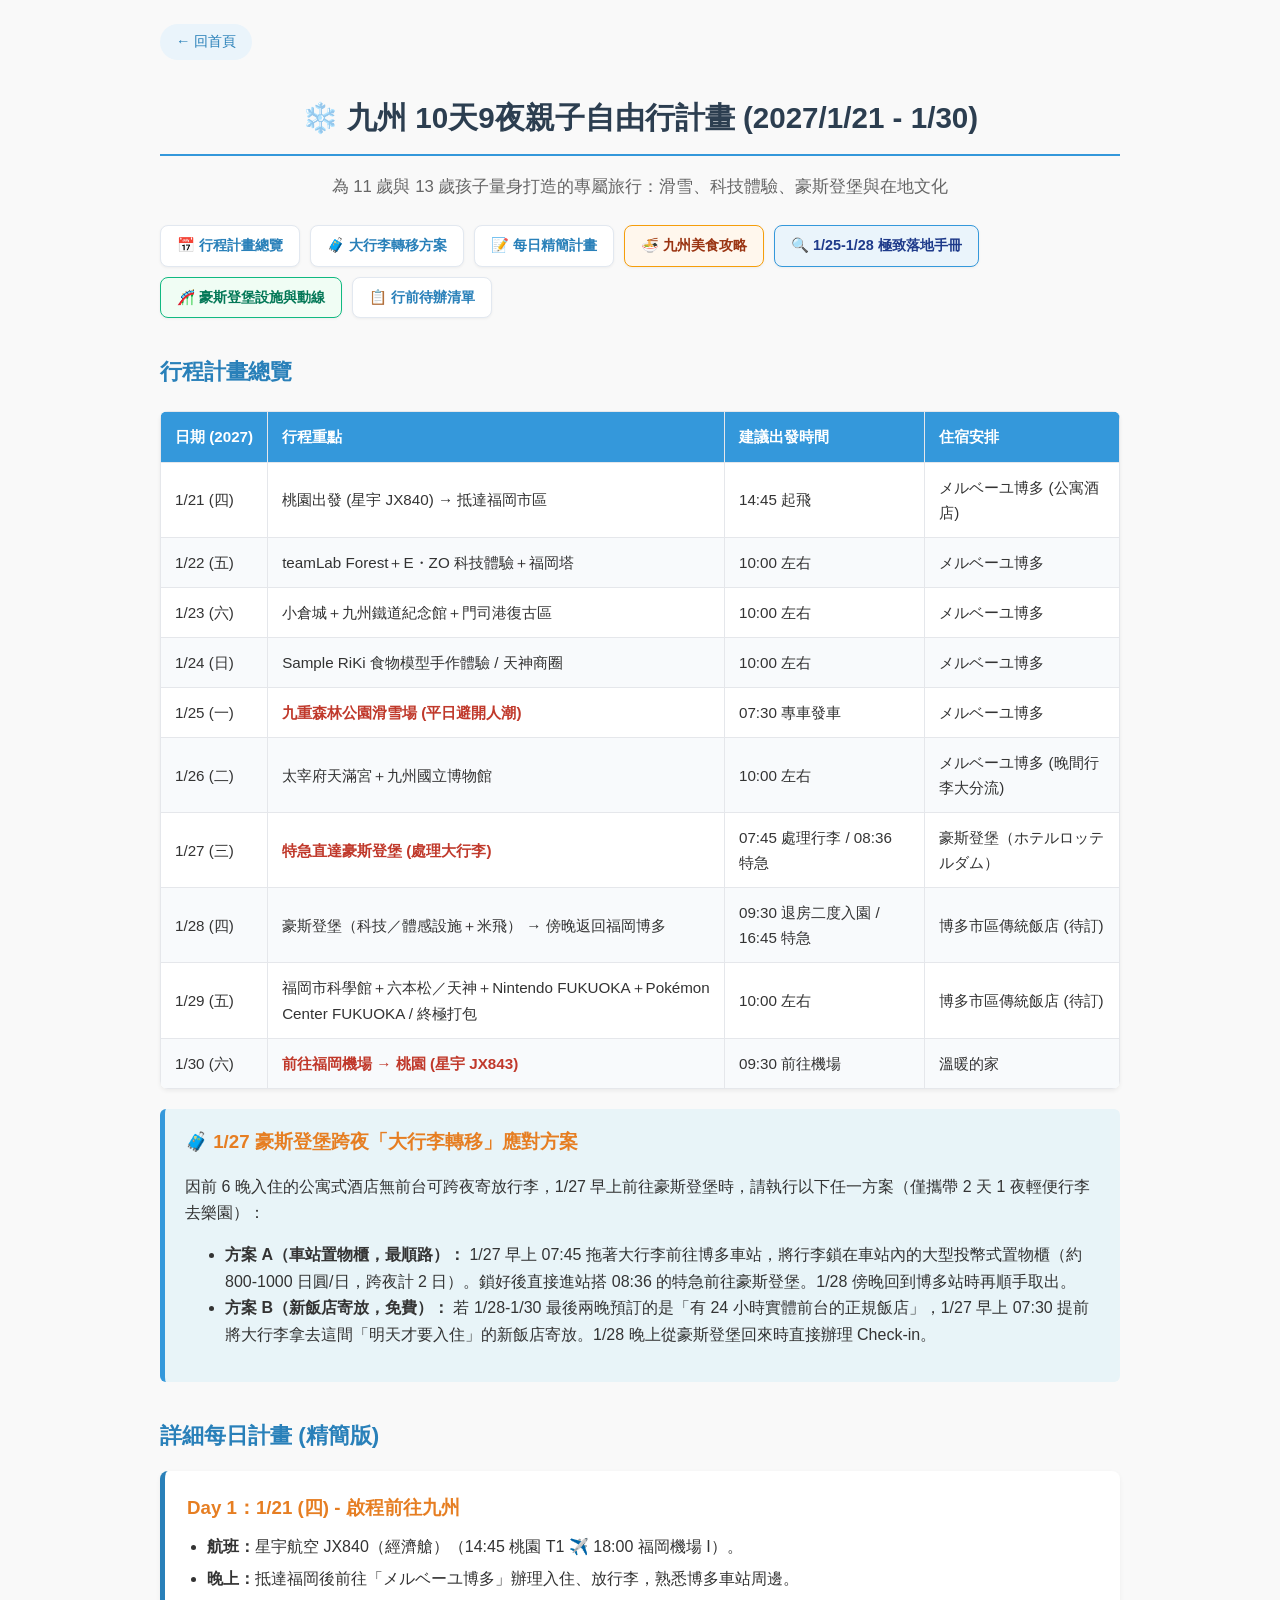
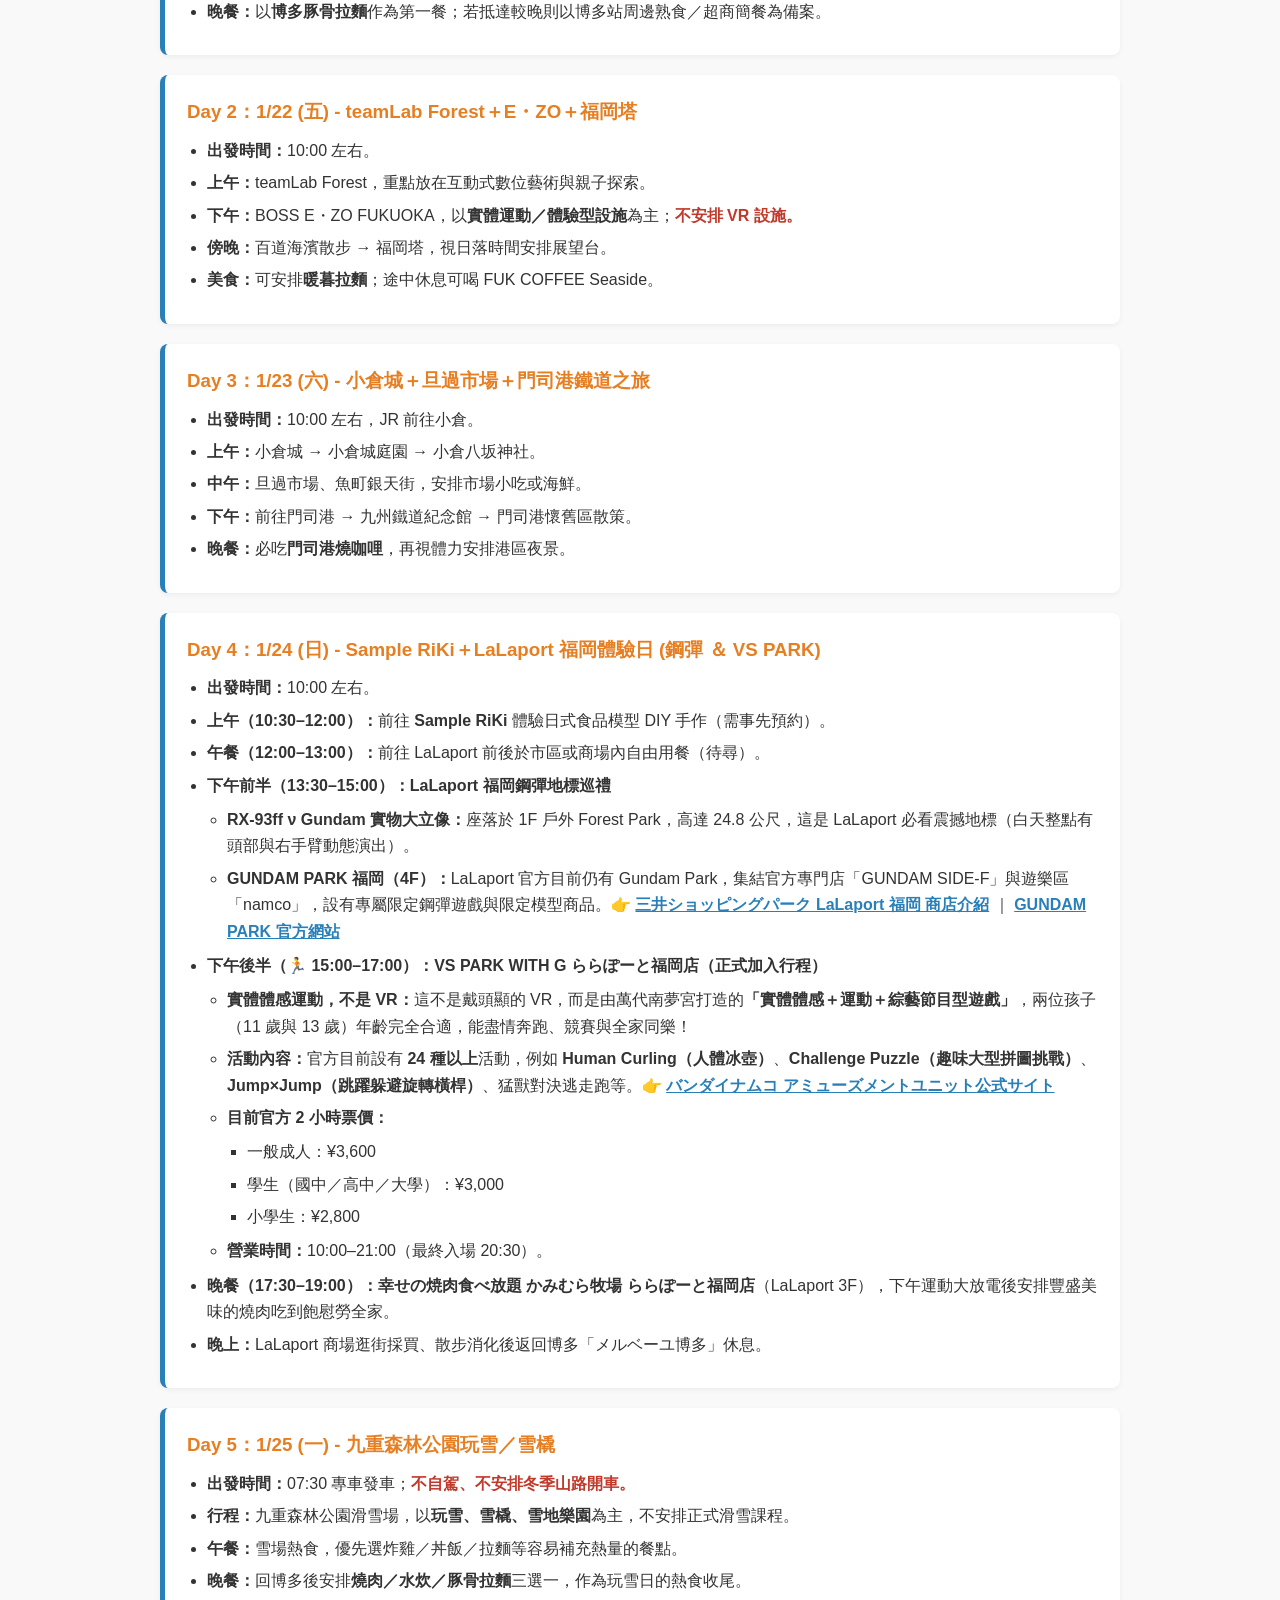
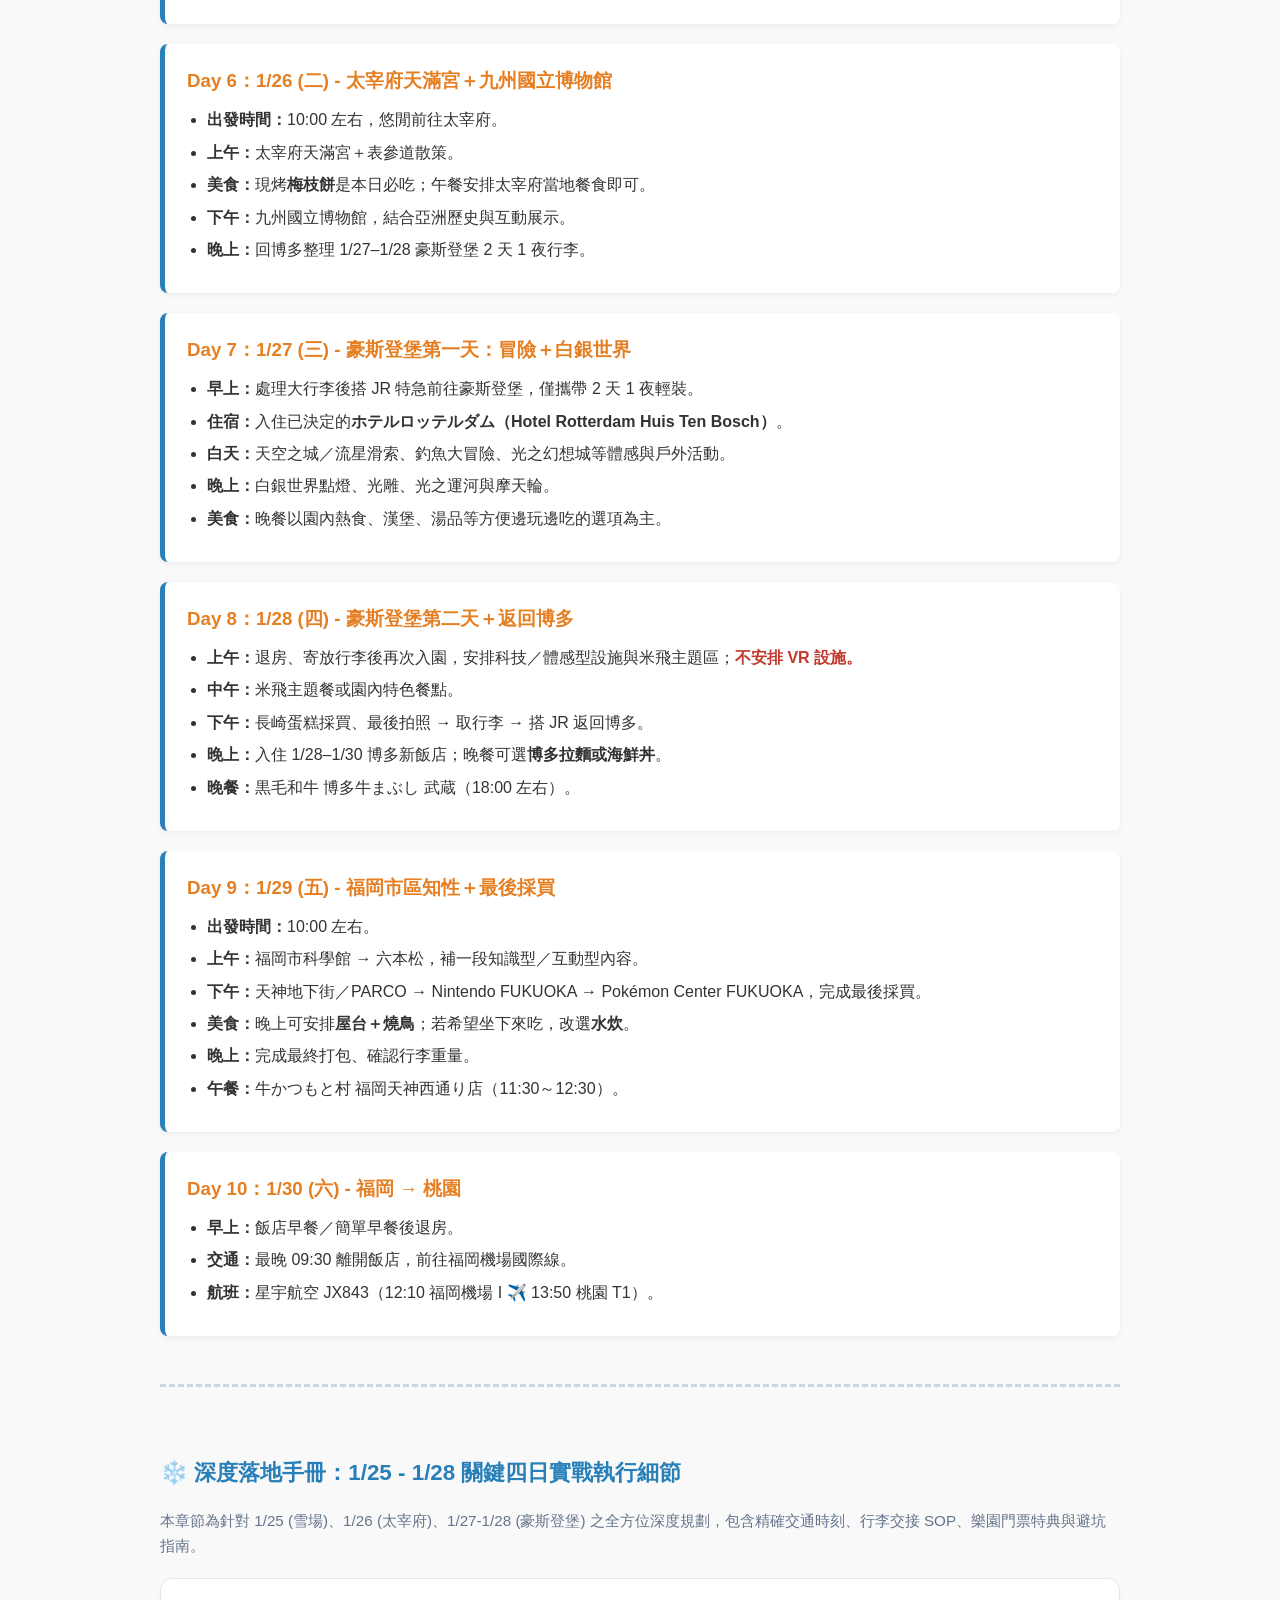
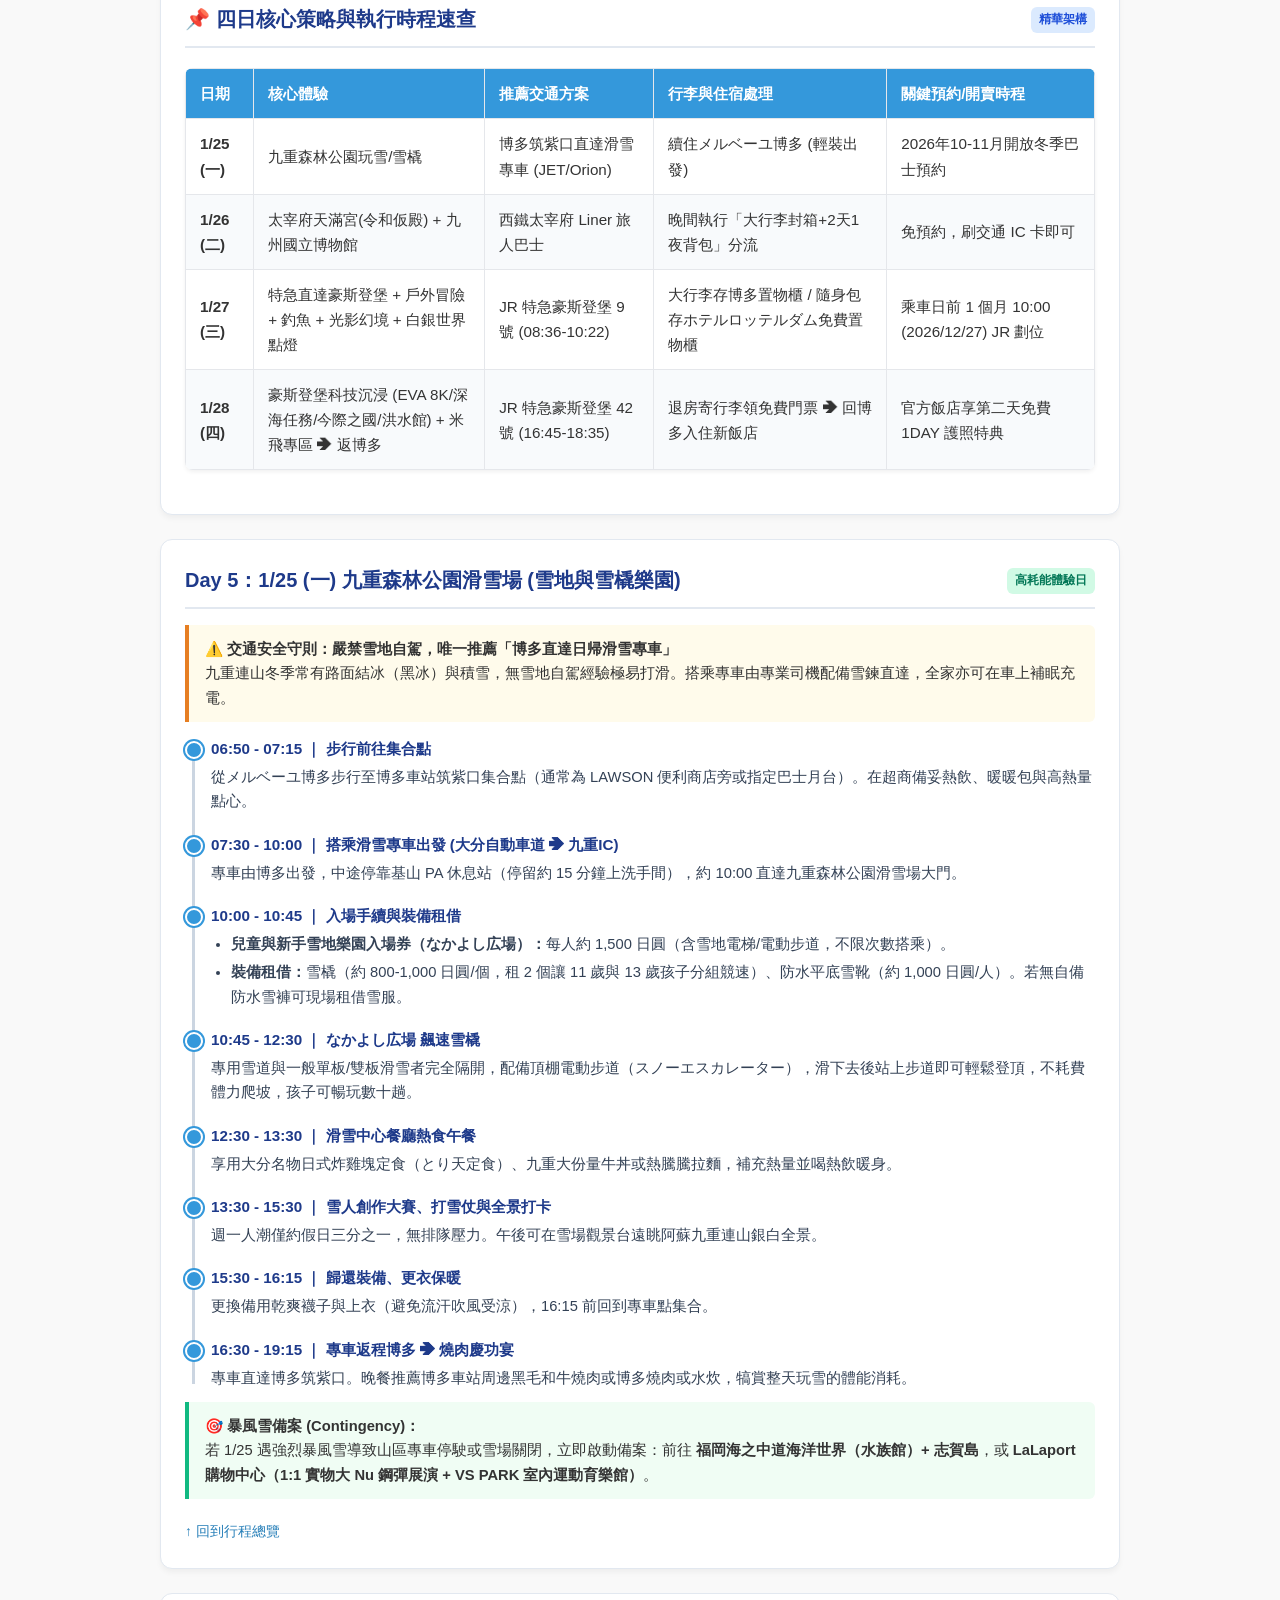
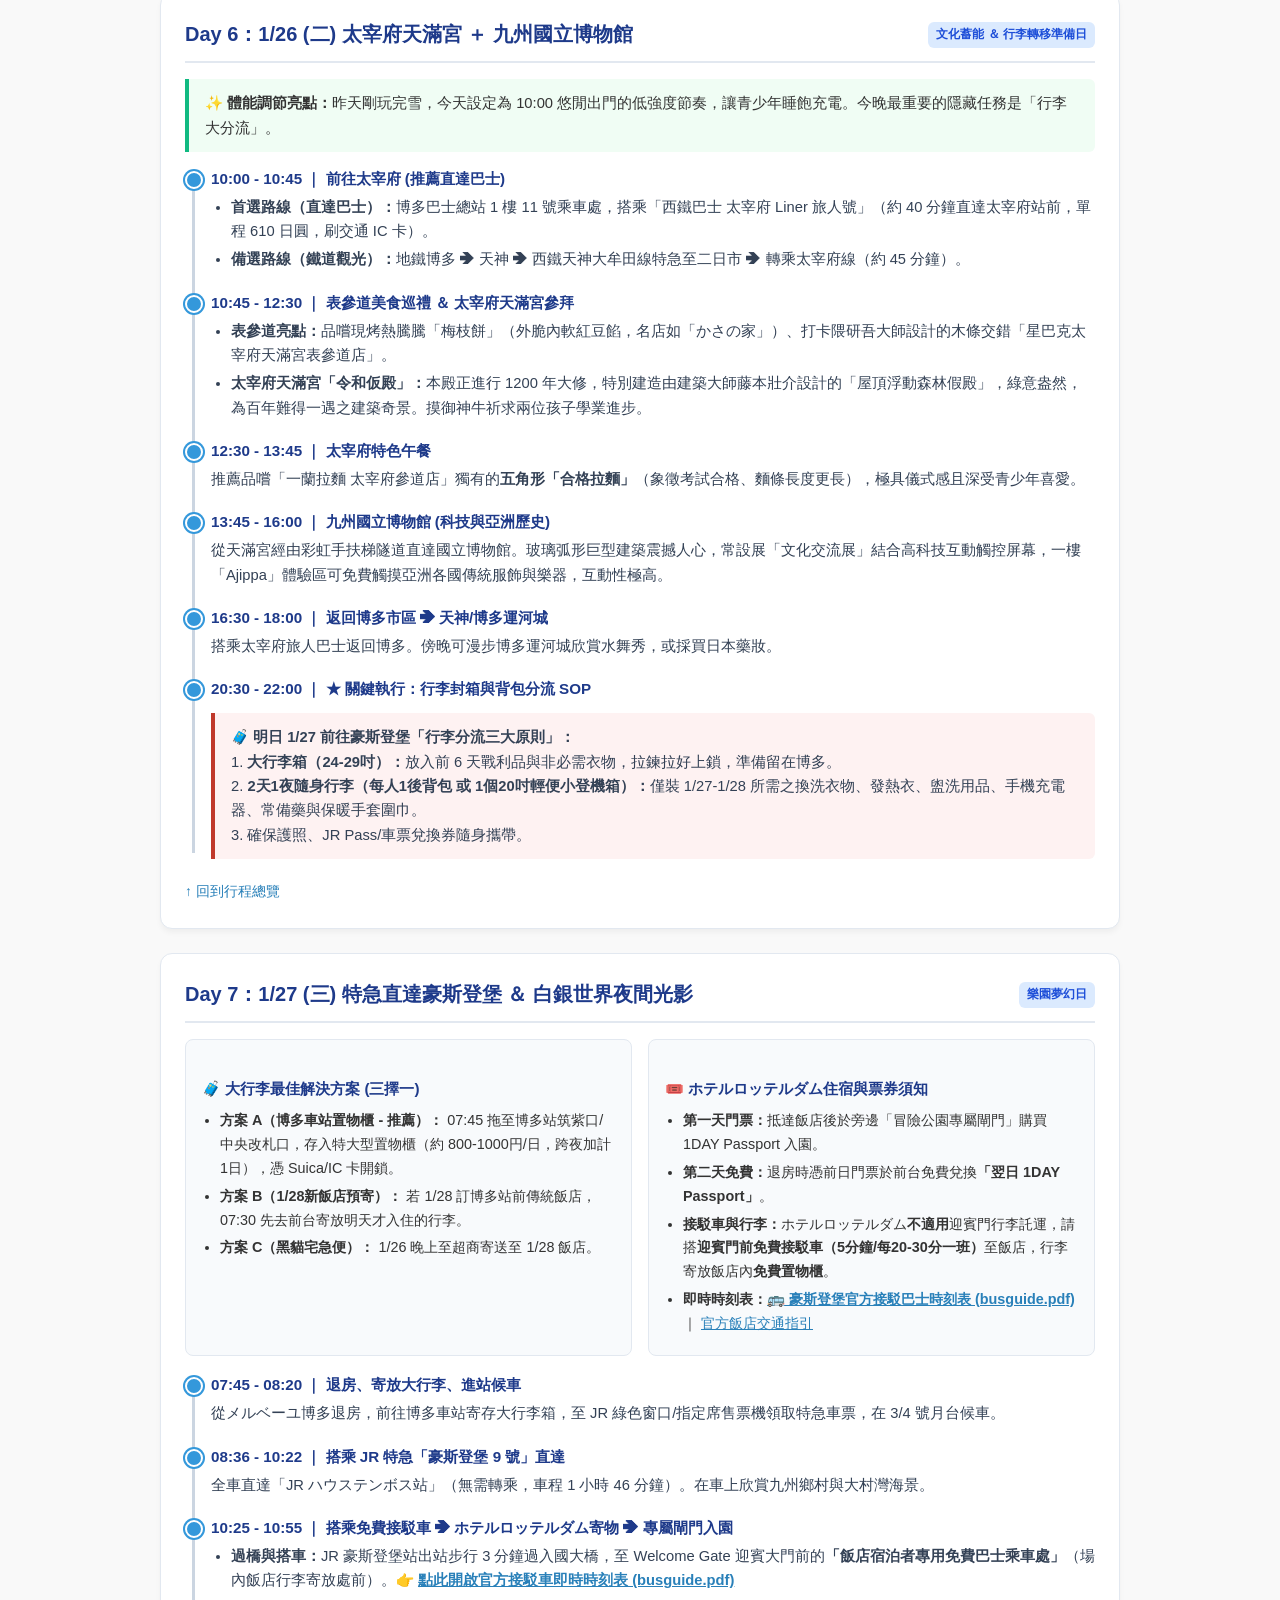
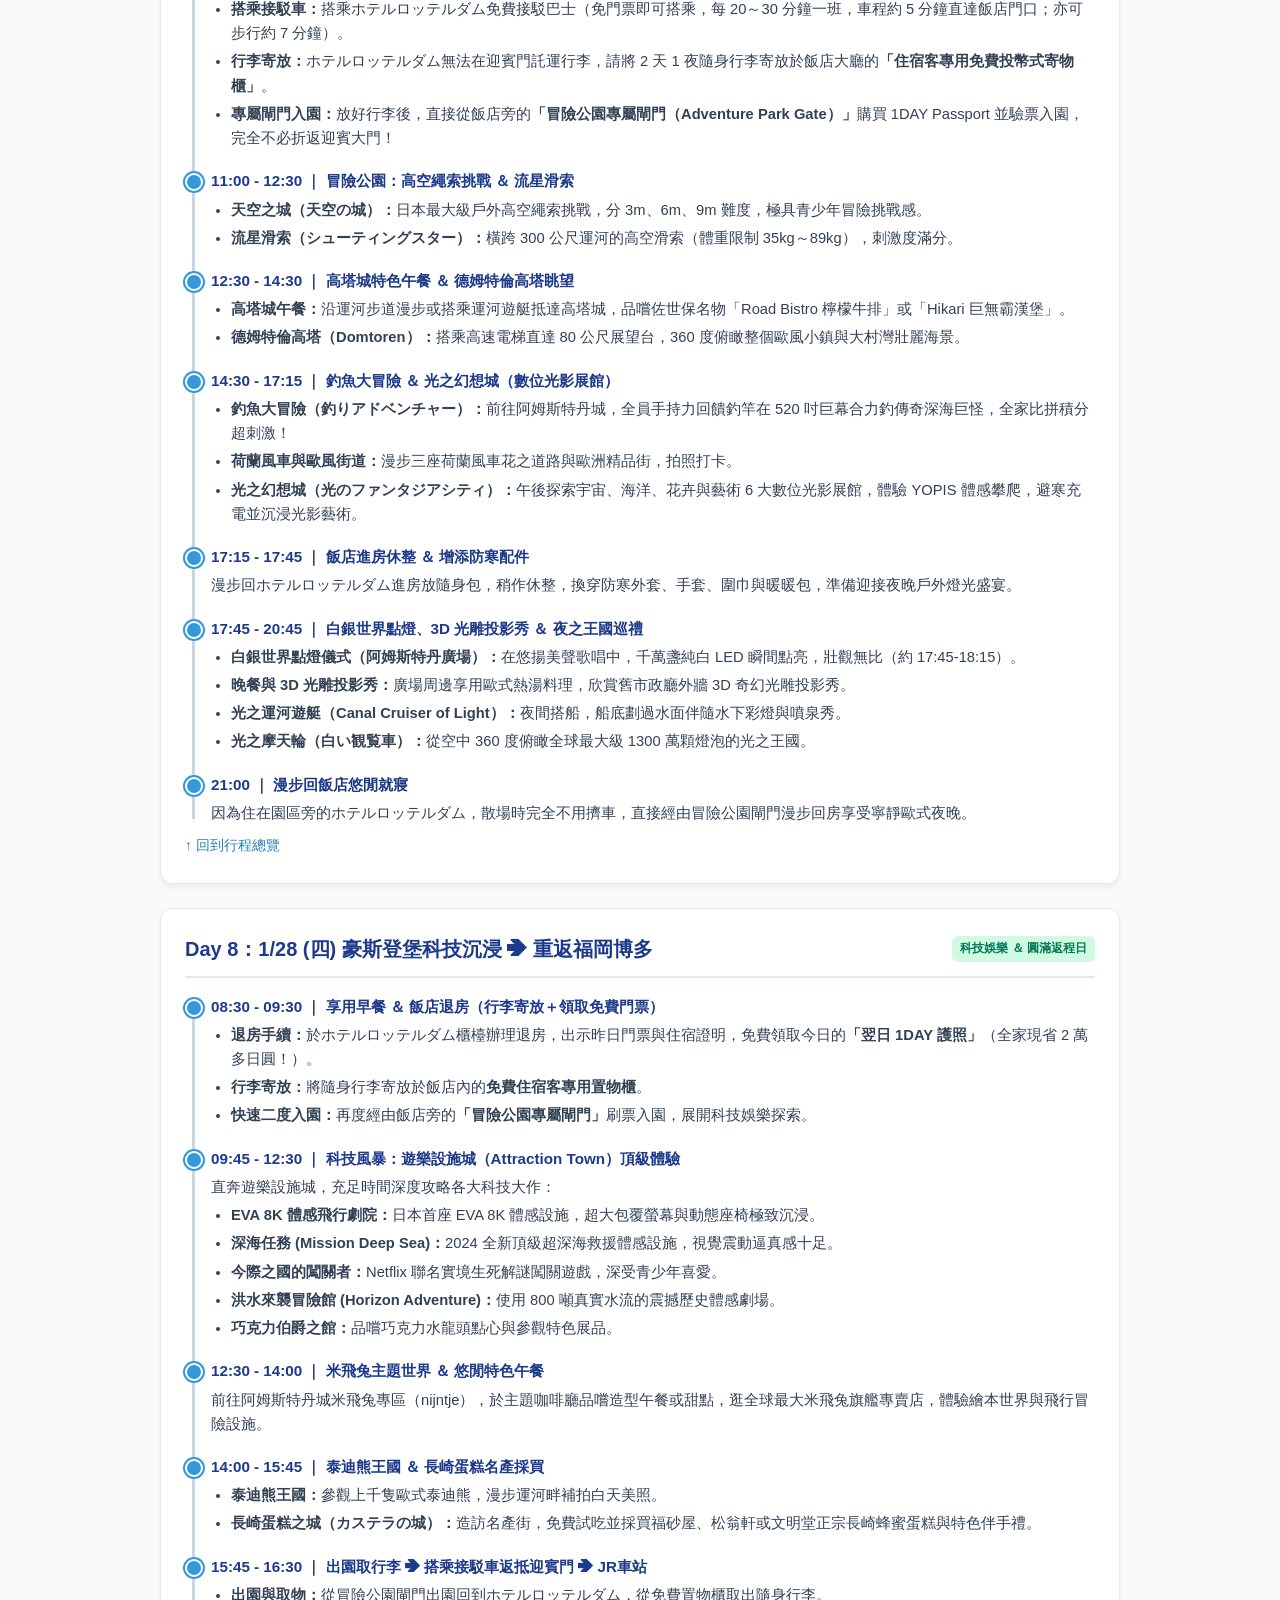
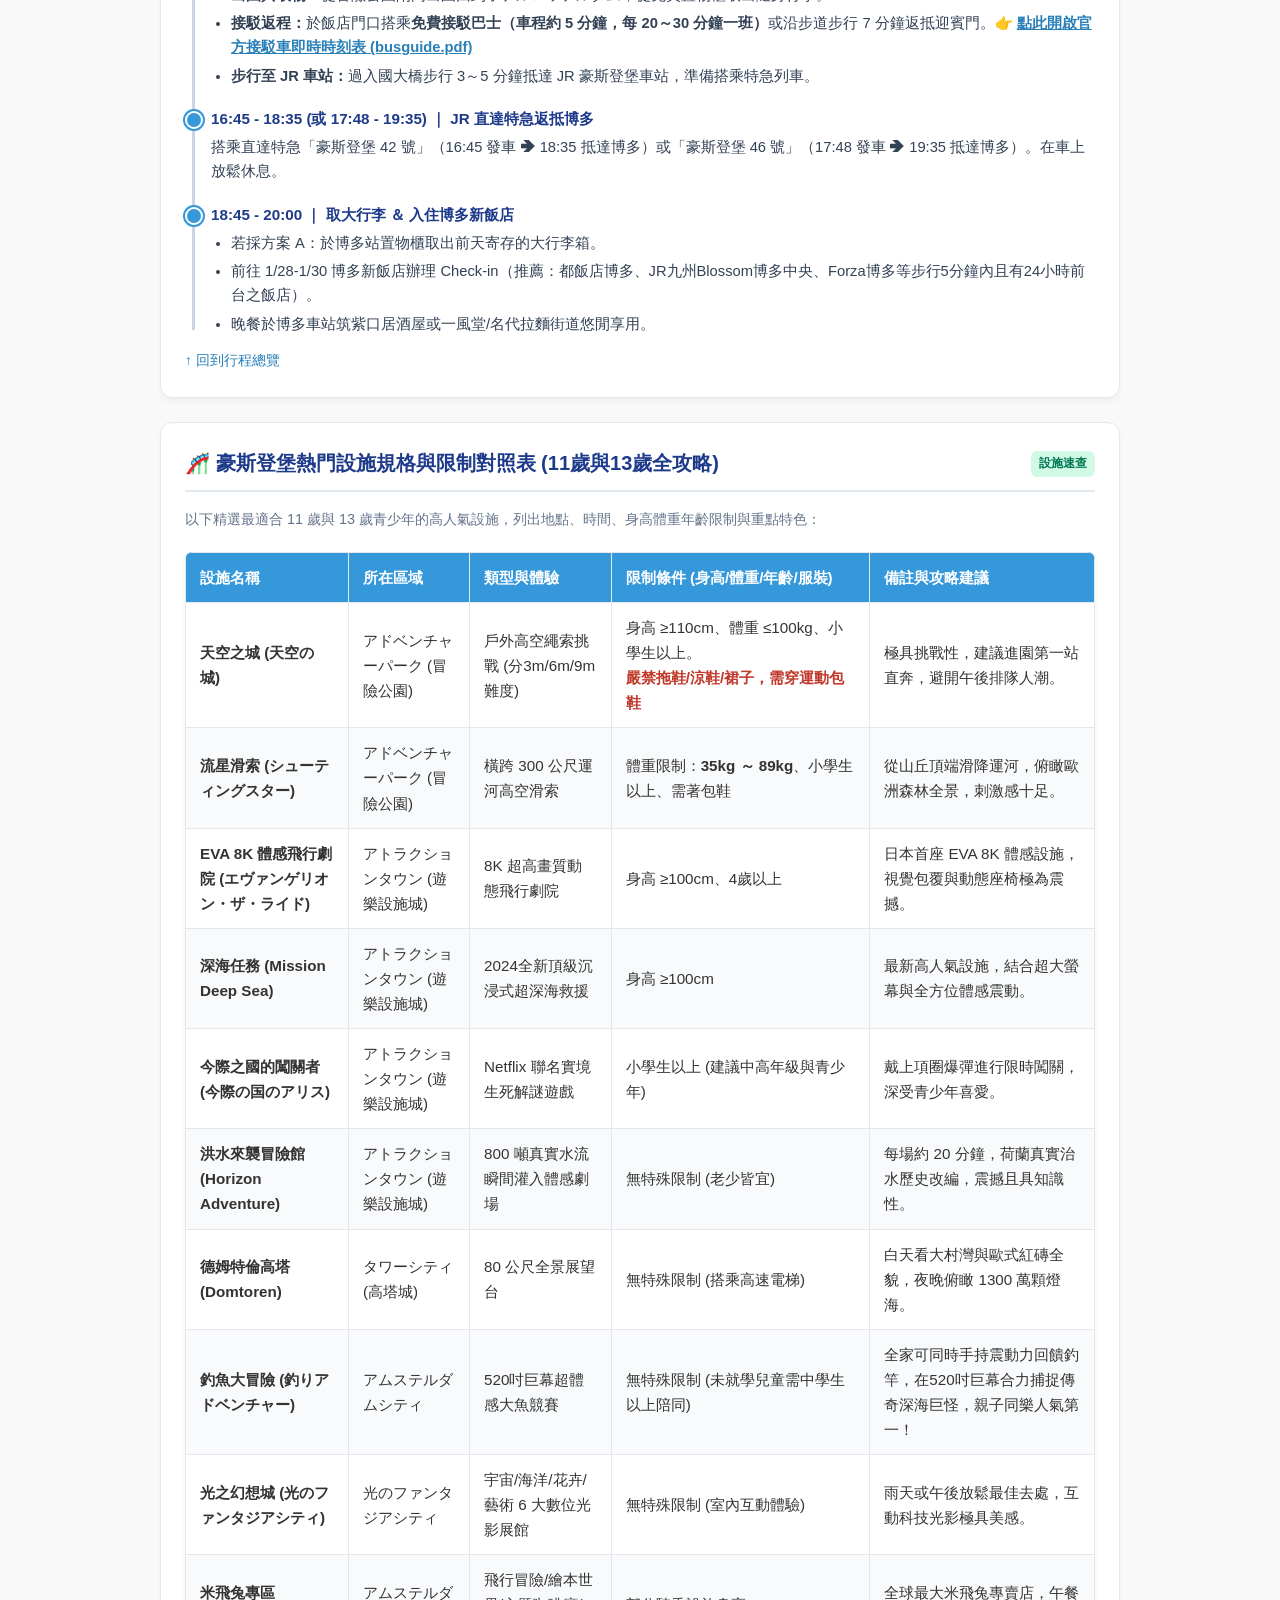
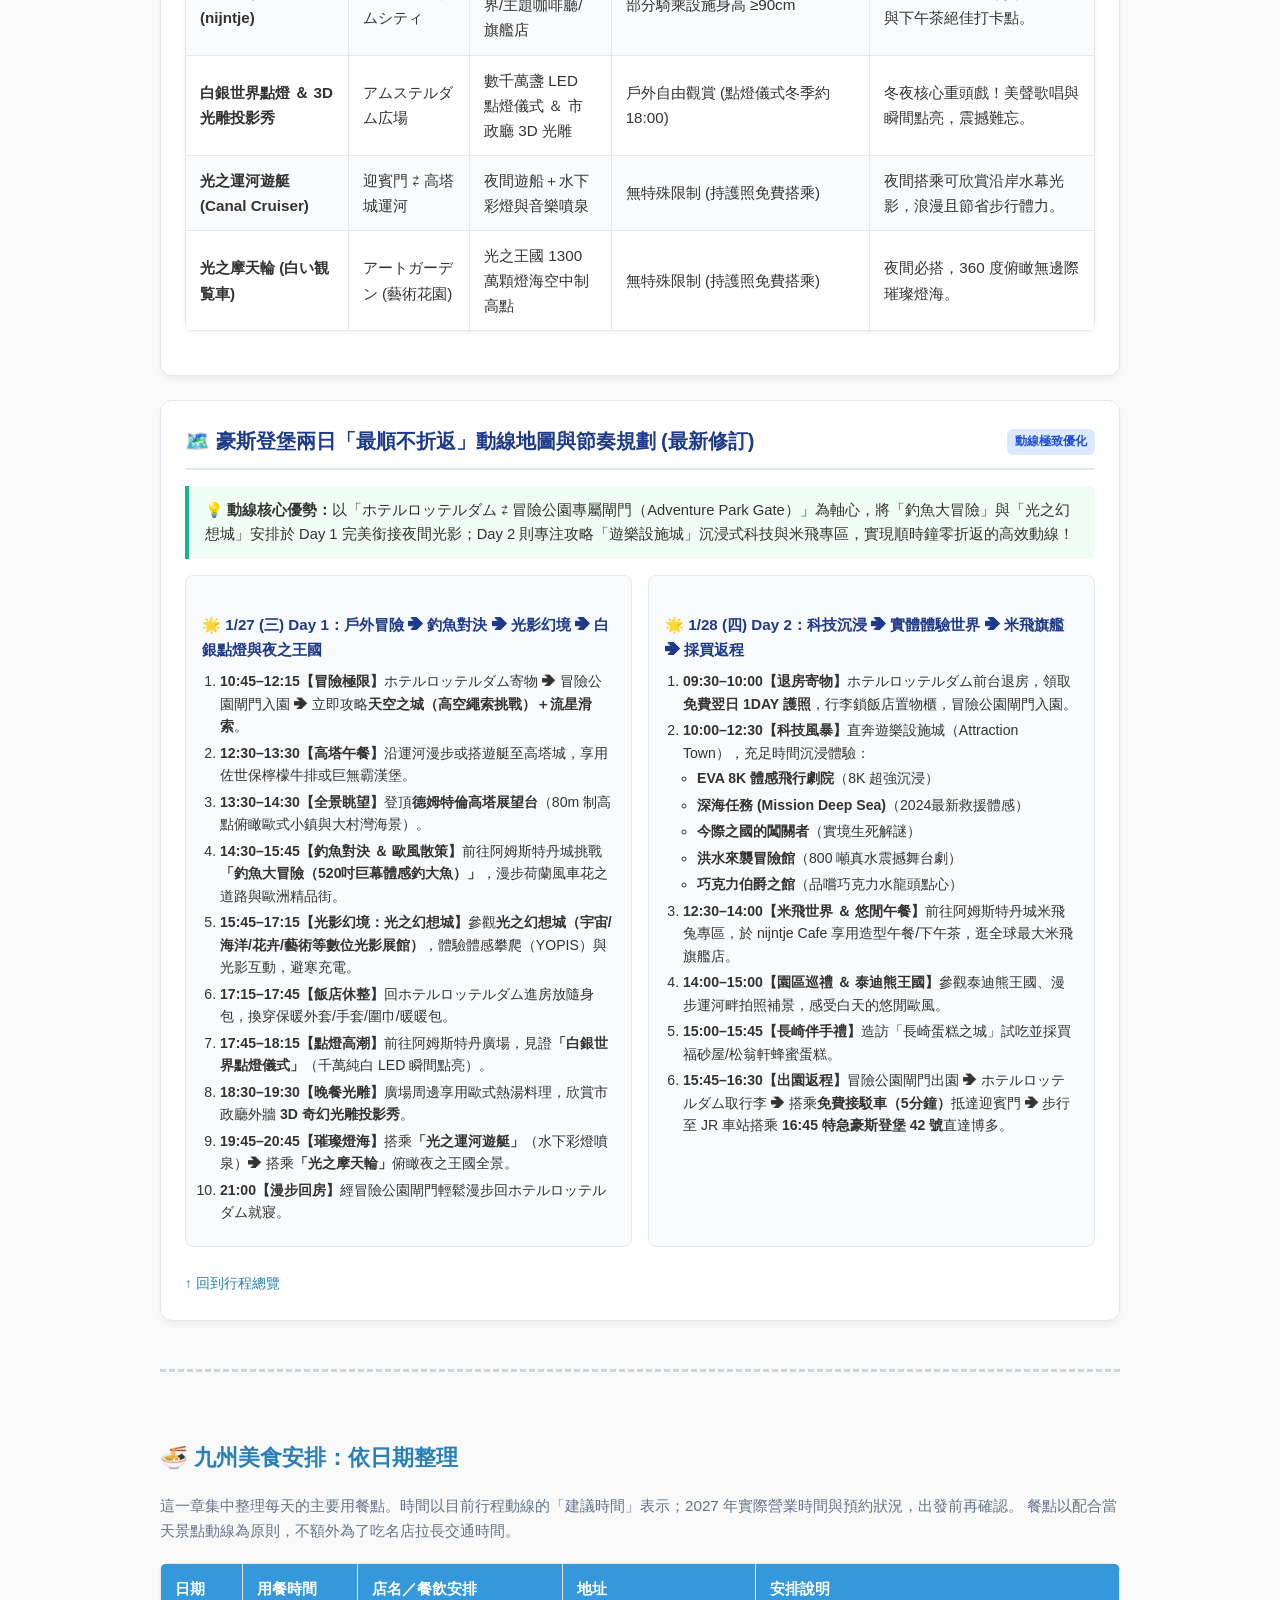
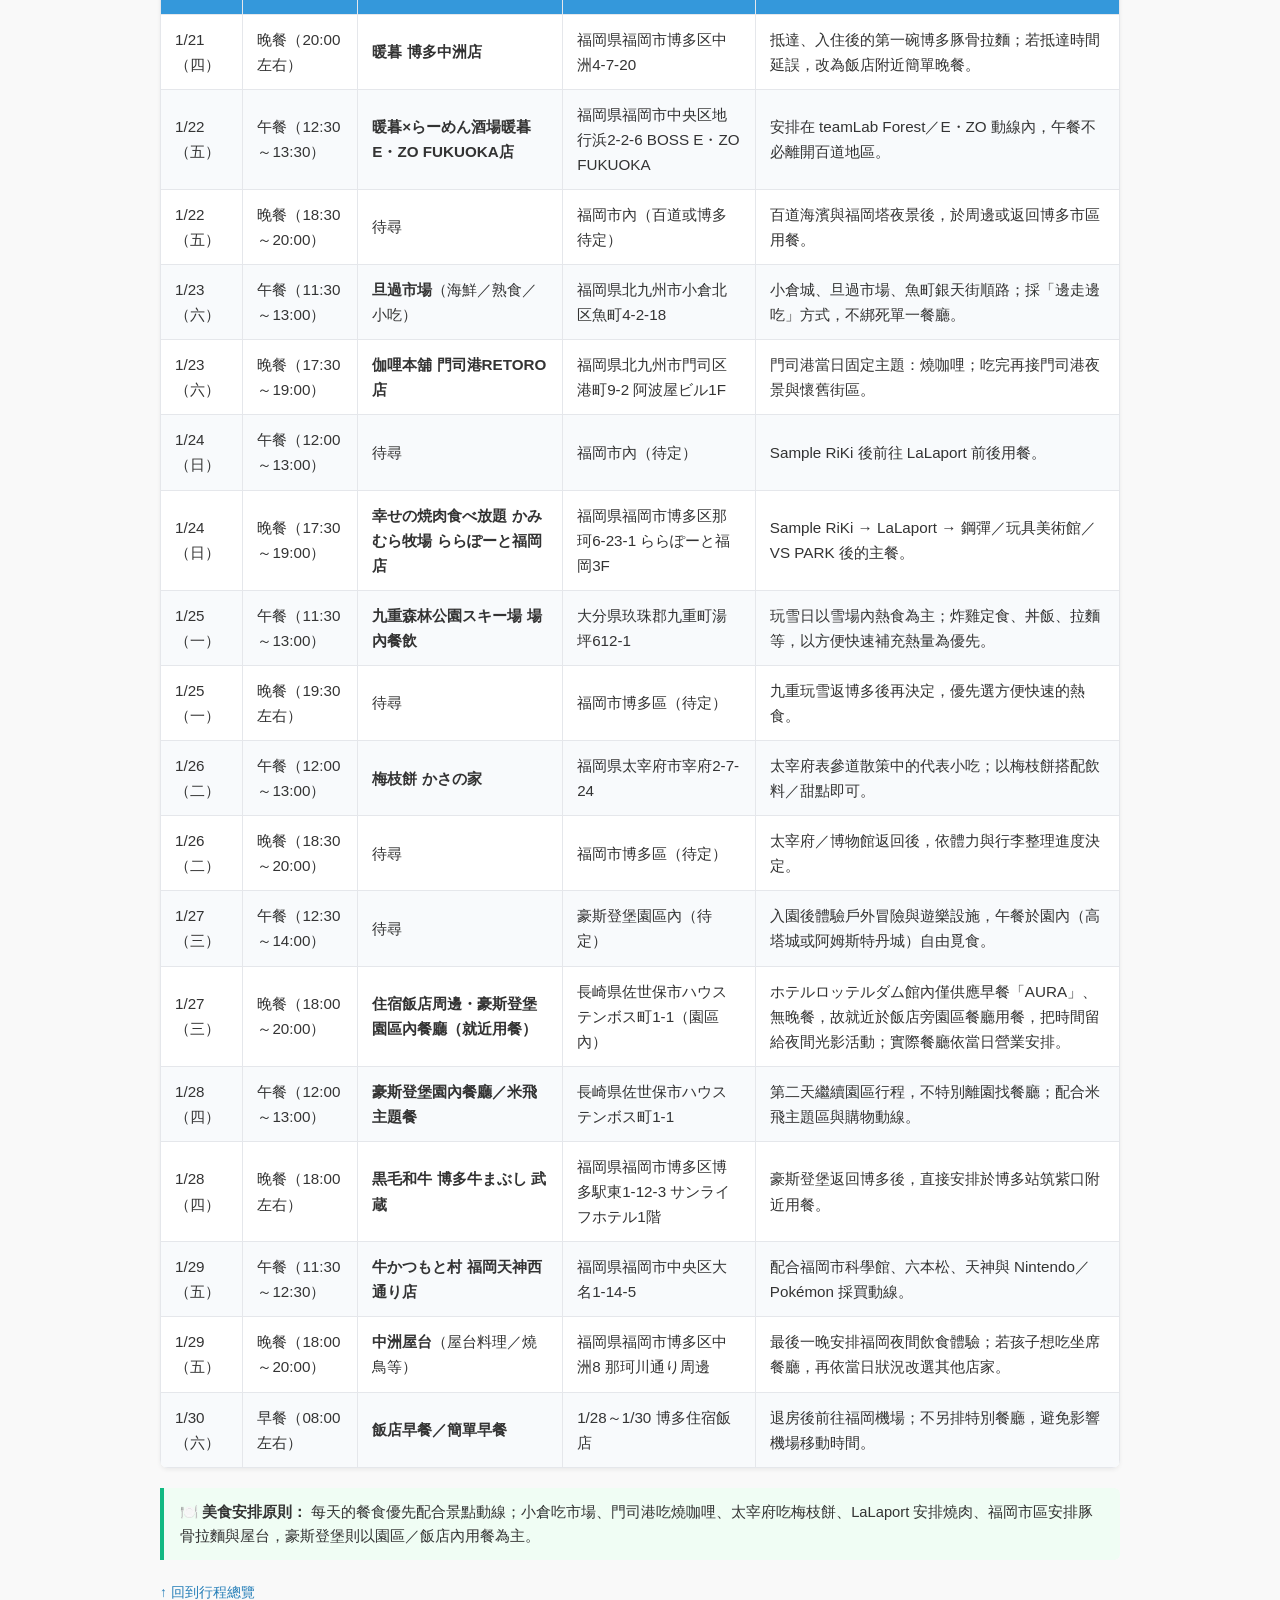
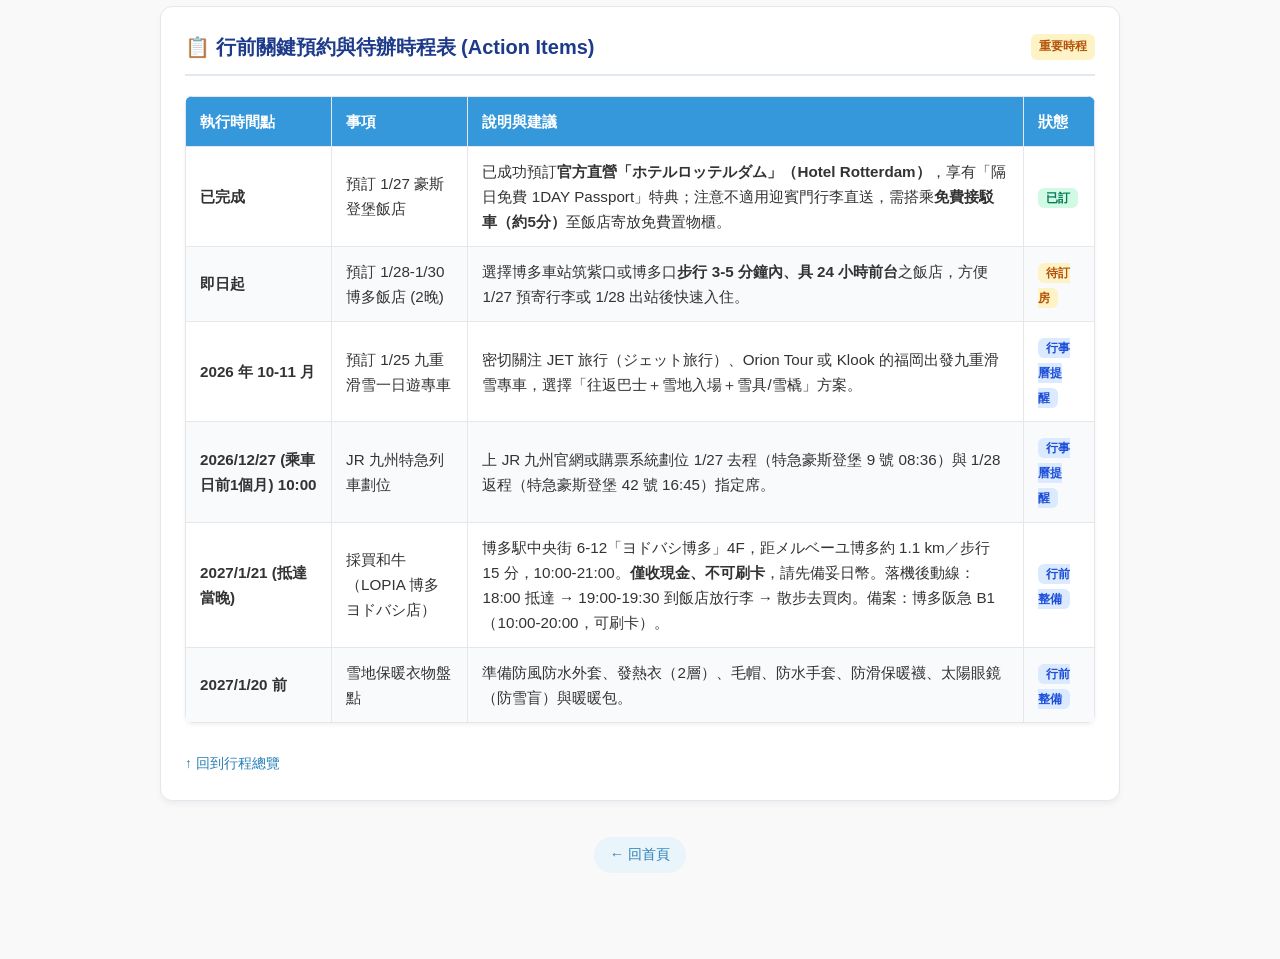
==== 2027/index.html @ 87094719 "2027 九州計畫：1/27 晚餐改為住宿飯店周邊園區餐廳（ホテルロッテルダム館內無晚餐）" ====
<!DOCTYPE html>

<html lang="zh-TW">
<head>
<meta charset="utf-8"/>
<meta content="width=device-width, initial-scale=1.0" name="viewport"/>
<title>九州 10天9夜親子自由行計畫 (2027/1/21 - 1/30)</title>
<style>
        :root {
            --primary: #2980b9;
            --primary-dark: #1e3a8a;
            --primary-light: #3498db;
            --accent: #e67e22;
            --highlight: #c0392b;
            --bg: #f9f9f9;
            --card-bg: #ffffff;
            --text-main: #333333;
            --text-muted: #64748b;
            --border: #e2e8f0;
            --success: #10b981;
        }
        body {
            font-family: 'Helvetica Neue', Arial, 'LiHei Pro', '微軟正黑體', -apple-system, sans-serif;
            line-height: 1.65;
            color: var(--text-main);
            max-width: 960px;
            margin: 0 auto;
            padding: 24px 20px 60px;
            background-color: var(--bg);
        }
        h1 {
            text-align: center;
            color: #2c3e50;
            border-bottom: 2px solid var(--primary-light);
            padding-bottom: 12px;
            margin-bottom: 8px;
            font-size: 1.85rem;
        }
        h2 {
            color: var(--primary);
            margin-top: 36px;
            margin-bottom: 16px;
            display: flex;
            align-items: center;
            gap: 8px;
            font-size: 1.4rem;
        }
        h3 {
            color: var(--accent);
            margin-top: 0;
            margin-bottom: 10px;
        }
        p { margin-bottom: 12px; }
        .subtitle {
            text-align: center;
            color: #666;
            margin-bottom: 24px;
            font-size: 1.05rem;
        }
        .home-link {
            display: inline-block;
            margin-bottom: 14px;
            font-size: .9rem;
            color: var(--primary);
            text-decoration: none;
            background: #eaf4fb;
            padding: 6px 16px;
            border-radius: 999px;
            font-weight: 500;
            transition: all 0.2s ease;
        }
        .home-link:hover {
            background: #d6eaf8;
            transform: translateY(-1px);
        }
        .nav-tabs {
            display: flex;
            gap: 10px;
            margin: 16px 0 24px;
            flex-wrap: wrap;
        }
        .nav-btn {
            background: #ffffff;
            border: 1px solid var(--border);
            padding: 8px 16px;
            border-radius: 8px;
            color: var(--primary);
            text-decoration: none;
            font-size: 0.9rem;
            font-weight: 600;
            box-shadow: 0 1px 3px rgba(0,0,0,0.05);
            transition: all 0.2s ease;
        }
        .nav-btn:hover {
            background: var(--primary);
            color: #ffffff;
        }

        /* 表格樣式 */
        table {
            width: 100%;
            border-collapse: collapse;
            margin: 20px 0;
            background-color: var(--card-bg);
            box-shadow: 0 2px 4px rgba(0,0,0,0.06);
            border-radius: 8px;
            overflow: hidden;
            font-size: 0.95rem;
        }
        th, td {
            padding: 12px 14px;
            border: 1px solid #e5e7eb;
            text-align: left;
        }
        th {
            background-color: var(--primary-light);
            color: white;
            white-space: nowrap;
            font-weight: 600;
        }
        tr:nth-child(even) {
            background-color: #f8fafc;
        }
        .highlight {
            color: var(--highlight);
            font-weight: bold;
        }

        /* 方塊與卡片 */
        .note-box {
            background-color: #fff3cd;
            border-left: 5px solid #ffc107;
            padding: 15px 18px;
            margin: 20px 0;
            border-radius: 4px;
        }
        .luggage-box {
            background-color: #e8f4f8;
            border-left: 5px solid var(--primary-light);
            padding: 18px 20px;
            margin: 20px 0;
            border-radius: 6px;
        }
        .day-card {
            background-color: var(--card-bg);
            padding: 22px;
            margin-bottom: 20px;
            border-radius: 8px;
            box-shadow: 0 2px 5px rgba(0,0,0,0.05);
            border-left: 5px solid var(--primary);
        }
        .day-card ul {
            padding-left: 20px;
            margin: 8px 0;
        }
        .day-card li {
            margin-bottom: 6px;
        }

        /* 深度落地章節專用樣式 */
        .section-deep-dive {
            margin-top: 48px;
            border-top: 3px dashed #cbd5e1;
            padding-top: 32px;
        }
        .deep-card {
            background: #ffffff;
            border-radius: 12px;
            padding: 24px;
            margin-bottom: 24px;
            border: 1px solid #e2e8f0;
            box-shadow: 0 4px 6px -1px rgba(0,0,0,0.05);
        }
        .deep-card-title {
            font-size: 1.25rem;
            font-weight: 700;
            color: var(--primary-dark);
            display: flex;
            align-items: center;
            justify-content: space-between;
            margin-bottom: 16px;
            border-bottom: 2px solid #e2e8f0;
            padding-bottom: 10px;
        }
        .tag {
            font-size: 0.75rem;
            font-weight: 700;
            padding: 3px 8px;
            border-radius: 6px;
            text-transform: uppercase;
        }
        .tag-blue { background: #dbeafe; color: #1d4ed8; }
        .tag-green { background: #d1fae5; color: #047857; }
        .tag-amber { background: #fef3c7; color: #b45309; }
        .tag-red { background: #fee2e2; color: #b91c1c; }

        .timeline {
            position: relative;
            padding-left: 26px;
            margin-top: 14px;
        }
        .timeline::before {
            content: '';
            position: absolute;
            left: 7px;
            top: 6px;
            bottom: 6px;
            width: 3px;
            background: #cbd5e1;
        }
        .timeline-item {
            position: relative;
            margin-bottom: 18px;
        }
        .timeline-item:last-child { margin-bottom: 0; }
        .timeline-dot {
            position: absolute;
            left: -26px;
            top: 5px;
            width: 14px;
            height: 14px;
            border-radius: 50%;
            background: var(--primary-light);
            border: 2px solid white;
            box-shadow: 0 0 0 2px var(--primary-light);
        }
        .timeline-time {
            font-weight: 700;
            color: var(--primary-dark);
            font-size: 0.95rem;
        }
        .timeline-content {
            font-size: 0.92rem;
            margin-top: 4px;
            color: #334155;
        }
        .timeline-content ul {
            padding-left: 20px;
            margin: 4px 0;
        }
        .timeline-content li {
            margin-bottom: 4px;
        }

        .highlight-box {
            background: #f0fdf4;
            border-left: 4px solid var(--success);
            padding: 12px 16px;
            border-radius: 0 6px 6px 0;
            margin: 12px 0;
            font-size: 0.92rem;
        }
        .warn-box {
            background: #fffbeb;
            border-left: 4px solid var(--accent);
            padding: 12px 16px;
            border-radius: 0 6px 6px 0;
            margin: 12px 0;
            font-size: 0.92rem;
        }
        .danger-box {
            background: #fef2f2;
            border-left: 4px solid var(--highlight);
            padding: 12px 16px;
            border-radius: 0 6px 6px 0;
            margin: 12px 0;
            font-size: 0.92rem;
        }
        .grid-2 {
            display: grid;
            grid-template-columns: repeat(auto-fit, minmax(280px, 1fr));
            gap: 16px;
            margin: 16px 0;
        }
        .mini-card {
            background: #f8fafc;
            border: 1px solid #e2e8f0;
            padding: 16px;
            border-radius: 8px;
            font-size: 0.9rem;
        }
        .mini-card h4 {
            color: var(--primary-dark);
            margin-bottom: 8px;
            font-size: 0.95rem;
        }
        .mini-card ul {
            padding-left: 18px;
            margin: 4px 0;
        }
        .mini-card li {
            margin-bottom: 4px;
        }
        .back-to-top {
            display: inline-block;
            margin-top: 10px;
            font-size: 0.85rem;
            color: var(--primary);
            text-decoration: none;
        }
        .back-to-top:hover {
            text-decoration: underline;
        }
    </style>
</head>
<body>
<a class="home-link" href="../">← 回首頁</a>
<h1>❄️ 九州 10天9夜親子自由行計畫 (2027/1/21 - 1/30)</h1>
<p class="subtitle">為 11 歲與 13 歲孩子量身打造的專屬旅行：滑雪、科技體驗、豪斯登堡與在地文化</p>
<!-- 快速導覽列 -->
<div class="nav-tabs">
<a class="nav-btn" href="#overview">📅 行程計畫總覽</a>
<a class="nav-btn" href="#luggage">🧳 大行李轉移方案</a>
<a class="nav-btn" href="#daily">📝 每日精簡計畫</a>
<a class="nav-btn" href="#food-guide" style="background:#fff7ed; border-color:#f59e0b; color:#9a3412;">🍜 九州美食攻略</a>
<a class="nav-btn" href="#deep-dive" style="background:#eaf4fb; border-color:#3498db; color:#1e3a8a;">🔍 1/25-1/28 極致落地手冊</a>
<a class="nav-btn" href="#htb-attractions-guide" style="background:#f0fdf4; border-color:#10b981; color:#047857;">🎢 豪斯登堡設施與動線</a>
<a class="nav-btn" href="#action-items">📋 行前待辦清單</a>
</div>
<h2 id="overview">行程計畫總覽</h2>
<table>
<thead>
<tr>
<th>日期 (2027)</th>
<th>行程重點</th>
<th>建議出發時間</th>
<th>住宿安排</th>
</tr>
</thead>
<tbody>
<tr>
<td>1/21 (四)</td>
<td>桃園出發 (星宇 JX840) → 抵達福岡市區</td>
<td>14:45 起飛</td>
<td>メルベーユ博多 (公寓酒店)</td>
</tr>
<tr>
<td>1/22 (五)</td>
<td>teamLab Forest＋E・ZO 科技體驗＋福岡塔</td>
<td>10:00 左右</td>
<td>メルベーユ博多</td>
</tr>
<tr>
<td>1/23 (六)</td>
<td>小倉城＋九州鐵道紀念館＋門司港復古區</td>
<td>10:00 左右</td>
<td>メルベーユ博多</td>
</tr>
<tr>
<td>1/24 (日)</td>
<td>Sample RiKi 食物模型手作體驗 / 天神商圈</td>
<td>10:00 左右</td>
<td>メルベーユ博多</td>
</tr>
<tr>
<td>1/25 (一)</td>
<td><span class="highlight">九重森林公園滑雪場 (平日避開人潮)</span></td>
<td>07:30 專車發車</td>
<td>メルベーユ博多</td>
</tr>
<tr>
<td>1/26 (二)</td>
<td>太宰府天滿宮＋九州國立博物館</td>
<td>10:00 左右</td>
<td>メルベーユ博多 (晚間行李大分流)</td>
</tr>
<tr>
<td>1/27 (三)</td>
<td><span class="highlight">特急直達豪斯登堡 (處理大行李)</span></td>
<td>07:45 處理行李 / 08:36 特急</td>
<td>豪斯登堡（ホテルロッテルダム）</td>
</tr>
<tr>
<td>1/28 (四)</td>
<td>豪斯登堡（科技／體感設施＋米飛） → 傍晚返回福岡博多</td>
<td>09:30 退房二度入園 / 16:45 特急</td>
<td>博多市區傳統飯店 (待訂)</td>
</tr>
<tr>
<td>1/29 (五)</td>
<td>福岡市科學館＋六本松／天神＋Nintendo FUKUOKA＋Pokémon Center FUKUOKA / 終極打包</td>
<td>10:00 左右</td>
<td>博多市區傳統飯店 (待訂)</td>
</tr>
<tr>
<td>1/30 (六)</td>
<td><span class="highlight">前往福岡機場 → 桃園 (星宇 JX843)</span></td>
<td>09:30 前往機場</td>
<td>溫暖的家</td>
</tr>
</tbody>
</table>
<div class="luggage-box" id="luggage">
<h3>🧳 1/27 豪斯登堡跨夜「大行李轉移」應對方案</h3>
<p>因前 6 晚入住的公寓式酒店無前台可跨夜寄放行李，1/27 早上前往豪斯登堡時，請執行以下任一方案（僅攜帶 2 天 1 夜輕便行李去樂園）：</p>
<ul>
<li><strong>方案 A（車站置物櫃，最順路）：</strong> 1/27 早上 07:45 拖著大行李前往博多車站，將行李鎖在車站內的大型投幣式置物櫃（約 800-1000 日圓/日，跨夜計 2 日）。鎖好後直接進站搭 08:36 的特急前往豪斯登堡。1/28 傍晚回到博多站時再順手取出。</li>
<li><strong>方案 B（新飯店寄放，免費）：</strong> 若 1/28-1/30 最後兩晚預訂的是「有 24 小時實體前台的正規飯店」，1/27 早上 07:30 提前將大行李拿去這間「明天才要入住」的新飯店寄放。1/28 晚上從豪斯登堡回來時直接辦理 Check-in。</li>
</ul>
</div>
<h2 id="daily">詳細每日計畫 (精簡版)</h2>
<div class="day-card">
<h3>Day 1：1/21 (四) - 啟程前往九州</h3>
<ul>
<li><strong>航班：</strong>星宇航空 JX840（經濟艙）（14:45 桃園 T1 ✈️ 18:00 福岡機場 I）。</li>
<li><strong>晚上：</strong>抵達福岡後前往「メルベーユ博多」辦理入住、放行李，熟悉博多車站周邊。</li>
<li><strong>晚餐：</strong>以<strong>博多豚骨拉麵</strong>作為第一餐；若抵達較晚則以博多站周邊熟食／超商簡餐為備案。</li>
</ul>
</div>
<div class="day-card">
<h3>Day 2：1/22 (五) - teamLab Forest＋E・ZO＋福岡塔</h3>
<ul>
<li><strong>出發時間：</strong>10:00 左右。</li>
<li><strong>上午：</strong>teamLab Forest，重點放在互動式數位藝術與親子探索。</li>
<li><strong>下午：</strong>BOSS E・ZO FUKUOKA，以<strong>實體運動／體驗型設施</strong>為主；<span class="highlight">不安排 VR 設施。</span></li>
<li><strong>傍晚：</strong>百道海濱散步 → 福岡塔，視日落時間安排展望台。</li>
<li><strong>美食：</strong>可安排<strong>暖暮拉麵</strong>；途中休息可喝 FUK COFFEE Seaside。</li>
</ul>
</div>
<div class="day-card">
<h3>Day 3：1/23 (六) - 小倉城＋旦過市場＋門司港鐵道之旅</h3>
<ul>
<li><strong>出發時間：</strong>10:00 左右，JR 前往小倉。</li>
<li><strong>上午：</strong>小倉城 → 小倉城庭園 → 小倉八坂神社。</li>
<li><strong>中午：</strong>旦過市場、魚町銀天街，安排市場小吃或海鮮。</li>
<li><strong>下午：</strong>前往門司港 → 九州鐵道紀念館 → 門司港懷舊區散策。</li>
<li><strong>晚餐：</strong>必吃<strong>門司港燒咖哩</strong>，再視體力安排港區夜景。</li>
</ul>
</div>
<div class="day-card">
<h3>Day 4：1/24 (日) - Sample RiKi＋LaLaport 福岡體驗日 (鋼彈 ＆ VS PARK)</h3>
<ul>
<li><strong>出發時間：</strong>10:00 左右。</li>
<li><strong>上午（10:30–12:00）：</strong>前往 <strong>Sample RiKi</strong> 體驗日式食品模型 DIY 手作（需事先預約）。</li>
<li><strong>午餐（12:00–13:00）：</strong>前往 LaLaport 前後於市區或商場內自由用餐（待尋）。</li>
<li><strong>下午前半（13:30–15:00）：LaLaport 福岡鋼彈地標巡禮</strong>
<ul>
<li><strong>RX-93ff ν Gundam 實物大立像：</strong>座落於 1F 戶外 Forest Park，高達 24.8 公尺，這是 LaLaport 必看震撼地標（白天整點有頭部與右手臂動態演出）。</li>
<li><strong>GUNDAM PARK 福岡（4F）：</strong>LaLaport 官方目前仍有 Gundam Park，集結官方專門店「GUNDAM SIDE-F」與遊樂區「namco」，設有專屬限定鋼彈遊戲與限定模型商品。👉 <a href="https://mitsui-shopping-park.com/lalaport/fukuoka/shopguide/2098782.html" target="_blank" rel="noopener noreferrer" style="color:#2980b9; font-weight:bold;">三井ショッピングパーク LaLaport 福岡 商店介紹</a> ｜ <a href="https://www.gundampark.net/" target="_blank" rel="noopener noreferrer" style="color:#2980b9; font-weight:bold;">GUNDAM PARK 官方網站</a></li>
</ul>
</li>
<li><strong>下午後半（🏃 15:00–17:00）：VS PARK WITH G ららぽーと福岡店（正式加入行程）</strong>
<ul>
<li><strong>實體體感運動，不是 VR：</strong>這不是戴頭顯的 VR，而是由萬代南夢宮打造的<strong>「實體體感＋運動＋綜藝節目型遊戲」</strong>，兩位孩子（11 歲與 13 歲）年齡完全合適，能盡情奔跑、競賽與全家同樂！</li>
<li><strong>活動內容：</strong>官方目前設有 <strong>24 種以上</strong>活動，例如 <strong>Human Curling（人體冰壺）</strong>、<strong>Challenge Puzzle（趣味大型拼圖挑戰）</strong>、<strong>Jump×Jump（跳躍躲避旋轉橫桿）</strong>、猛獸對決逃走跑等。👉 <a href="https://bandainamco-am.co.jp/game_center/loc/vspark-fukuoka/" target="_blank" rel="noopener noreferrer" style="color:#2980b9; font-weight:bold; text-decoration:underline;">バンダイナムコ アミューズメントユニット公式サイト</a></li>
<li><strong>目前官方 2 小時票價：</strong>
<ul>
<li>一般成人：¥3,600</li>
<li>學生（國中／高中／大學）：¥3,000</li>
<li>小學生：¥2,800</li>
</ul>
</li>
<li><strong>營業時間：</strong>10:00–21:00（最終入場 20:30）。</li>
</ul>
</li>
<li><strong>晚餐（17:30–19:00）：</strong><strong>幸せの焼肉食べ放題 かみむら牧場 ららぽーと福岡店</strong>（LaLaport 3F），下午運動大放電後安排豐盛美味的燒肉吃到飽慰勞全家。</li>
<li><strong>晚上：</strong>LaLaport 商場逛街採買、散步消化後返回博多「メルベーユ博多」休息。</li>
</ul>
</div>
<div class="day-card">
<h3>Day 5：1/25 (一) - 九重森林公園玩雪／雪橇</h3>
<ul>
<li><strong>出發時間：</strong>07:30 專車發車；<span class="highlight">不自駕、不安排冬季山路開車。</span></li>
<li><strong>行程：</strong>九重森林公園滑雪場，以<strong>玩雪、雪橇、雪地樂園</strong>為主，不安排正式滑雪課程。</li>
<li><strong>午餐：</strong>雪場熱食，優先選炸雞／丼飯／拉麵等容易補充熱量的餐點。</li>
<li><strong>晚餐：</strong>回博多後安排<strong>燒肉／水炊／豚骨拉麵</strong>三選一，作為玩雪日的熱食收尾。</li>
</ul>
</div>
<div class="day-card">
<h3>Day 6：1/26 (二) - 太宰府天滿宮＋九州國立博物館</h3>
<ul>
<li><strong>出發時間：</strong>10:00 左右，悠閒前往太宰府。</li>
<li><strong>上午：</strong>太宰府天滿宮＋表參道散策。</li>
<li><strong>美食：</strong>現烤<strong>梅枝餅</strong>是本日必吃；午餐安排太宰府當地餐食即可。</li>
<li><strong>下午：</strong>九州國立博物館，結合亞洲歷史與互動展示。</li>
<li><strong>晚上：</strong>回博多整理 1/27–1/28 豪斯登堡 2 天 1 夜行李。</li>
</ul>
</div>
<div class="day-card">
<h3>Day 7：1/27 (三) - 豪斯登堡第一天：冒險＋白銀世界</h3>
<ul>
<li><strong>早上：</strong>處理大行李後搭 JR 特急前往豪斯登堡，僅攜帶 2 天 1 夜輕裝。</li>
<li><strong>住宿：</strong>入住已決定的<strong>ホテルロッテルダム（Hotel Rotterdam Huis Ten Bosch）</strong>。</li>
<li><strong>白天：</strong>天空之城／流星滑索、釣魚大冒險、光之幻想城等體感與戶外活動。</li>
<li><strong>晚上：</strong>白銀世界點燈、光雕、光之運河與摩天輪。</li>
<li><strong>美食：</strong>晚餐以園內熱食、漢堡、湯品等方便邊玩邊吃的選項為主。</li>
</ul>
</div>
<div class="day-card">
<h3>Day 8：1/28 (四) - 豪斯登堡第二天＋返回博多</h3>
<ul>
<li><strong>上午：</strong>退房、寄放行李後再次入園，安排科技／體感型設施與米飛主題區；<span class="highlight">不安排 VR 設施。</span></li>
<li><strong>中午：</strong>米飛主題餐或園內特色餐點。</li>
<li><strong>下午：</strong>長崎蛋糕採買、最後拍照 → 取行李 → 搭 JR 返回博多。</li>
<li><strong>晚上：</strong>入住 1/28–1/30 博多新飯店；晚餐可選<strong>博多拉麵或海鮮丼</strong>。</li>
<li><strong>晚餐：</strong>黒毛和牛 博多牛まぶし 武蔵（18:00 左右）。</li></ul>
</div>
<div class="day-card">
<h3>Day 9：1/29 (五) - 福岡市區知性＋最後採買</h3>
<ul>
<li><strong>出發時間：</strong>10:00 左右。</li>
<li><strong>上午：</strong>福岡市科學館 → 六本松，補一段知識型／互動型內容。</li>
<li><strong>下午：</strong>天神地下街／PARCO → Nintendo FUKUOKA → Pokémon Center FUKUOKA，完成最後採買。</li>
<li><strong>美食：</strong>晚上可安排<strong>屋台＋燒鳥</strong>；若希望坐下來吃，改選<strong>水炊</strong>。</li>
<li><strong>晚上：</strong>完成最終打包、確認行李重量。</li>
<li><strong>午餐：</strong>牛かつもと村 福岡天神西通り店（11:30～12:30）。</li></ul>
</div>
<div class="day-card">
<h3>Day 10：1/30 (六) - 福岡 → 桃園</h3>
<ul>
<li><strong>早上：</strong>飯店早餐／簡單早餐後退房。</li>
<li><strong>交通：</strong>最晚 09:30 離開飯店，前往福岡機場國際線。</li>
<li><strong>航班：</strong>星宇航空 JX843（12:10 福岡機場 I ✈️ 13:50 桃園 T1）。</li>
</ul>
</div>
<!-- ================================================================= -->
<!-- 🍜 九州美食獨立攻略章節 -->
<!-- ================================================================= -->
<!-- ================================================================= -->
<!-- 🌟 特別章節：1/25 - 1/28 四日極致落地執行手冊 (詳細攻略) 🌟 -->
<!-- ================================================================= -->
<div class="section-deep-dive" id="deep-dive">
<h2>
<span>❄️ 深度落地手冊：1/25 - 1/28 關鍵四日實戰執行細節</span>
</h2>
<p style="color:#64748b; font-size:0.95rem; margin-bottom:20px;">本章節為針對 1/25 (雪場)、1/26 (太宰府)、1/27-1/28 (豪斯登堡) 之全方位深度規劃，包含精確交通時刻、行李交接 SOP、樂園門票特典與避坑指南。</p>
<!-- 總覽策略表格 -->
<div class="deep-card">
<div class="deep-card-title">
<span>📌 四日核心策略與執行時程速查</span>
<span class="tag tag-blue">精華架構</span>
</div>
<table>
<thead>
<tr>
<th>日期</th>
<th>核心體驗</th>
<th>推薦交通方案</th>
<th>行李與住宿處理</th>
<th>關鍵預約/開賣時程</th>
</tr>
</thead>
<tbody>
<tr>
<td><strong>1/25 (一)</strong></td>
<td>九重森林公園玩雪/雪橇</td>
<td>博多筑紫口直達滑雪專車 (JET/Orion)</td>
<td>續住メルベーユ博多 (輕裝出發)</td>
<td>2026年10-11月開放冬季巴士預約</td>
</tr>
<tr>
<td><strong>1/26 (二)</strong></td>
<td>太宰府天滿宮(令和仮殿) + 九州國立博物館</td>
<td>西鐵太宰府 Liner 旅人巴士</td>
<td>晚間執行「大行李封箱+2天1夜背包」分流</td>
<td>免預約，刷交通 IC 卡即可</td>
</tr>
<tr>
<td><strong>1/27 (三)</strong></td>
<td>特急直達豪斯登堡 + 戶外冒險 + 釣魚 + 光影幻境 + 白銀世界點燈</td>
<td>JR 特急豪斯登堡 9 號 (08:36-10:22)</td>
<td>大行李存博多置物櫃 / 隨身包存ホテルロッテルダム免費置物櫃</td>
<td>乘車日前 1 個月 10:00 (2026/12/27) JR 劃位</td>
</tr>
<tr>
<td><strong>1/28 (四)</strong></td>
<td>豪斯登堡科技沉浸 (EVA 8K/深海任務/今際之國/洪水館) + 米飛專區 ➔ 返博多</td>
<td>JR 特急豪斯登堡 42 號 (16:45-18:35)</td>
<td>退房寄行李領免費門票 ➔ 回博多入住新飯店</td>
<td>官方飯店享第二天免費 1DAY 護照特典</td>
</tr>
</tbody>
</table>
</div>
<!-- Day 5 詳細 -->
<div class="deep-card" id="deep-day5">
<div class="deep-card-title">
<span>Day 5：1/25 (一) 九重森林公園滑雪場 (雪地與雪橇樂園)</span>
<span class="tag tag-green">高耗能體驗日</span>
</div>
<div class="warn-box">
<strong>⚠️ 交通安全守則：嚴禁雪地自駕，唯一推薦「博多直達日帰滑雪專車」</strong><br/>
                九重連山冬季常有路面結冰（黑冰）與積雪，無雪地自駕經驗極易打滑。搭乘專車由專業司機配備雪鍊直達，全家亦可在車上補眠充電。
            </div>
<div class="timeline">
<div class="timeline-item">
<div class="timeline-dot"></div>
<div class="timeline-time">06:50 - 07:15 ｜ 步行前往集合點</div>
<div class="timeline-content">
                        從メルベーユ博多步行至博多車站筑紫口集合點（通常為 LAWSON 便利商店旁或指定巴士月台）。在超商備妥熱飲、暖暖包與高熱量點心。
                    </div>
</div>
<div class="timeline-item">
<div class="timeline-dot"></div>
<div class="timeline-time">07:30 - 10:00 ｜ 搭乘滑雪專車出發 (大分自動車道 ➔ 九重IC)</div>
<div class="timeline-content">
                        專車由博多出發，中途停靠基山 PA 休息站（停留約 15 分鐘上洗手間），約 10:00 直達九重森林公園滑雪場大門。
                    </div>
</div>
<div class="timeline-item">
<div class="timeline-dot"></div>
<div class="timeline-time">10:00 - 10:45 ｜ 入場手續與裝備租借</div>
<div class="timeline-content">
<ul>
<li><strong>兒童與新手雪地樂園入場券（なかよし広場）：</strong>每人約 1,500 日圓（含雪地電梯/電動步道，不限次數搭乘）。</li>
<li><strong>裝備租借：</strong>雪橇（約 800-1,000 日圓/個，租 2 個讓 11 歲與 13 歲孩子分組競速）、防水平底雪靴（約 1,000 日圓/人）。若無自備防水雪褲可現場租借雪服。</li>
</ul>
</div>
</div>
<div class="timeline-item">
<div class="timeline-dot"></div>
<div class="timeline-time">10:45 - 12:30 ｜ なかよし広場 飆速雪橇</div>
<div class="timeline-content">
                        專用雪道與一般單板/雙板滑雪者完全隔開，配備頂棚電動步道（スノーエスカレーター），滑下去後站上步道即可輕鬆登頂，不耗費體力爬坡，孩子可暢玩數十趟。
                    </div>
</div>
<div class="timeline-item">
<div class="timeline-dot"></div>
<div class="timeline-time">12:30 - 13:30 ｜ 滑雪中心餐廳熱食午餐</div>
<div class="timeline-content">
                        享用大分名物日式炸雞塊定食（とり天定食）、九重大份量牛丼或熱騰騰拉麵，補充熱量並喝熱飲暖身。
                    </div>
</div>
<div class="timeline-item">
<div class="timeline-dot"></div>
<div class="timeline-time">13:30 - 15:30 ｜ 雪人創作大賽、打雪仗與全景打卡</div>
<div class="timeline-content">
                        週一人潮僅約假日三分之一，無排隊壓力。午後可在雪場觀景台遠眺阿蘇九重連山銀白全景。
                    </div>
</div>
<div class="timeline-item">
<div class="timeline-dot"></div>
<div class="timeline-time">15:30 - 16:15 ｜ 歸還裝備、更衣保暖</div>
<div class="timeline-content">
                        更換備用乾爽襪子與上衣（避免流汗吹風受涼），16:15 前回到專車點集合。
                    </div>
</div>
<div class="timeline-item">
<div class="timeline-dot"></div>
<div class="timeline-time">16:30 - 19:15 ｜ 專車返程博多 ➔ 燒肉慶功宴</div>
<div class="timeline-content">
                        專車直達博多筑紫口。晚餐推薦博多車站周邊黑毛和牛燒肉或博多燒肉或水炊，犒賞整天玩雪的體能消耗。
                    </div>
</div>
</div>
<div class="highlight-box">
<strong>🎯 暴風雪備案 (Contingency)：</strong><br/>
                若 1/25 遇強烈暴風雪導致山區專車停駛或雪場關閉，立即啟動備案：前往 <strong>福岡海之中道海洋世界（水族館）+ 志賀島</strong>，或 <strong>LaLaport 購物中心（1:1 實物大 Nu 鋼彈展演 + VS PARK 室內運動育樂館）</strong>。
            </div>
<a class="back-to-top" href="#overview">↑ 回到行程總覽</a>
</div>
<!-- Day 6 詳細 -->
<div class="deep-card" id="deep-day6">
<div class="deep-card-title">
<span>Day 6：1/26 (二) 太宰府天滿宮 ＋ 九州國立博物館</span>
<span class="tag tag-blue">文化蓄能 ＆ 行李轉移準備日</span>
</div>
<div class="highlight-box">
<strong>✨ 體能調節亮點：</strong>昨天剛玩完雪，今天設定為 10:00 悠閒出門的低強度節奏，讓青少年睡飽充電。今晚最重要的隱藏任務是「行李大分流」。
            </div>
<div class="timeline">
<div class="timeline-item">
<div class="timeline-dot"></div>
<div class="timeline-time">10:00 - 10:45 ｜ 前往太宰府 (推薦直達巴士)</div>
<div class="timeline-content">
<ul>
<li><strong>首選路線（直達巴士）：</strong>博多巴士總站 1 樓 11 號乘車處，搭乘「西鐵巴士 太宰府 Liner 旅人號」（約 40 分鐘直達太宰府站前，單程 610 日圓，刷交通 IC 卡）。</li>
<li><strong>備選路線（鐵道觀光）：</strong>地鐵博多 ➔ 天神 ➔ 西鐵天神大牟田線特急至二日市 ➔ 轉乘太宰府線（約 45 分鐘）。</li>
</ul>
</div>
</div>
<div class="timeline-item">
<div class="timeline-dot"></div>
<div class="timeline-time">10:45 - 12:30 ｜ 表參道美食巡禮 ＆ 太宰府天滿宮參拜</div>
<div class="timeline-content">
<ul>
<li><strong>表參道亮點：</strong>品嚐現烤熱騰騰「梅枝餅」（外脆內軟紅豆餡，名店如「かさの家」）、打卡隈研吾大師設計的木條交錯「星巴克太宰府天滿宮表參道店」。</li>
<li><strong>太宰府天滿宮「令和仮殿」：</strong>本殿正進行 1200 年大修，特別建造由建築大師藤本壯介設計的「屋頂浮動森林假殿」，綠意盎然，為百年難得一遇之建築奇景。摸御神牛祈求兩位孩子學業進步。</li>
</ul>
</div>
</div>
<div class="timeline-item">
<div class="timeline-dot"></div>
<div class="timeline-time">12:30 - 13:45 ｜ 太宰府特色午餐</div>
<div class="timeline-content">
                        推薦品嚐「一蘭拉麵 太宰府參道店」獨有的<strong>五角形「合格拉麵」</strong>（象徵考試合格、麵條長度更長），極具儀式感且深受青少年喜愛。
                    </div>
</div>
<div class="timeline-item">
<div class="timeline-dot"></div>
<div class="timeline-time">13:45 - 16:00 ｜ 九州國立博物館 (科技與亞洲歷史)</div>
<div class="timeline-content">
                        從天滿宮經由彩虹手扶梯隧道直達國立博物館。玻璃弧形巨型建築震撼人心，常設展「文化交流展」結合高科技互動觸控屏幕，一樓「Ajippa」體驗區可免費觸摸亞洲各國傳統服飾與樂器，互動性極高。
                    </div>
</div>
<div class="timeline-item">
<div class="timeline-dot"></div>
<div class="timeline-time">16:30 - 18:00 ｜ 返回博多市區 ➔ 天神/博多運河城</div>
<div class="timeline-content">
                        搭乘太宰府旅人巴士返回博多。傍晚可漫步博多運河城欣賞水舞秀，或採買日本藥妝。
                    </div>
</div>
<div class="timeline-item">
<div class="timeline-dot"></div>
<div class="timeline-time">20:30 - 22:00 ｜ ★ 關鍵執行：行李封箱與背包分流 SOP</div>
<div class="timeline-content">
<div class="danger-box">
<strong>🧳 明日 1/27 前往豪斯登堡「行李分流三大原則」：</strong><br/>
                            1. <strong>大行李箱（24-29吋）：</strong>放入前 6 天戰利品與非必需衣物，拉鍊拉好上鎖，準備留在博多。<br/>
                            2. <strong>2天1夜隨身行李（每人1後背包 或 1個20吋輕便小登機箱）：</strong>僅裝 1/27-1/28 所需之換洗衣物、發熱衣、盥洗用品、手機充電器、常備藥與保暖手套圍巾。<br/>
                            3. 確保護照、JR Pass/車票兌換券隨身攜帶。
                        </div>
</div>
</div>
</div>
<a class="back-to-top" href="#overview">↑ 回到行程總覽</a>
</div>
<!-- Day 7 詳細 -->
<div class="deep-card" id="deep-day7">
<div class="deep-card-title">
<span>Day 7：1/27 (三) 特急直達豪斯登堡 ＆ 白銀世界夜間光影</span>
<span class="tag tag-blue">樂園夢幻日</span>
</div>
<div class="grid-2">
<div class="mini-card">
<h4>🧳 大行李最佳解決方案 (三擇一)</h4>
<ul>
<li><strong>方案 A（博多車站置物櫃 - 推薦）：</strong> 07:45 拖至博多站筑紫口/中央改札口，存入特大型置物櫃（約 800-1000円/日，跨夜加計1日），憑 Suica/IC 卡開鎖。</li>
<li><strong>方案 B（1/28新飯店預寄）：</strong> 若 1/28 訂博多站前傳統飯店，07:30 先去前台寄放明天才入住的行李。</li>
<li><strong>方案 C（黑貓宅急便）：</strong> 1/26 晚上至超商寄送至 1/28 飯店。</li>
</ul>
</div>
<div class="mini-card">
<h4>🎟️ ホテルロッテルダム住宿與票券須知</h4>
<ul>
<li><strong>第一天門票：</strong>抵達飯店後於旁邊「冒險公園專屬閘門」購買 1DAY Passport 入園。</li>
<li><strong>第二天免費：</strong>退房時憑前日門票於前台免費兌換<strong>「翌日 1DAY Passport」</strong>。</li>
<li><strong>接駁車與行李：</strong>ホテルロッテルダム<strong>不適用</strong>迎賓門行李託運，請搭<strong>迎賓門前免費接駁車（5分鐘/每20-30分一班）</strong>至飯店，行李寄放飯店內<strong>免費置物櫃</strong>。</li>
<li><strong>即時時刻表：</strong><a href="https://www.huistenbosch.co.jp/access/pdf/busguide.pdf" rel="noopener noreferrer" style="color:#2980b9; font-weight:bold; text-decoration:underline;" target="_blank">🚌 豪斯登堡官方接駁巴士時刻表 (busguide.pdf)</a> ｜ <a href="https://www.huistenbosch.co.jp/access/hotel.html" rel="noopener noreferrer" style="color:#2980b9; text-decoration:underline;" target="_blank">官方飯店交通指引</a></li>
</ul>
</div>
</div>
<div class="timeline">
<div class="timeline-item">
<div class="timeline-dot"></div>
<div class="timeline-time">07:45 - 08:20 ｜ 退房、寄放大行李、進站候車</div>
<div class="timeline-content">
                        從メルベーユ博多退房，前往博多車站寄存大行李箱，至 JR 綠色窗口/指定席售票機領取特急車票，在 3/4 號月台候車。
                    </div>
</div>
<div class="timeline-item">
<div class="timeline-dot"></div>
<div class="timeline-time">08:36 - 10:22 ｜ 搭乘 JR 特急「豪斯登堡 9 號」直達</div>
<div class="timeline-content">
                        全車直達「JR ハウステンボス站」（無需轉乘，車程 1 小時 46 分鐘）。在車上欣賞九州鄉村與大村灣海景。
                    </div>
</div>
<div class="timeline-item">
<div class="timeline-dot"></div>
<div class="timeline-time">10:25 - 10:55 ｜ 搭乘免費接駁車 ➔ ホテルロッテルダム寄物 ➔ 專屬閘門入園</div>
<div class="timeline-content">
<ul>
<li><strong>過橋與搭車：</strong>JR 豪斯登堡站出站步行 3 分鐘過入國大橋，至 Welcome Gate 迎賓大門前的<strong>「飯店宿泊者專用免費巴士乘車處」</strong>（場內飯店行李寄放處前）。👉 <a href="https://www.huistenbosch.co.jp/access/pdf/busguide.pdf" rel="noopener noreferrer" style="color:#2980b9; font-weight:bold;" target="_blank">點此開啟官方接駁車即時時刻表 (busguide.pdf)</a></li>
<li><strong>搭乘接駁車：</strong>搭乘ホテルロッテルダム免費接駁巴士（免門票即可搭乘，每 20～30 分鐘一班，車程約 5 分鐘直達飯店門口；亦可步行約 7 分鐘）。</li>
<li><strong>行李寄放：</strong>ホテルロッテルダム無法在迎賓門託運行李，請將 2 天 1 夜隨身行李寄放於飯店大廳的<strong>「住宿客專用免費投幣式寄物櫃」</strong>。</li>
<li><strong>專屬閘門入園：</strong>放好行李後，直接從飯店旁的<strong>「冒險公園專屬閘門（Adventure Park Gate）」</strong>購買 1DAY Passport 並驗票入園，完全不必折返迎賓大門！</li>
</ul>
</div>
</div>
<div class="timeline-item">
<div class="timeline-dot"></div>
<div class="timeline-time">11:00 - 12:30 ｜ 冒險公園：高空繩索挑戰 ＆ 流星滑索</div>
<div class="timeline-content">
<ul>
<li><strong>天空之城（天空の城）：</strong>日本最大級戶外高空繩索挑戰，分 3m、6m、9m 難度，極具青少年冒險挑戰感。</li>
<li><strong>流星滑索（シューティングスター）：</strong>橫跨 300 公尺運河的高空滑索（體重限制 35kg～89kg），刺激度滿分。</li>
</ul>
</div>
</div>
<div class="timeline-item">
<div class="timeline-dot"></div>
<div class="timeline-time">12:30 - 14:30 ｜ 高塔城特色午餐 ＆ 德姆特倫高塔眺望</div>
<div class="timeline-content">
<ul>
<li><strong>高塔城午餐：</strong>沿運河步道漫步或搭乘運河遊艇抵達高塔城，品嚐佐世保名物「Road Bistro 檸檬牛排」或「Hikari 巨無霸漢堡」。</li>
<li><strong>德姆特倫高塔（Domtoren）：</strong>搭乘高速電梯直達 80 公尺展望台，360 度俯瞰整個歐風小鎮與大村灣壯麗海景。</li>
</ul>
</div>
</div>
<div class="timeline-item">
<div class="timeline-dot"></div>
<div class="timeline-time">14:30 - 17:15 ｜ 釣魚大冒險 ＆ 光之幻想城（數位光影展館）</div>
<div class="timeline-content">
<ul>
<li><strong>釣魚大冒險（釣りアドベンチャー）：</strong>前往阿姆斯特丹城，全員手持力回饋釣竿在 520 吋巨幕合力釣傳奇深海巨怪，全家比拼積分超刺激！</li>
<li><strong>荷蘭風車與歐風街道：</strong>漫步三座荷蘭風車花之道路與歐洲精品街，拍照打卡。</li>
<li><strong>光之幻想城（光のファンタジアシティ）：</strong>午後探索宇宙、海洋、花卉與藝術 6 大數位光影展館，體驗 YOPIS 體感攀爬，避寒充電並沉浸光影藝術。</li>
</ul>
</div>
</div>
<div class="timeline-item">
<div class="timeline-dot"></div>
<div class="timeline-time">17:15 - 17:45 ｜ 飯店進房休整 ＆ 增添防寒配件</div>
<div class="timeline-content">
                        漫步回ホテルロッテルダム進房放隨身包，稍作休整，換穿防寒外套、手套、圍巾與暖暖包，準備迎接夜晚戶外燈光盛宴。
                    </div>
</div>
<div class="timeline-item">
<div class="timeline-dot"></div>
<div class="timeline-time">17:45 - 20:45 ｜ 白銀世界點燈、3D 光雕投影秀 ＆ 夜之王國巡禮</div>
<div class="timeline-content">
<ul>
<li><strong>白銀世界點燈儀式（阿姆斯特丹廣場）：</strong>在悠揚美聲歌唱中，千萬盞純白 LED 瞬間點亮，壯觀無比（約 17:45-18:15）。</li>
<li><strong>晚餐與 3D 光雕投影秀：</strong>廣場周邊享用歐式熱湯料理，欣賞舊市政廳外牆 3D 奇幻光雕投影秀。</li>
<li><strong>光之運河遊艇（Canal Cruiser of Light）：</strong>夜間搭船，船底劃過水面伴隨水下彩燈與噴泉秀。</li>
<li><strong>光之摩天輪（白い観覧車）：</strong>從空中 360 度俯瞰全球最大級 1300 萬顆燈泡的光之王國。</li>
</ul>
</div>
</div>
<div class="timeline-item">
<div class="timeline-dot"></div>
<div class="timeline-time">21:00 ｜ 漫步回飯店悠閒就寢</div>
<div class="timeline-content">
                        因為住在園區旁的ホテルロッテルダム，散場時完全不用擠車，直接經由冒險公園閘門漫步回房享受寧靜歐式夜晚。
                    </div>
</div>
</div>
<a class="back-to-top" href="#overview">↑ 回到行程總覽</a>
</div>
<!-- Day 8 詳細 -->
<div class="deep-card" id="deep-day8">
<div class="deep-card-title">
<span>Day 8：1/28 (四) 豪斯登堡科技沉浸 ➔ 重返福岡博多</span>
<span class="tag tag-green">科技娛樂 ＆ 圓滿返程日</span>
</div>
<div class="timeline">
<div class="timeline-item">
<div class="timeline-dot"></div>
<div class="timeline-time">08:30 - 09:30 ｜ 享用早餐 ＆ 飯店退房（行李寄放＋領取免費門票）</div>
<div class="timeline-content">
<ul>
<li><strong>退房手續：</strong>於ホテルロッテルダム櫃檯辦理退房，出示昨日門票與住宿證明，免費領取今日的<strong>「翌日 1DAY 護照」</strong>（全家現省 2 萬多日圓！）。</li>
<li><strong>行李寄放：</strong>將隨身行李寄放於飯店內的<strong>免費住宿客專用置物櫃</strong>。</li>
<li><strong>快速二度入園：</strong>再度經由飯店旁的<strong>「冒險公園專屬閘門」</strong>刷票入園，展開科技娛樂探索。</li>
</ul>
</div>
</div>
<div class="timeline-item">
<div class="timeline-dot"></div>
<div class="timeline-time">09:45 - 12:30 ｜ 科技風暴：遊樂設施城（Attraction Town）頂級體驗</div>
<div class="timeline-content">
                        直奔遊樂設施城，充足時間深度攻略各大科技大作：
                        <ul>
<li><strong>EVA 8K 體感飛行劇院：</strong>日本首座 EVA 8K 體感設施，超大包覆螢幕與動態座椅極致沉浸。</li>
<li><strong>深海任務 (Mission Deep Sea)：</strong>2024 全新頂級超深海救援體感設施，視覺震動逼真感十足。</li>
<li><strong>今際之國的闖關者：</strong>Netflix 聯名實境生死解謎闖關遊戲，深受青少年喜愛。</li>
<li><strong>洪水來襲冒險館 (Horizon Adventure)：</strong>使用 800 噸真實水流的震撼歷史體感劇場。</li>
<li><strong>巧克力伯爵之館：</strong>品嚐巧克力水龍頭點心與參觀特色展品。</li>
</ul>
</div>
</div>
<div class="timeline-item">
<div class="timeline-dot"></div>
<div class="timeline-time">12:30 - 14:00 ｜ 米飛兔主題世界 ＆ 悠閒特色午餐</div>
<div class="timeline-content">
                        前往阿姆斯特丹城米飛兔專區（nijntje），於主題咖啡廳品嚐造型午餐或甜點，逛全球最大米飛兔旗艦專賣店，體驗繪本世界與飛行冒險設施。
                    </div>
</div>
<div class="timeline-item">
<div class="timeline-dot"></div>
<div class="timeline-time">14:00 - 15:45 ｜ 泰迪熊王國 ＆ 長崎蛋糕名產採買</div>
<div class="timeline-content">
<ul>
<li><strong>泰迪熊王國：</strong>參觀上千隻歐式泰迪熊，漫步運河畔補拍白天美照。</li>
<li><strong>長崎蛋糕之城（カステラの城）：</strong>造訪名產街，免費試吃並採買福砂屋、松翁軒或文明堂正宗長崎蜂蜜蛋糕與特色伴手禮。</li>
</ul>
</div>
</div>
<div class="timeline-item">
<div class="timeline-dot"></div>
<div class="timeline-time">15:45 - 16:30 ｜ 出園取行李 ➔ 搭乘接駁車返抵迎賓門 ➔ JR車站</div>
<div class="timeline-content">
<ul>
<li><strong>出園與取物：</strong>從冒險公園閘門出園回到ホテルロッテルダム，從免費置物櫃取出隨身行李。</li>
<li><strong>接駁返程：</strong>於飯店門口搭乘<strong>免費接駁巴士（車程約 5 分鐘，每 20～30 分鐘一班）</strong>或沿步道步行 7 分鐘返抵迎賓門。👉 <a href="https://www.huistenbosch.co.jp/access/pdf/busguide.pdf" rel="noopener noreferrer" style="color:#2980b9; font-weight:bold;" target="_blank">點此開啟官方接駁車即時時刻表 (busguide.pdf)</a></li>
<li><strong>步行至 JR 車站：</strong>過入國大橋步行 3～5 分鐘抵達 JR 豪斯登堡車站，準備搭乘特急列車。</li>
</ul>
</div>
</div>
<div class="timeline-item">
<div class="timeline-dot"></div>
<div class="timeline-time">16:45 - 18:35 (或 17:48 - 19:35) ｜ JR 直達特急返抵博多</div>
<div class="timeline-content">
                        搭乘直達特急「豪斯登堡 42 號」（16:45 發車 ➔ 18:35 抵達博多）或「豪斯登堡 46 號」（17:48 發車 ➔ 19:35 抵達博多）。在車上放鬆休息。
                    </div>
</div>
<div class="timeline-item">
<div class="timeline-dot"></div>
<div class="timeline-time">18:45 - 20:00 ｜ 取大行李 ＆ 入住博多新飯店</div>
<div class="timeline-content">
<ul>
<li>若採方案 A：於博多站置物櫃取出前天寄存的大行李箱。</li>
<li>前往 1/28-1/30 博多新飯店辦理 Check-in（推薦：都飯店博多、JR九州Blossom博多中央、Forza博多等步行5分鐘內且有24小時前台之飯店）。</li>
<li>晚餐於博多車站筑紫口居酒屋或一風堂/名代拉麵街道悠閒享用。</li>
</ul>
</div>
</div>
</div>
<a class="back-to-top" href="#overview">↑ 回到行程總覽</a>
</div>
<!-- 豪斯登堡設施詳細規格與最順動線規劃 (接在 Day 8 之後) -->
<div class="deep-card" id="htb-attractions-guide">
<div class="deep-card-title">
<span>🎢 豪斯登堡熱門設施規格與限制對照表 (11歲與13歲全攻略)</span>
<span class="tag tag-green">設施速查</span>
</div>
<p style="font-size:0.9rem; color:#64748b; margin-bottom:12px;">以下精選最適合 11 歲與 13 歲青少年的高人氣設施，列出地點、時間、身高體重年齡限制與重點特色：</p>
<table>
<thead>
<tr>
<th>設施名稱</th>
<th>所在區域</th>
<th>類型與體驗</th>
<th>限制條件 (身高/體重/年齡/服裝)</th>
<th>備註與攻略建議</th>
</tr>
</thead>
<tbody>
<tr>
<td><strong>天空之城 (天空の城)</strong></td>
<td>アドベンチャーパーク (冒險公園)</td>
<td>戶外高空繩索挑戰 (分3m/6m/9m難度)</td>
<td>身高 ≥110cm、體重 ≤100kg、小學生以上。<br/><span class="highlight">嚴禁拖鞋/涼鞋/裙子，需穿運動包鞋</span></td>
<td>極具挑戰性，建議進園第一站直奔，避開午後排隊人潮。</td>
</tr>
<tr>
<td><strong>流星滑索 (シューティングスター)</strong></td>
<td>アドベンチャーパーク (冒險公園)</td>
<td>橫跨 300 公尺運河高空滑索</td>
<td>體重限制：<strong>35kg ～ 89kg</strong>、小學生以上、需著包鞋</td>
<td>從山丘頂端滑降運河，俯瞰歐洲森林全景，刺激感十足。</td>
</tr>
<tr>
<td><strong>EVA 8K 體感飛行劇院 (エヴァンゲリオン・ザ・ライド)</strong></td>
<td>アトラクションタウン (遊樂設施城)</td>
<td>8K 超高畫質動態飛行劇院</td>
<td>身高 ≥100cm、4歲以上</td>
<td>日本首座 EVA 8K 體感設施，視覺包覆與動態座椅極為震撼。</td>
</tr>
<tr>
<td><strong>深海任務 (Mission Deep Sea)</strong></td>
<td>アトラクションタウン (遊樂設施城)</td>
<td>2024全新頂級沉浸式超深海救援</td>
<td>身高 ≥100cm</td>
<td>最新高人氣設施，結合超大螢幕與全方位體感震動。</td>
</tr>
<tr>
<td><strong>今際之國的闖關者 (今際の国のアリス)</strong></td>
<td>アトラクションタウン (遊樂設施城)</td>
<td>Netflix 聯名實境生死解謎遊戲</td>
<td>小學生以上 (建議中高年級與青少年)</td>
<td>戴上項圈爆彈進行限時闖關，深受青少年喜愛。</td>
</tr>
<tr>
<td><strong>洪水來襲冒險館 (Horizon Adventure)</strong></td>
<td>アトラクションタウン (遊樂設施城)</td>
<td>800 噸真實水流瞬間灌入體感劇場</td>
<td>無特殊限制 (老少皆宜)</td>
<td>每場約 20 分鐘，荷蘭真實治水歷史改編，震撼且具知識性。</td>
</tr>
<tr>
<td><strong>德姆特倫高塔 (Domtoren)</strong></td>
<td>タワーシティ (高塔城)</td>
<td>80 公尺全景展望台</td>
<td>無特殊限制 (搭乘高速電梯)</td>
<td>白天看大村灣與歐式紅磚全貌，夜晚俯瞰 1300 萬顆燈海。</td>
</tr>
<tr>
<td><strong>釣魚大冒險 (釣りアドベンチャー)</strong></td>
<td>アムステルダムシティ</td>
<td>520吋巨幕超體感大魚競賽</td>
<td>無特殊限制 (未就學兒童需中學生以上陪同)</td>
<td>全家可同時手持震動力回饋釣竿，在520吋巨幕合力捕捉傳奇深海巨怪，親子同樂人氣第一！</td>
</tr>
<tr>
<td><strong>光之幻想城 (光のファンタジアシティ)</strong></td>
<td>光のファンタジアシティ</td>
<td>宇宙/海洋/花卉/藝術 6 大數位光影展館</td>
<td>無特殊限制 (室內互動體驗)</td>
<td>雨天或午後放鬆最佳去處，互動科技光影極具美感。</td>
</tr>
<tr>
<td><strong>米飛兔專區 (nijntje)</strong></td>
<td>アムステルダムシティ</td>
<td>飛行冒險/繪本世界/主題咖啡廳/旗艦店</td>
<td>部分騎乘設施身高 ≥90cm</td>
<td>全球最大米飛兔專賣店，午餐與下午茶絕佳打卡點。</td>
</tr>
<tr>
<td><strong>白銀世界點燈 ＆ 3D 光雕投影秀</strong></td>
<td>アムステルダム広場</td>
<td>數千萬盞 LED 點燈儀式 ＆ 市政廳 3D 光雕</td>
<td>戶外自由觀賞 (點燈儀式冬季約 18:00)</td>
<td>冬夜核心重頭戲！美聲歌唱與瞬間點亮，震撼難忘。</td>
</tr>
<tr>
<td><strong>光之運河遊艇 (Canal Cruiser)</strong></td>
<td>迎賓門 ⇄ 高塔城運河</td>
<td>夜間遊船＋水下彩燈與音樂噴泉</td>
<td>無特殊限制 (持護照免費搭乘)</td>
<td>夜間搭乘可欣賞沿岸水幕光影，浪漫且節省步行體力。</td>
</tr>
<tr>
<td><strong>光之摩天輪 (白い観覧車)</strong></td>
<td>アートガーデン (藝術花園)</td>
<td>光之王國 1300 萬顆燈海空中制高點</td>
<td>無特殊限制 (持護照免費搭乘)</td>
<td>夜間必搭，360 度俯瞰無邊際璀璨燈海。</td>
</tr>
</tbody>
</table>
</div>
<div class="deep-card" id="htb-route-strategy">
<div class="deep-card-title">
<span>🗺️ 豪斯登堡兩日「最順不折返」動線地圖與節奏規劃 (最新修訂)</span>
<span class="tag tag-blue">動線極致優化</span>
</div>
<div class="highlight-box">
<strong>💡 動線核心優勢：</strong>以「ホテルロッテルダム ⇄ 冒險公園專屬閘門（Adventure Park Gate）」為軸心，將「釣魚大冒險」與「光之幻想城」安排於 Day 1 完美銜接夜間光影；Day 2 則專注攻略「遊樂設施城」沉浸式科技與米飛專區，實現順時鐘零折返的高效動線！
            </div>
<div class="grid-2">
<div class="mini-card">
<h4>🌟 1/27 (三) Day 1：戶外冒險 ➔ 釣魚對決 ➔ 光影幻境 ➔ 白銀點燈與夜之王國</h4>
<ol style="padding-left:18px; margin:6px 0; font-size:0.88rem; line-height:1.6;">
<li><strong>10:45–12:15【冒險極限】</strong>ホテルロッテルダム寄物 ➔ 冒險公園閘門入園 ➔ 立即攻略<strong>天空之城（高空繩索挑戰）＋流星滑索</strong>。</li>
<li><strong>12:30–13:30【高塔午餐】</strong>沿運河漫步或搭遊艇至高塔城，享用佐世保檸檬牛排或巨無霸漢堡。</li>
<li><strong>13:30–14:30【全景眺望】</strong>登頂<strong>德姆特倫高塔展望台</strong>（80m 制高點俯瞰歐式小鎮與大村灣海景）。</li>
<li><strong>14:30–15:45【釣魚對決 ＆ 歐風散策】</strong>前往阿姆斯特丹城挑戰<strong>「釣魚大冒險（520吋巨幕體感釣大魚）」</strong>，漫步荷蘭風車花之道路與歐洲精品街。</li>
<li><strong>15:45–17:15【光影幻境：光之幻想城】</strong>參觀<strong>光之幻想城（宇宙/海洋/花卉/藝術等數位光影展館）</strong>，體驗體感攀爬（YOPIS）與光影互動，避寒充電。</li>
<li><strong>17:15–17:45【飯店休整】</strong>回ホテルロッテルダム進房放隨身包，換穿保暖外套/手套/圍巾/暖暖包。</li>
<li><strong>17:45–18:15【點燈高潮】</strong>前往阿姆斯特丹廣場，見證<strong>「白銀世界點燈儀式」</strong>（千萬純白 LED 瞬間點亮）。</li>
<li><strong>18:30–19:30【晚餐光雕】</strong>廣場周邊享用歐式熱湯料理，欣賞市政廳外牆 <strong>3D 奇幻光雕投影秀</strong>。</li>
<li><strong>19:45–20:45【璀璨燈海】</strong>搭乘<strong>「光之運河遊艇」</strong>（水下彩燈噴泉）➔ 搭乘<strong>「光之摩天輪」</strong>俯瞰夜之王國全景。</li>
<li><strong>21:00【漫步回房】</strong>經冒險公園閘門輕鬆漫步回ホテルロッテルダム就寢。</li>
</ol>
</div>
<div class="mini-card">
<h4>🌟 1/28 (四) Day 2：科技沉浸 ➔ 實體體驗世界 ➔ 米飛旗艦 ➔ 採買返程</h4>
<ol style="padding-left:18px; margin:6px 0; font-size:0.88rem; line-height:1.6;">
<li><strong>09:30–10:00【退房寄物】</strong>ホテルロッテルダム前台退房，領取<strong>免費翌日 1DAY 護照</strong>，行李鎖飯店置物櫃，冒險公園閘門入園。</li>
<li><strong>10:00–12:30【科技風暴】</strong>直奔遊樂設施城（Attraction Town），充足時間沉浸體驗：
                            <ul style="padding-left:14px; margin:3px 0;">
<li><strong>EVA 8K 體感飛行劇院</strong>（8K 超強沉浸）</li>
<li><strong>深海任務 (Mission Deep Sea)</strong>（2024最新救援體感）</li>
<li><strong>今際之國的闖關者</strong>（實境生死解謎）</li>
<li><strong>洪水來襲冒險館</strong>（800 噸真水震撼舞台劇）</li>
<li><strong>巧克力伯爵之館</strong>（品嚐巧克力水龍頭點心）</li>
</ul>
</li>
<li><strong>12:30–14:00【米飛世界 ＆ 悠閒午餐】</strong>前往阿姆斯特丹城米飛兔專區，於 nijntje Cafe 享用造型午餐/下午茶，逛全球最大米飛旗艦店。</li>
<li><strong>14:00–15:00【園區巡禮 ＆ 泰迪熊王國】</strong>參觀泰迪熊王國、漫步運河畔拍照補景，感受白天的悠閒歐風。</li>
<li><strong>15:00–15:45【長崎伴手禮】</strong>造訪「長崎蛋糕之城」試吃並採買福砂屋/松翁軒蜂蜜蛋糕。</li>
<li><strong>15:45–16:30【出園返程】</strong>冒險公園閘門出園 ➔ ホテルロッテルダム取行李 ➔ 搭乘<strong>免費接駁車（5分鐘）</strong>抵達迎賓門 ➔ 步行至 JR 車站搭乘 <strong>16:45 特急豪斯登堡 42 號</strong>直達博多。</li>
</ol>
</div>
</div>
<a class="back-to-top" href="#overview">↑ 回到行程總覽</a>
</div>
<div class="section-deep-dive" id="food-guide">
<h2><span>🍜 九州美食安排：依日期整理</span></h2>
<p style="color:#64748b; font-size:0.95rem; margin-bottom:20px;">
            這一章集中整理每天的主要用餐點。時間以目前行程動線的「建議時間」表示；2027 年實際營業時間與預約狀況，出發前再確認。
            餐點以配合當天景點動線為原則，不額外為了吃名店拉長交通時間。
        </p>
<div class="table-wrap">
<table>
<thead>
<tr>
<th>日期</th>
<th>用餐時間</th>
<th>店名／餐飲安排</th>
<th>地址</th>
<th>安排說明</th>
</tr>
</thead>
<tbody>
<tr>
<td>1/21（四）</td>
<td>晚餐（20:00 左右）</td>
<td><strong>暖暮 博多中洲店</strong></td>
<td>福岡県福岡市博多区中洲4-7-20</td>
<td>抵達、入住後的第一碗博多豚骨拉麵；若抵達時間延誤，改為飯店附近簡單晚餐。</td>
</tr>
<tr>
<td>1/22（五）</td>
<td>午餐（12:30～13:30）</td>
<td><strong>暖暮×らーめん酒場暖暮 E・ZO FUKUOKA店</strong></td>
<td>福岡県福岡市中央区地行浜2-2-6 BOSS E・ZO FUKUOKA</td>
<td>安排在 teamLab Forest／E・ZO 動線內，午餐不必離開百道地區。</td>
</tr>
<tr>
<td>1/22（五）</td>
<td>晚餐（18:30～20:00）</td>
<td>待尋</td>
<td>福岡市內（百道或博多待定）</td>
<td>百道海濱與福岡塔夜景後，於周邊或返回博多市區用餐。</td>
</tr>

<tr>
<td>1/23（六）</td>
<td>午餐（11:30～13:00）</td>
<td><strong>旦過市場</strong>（海鮮／熟食／小吃）</td>
<td>福岡県北九州市小倉北区魚町4-2-18</td>
<td>小倉城、旦過市場、魚町銀天街順路；採「邊走邊吃」方式，不綁死單一餐廳。</td>
</tr>
<tr>
<td>1/23（六）</td>
<td>晚餐（17:30～19:00）</td>
<td><strong>伽哩本舖 門司港RETORO店</strong></td>
<td>福岡県北九州市門司区港町9-2 阿波屋ビル1F</td>
<td>門司港當日固定主題：燒咖哩；吃完再接門司港夜景與懷舊街區。</td>
</tr>
<tr>
<td>1/24（日）</td>
<td>午餐（12:00～13:00）</td>
<td>待尋</td>
<td>福岡市內（待定）</td>
<td>Sample RiKi 後前往 LaLaport 前後用餐。</td>
</tr>
<tr>
<td>1/24（日）</td>
<td>晚餐（17:30～19:00）</td>
<td><strong>幸せの焼肉食べ放題 かみむら牧場 ららぽーと福岡店</strong></td>
<td>福岡県福岡市博多区那珂6-23-1 ららぽーと福岡3F</td>
<td>Sample RiKi → LaLaport → 鋼彈／玩具美術館／VS PARK 後的主餐。</td>
</tr>
<tr>
<td>1/25（一）</td>
<td>午餐（11:30～13:00）</td>
<td><strong>九重森林公園スキー場 場內餐飲</strong></td>
<td>大分県玖珠郡九重町湯坪612-1</td>
<td>玩雪日以雪場內熱食為主；炸雞定食、丼飯、拉麵等，以方便快速補充熱量為優先。</td>
</tr>
<tr>
<td>1/25（一）</td>
<td>晚餐（19:30 左右）</td>
<td>待尋</td>
<td>福岡市博多區（待定）</td>
<td>九重玩雪返博多後再決定，優先選方便快速的熱食。</td>
</tr>
<tr>
<td>1/26（二）</td>
<td>午餐（12:00～13:00）</td>
<td><strong>梅枝餅 かさの家</strong></td>
<td>福岡県太宰府市宰府2-7-24</td>
<td>太宰府表參道散策中的代表小吃；以梅枝餅搭配飲料／甜點即可。</td>
</tr>
<tr>
<td>1/26（二）</td>
<td>晚餐（18:30～20:00）</td>
<td>待尋</td>
<td>福岡市博多區（待定）</td>
<td>太宰府／博物館返回後，依體力與行李整理進度決定。</td>
</tr>
<tr>
<td>1/27（三）</td>
<td>午餐（12:30～14:00）</td>
<td>待尋</td>
<td>豪斯登堡園區內（待定）</td>
<td>入園後體驗戶外冒險與遊樂設施，午餐於園內（高塔城或阿姆斯特丹城）自由覓食。</td>
</tr>
<tr>
<td>1/27（三）</td>
<td>晚餐（18:00～20:00）</td>
<td><strong>住宿飯店周邊・豪斯登堡園區內餐廳（就近用餐）</strong></td>
<td>長崎県佐世保市ハウステンボス町1-1（園區內）</td>
<td>ホテルロッテルダム館內僅供應早餐「AURA」、無晚餐，故就近於飯店旁園區餐廳用餐，把時間留給夜間光影活動；實際餐廳依當日營業安排。</td>
</tr>
<tr>
<td>1/28（四）</td>
<td>午餐（12:00～13:00）</td>
<td><strong>豪斯登堡園內餐廳／米飛主題餐</strong></td>
<td>長崎県佐世保市ハウステンボス町1-1</td>
<td>第二天繼續園區行程，不特別離園找餐廳；配合米飛主題區與購物動線。</td>
</tr>
<tr>
<td>1/28（四）</td>
<td>晚餐（18:00 左右）</td>
<td><strong>黒毛和牛 博多牛まぶし 武蔵</strong></td>
<td>福岡県福岡市博多区博多駅東1-12-3 サンライフホテル1階</td>
<td>豪斯登堡返回博多後，直接安排於博多站筑紫口附近用餐。</td>
</tr>
<tr>
<td>1/29（五）</td>
<td>午餐（11:30～12:30）</td>
<td><strong>牛かつもと村 福岡天神西通り店</strong></td>
<td>福岡県福岡市中央区大名1-14-5</td>
<td>配合福岡市科學館、六本松、天神與 Nintendo／Pokémon 採買動線。</td>
</tr>
<tr>
<td>1/29（五）</td>
<td>晚餐（18:00～20:00）</td>
<td><strong>中洲屋台</strong>（屋台料理／燒鳥等）</td>
<td>福岡県福岡市博多区中洲8 那珂川通り周邊</td>
<td>最後一晚安排福岡夜間飲食體驗；若孩子想吃坐席餐廳，再依當日狀況改選其他店家。</td>
</tr>
<tr>
<td>1/30（六）</td>
<td>早餐（08:00 左右）</td>
<td><strong>飯店早餐／簡單早餐</strong></td>
<td>1/28～1/30 博多住宿飯店</td>
<td>退房後前往福岡機場；不另排特別餐廳，避免影響機場移動時間。</td>
</tr>
</tbody>
</table>
</div>
<div class="highlight-box">
<strong>🍽️ 美食安排原則：</strong>
            每天的餐食優先配合景點動線；小倉吃市場、門司港吃燒咖哩、太宰府吃梅枝餅、LaLaport 安排燒肉、福岡市區安排豚骨拉麵與屋台，豪斯登堡則以園區／飯店內用餐為主。
        </div>
<a class="back-to-top" href="#overview">↑ 回到行程總覽</a>
</div>
<!-- 關鍵時程 Action Items -->
<div class="deep-card" id="action-items">
<div class="deep-card-title">
<span>📋 行前關鍵預約與待辦時程表 (Action Items)</span>
<span class="tag tag-amber">重要時程</span>
</div>
<table>
<thead>
<tr>
<th>執行時間點</th>
<th>事項</th>
<th>說明與建議</th>
<th>狀態</th>
</tr>
</thead>
<tbody>
<tr>
<td><strong>已完成</strong></td>
<td>預訂 1/27 豪斯登堡飯店</td>
<td>已成功預訂<strong>官方直營「ホテルロッテルダム」（Hotel Rotterdam）</strong>，享有「隔日免費 1DAY Passport」特典；注意不適用迎賓門行李直送，需搭乘<strong>免費接駁車（約5分）</strong>至飯店寄放免費置物櫃。</td>
<td><span class="tag tag-green">已訂</span></td>
</tr>
<tr>
<td><strong>即日起</strong></td>
<td>預訂 1/28-1/30 博多飯店 (2晚)</td>
<td>選擇博多車站筑紫口或博多口<strong>步行 3-5 分鐘內、具 24 小時前台</strong>之飯店，方便 1/27 預寄行李或 1/28 出站後快速入住。</td>
<td><span class="tag tag-amber">待訂房</span></td>
</tr>
<tr>
<td><strong>2026 年 10-11 月</strong></td>
<td>預訂 1/25 九重滑雪一日遊專車</td>
<td>密切關注 JET 旅行（ジェット旅行）、Orion Tour 或 Klook 的福岡出發九重滑雪專車，選擇「往返巴士＋雪地入場＋雪具/雪橇」方案。</td>
<td><span class="tag tag-blue">行事曆提醒</span></td>
</tr>
<tr>
<td><strong>2026/12/27 (乘車日前1個月) 10:00</strong></td>
<td>JR 九州特急列車劃位</td>
<td>上 JR 九州官網或購票系統劃位 1/27 去程（特急豪斯登堡 9 號 08:36）與 1/28 返程（特急豪斯登堡 42 號 16:45）指定席。</td>
<td><span class="tag tag-blue">行事曆提醒</span></td>
</tr>
<tr>
<td><strong>2027/1/21 (抵達當晚)</strong></td>
<td>採買和牛（LOPIA 博多ヨドバシ店）</td>
<td>博多駅中央街 6-12「ヨドバシ博多」4F，距メルベーユ博多約 1.1 km／步行 15 分，10:00-21:00。<strong>僅收現金、不可刷卡</strong>，請先備妥日幣。落機後動線：18:00 抵達 → 19:00-19:30 到飯店放行李 → 散步去買肉。備案：博多阪急 B1（10:00-20:00，可刷卡）。</td>
<td><span class="tag tag-blue">行前整備</span></td>
</tr>
<tr>
<td><strong>2027/1/20 前</strong></td>
<td>雪地保暖衣物盤點</td>
<td>準備防風防水外套、發熱衣（2層）、毛帽、防水手套、防滑保暖襪、太陽眼鏡（防雪盲）與暖暖包。</td>
<td><span class="tag tag-blue">行前整備</span></td>
</tr>
</tbody>
</table>
<a class="back-to-top" href="#overview">↑ 回到行程總覽</a>
</div>
</div>
<p style="text-align:center; margin-top:36px;">
<a class="home-link" href="../">← 回首頁</a>
</p>
</body>
</html>
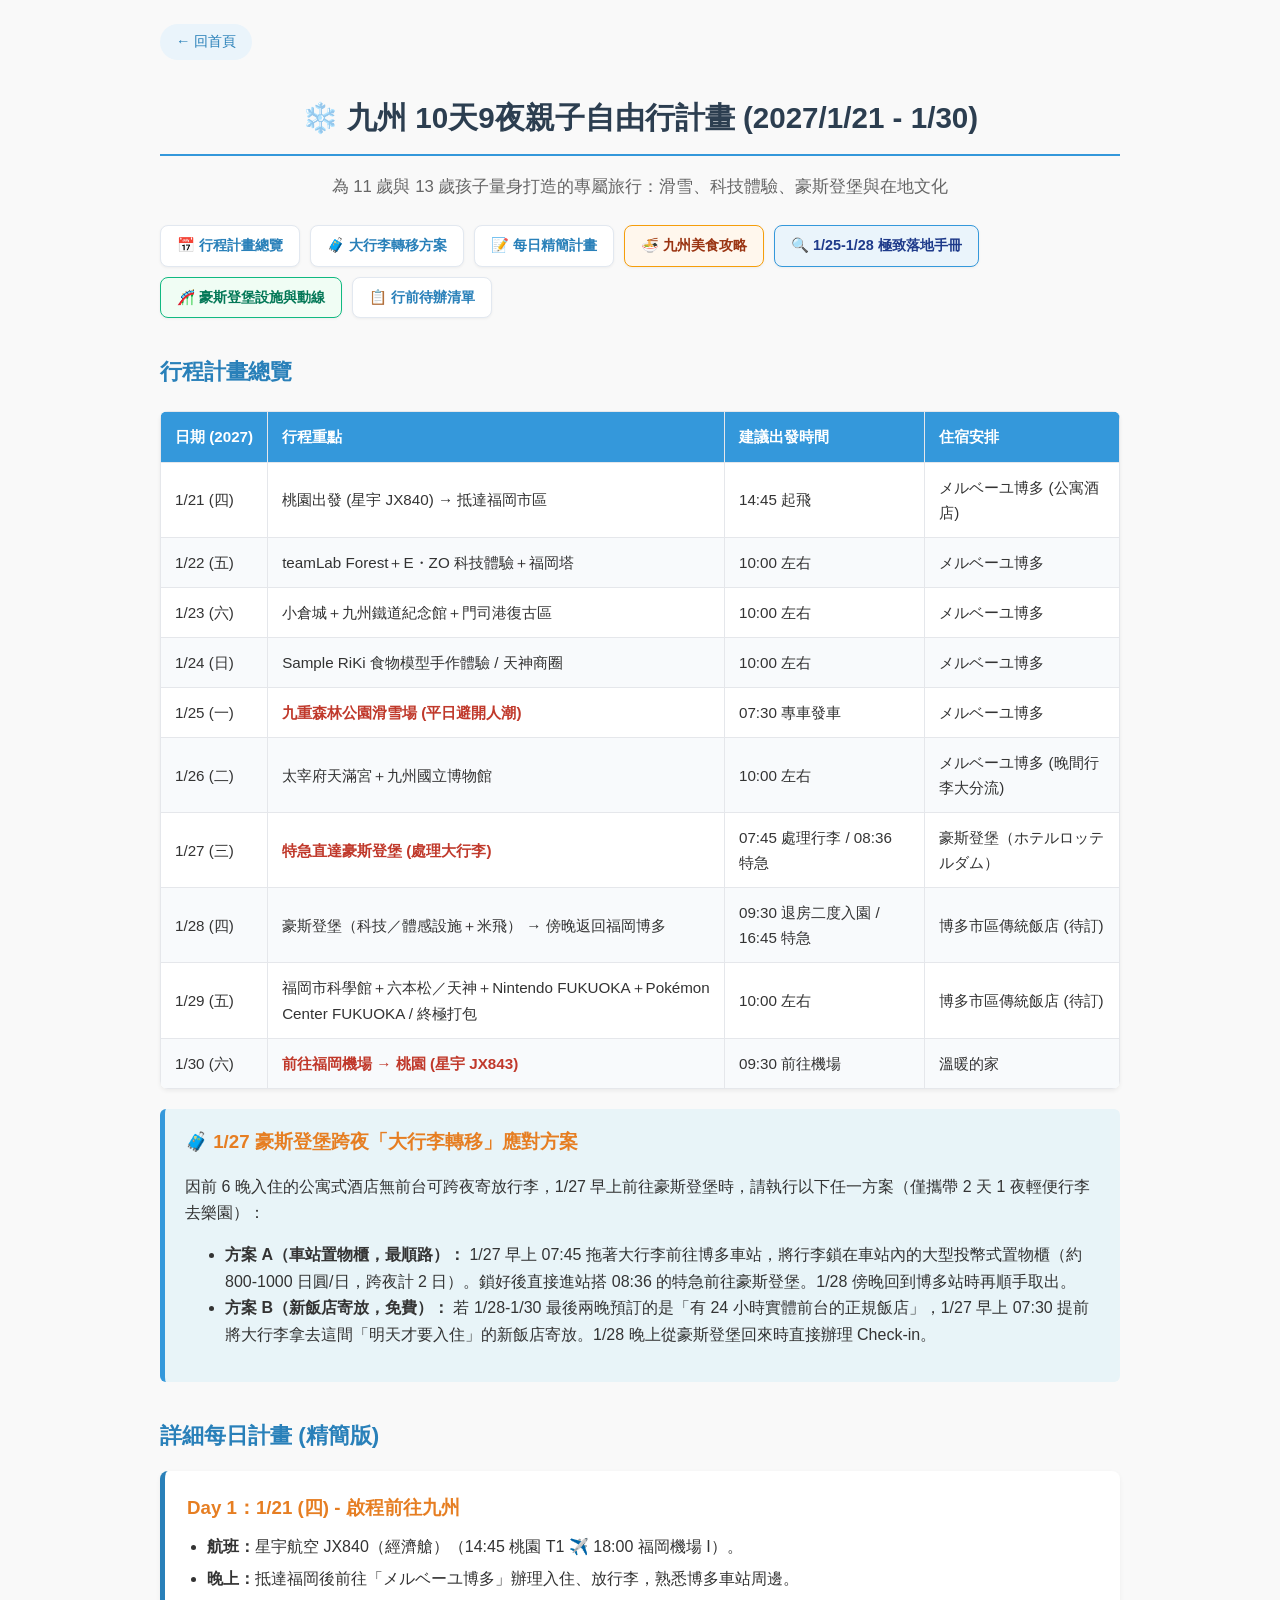
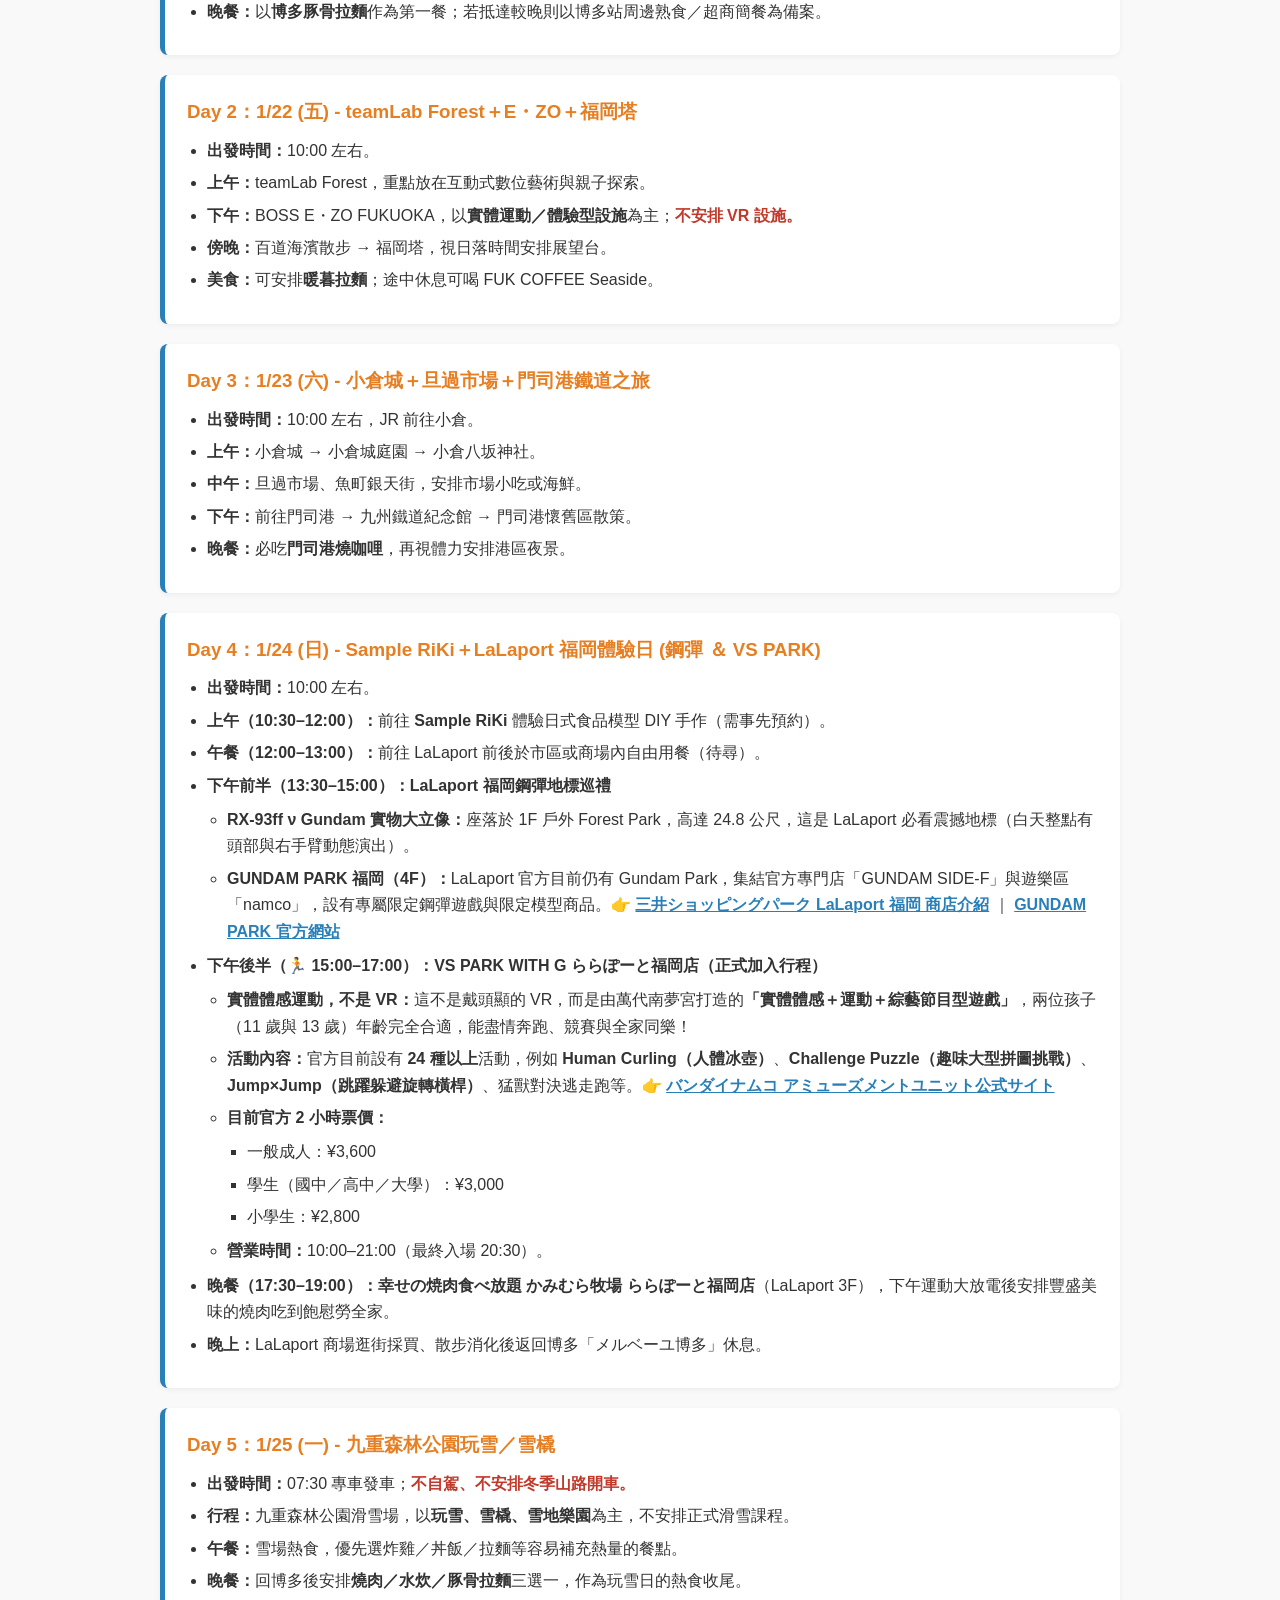
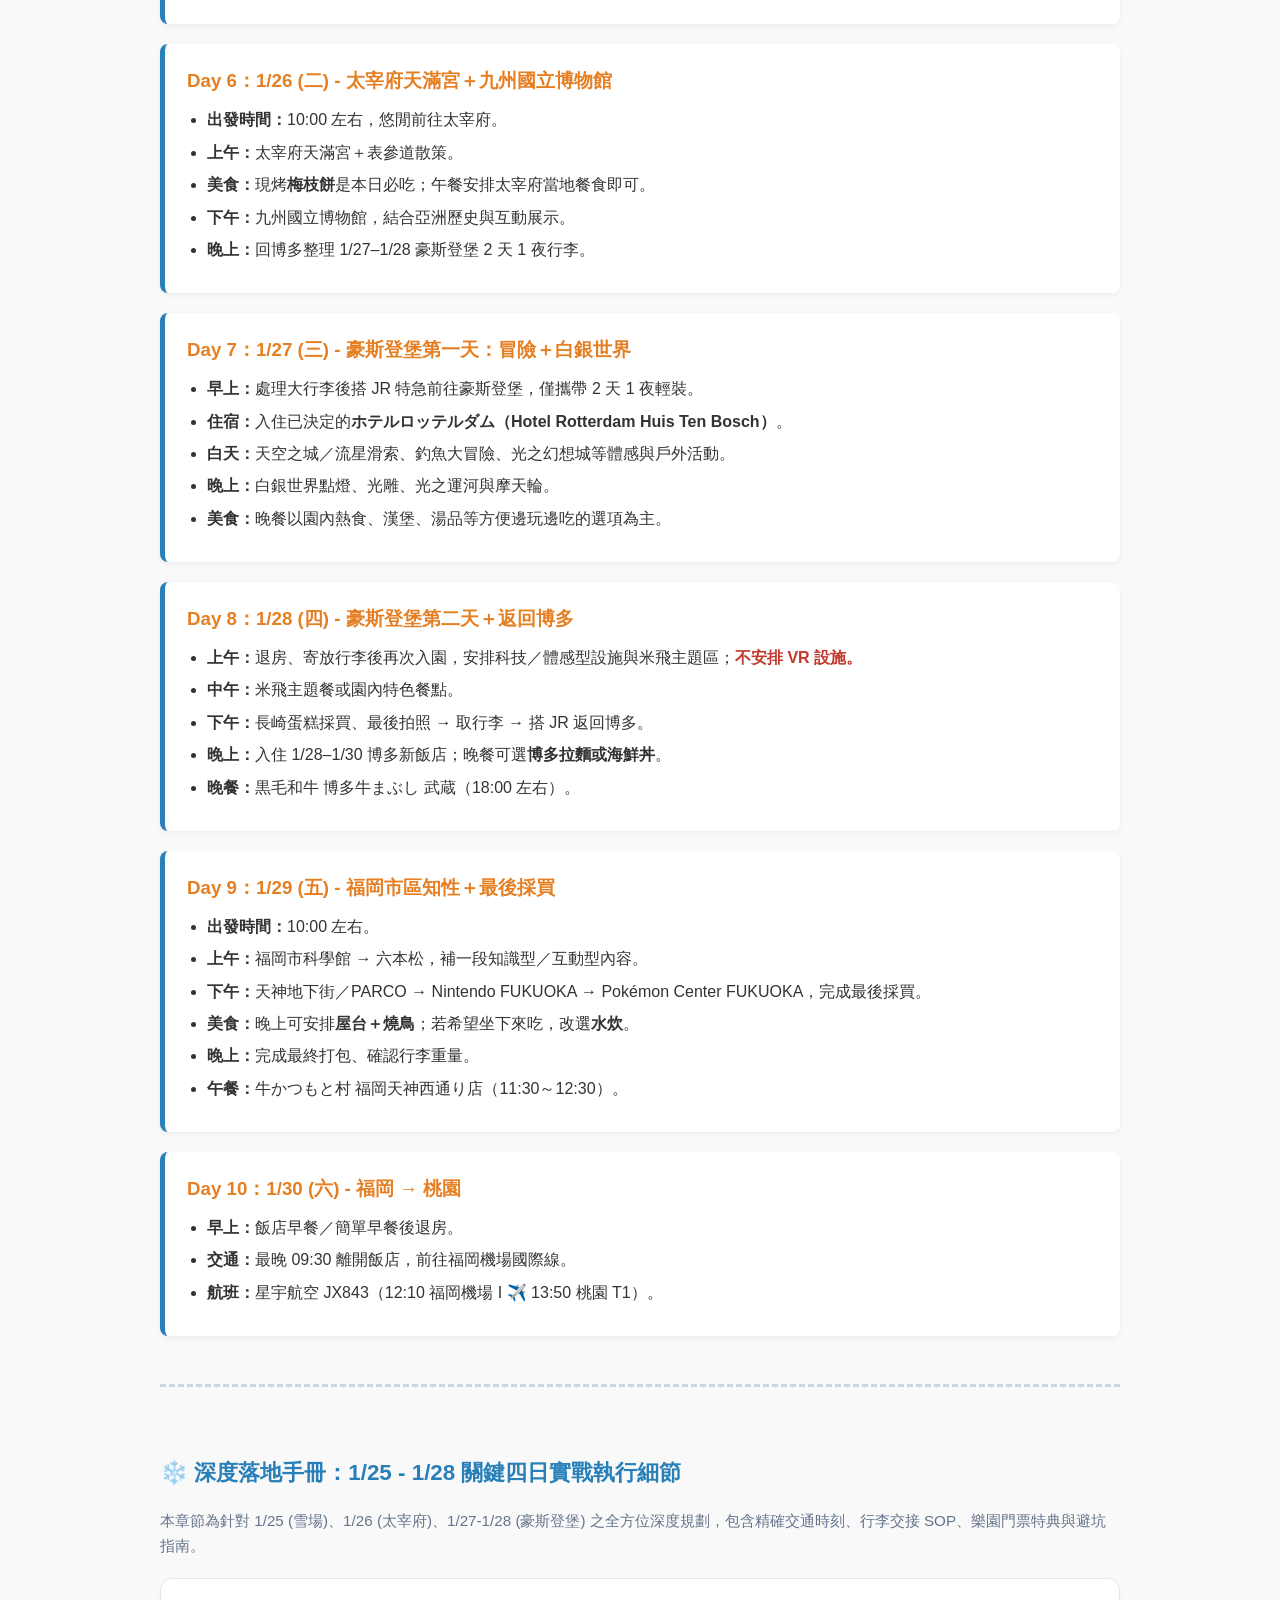
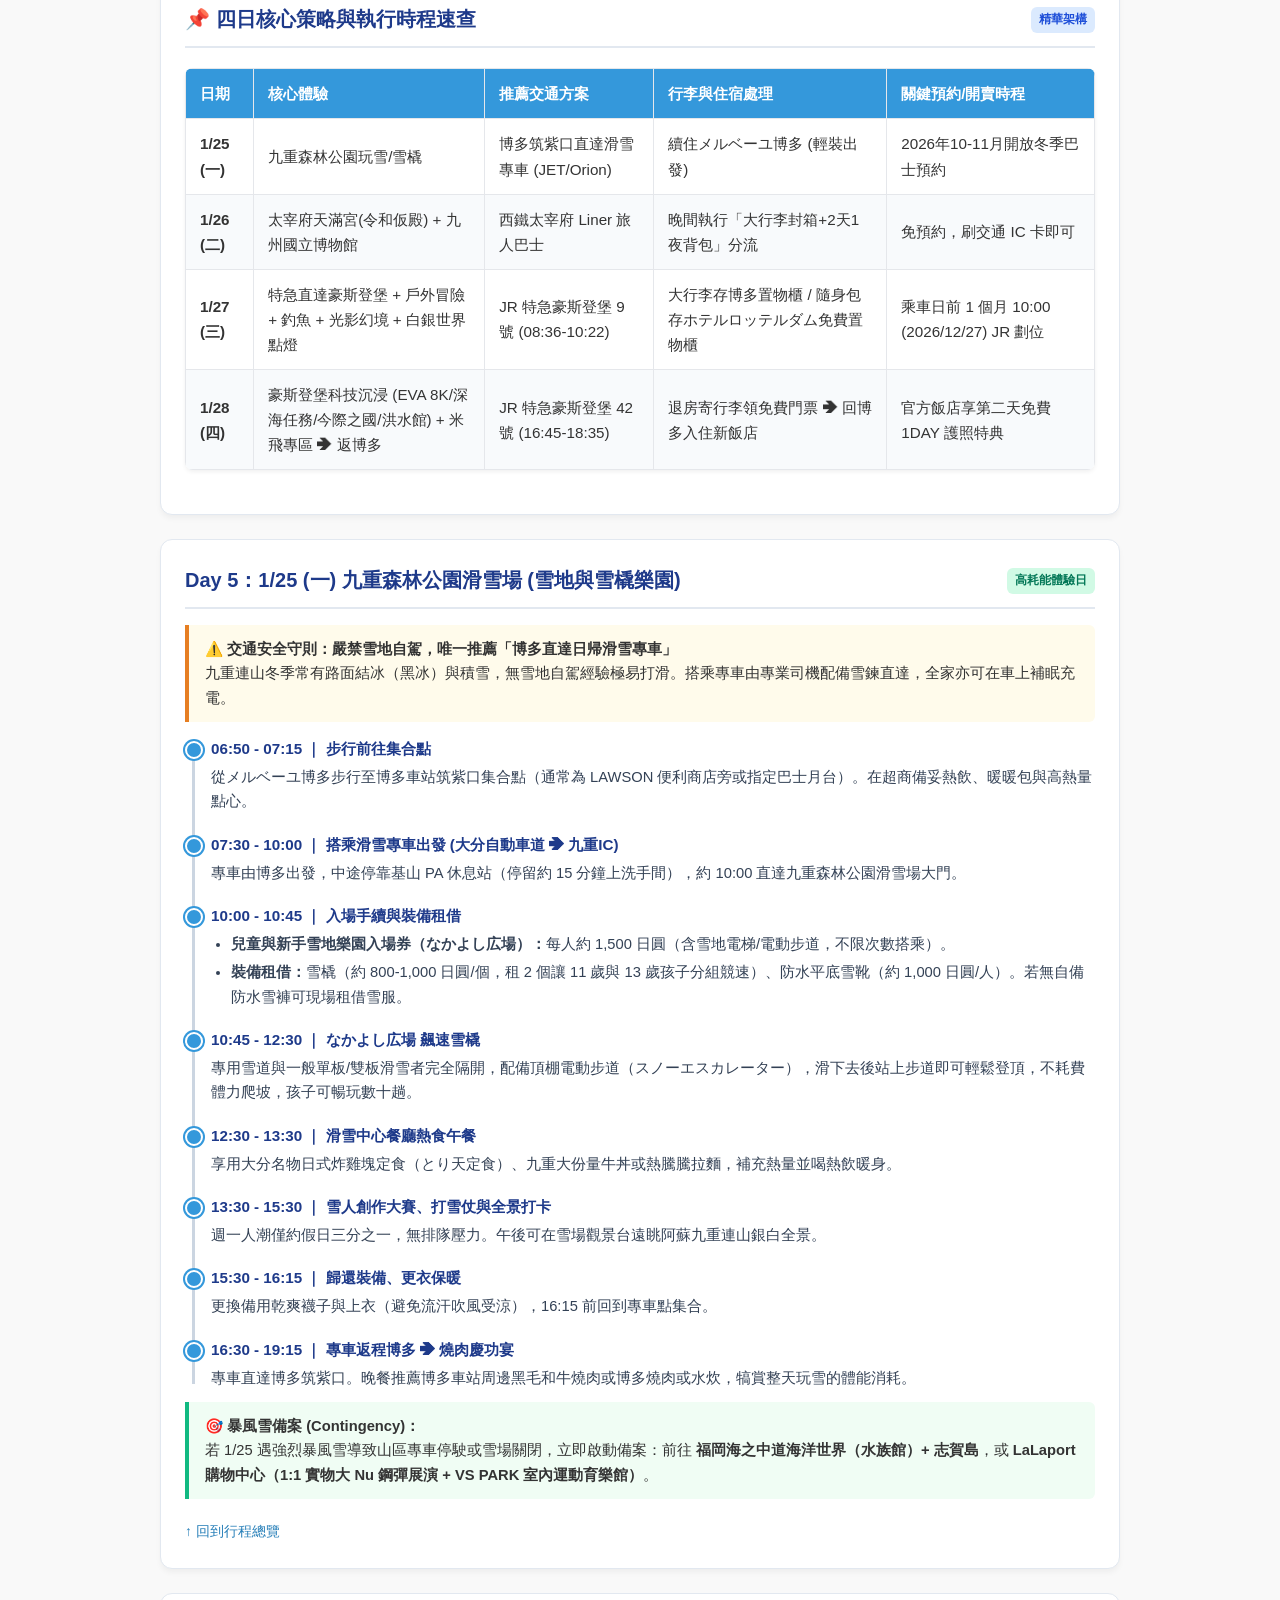
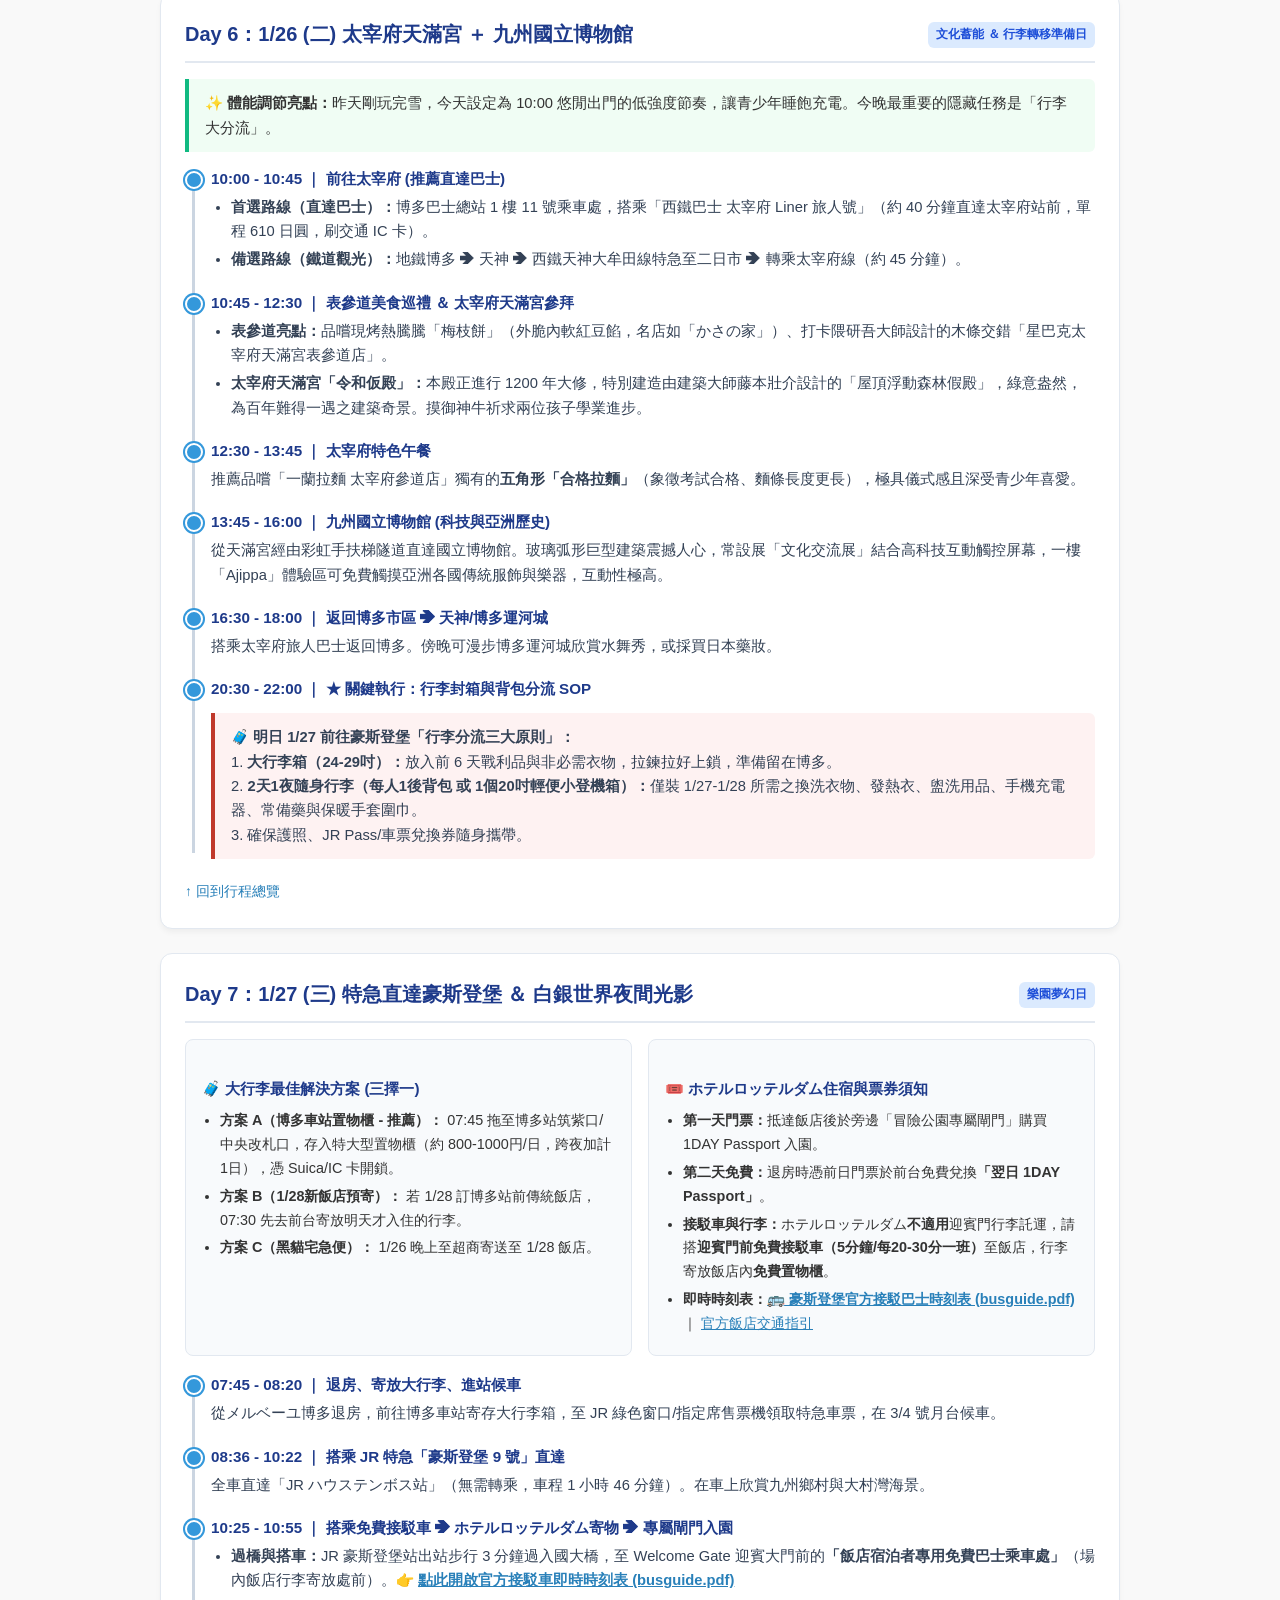
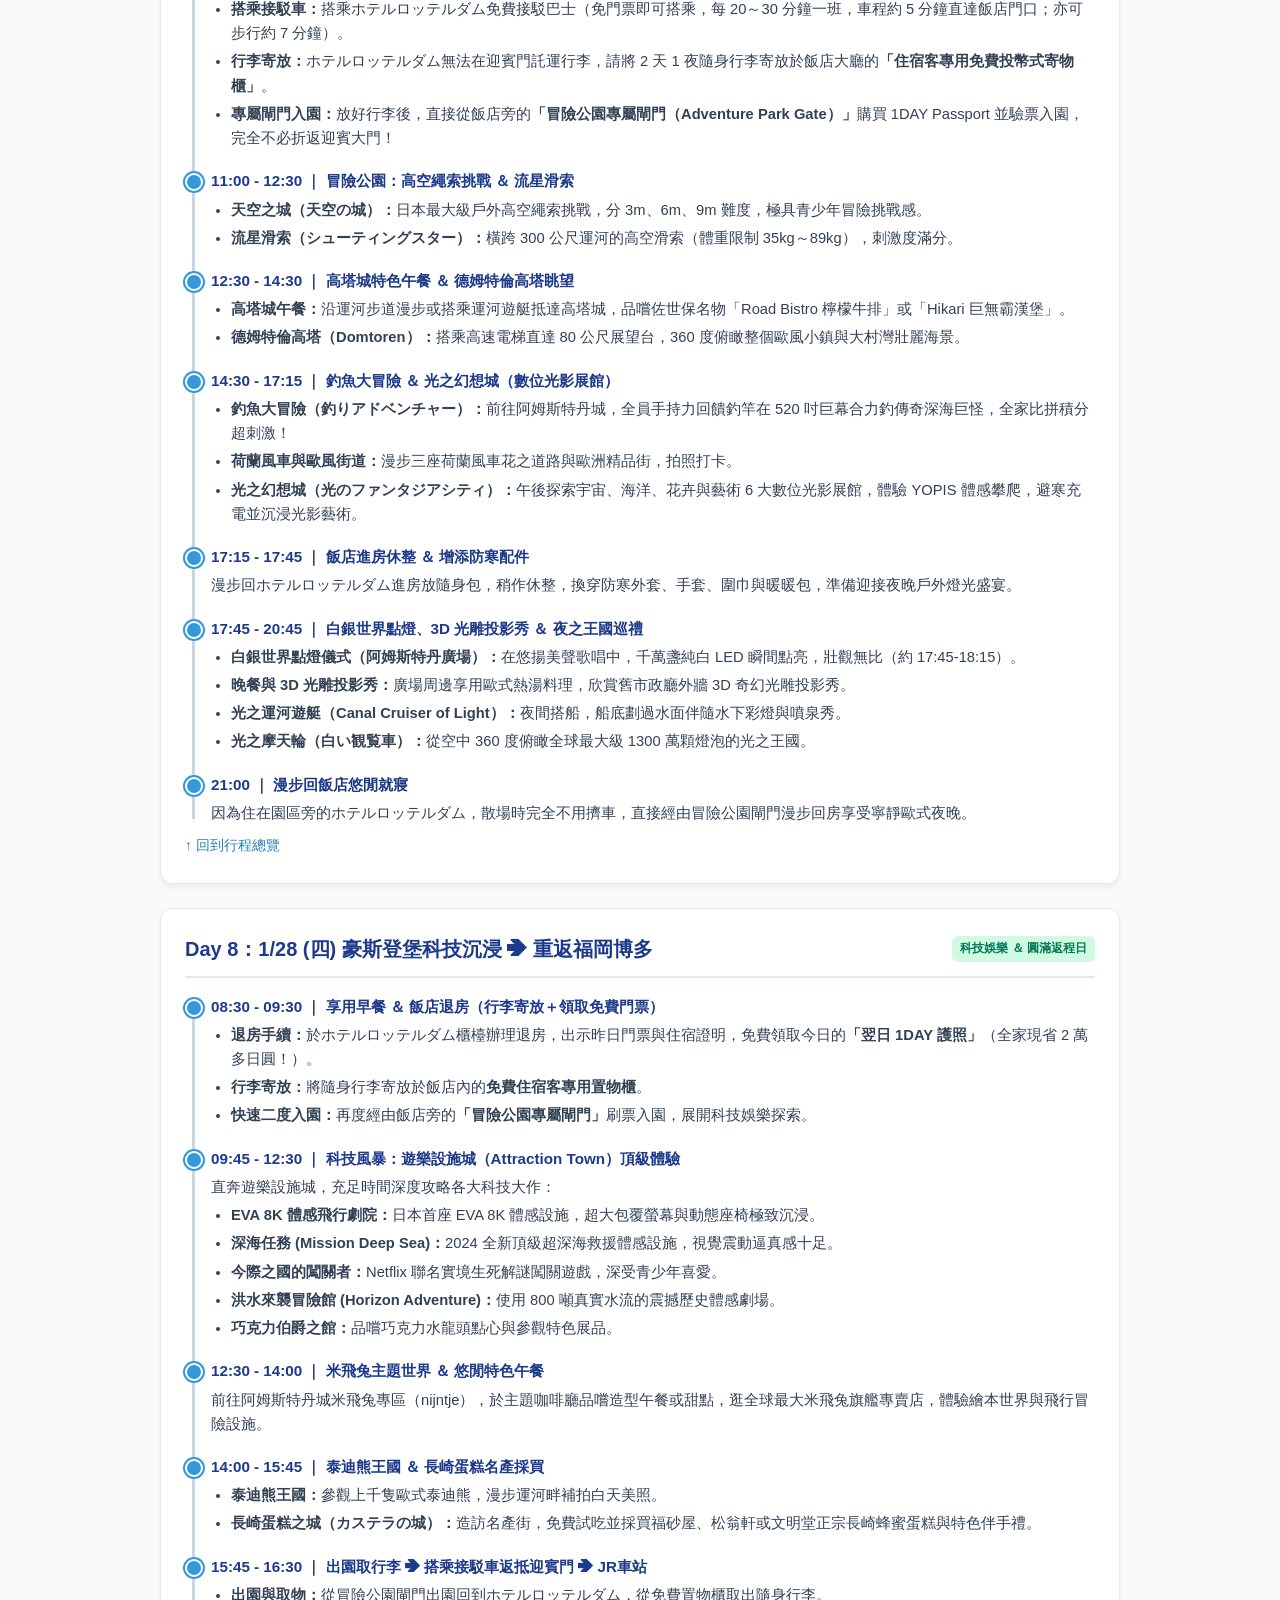
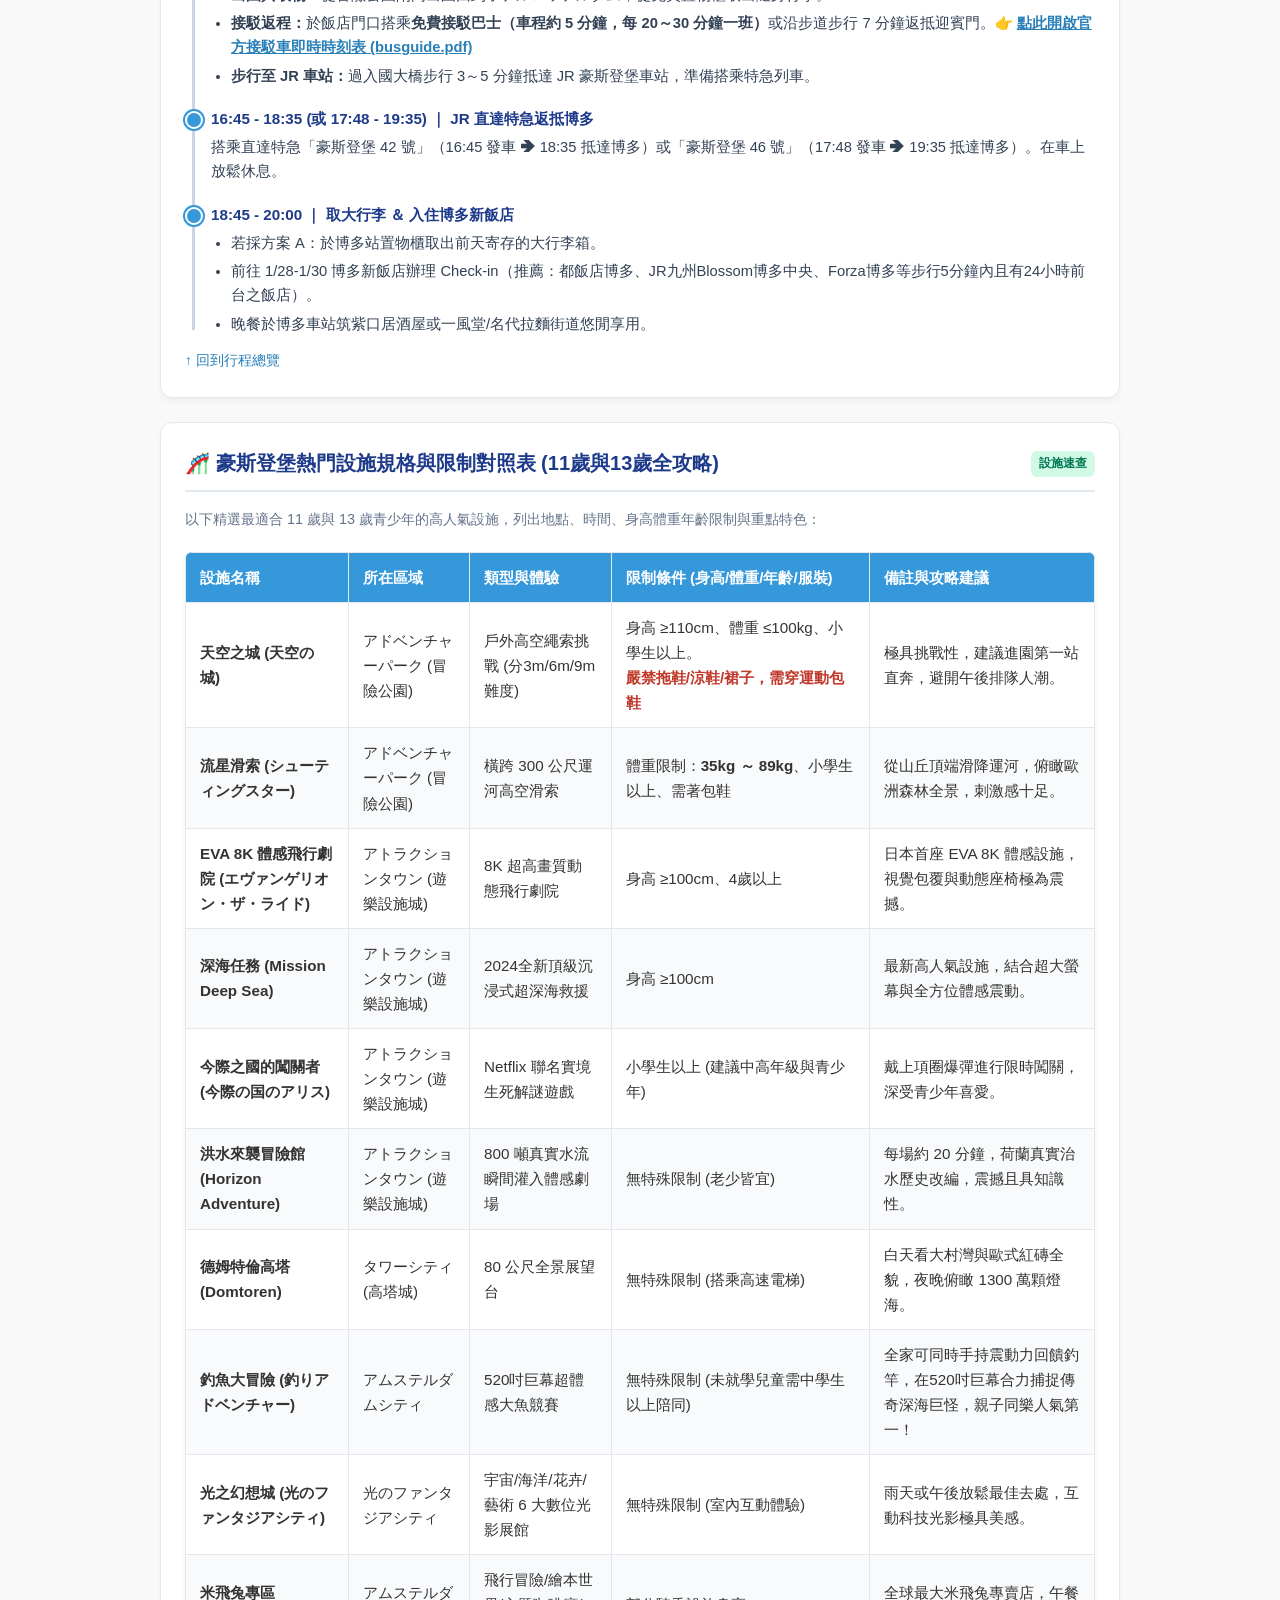
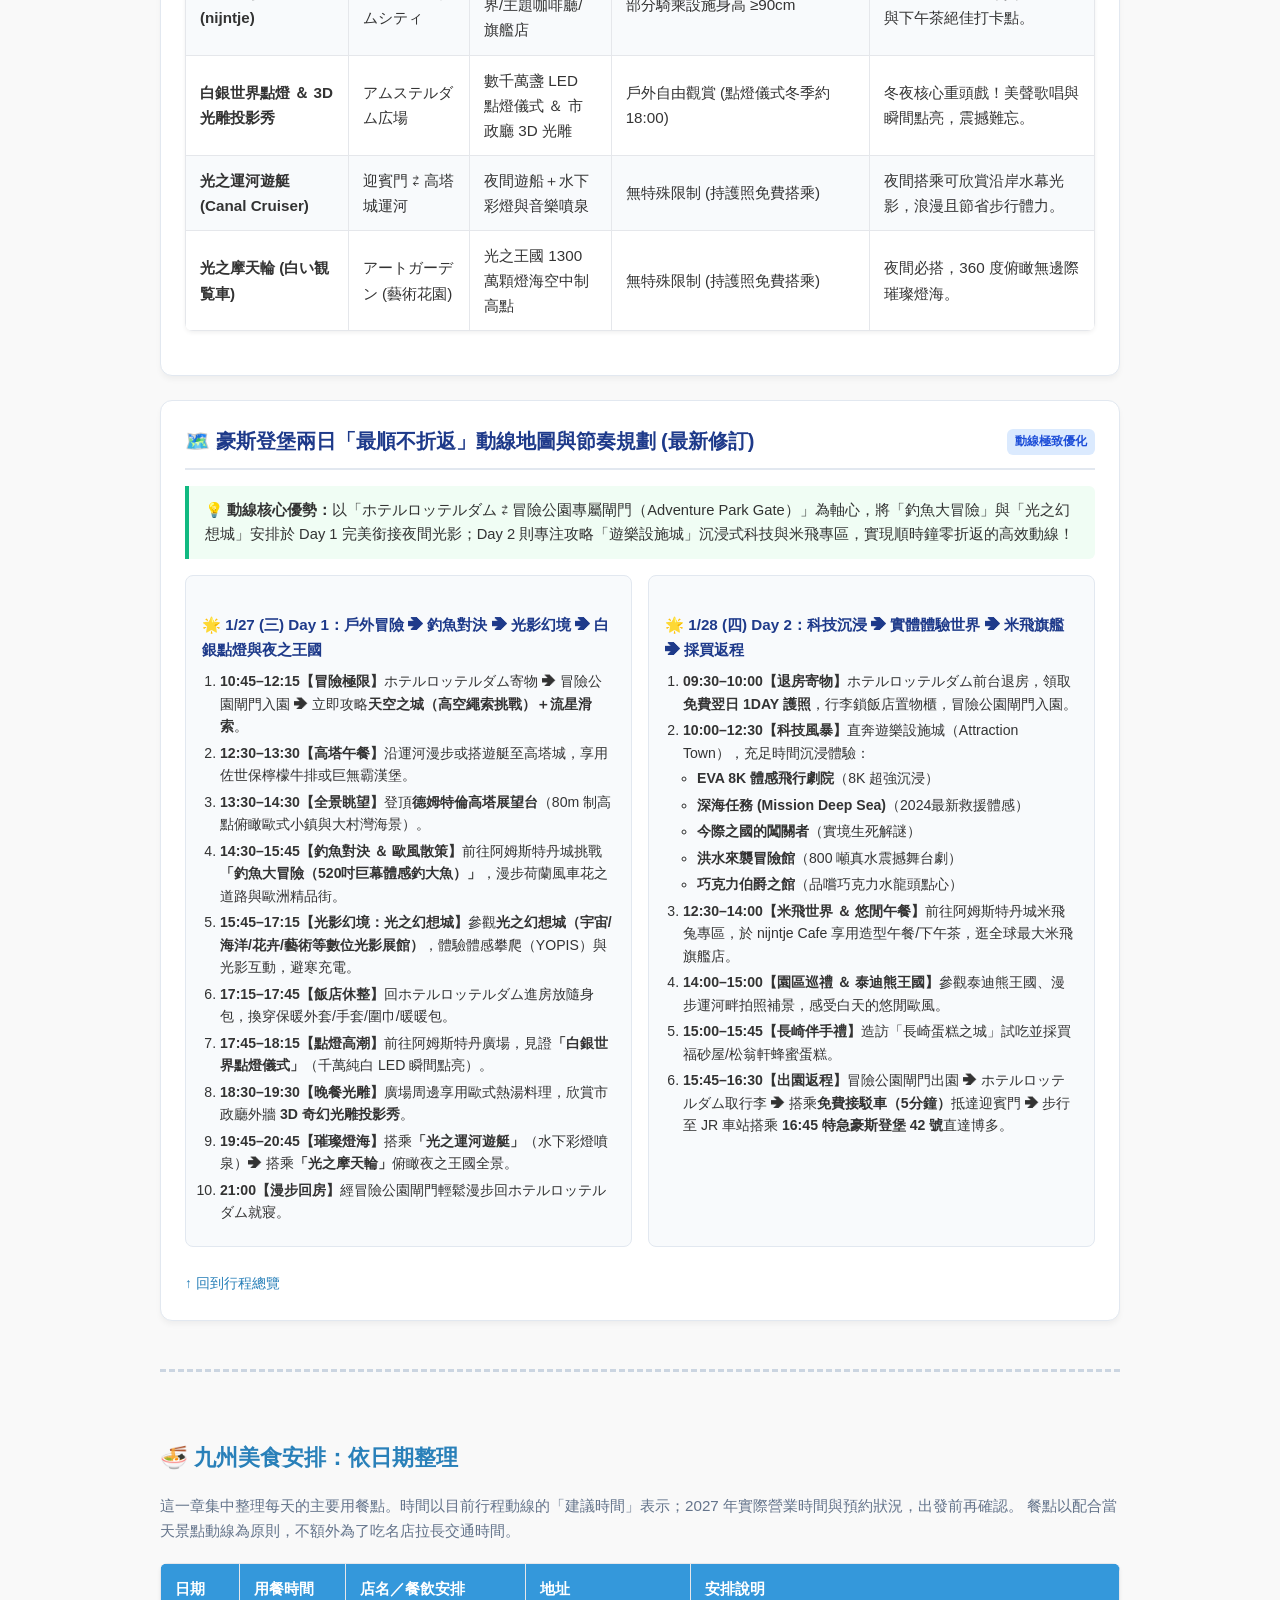
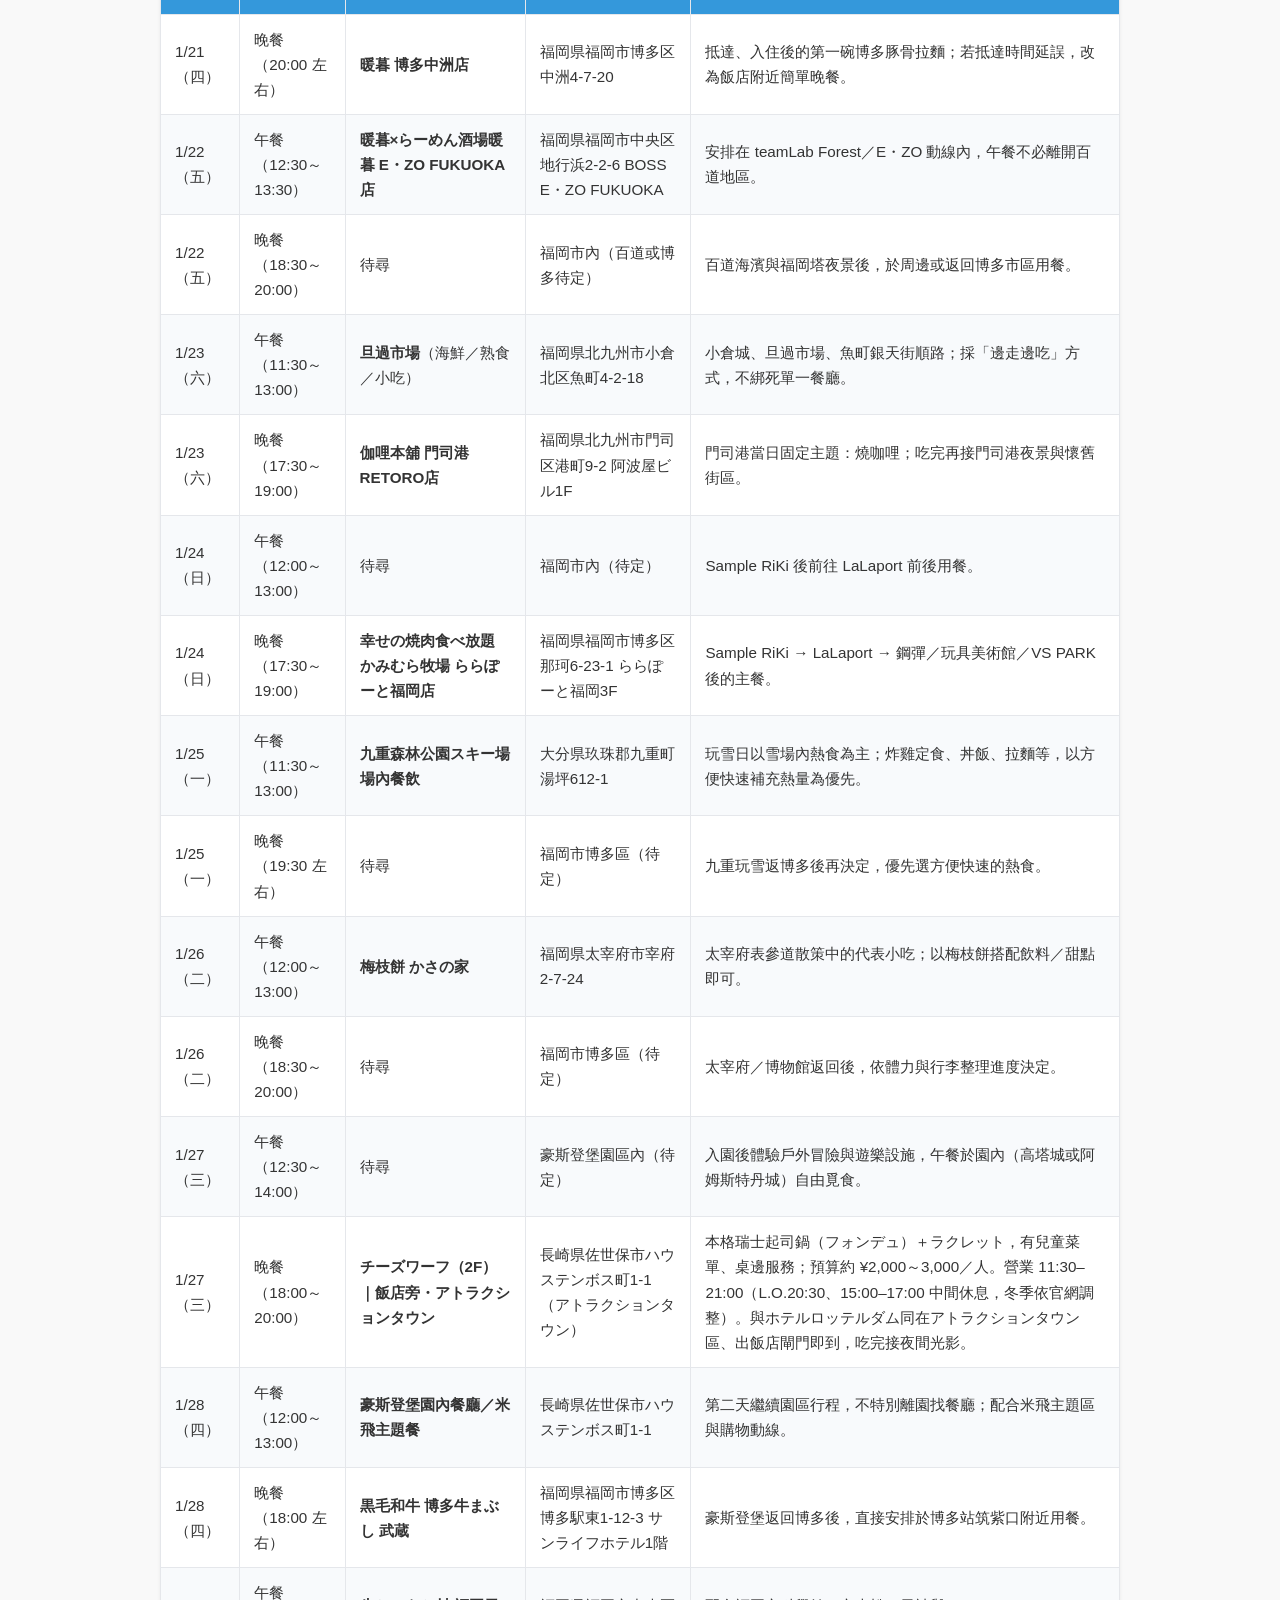
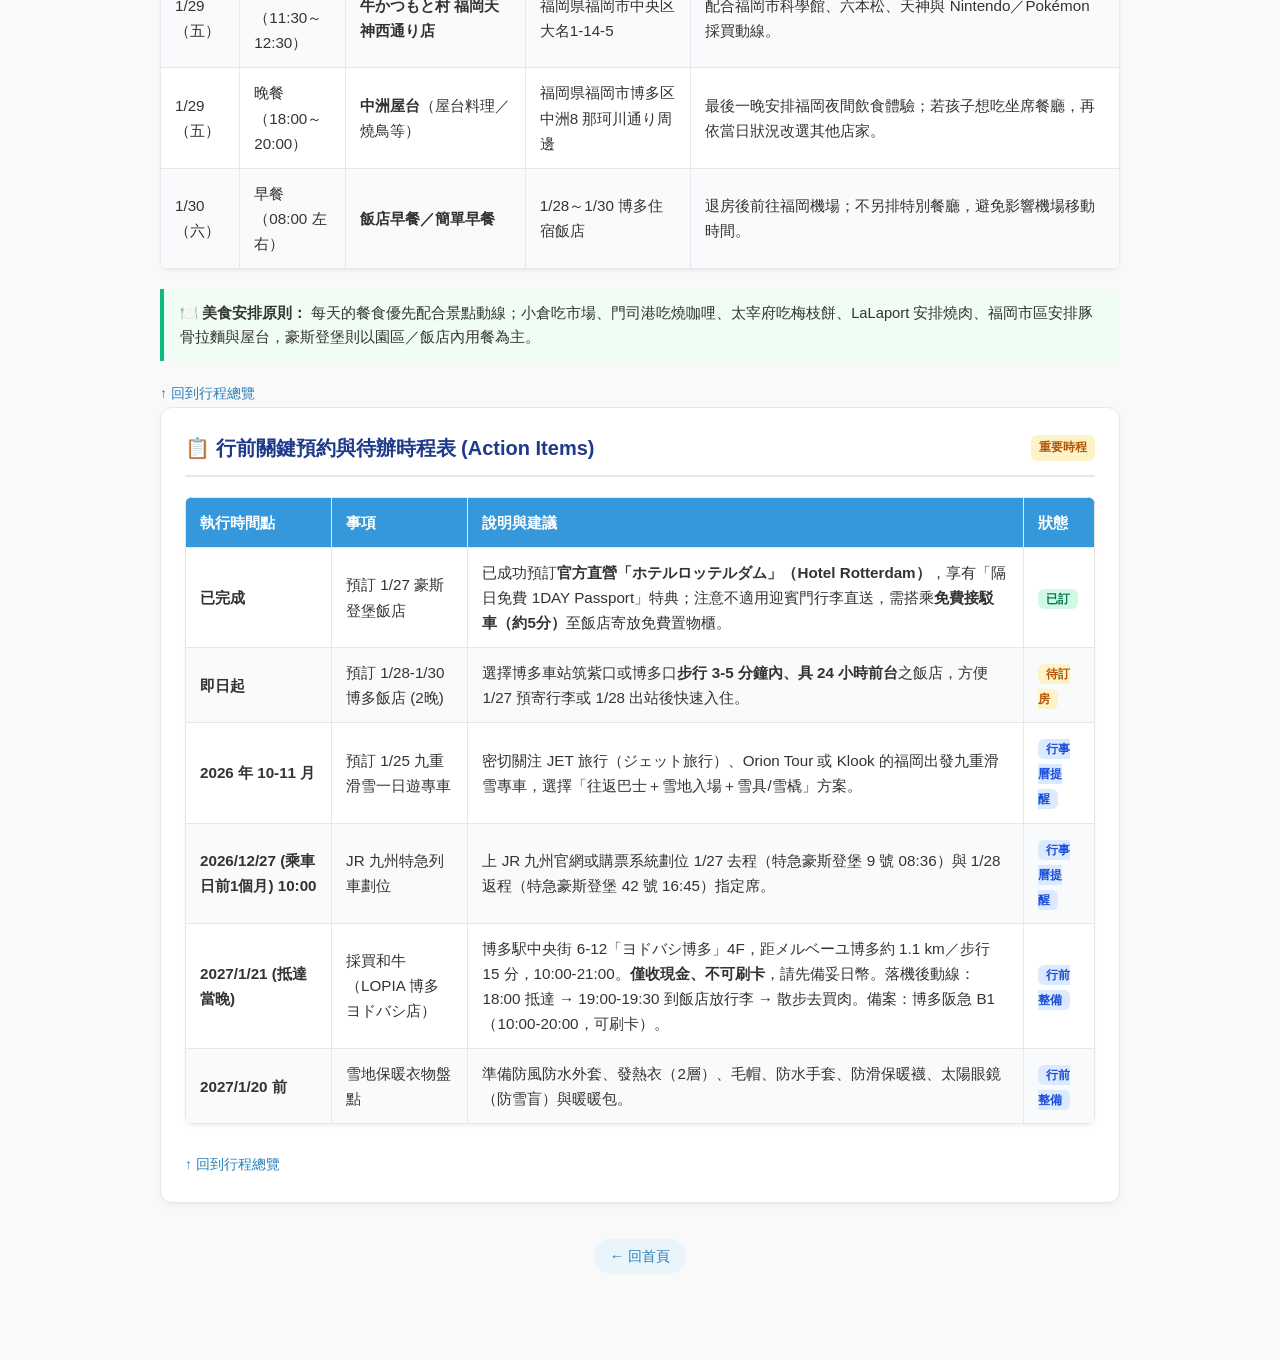
==== commit db362526: "2027 九州計畫：1/27 晚餐定案為チーズワーフ(2F)（飯店旁アトラクションタウン）" ====
--- a/2027/index.html
+++ b/2027/index.html
@@ -1172,9 +1172,9 @@
 <tr>
 <td>1/27（三）</td>
 <td>晚餐（18:00～20:00）</td>
-<td><strong>住宿飯店周邊・豪斯登堡園區內餐廳（就近用餐）</strong></td>
-<td>長崎県佐世保市ハウステンボス町1-1（園區內）</td>
-<td>ホテルロッテルダム館內僅供應早餐「AURA」、無晚餐，故就近於飯店旁園區餐廳用餐，把時間留給夜間光影活動；實際餐廳依當日營業安排。</td>
+<td><strong>チーズワーフ（2F）｜飯店旁・アトラクションタウン</strong></td>
+<td>長崎県佐世保市ハウステンボス町1-1（アトラクションタウン）</td>
+<td>本格瑞士起司鍋（フォンデュ）＋ラクレット，有兒童菜單、桌邊服務；預算約 ¥2,000～3,000／人。營業 11:30–21:00（L.O.20:30、15:00–17:00 中間休息，冬季依官網調整）。與ホテルロッテルダム同在アトラクションタウン區、出飯店閘門即到，吃完接夜間光影。</td>
 </tr>
 <tr>
 <td>1/28（四）</td>
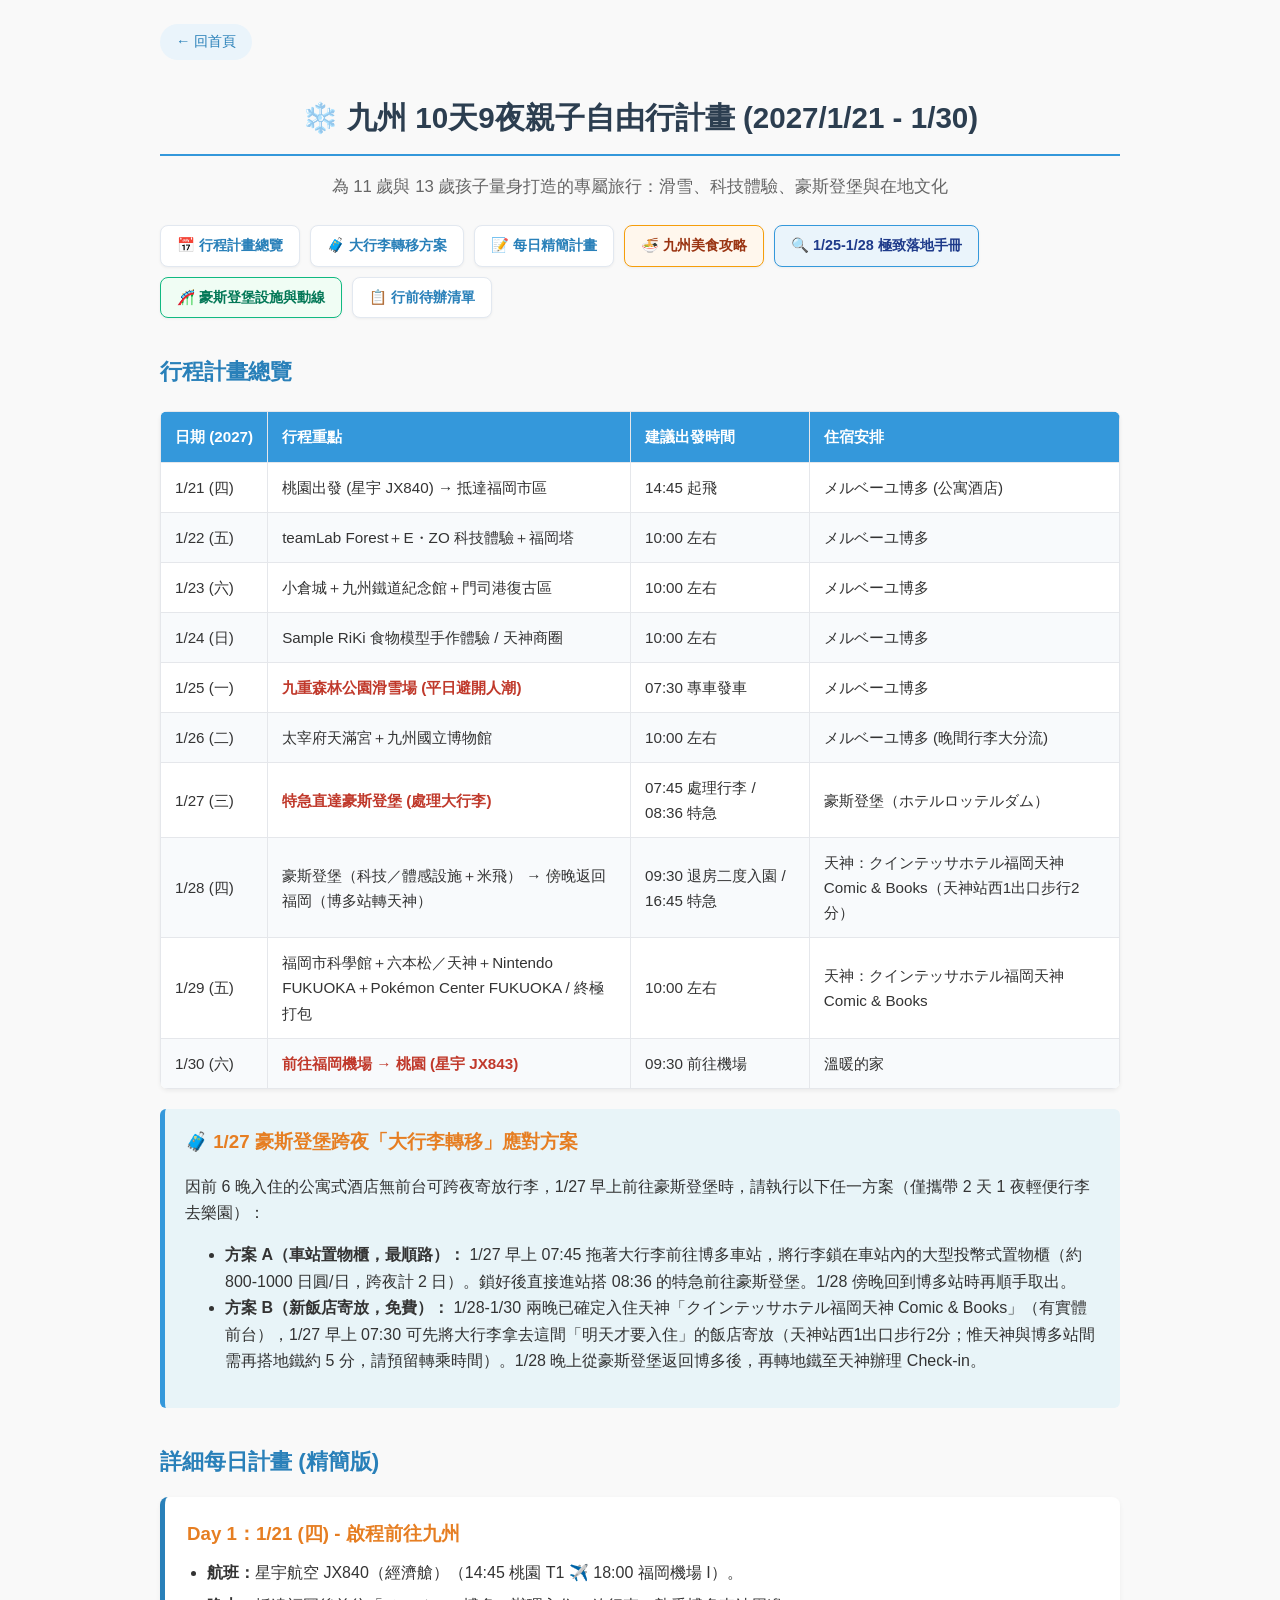
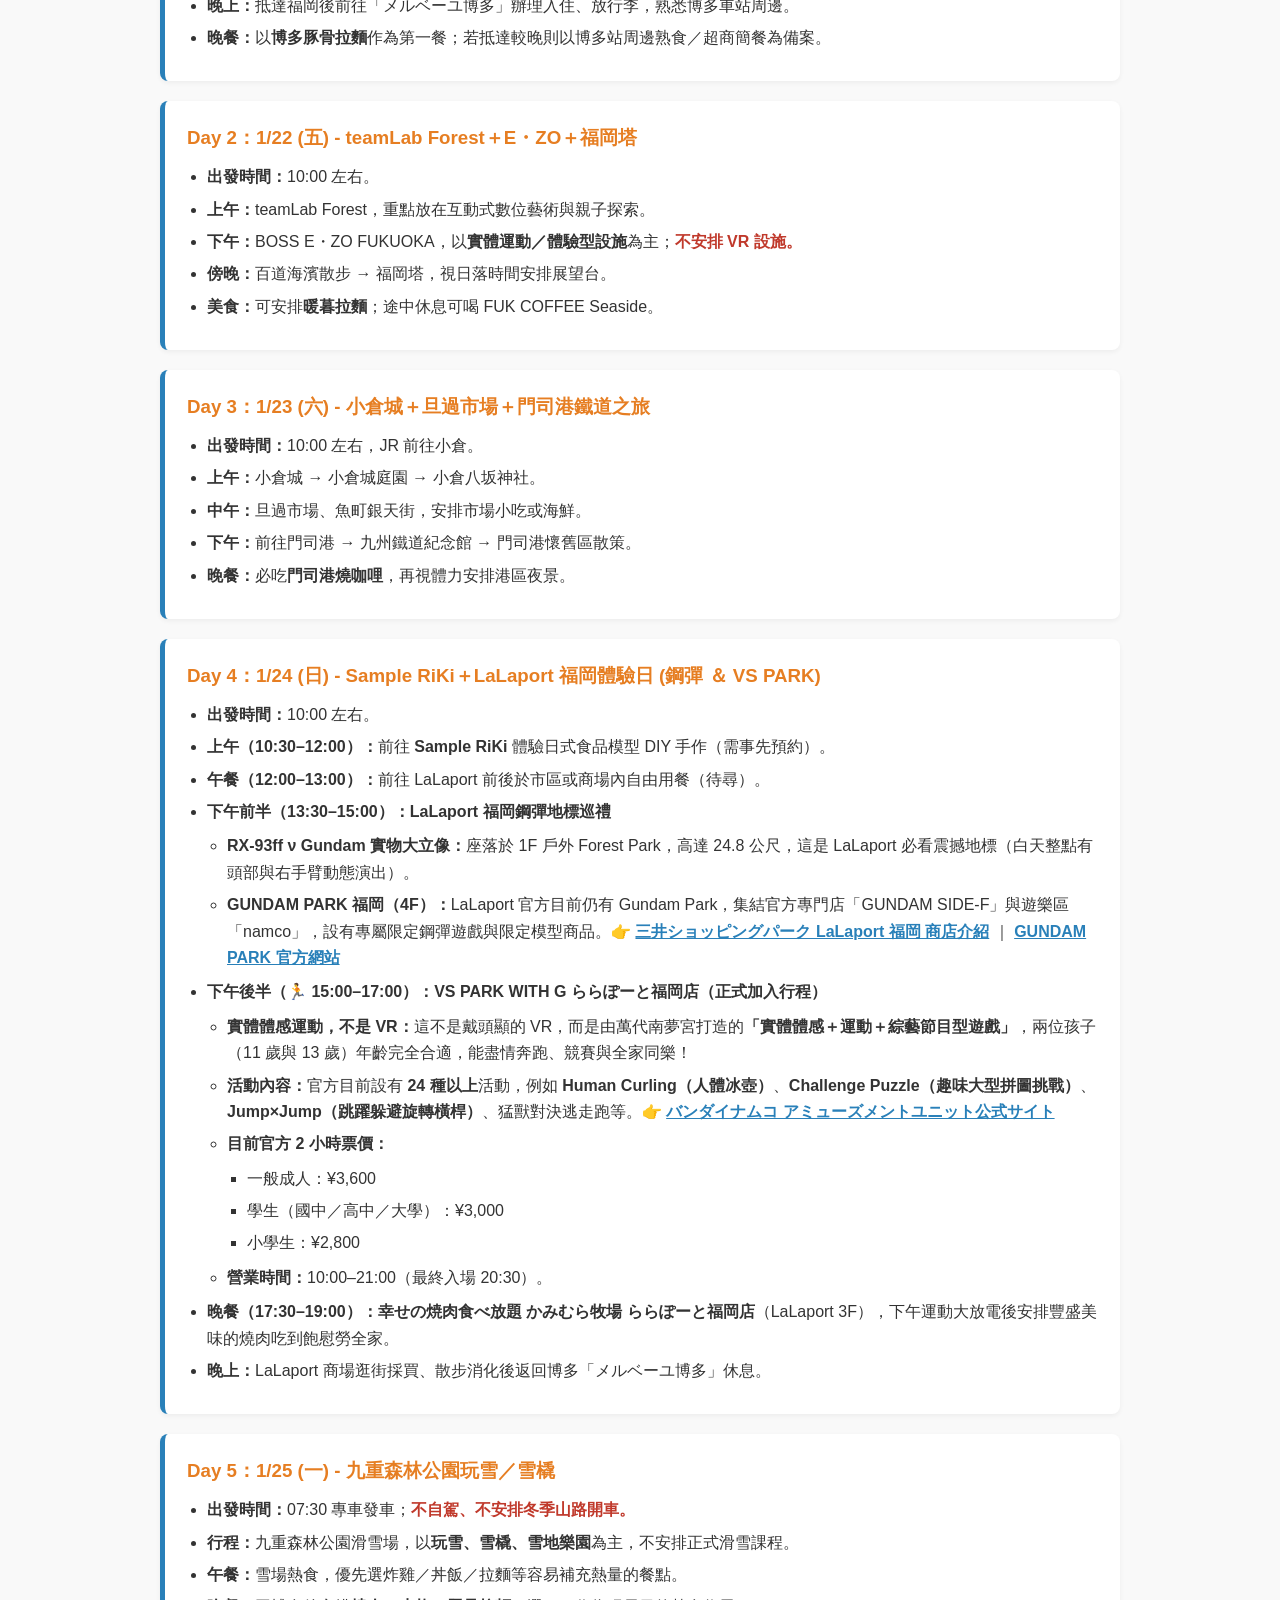
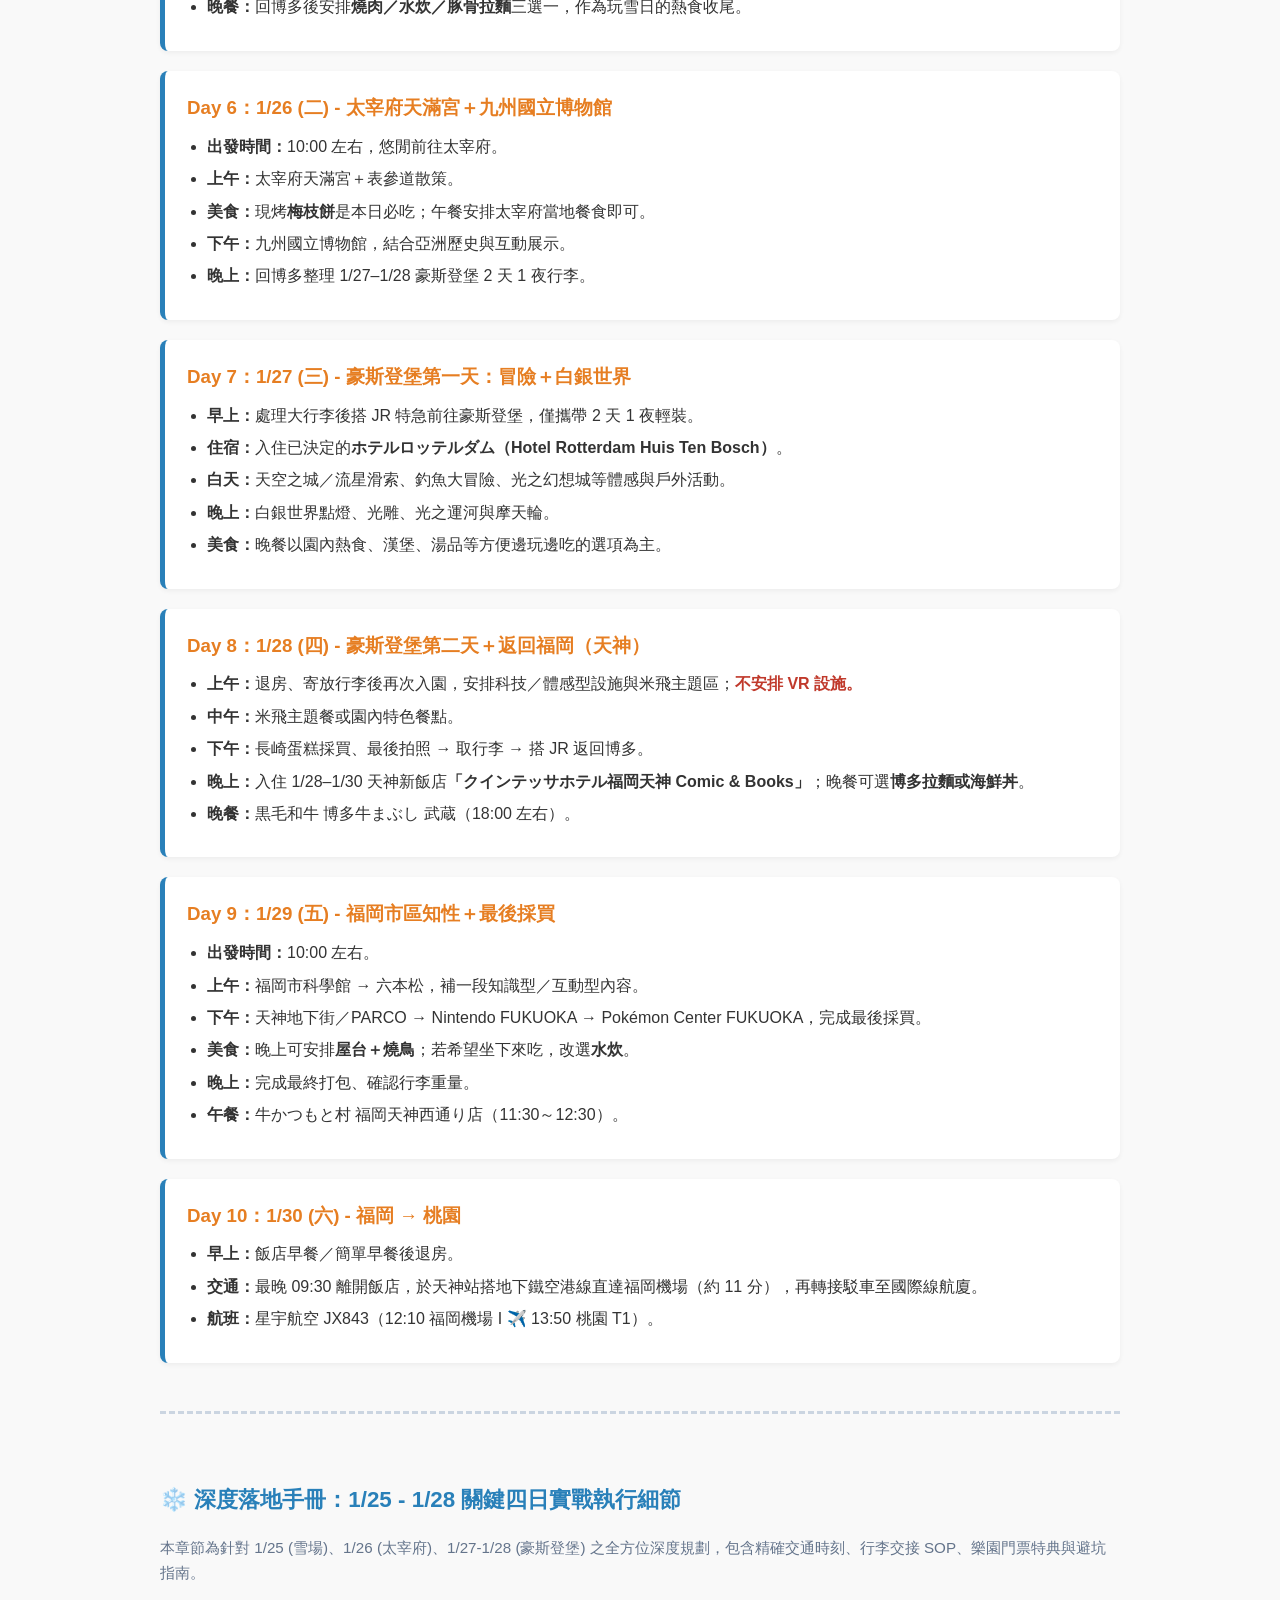
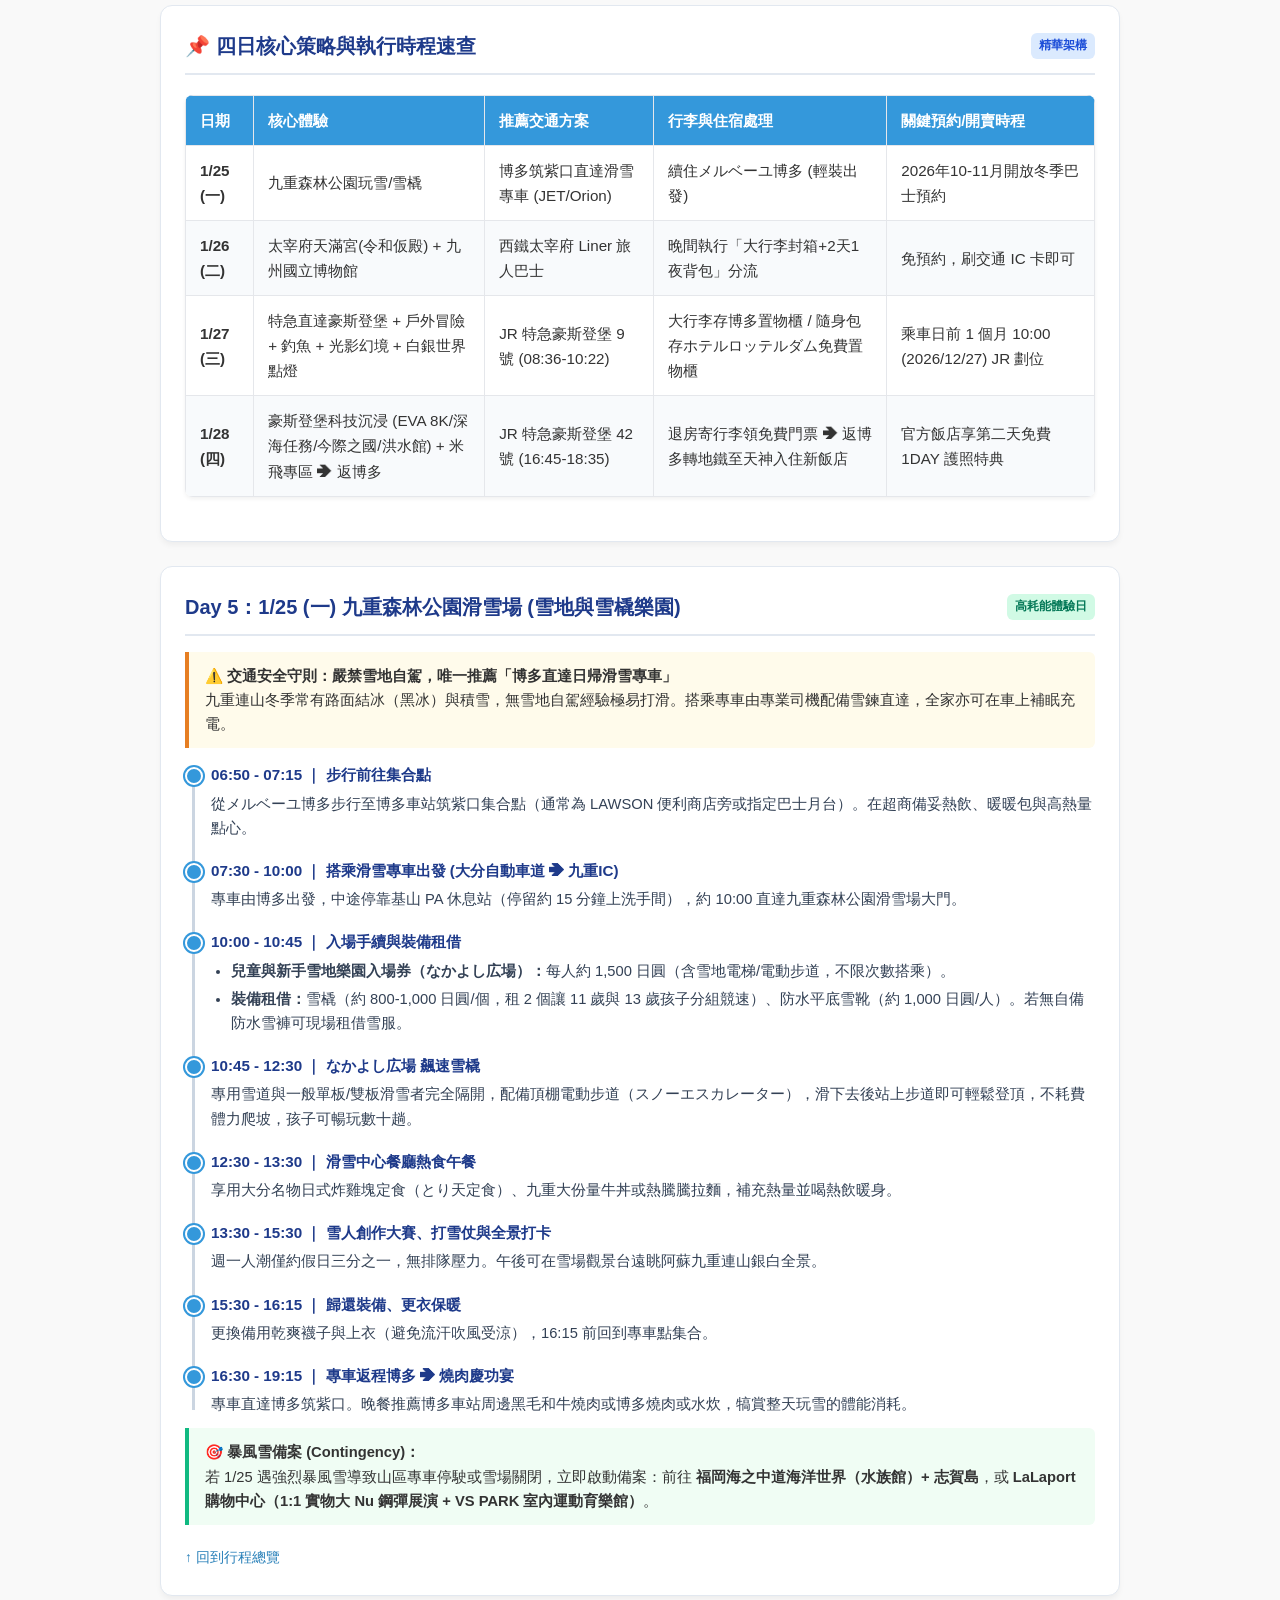
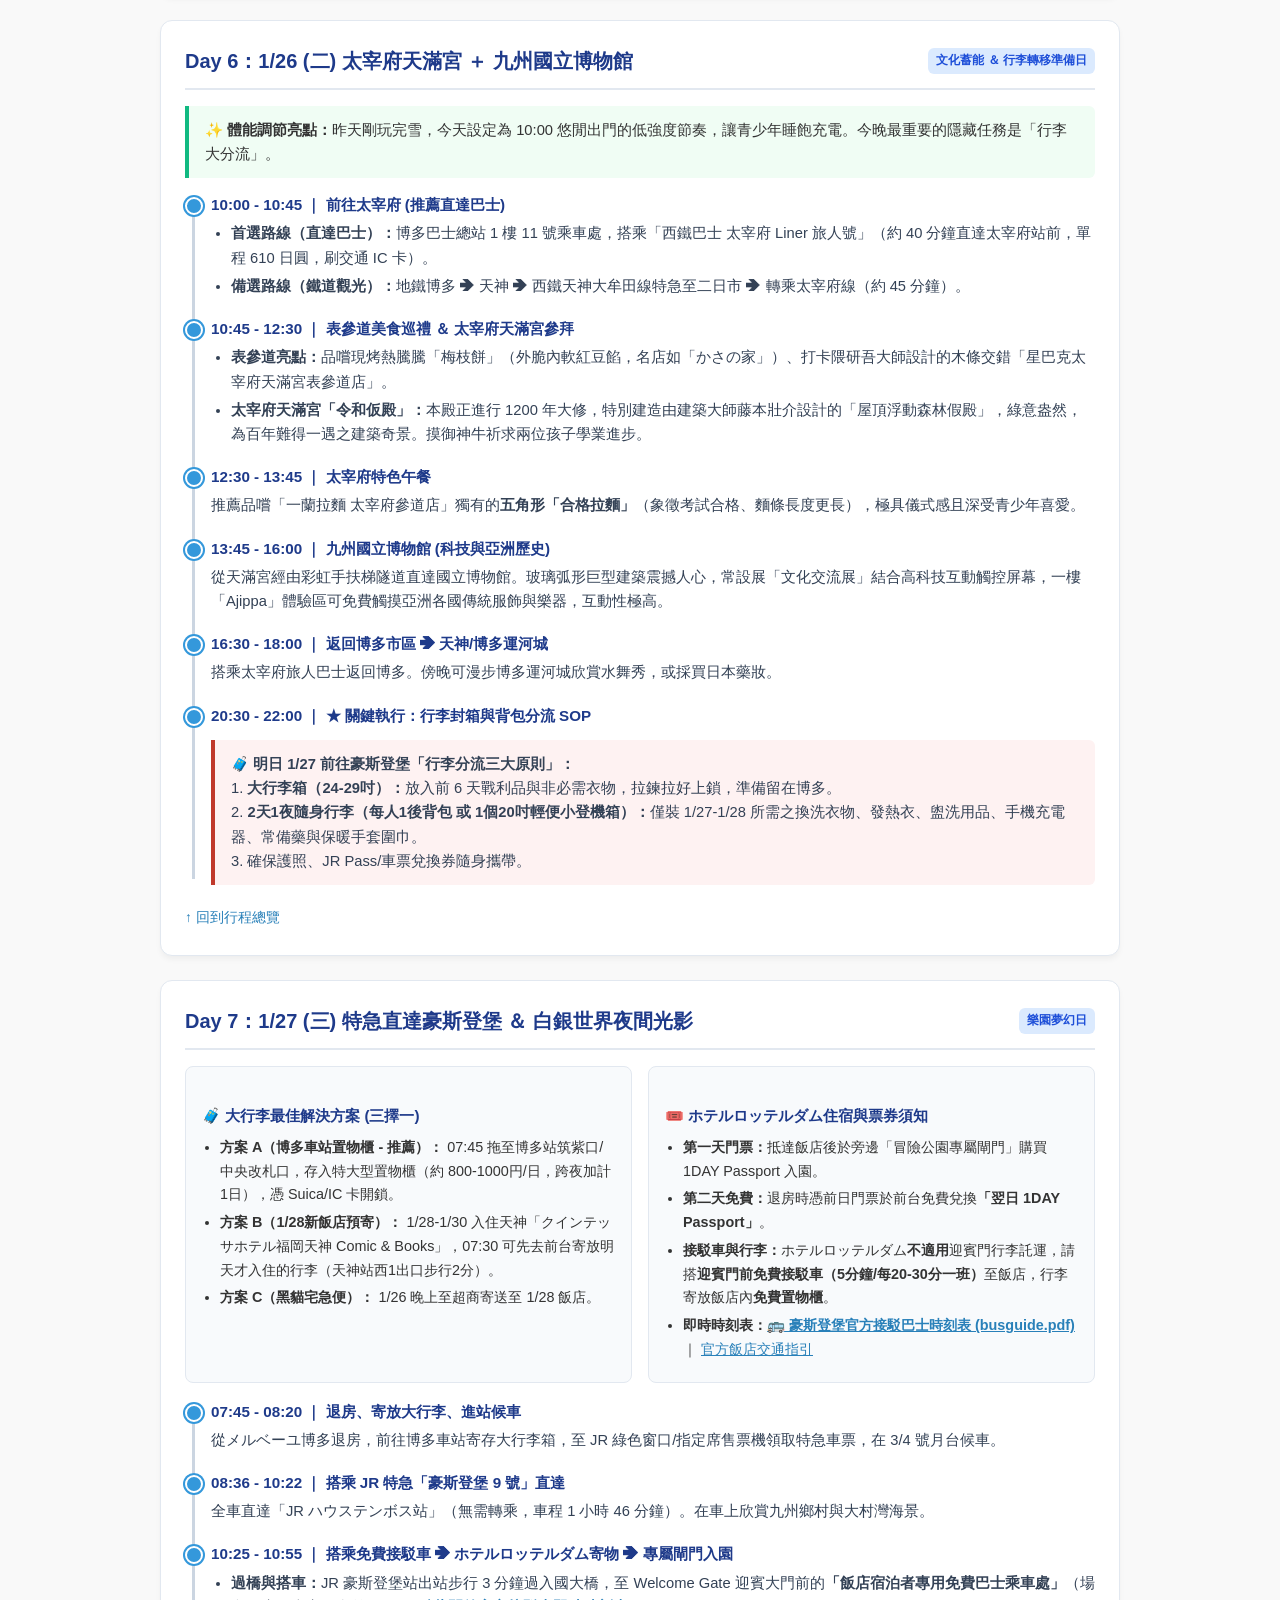
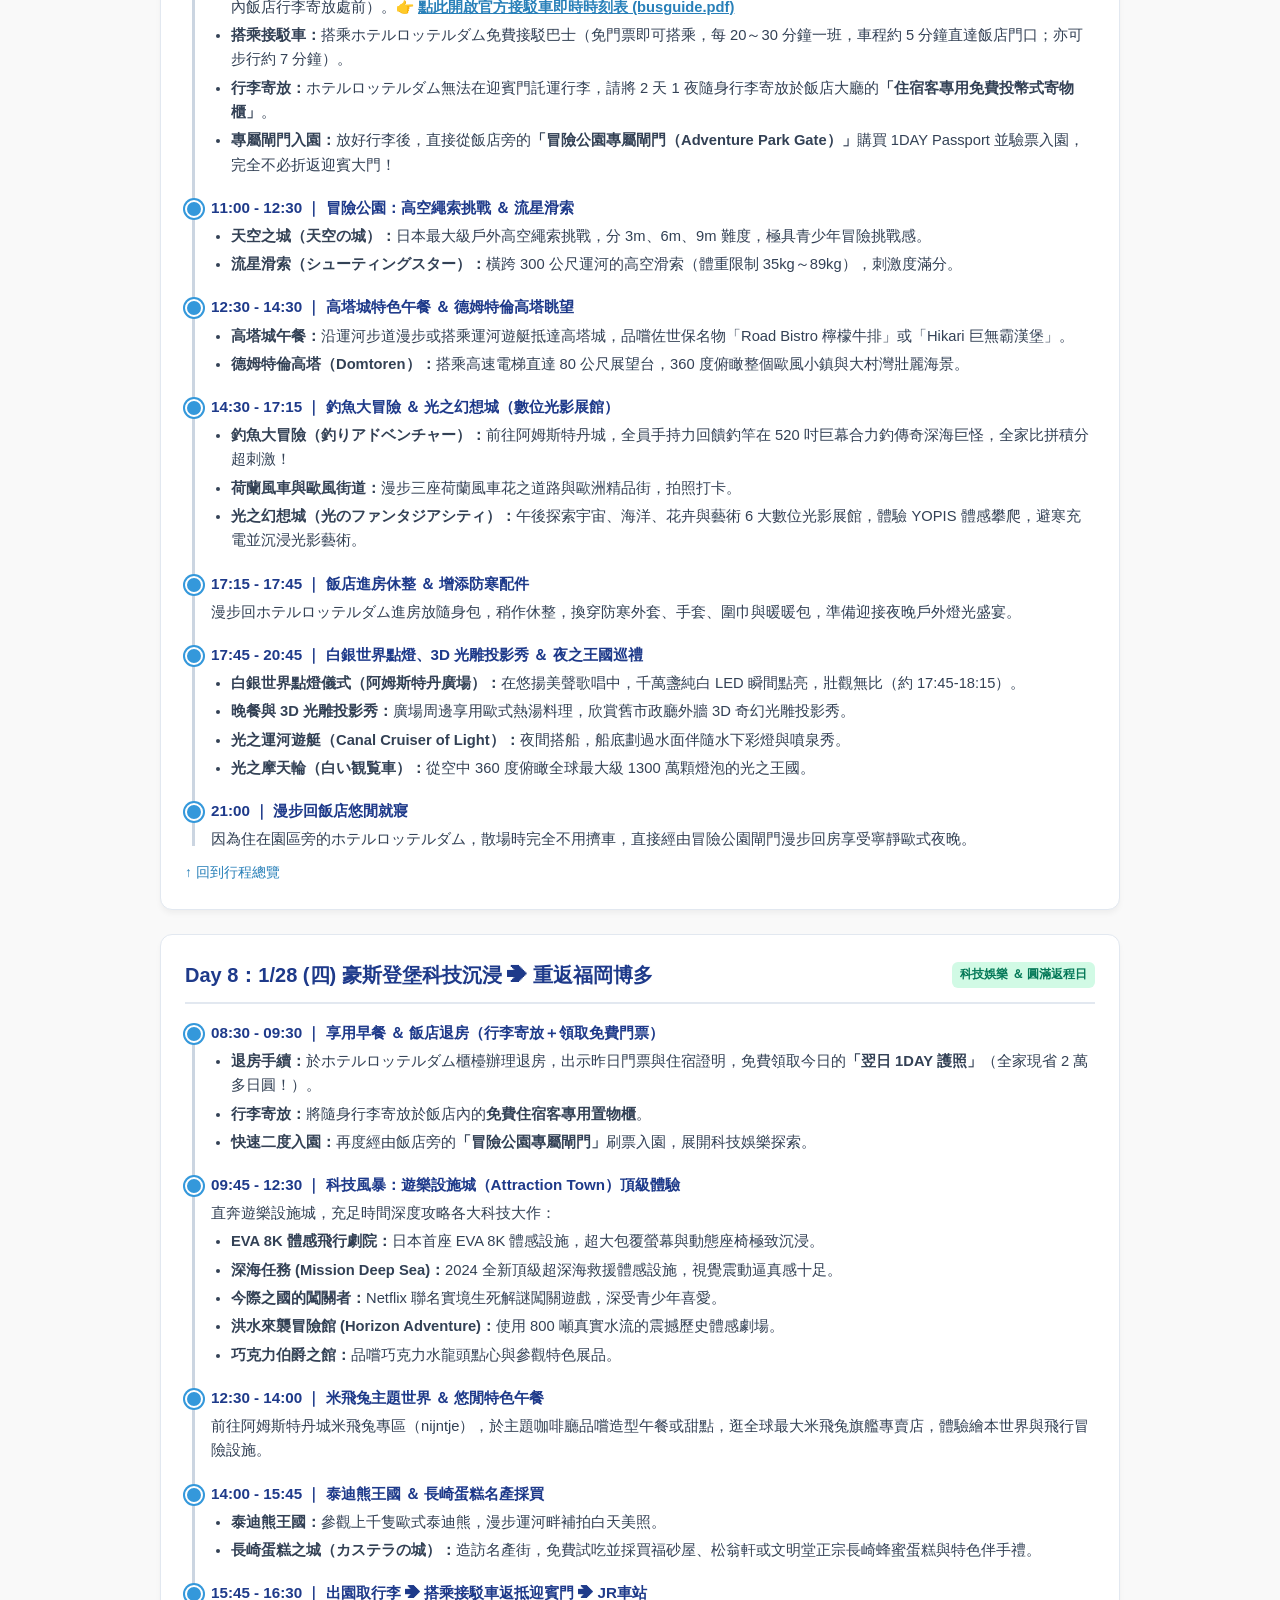
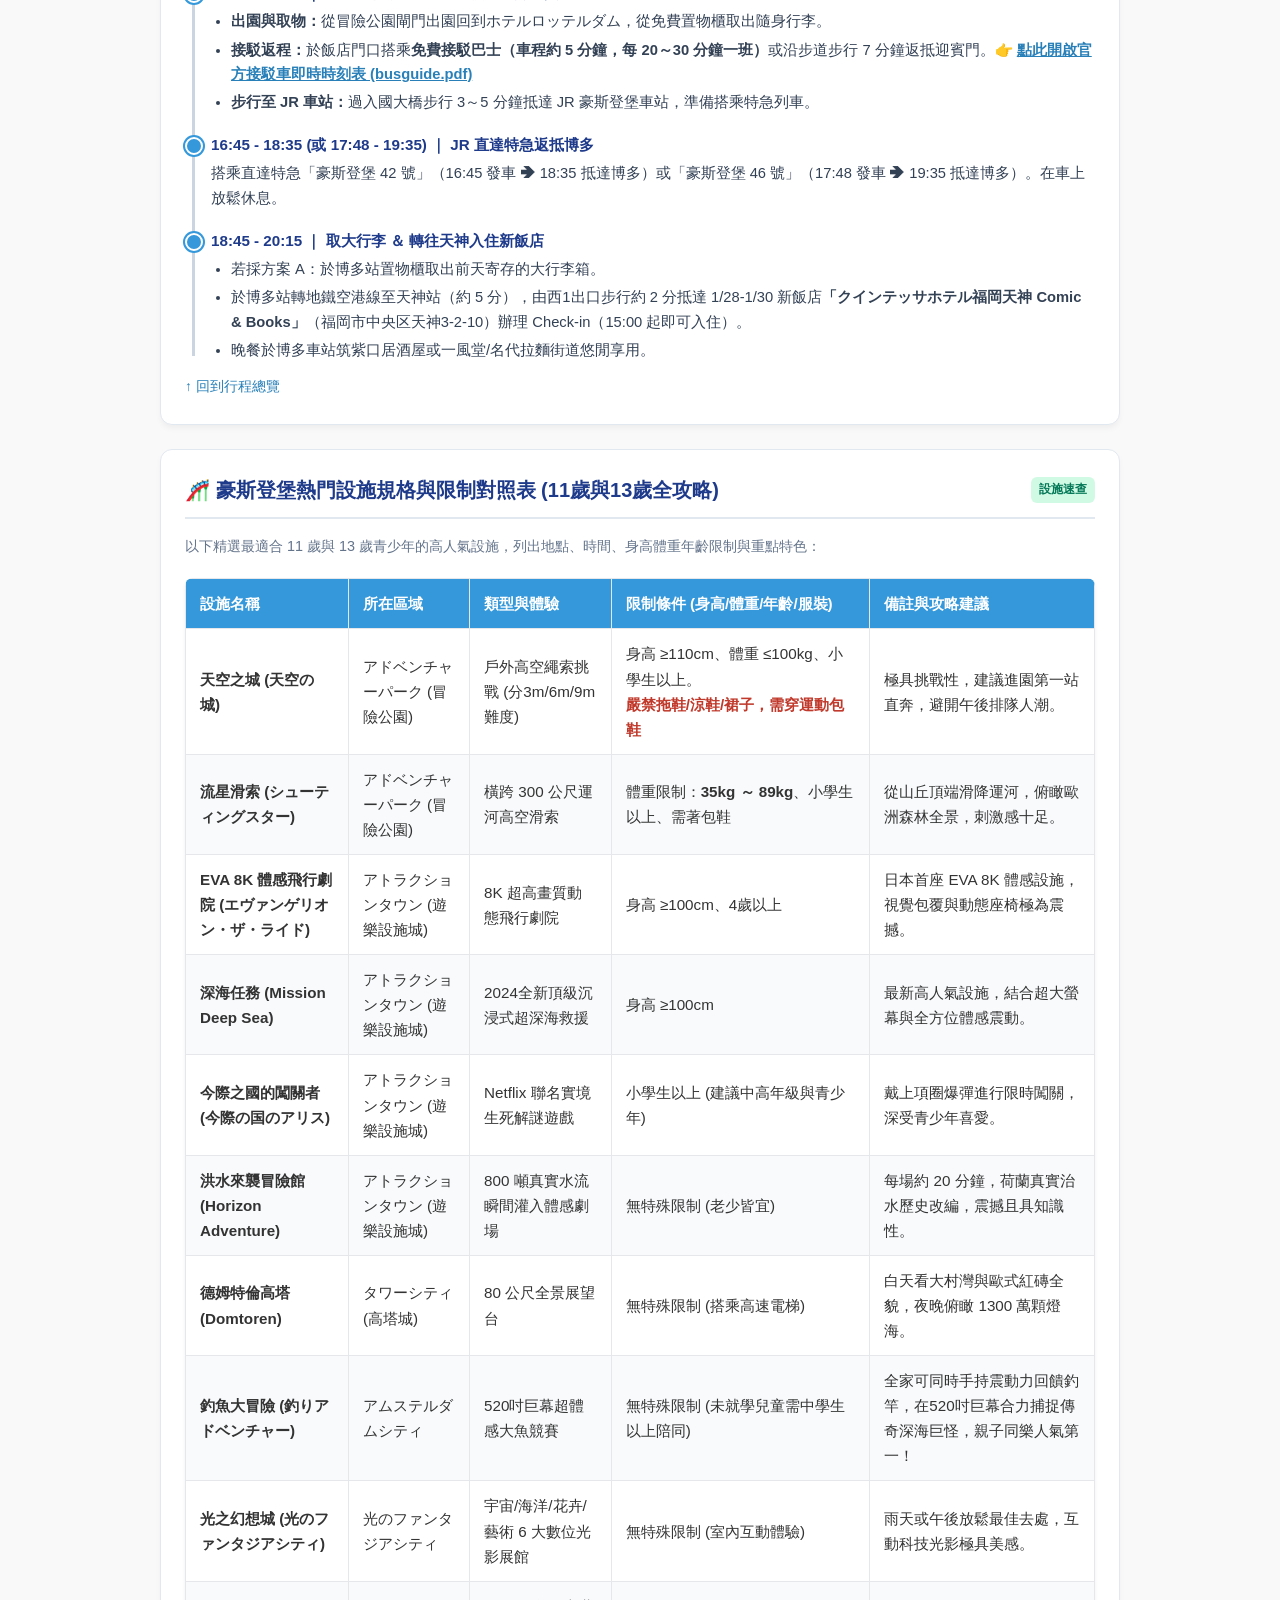
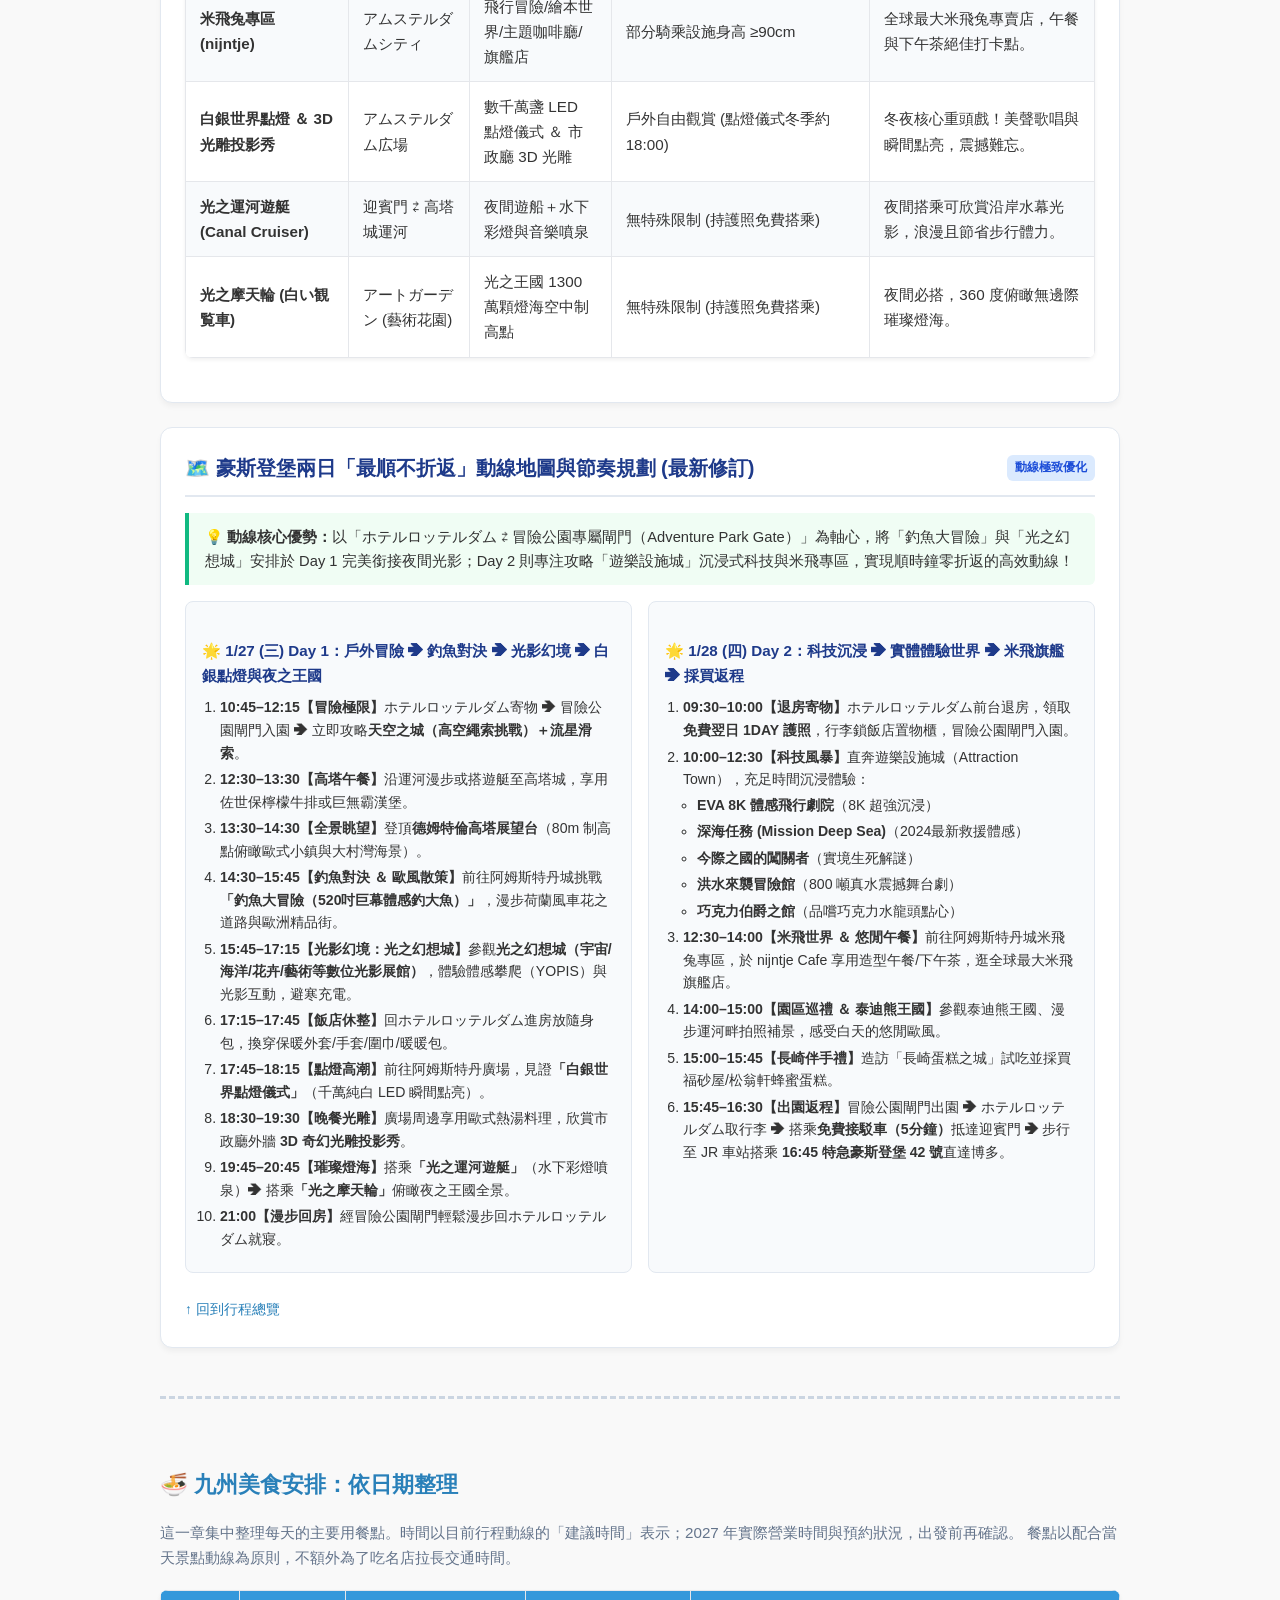
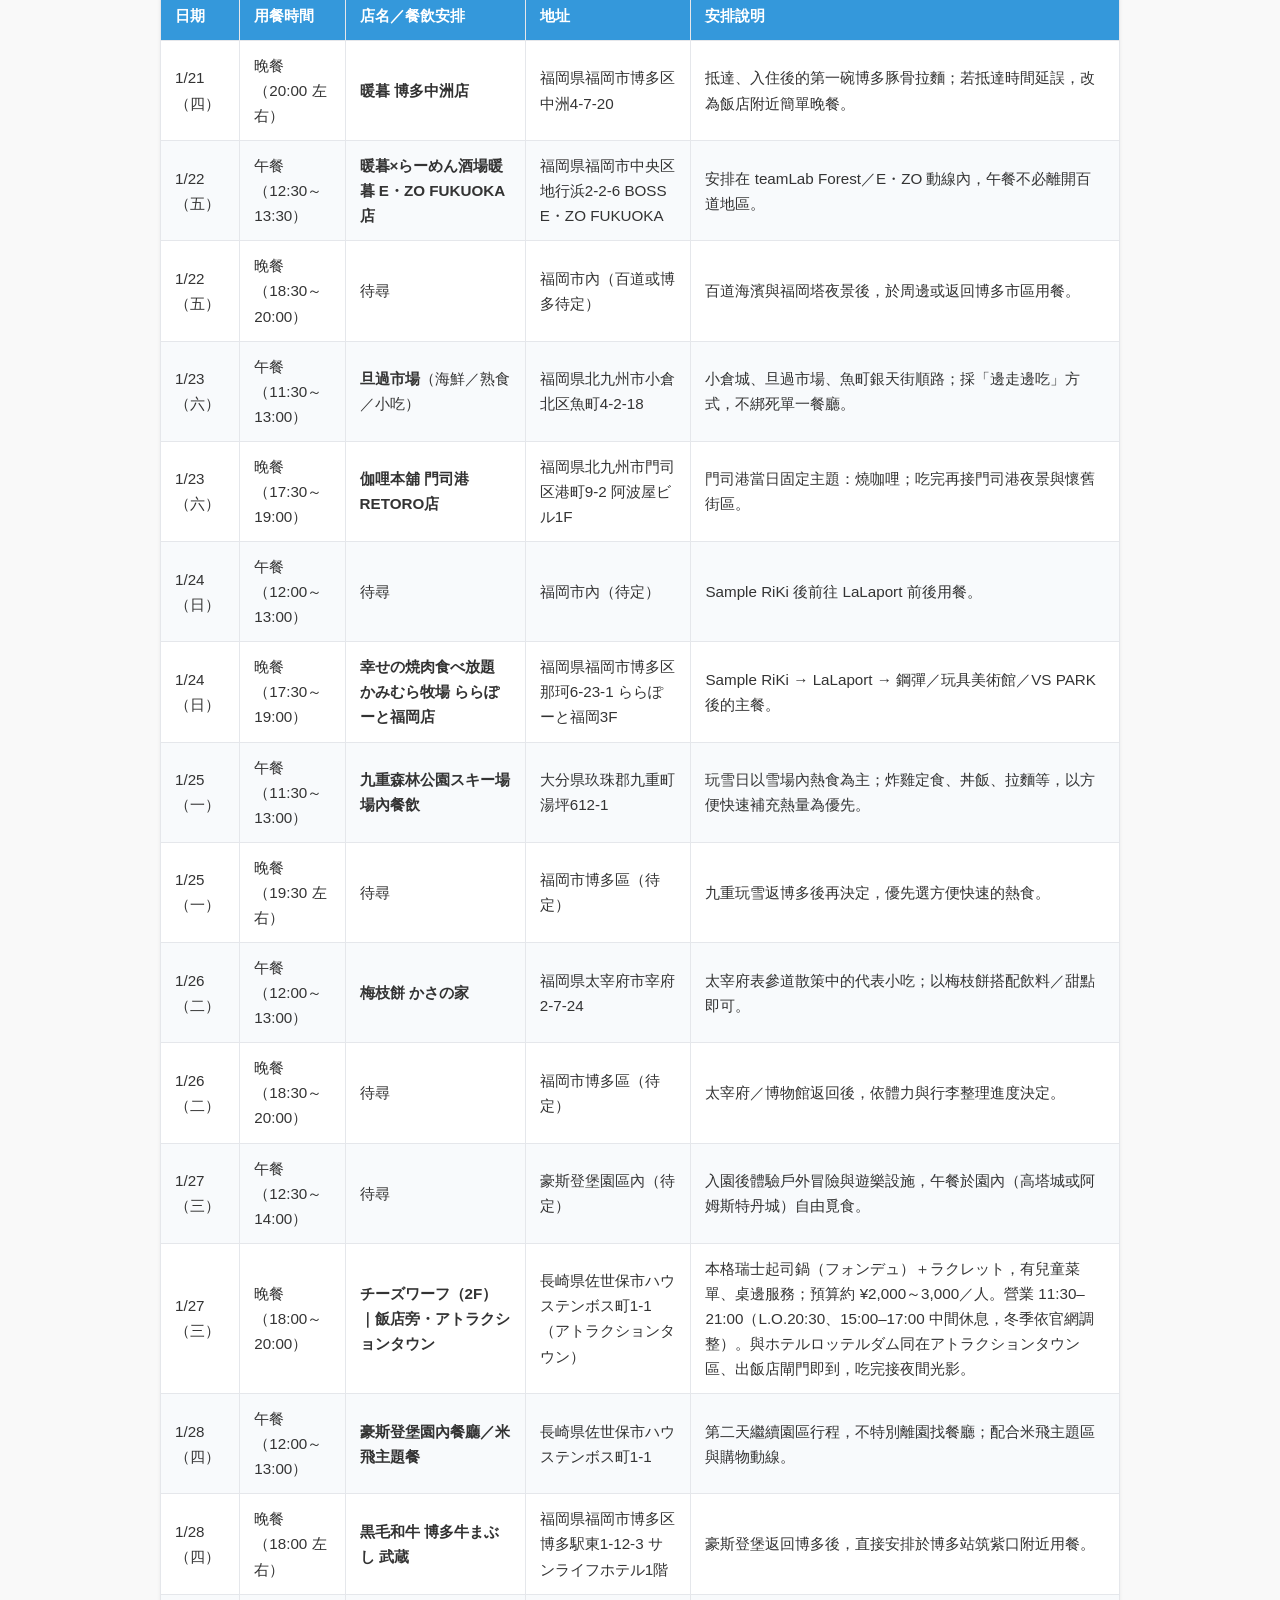
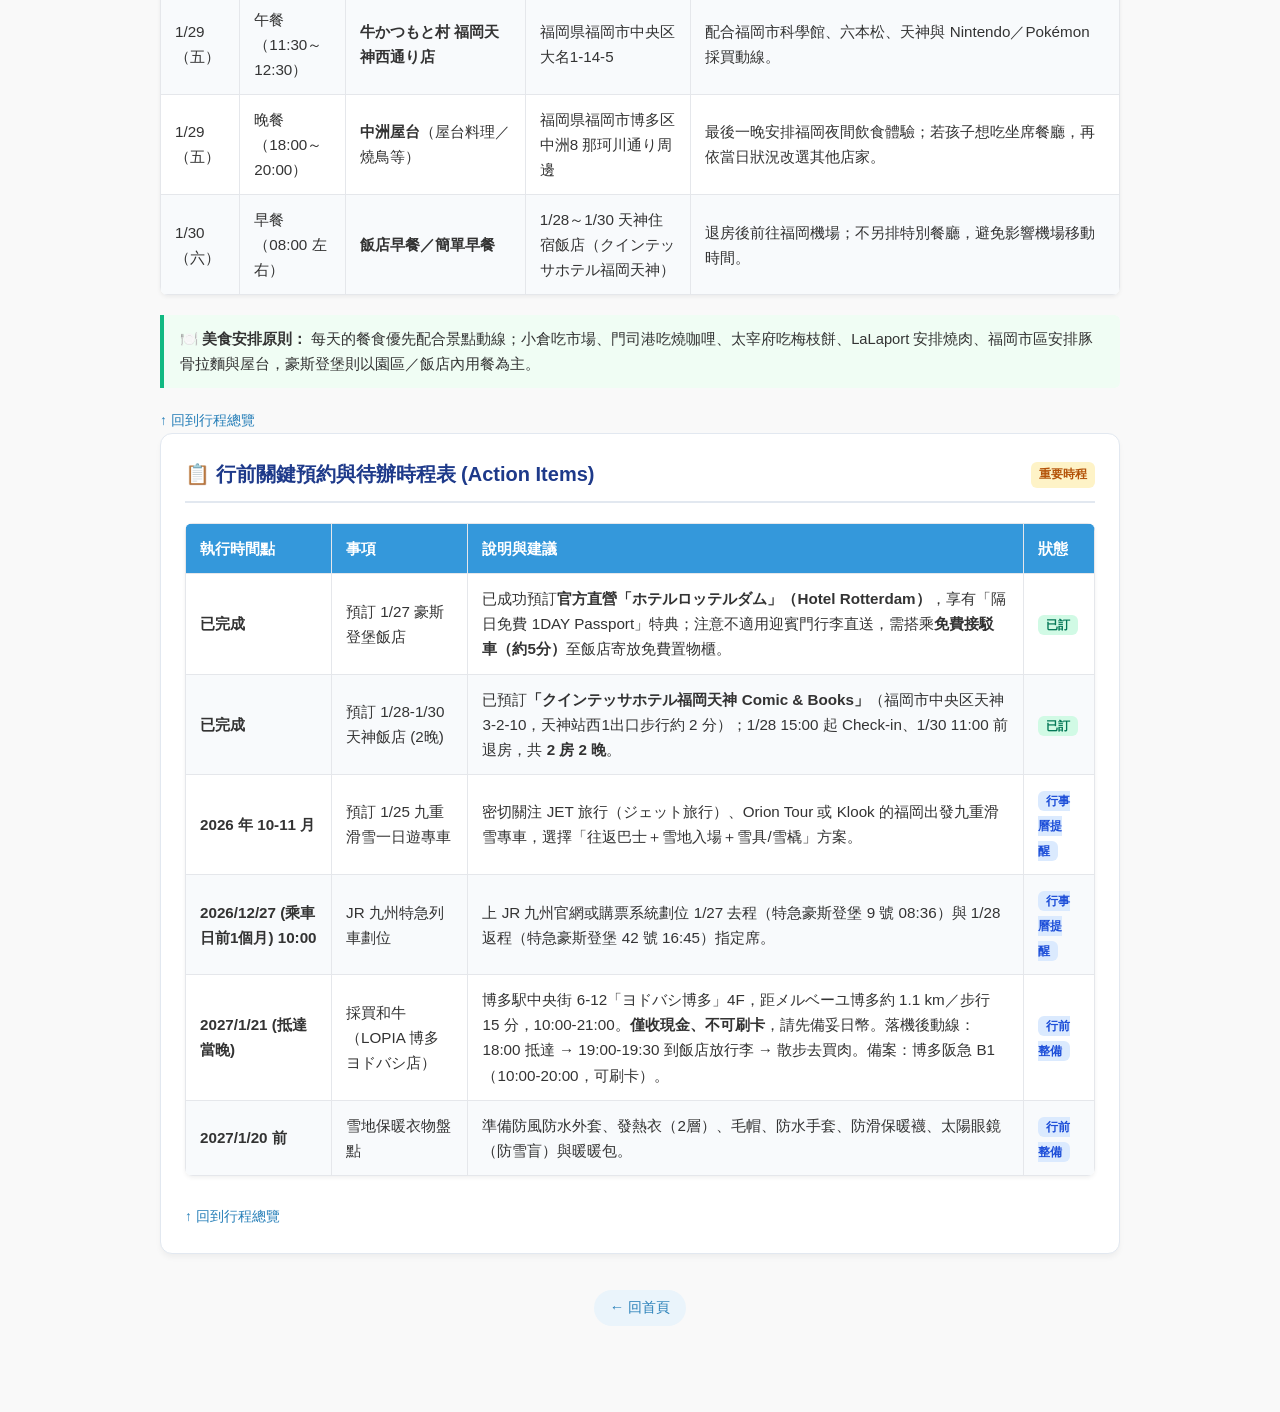
==== commit bbed2ead: "2027 九州計畫：1/28-1/30 住宿定案為クインテッサホテル福岡天神 Comic & Books（福岡市中央区天神3-2-10，天神站西1出口步行2分，2房2晚）" ====
--- a/2027/index.html
+++ b/2027/index.html
@@ -372,15 +372,15 @@
 </tr>
 <tr>
 <td>1/28 (四)</td>
-<td>豪斯登堡（科技／體感設施＋米飛） → 傍晚返回福岡博多</td>
+<td>豪斯登堡（科技／體感設施＋米飛） → 傍晚返回福岡（博多站轉天神）</td>
 <td>09:30 退房二度入園 / 16:45 特急</td>
-<td>博多市區傳統飯店 (待訂)</td>
+<td>天神：クインテッサホテル福岡天神 Comic &amp; Books（天神站西1出口步行2分）</td>
 </tr>
 <tr>
 <td>1/29 (五)</td>
 <td>福岡市科學館＋六本松／天神＋Nintendo FUKUOKA＋Pokémon Center FUKUOKA / 終極打包</td>
 <td>10:00 左右</td>
-<td>博多市區傳統飯店 (待訂)</td>
+<td>天神：クインテッサホテル福岡天神 Comic &amp; Books</td>
 </tr>
 <tr>
 <td>1/30 (六)</td>
@@ -395,7 +395,7 @@
 <p>因前 6 晚入住的公寓式酒店無前台可跨夜寄放行李，1/27 早上前往豪斯登堡時，請執行以下任一方案（僅攜帶 2 天 1 夜輕便行李去樂園）：</p>
 <ul>
 <li><strong>方案 A（車站置物櫃，最順路）：</strong> 1/27 早上 07:45 拖著大行李前往博多車站，將行李鎖在車站內的大型投幣式置物櫃（約 800-1000 日圓/日，跨夜計 2 日）。鎖好後直接進站搭 08:36 的特急前往豪斯登堡。1/28 傍晚回到博多站時再順手取出。</li>
-<li><strong>方案 B（新飯店寄放，免費）：</strong> 若 1/28-1/30 最後兩晚預訂的是「有 24 小時實體前台的正規飯店」，1/27 早上 07:30 提前將大行李拿去這間「明天才要入住」的新飯店寄放。1/28 晚上從豪斯登堡回來時直接辦理 Check-in。</li>
+<li><strong>方案 B（新飯店寄放，免費）：</strong> 1/28-1/30 兩晚已確定入住天神「クインテッサホテル福岡天神 Comic &amp; Books」（有實體前台），1/27 早上 07:30 可先將大行李拿去這間「明天才要入住」的飯店寄放（天神站西1出口步行2分；惟天神與博多站間需再搭地鐵約 5 分，請預留轉乘時間）。1/28 晚上從豪斯登堡返回博多後，再轉地鐵至天神辦理 Check-in。</li>
 </ul>
 </div>
 <h2 id="daily">詳細每日計畫 (精簡版)</h2>
@@ -487,12 +487,12 @@
 </ul>
 </div>
 <div class="day-card">
-<h3>Day 8：1/28 (四) - 豪斯登堡第二天＋返回博多</h3>
+<h3>Day 8：1/28 (四) - 豪斯登堡第二天＋返回福岡（天神）</h3>
 <ul>
 <li><strong>上午：</strong>退房、寄放行李後再次入園，安排科技／體感型設施與米飛主題區；<span class="highlight">不安排 VR 設施。</span></li>
 <li><strong>中午：</strong>米飛主題餐或園內特色餐點。</li>
 <li><strong>下午：</strong>長崎蛋糕採買、最後拍照 → 取行李 → 搭 JR 返回博多。</li>
-<li><strong>晚上：</strong>入住 1/28–1/30 博多新飯店；晚餐可選<strong>博多拉麵或海鮮丼</strong>。</li>
+<li><strong>晚上：</strong>入住 1/28–1/30 天神新飯店<strong>「クインテッサホテル福岡天神 Comic &amp; Books」</strong>；晚餐可選<strong>博多拉麵或海鮮丼</strong>。</li>
 <li><strong>晚餐：</strong>黒毛和牛 博多牛まぶし 武蔵（18:00 左右）。</li></ul>
 </div>
 <div class="day-card">
@@ -509,7 +509,7 @@
 <h3>Day 10：1/30 (六) - 福岡 → 桃園</h3>
 <ul>
 <li><strong>早上：</strong>飯店早餐／簡單早餐後退房。</li>
-<li><strong>交通：</strong>最晚 09:30 離開飯店，前往福岡機場國際線。</li>
+<li><strong>交通：</strong>最晚 09:30 離開飯店，於天神站搭地下鐵空港線直達福岡機場（約 11 分），再轉接駁車至國際線航廈。</li>
 <li><strong>航班：</strong>星宇航空 JX843（12:10 福岡機場 I ✈️ 13:50 桃園 T1）。</li>
 </ul>
 </div>
@@ -566,7 +566,7 @@
 <td><strong>1/28 (四)</strong></td>
 <td>豪斯登堡科技沉浸 (EVA 8K/深海任務/今際之國/洪水館) + 米飛專區 ➔ 返博多</td>
 <td>JR 特急豪斯登堡 42 號 (16:45-18:35)</td>
-<td>退房寄行李領免費門票 ➔ 回博多入住新飯店</td>
+<td>退房寄行李領免費門票 ➔ 返博多轉地鐵至天神入住新飯店</td>
 <td>官方飯店享第二天免費 1DAY 護照特典</td>
 </tr>
 </tbody>
@@ -726,7 +726,7 @@
 <h4>🧳 大行李最佳解決方案 (三擇一)</h4>
 <ul>
 <li><strong>方案 A（博多車站置物櫃 - 推薦）：</strong> 07:45 拖至博多站筑紫口/中央改札口，存入特大型置物櫃（約 800-1000円/日，跨夜加計1日），憑 Suica/IC 卡開鎖。</li>
-<li><strong>方案 B（1/28新飯店預寄）：</strong> 若 1/28 訂博多站前傳統飯店，07:30 先去前台寄放明天才入住的行李。</li>
+<li><strong>方案 B（1/28新飯店預寄）：</strong> 1/28-1/30 入住天神「クインテッサホテル福岡天神 Comic &amp; Books」，07:30 可先去前台寄放明天才入住的行李（天神站西1出口步行2分）。</li>
 <li><strong>方案 C（黑貓宅急便）：</strong> 1/26 晚上至超商寄送至 1/28 飯店。</li>
 </ul>
 </div>
@@ -896,11 +896,11 @@
 </div>
 <div class="timeline-item">
 <div class="timeline-dot"></div>
-<div class="timeline-time">18:45 - 20:00 ｜ 取大行李 ＆ 入住博多新飯店</div>
+<div class="timeline-time">18:45 - 20:15 ｜ 取大行李 ＆ 轉往天神入住新飯店</div>
 <div class="timeline-content">
 <ul>
 <li>若採方案 A：於博多站置物櫃取出前天寄存的大行李箱。</li>
-<li>前往 1/28-1/30 博多新飯店辦理 Check-in（推薦：都飯店博多、JR九州Blossom博多中央、Forza博多等步行5分鐘內且有24小時前台之飯店）。</li>
+<li>於博多站轉地鐵空港線至天神站（約 5 分），由西1出口步行約 2 分抵達 1/28-1/30 新飯店<strong>「クインテッサホテル福岡天神 Comic &amp; Books」</strong>（福岡市中央区天神3-2-10）辦理 Check-in（15:00 起即可入住）。</li>
 <li>晚餐於博多車站筑紫口居酒屋或一風堂/名代拉麵街道悠閒享用。</li>
 </ul>
 </div>
@@ -1208,7 +1208,7 @@
 <td>1/30（六）</td>
 <td>早餐（08:00 左右）</td>
 <td><strong>飯店早餐／簡單早餐</strong></td>
-<td>1/28～1/30 博多住宿飯店</td>
+<td>1/28～1/30 天神住宿飯店（クインテッサホテル福岡天神）</td>
 <td>退房後前往福岡機場；不另排特別餐廳，避免影響機場移動時間。</td>
 </tr>
 </tbody>
@@ -1243,10 +1243,10 @@
 <td><span class="tag tag-green">已訂</span></td>
 </tr>
 <tr>
-<td><strong>即日起</strong></td>
-<td>預訂 1/28-1/30 博多飯店 (2晚)</td>
-<td>選擇博多車站筑紫口或博多口<strong>步行 3-5 分鐘內、具 24 小時前台</strong>之飯店，方便 1/27 預寄行李或 1/28 出站後快速入住。</td>
-<td><span class="tag tag-amber">待訂房</span></td>
+<td><strong>已完成</strong></td>
+<td>預訂 1/28-1/30 天神飯店 (2晚)</td>
+<td>已預訂<strong>「クインテッサホテル福岡天神 Comic &amp; Books」</strong>（福岡市中央区天神3-2-10，天神站西1出口步行約 2 分）；1/28 15:00 起 Check-in、1/30 11:00 前退房，共 <strong>2 房 2 晚</strong>。</td>
+<td><span class="tag tag-green">已訂</span></td>
 </tr>
 <tr>
 <td><strong>2026 年 10-11 月</strong></td>
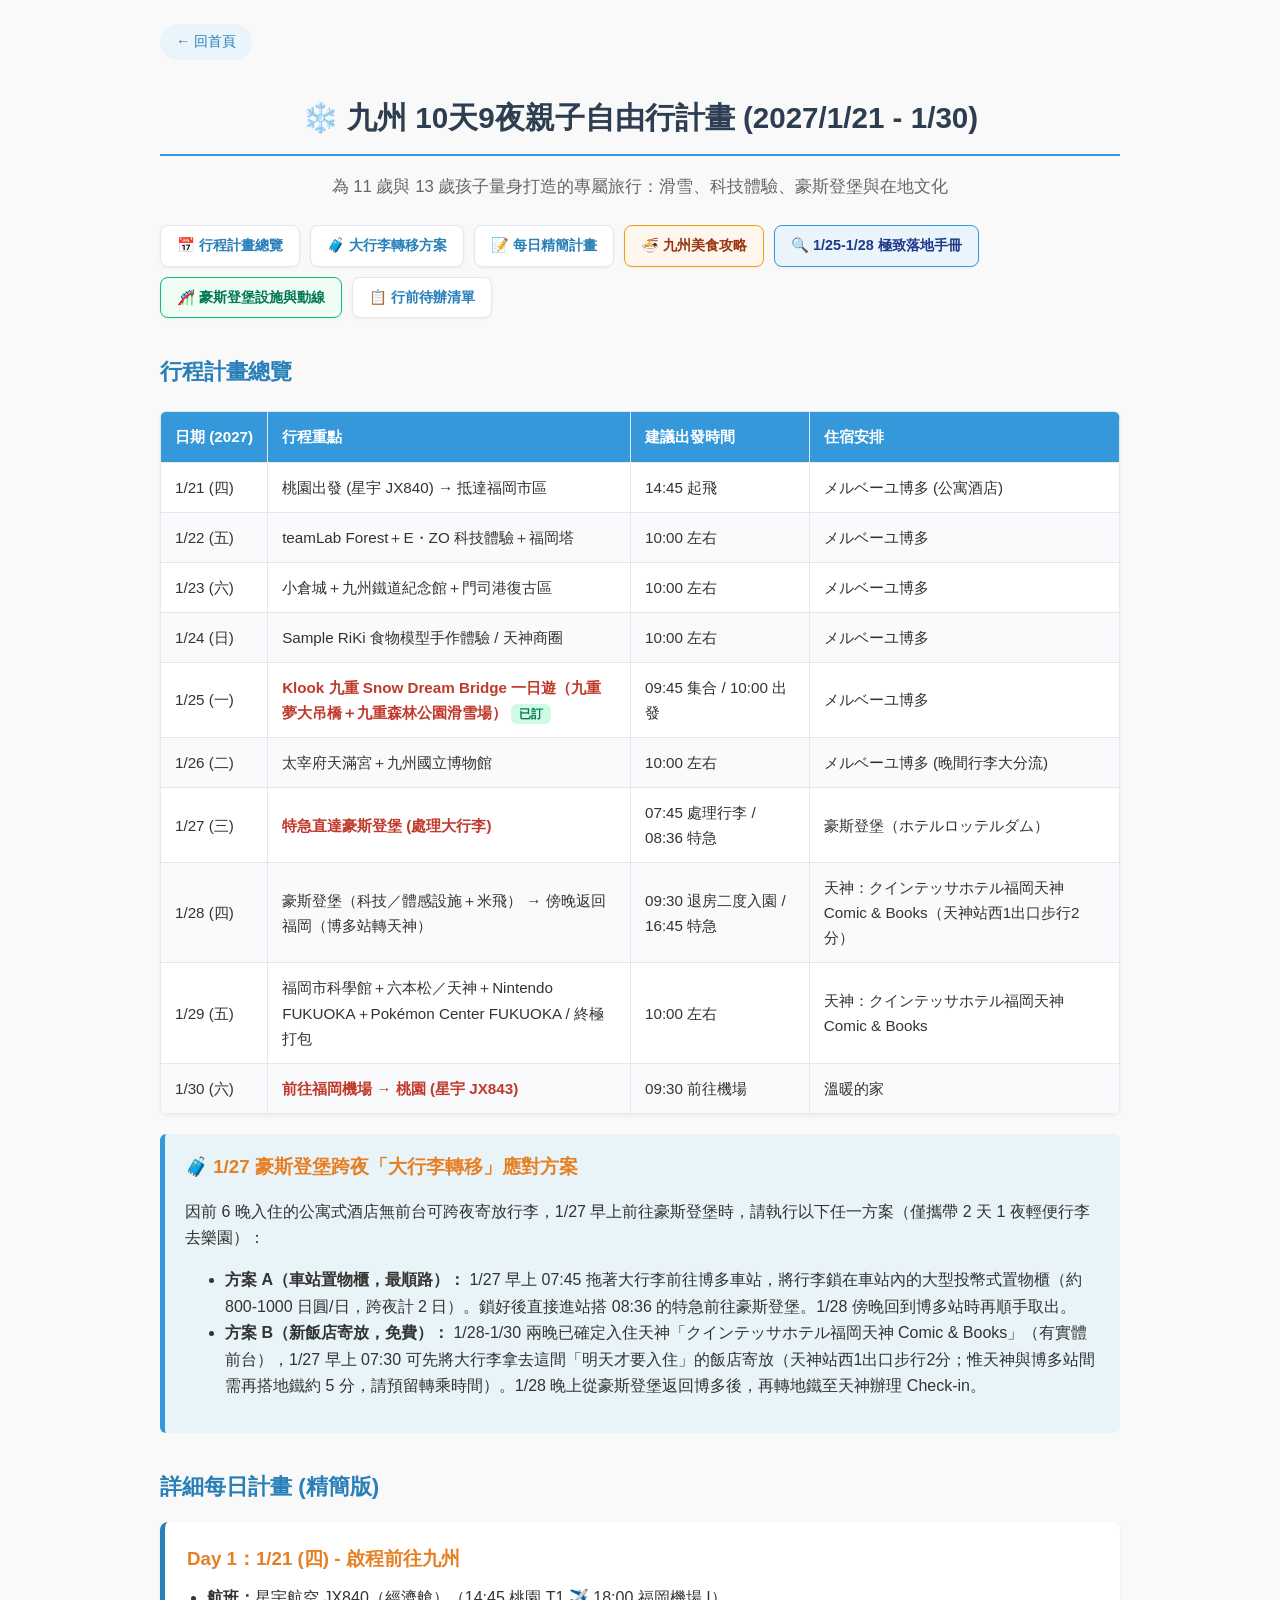
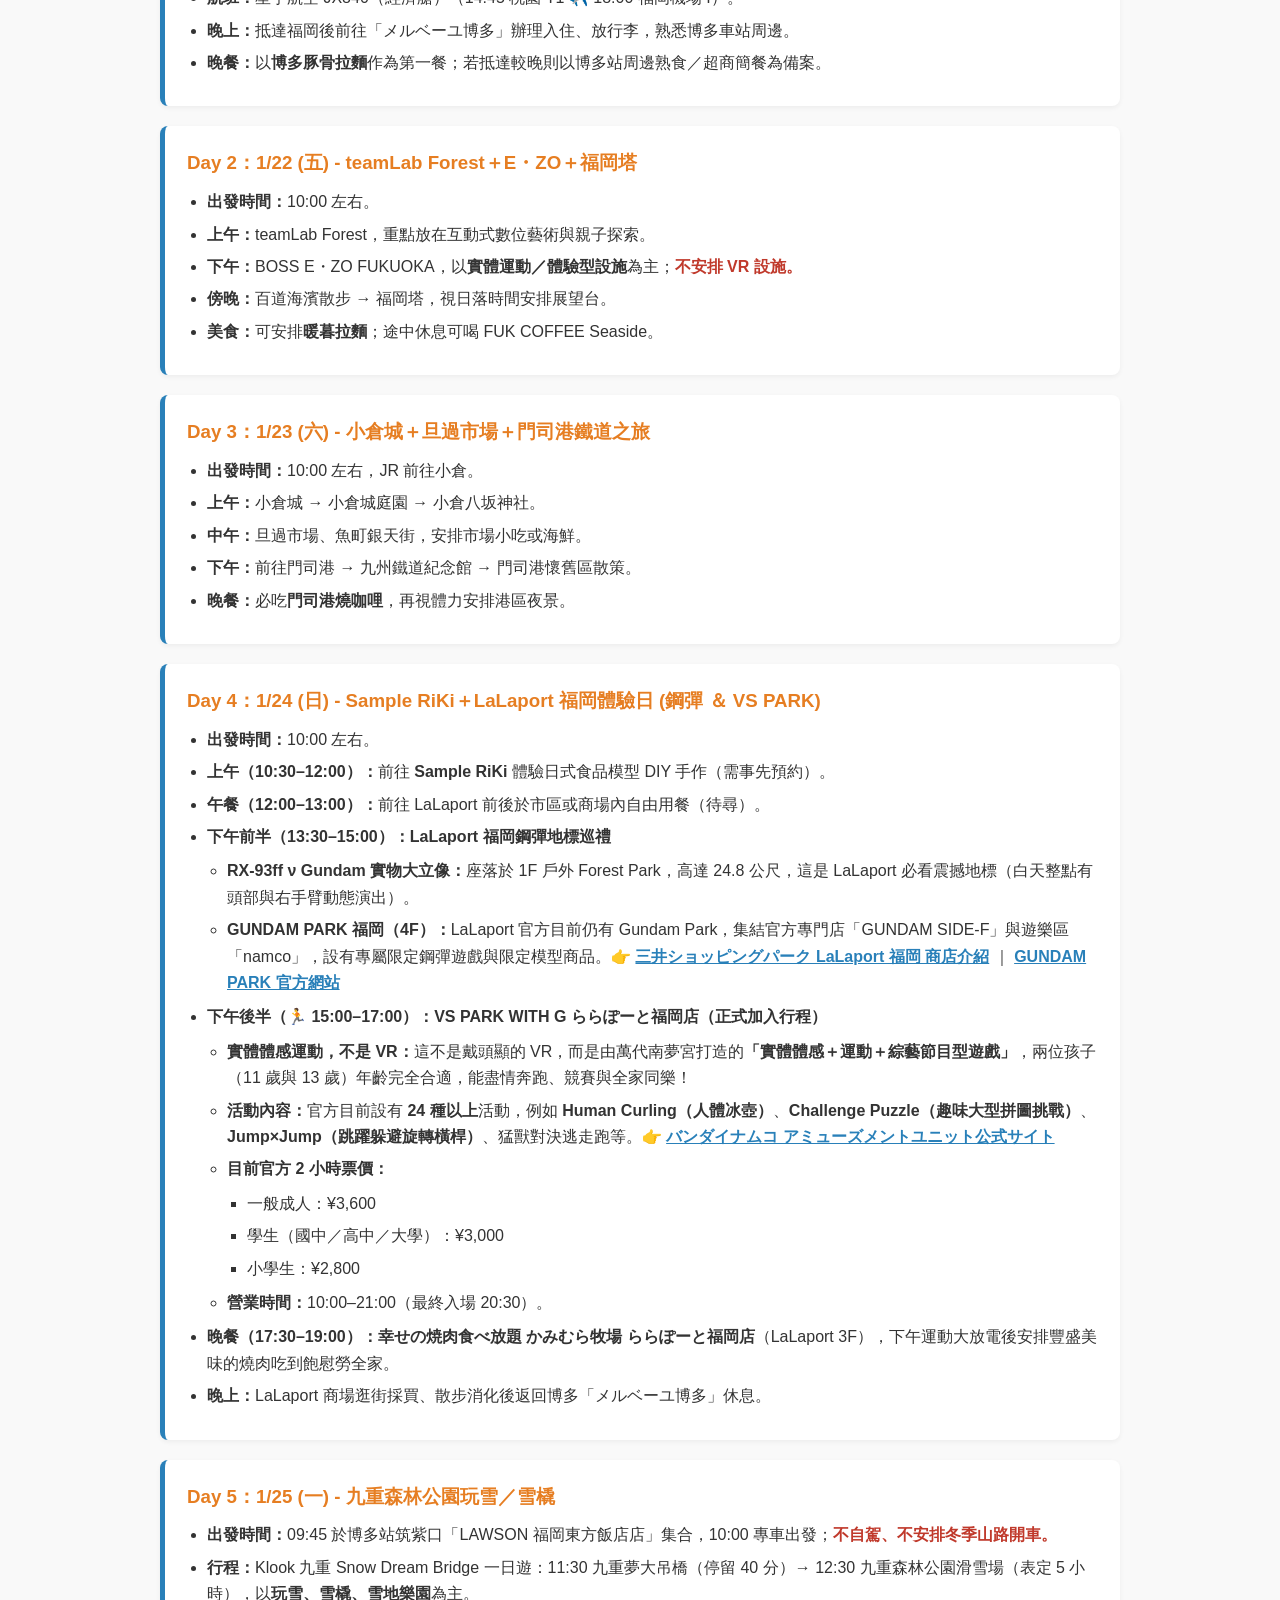
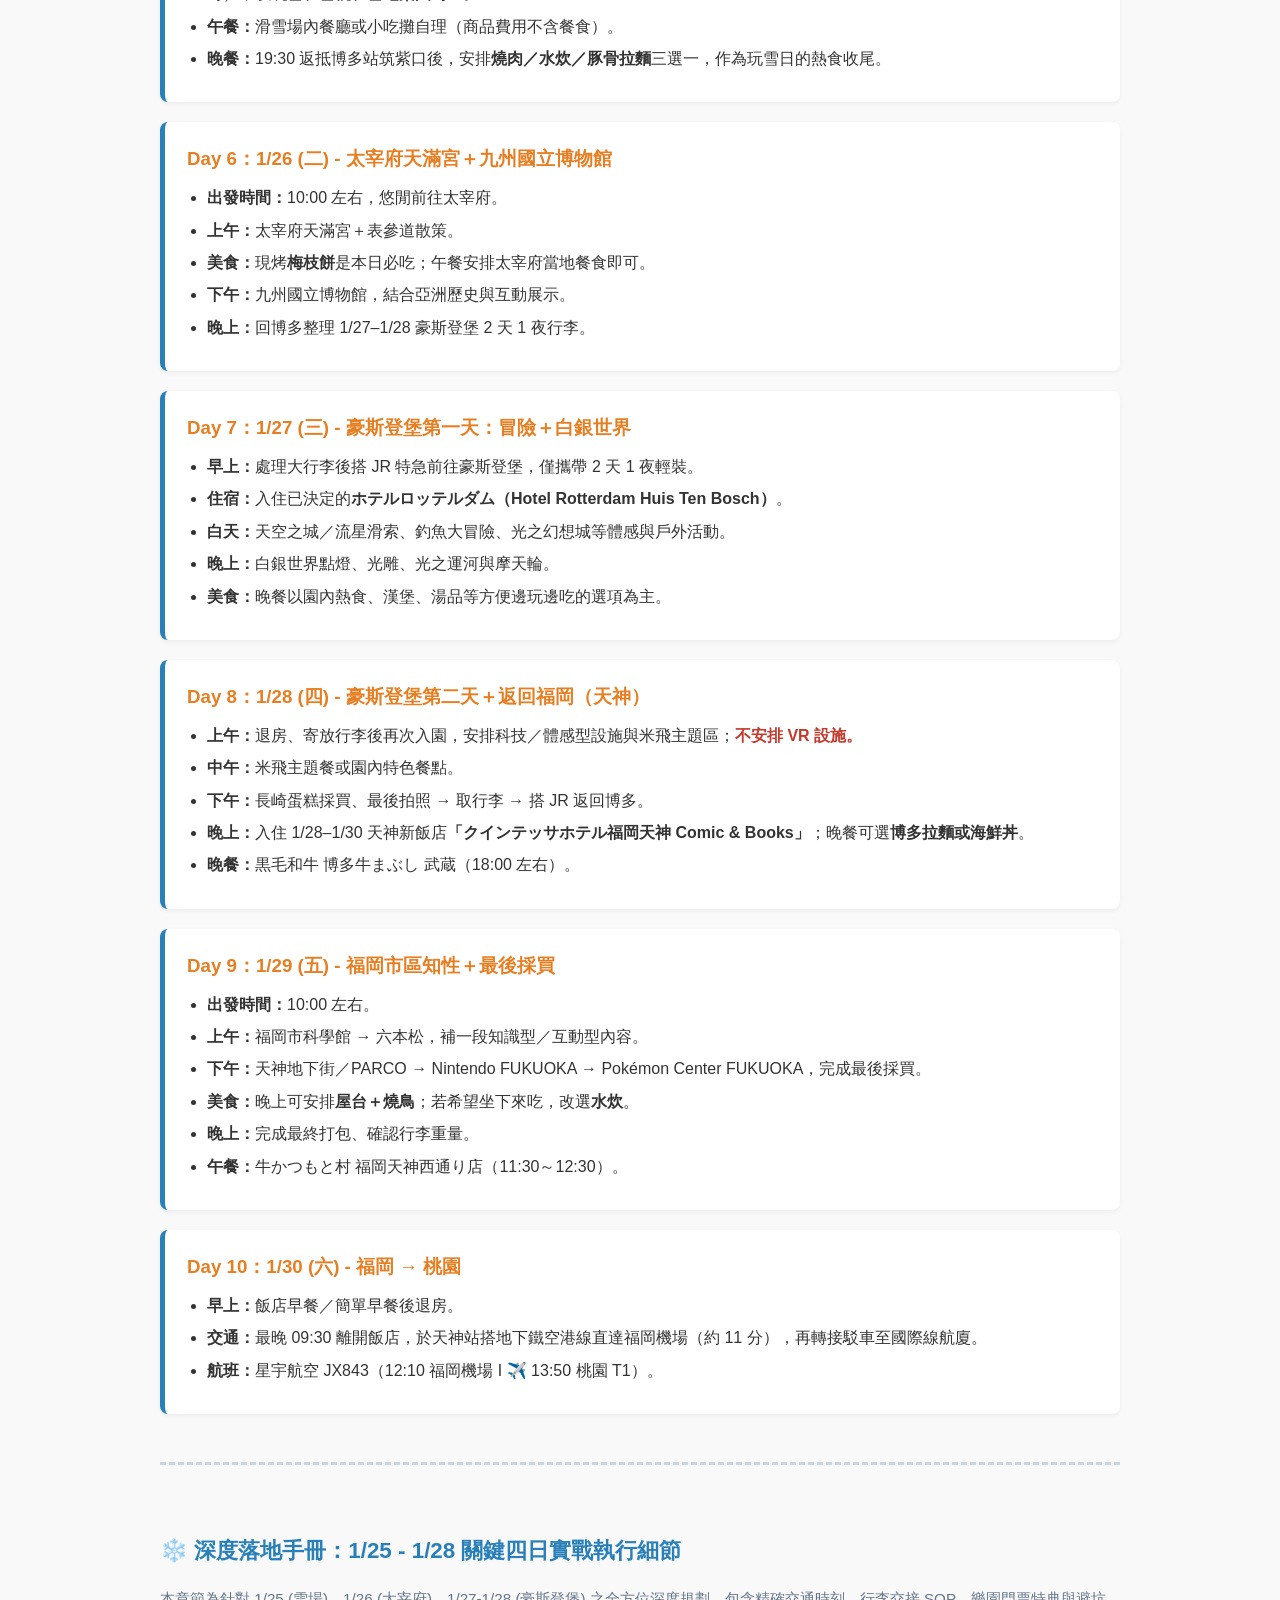
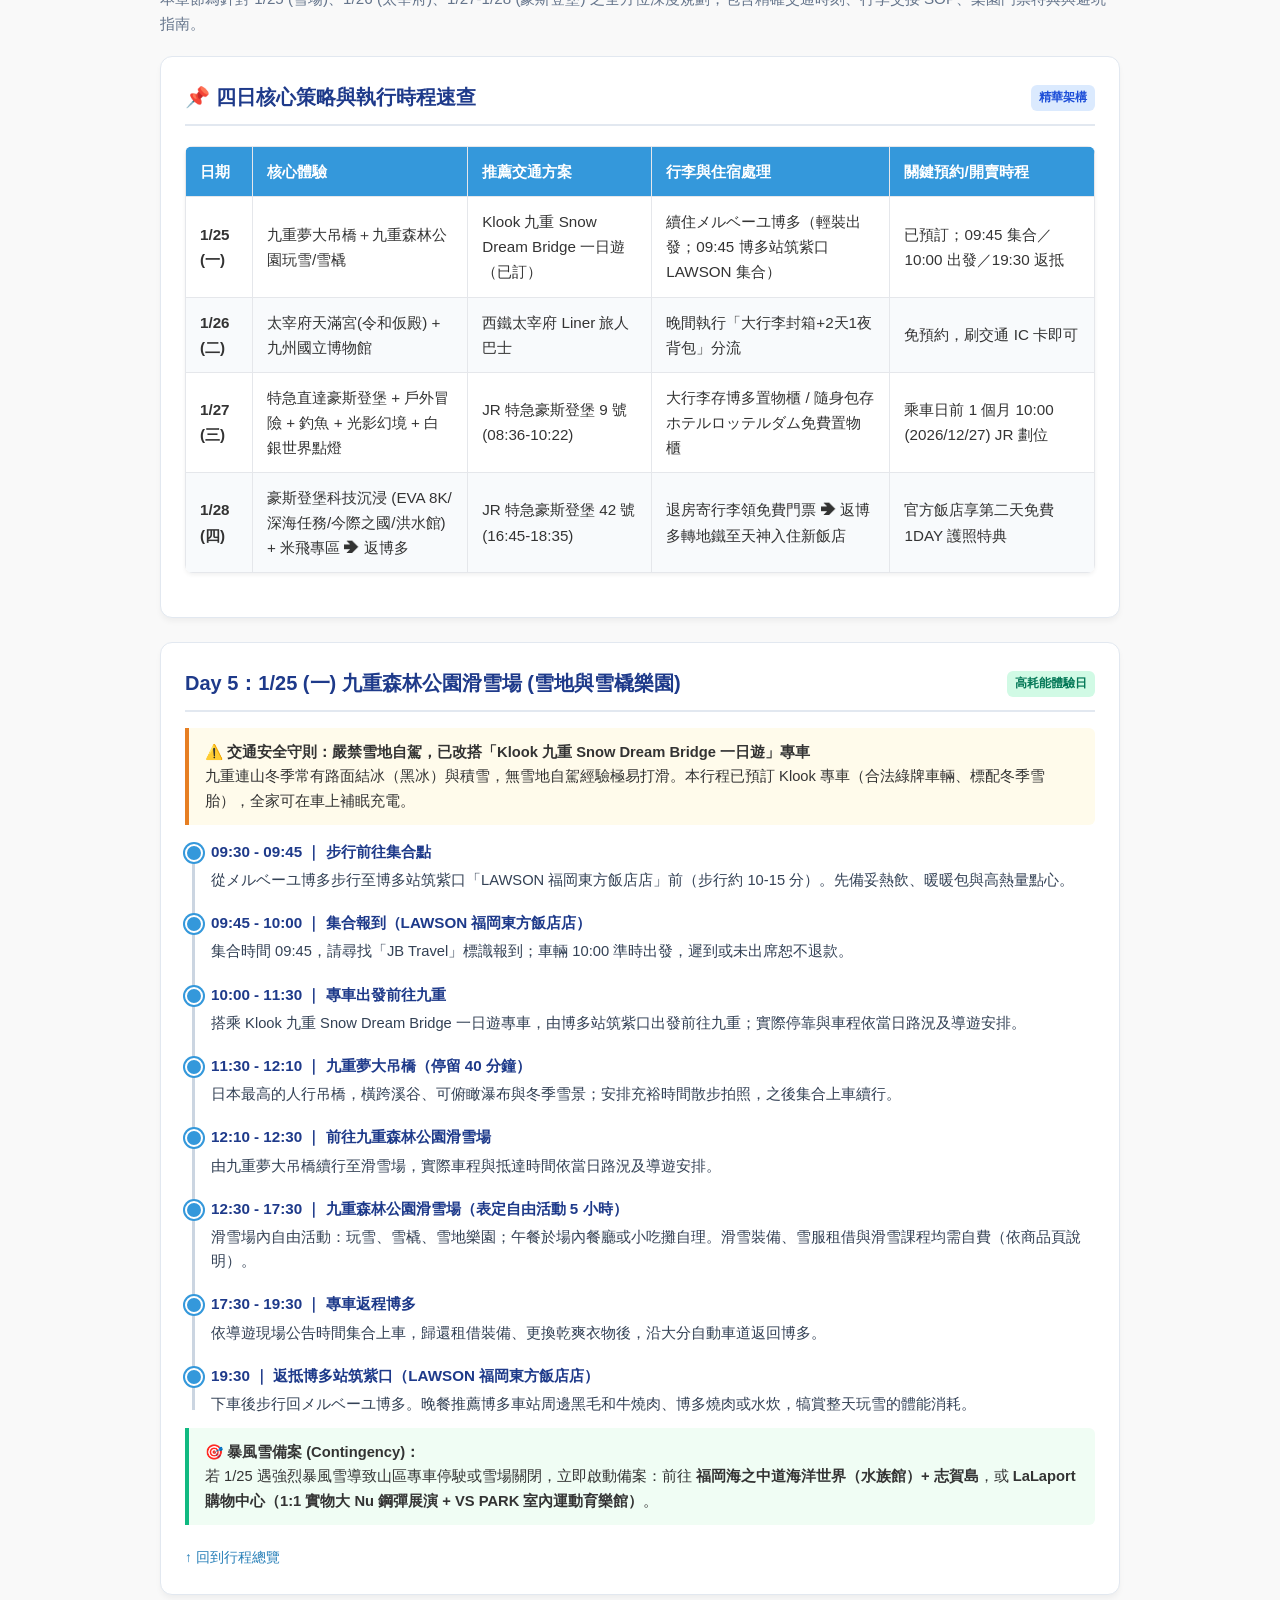
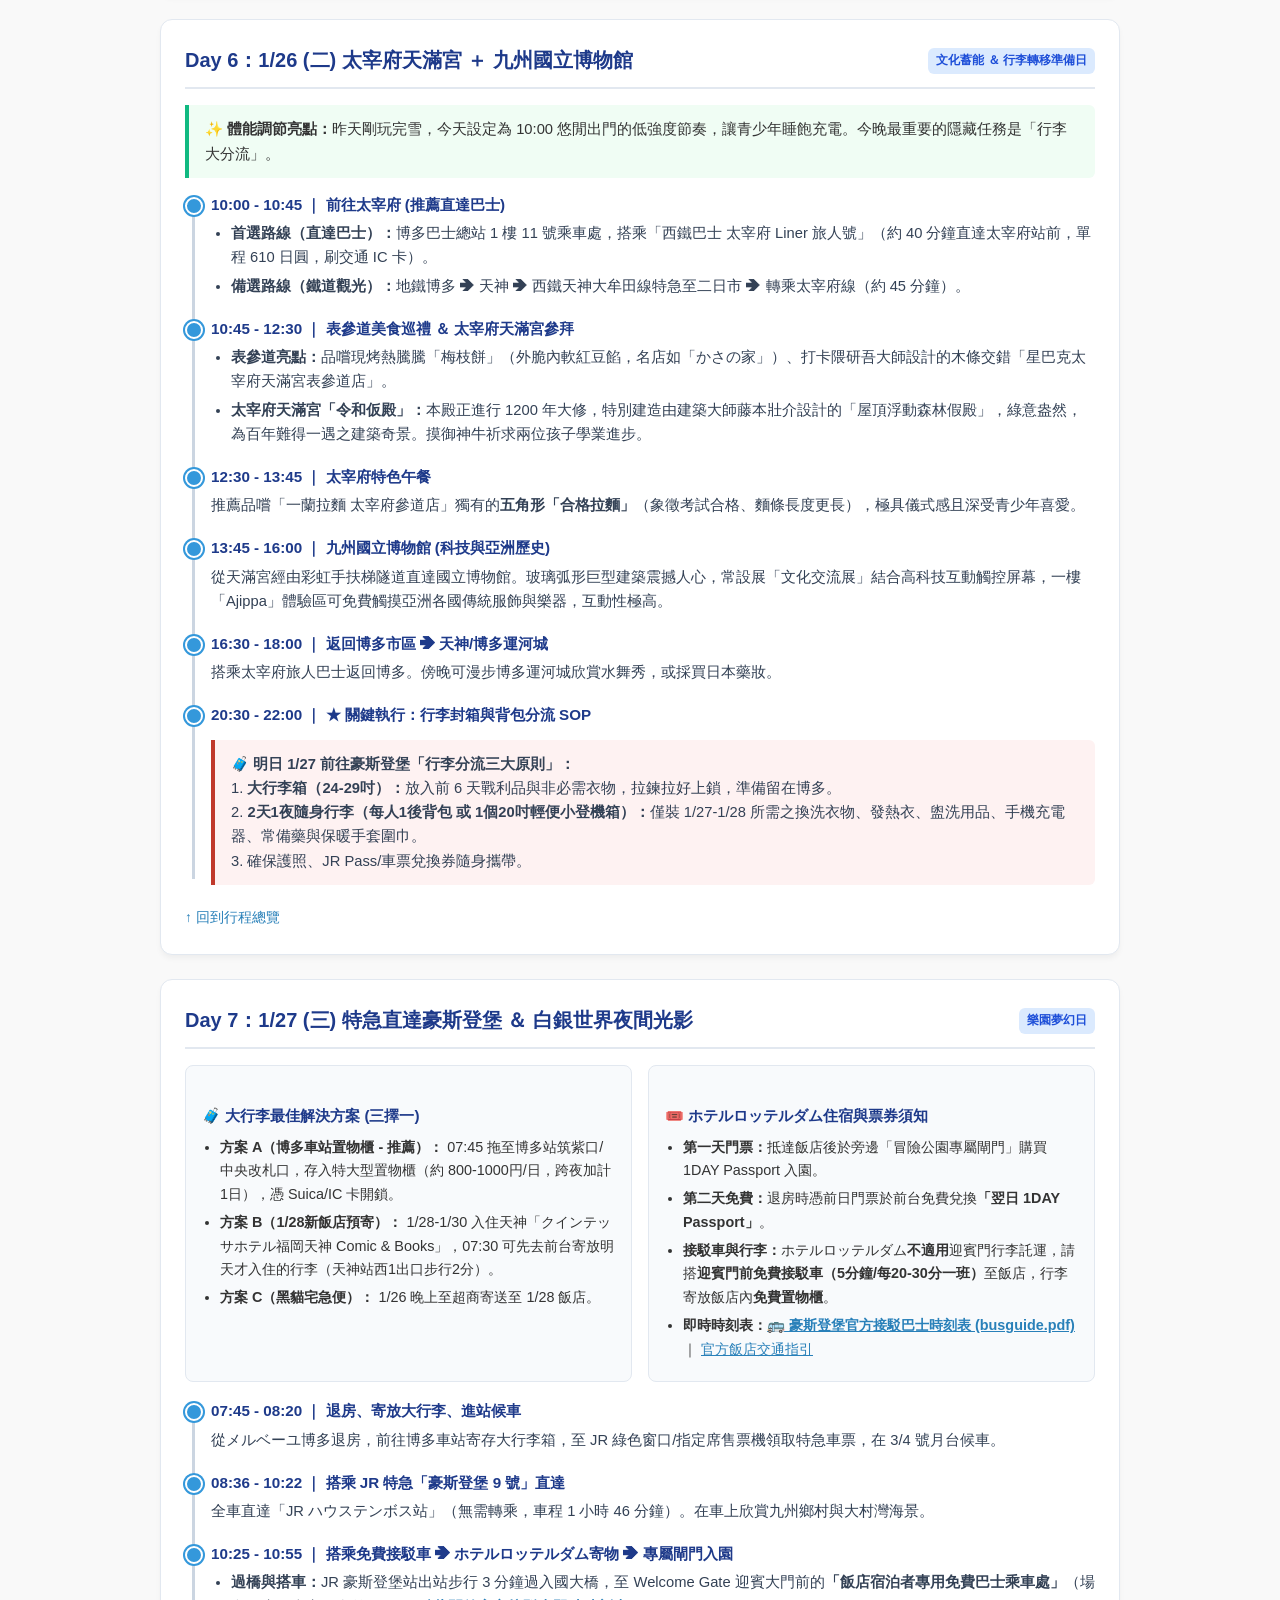
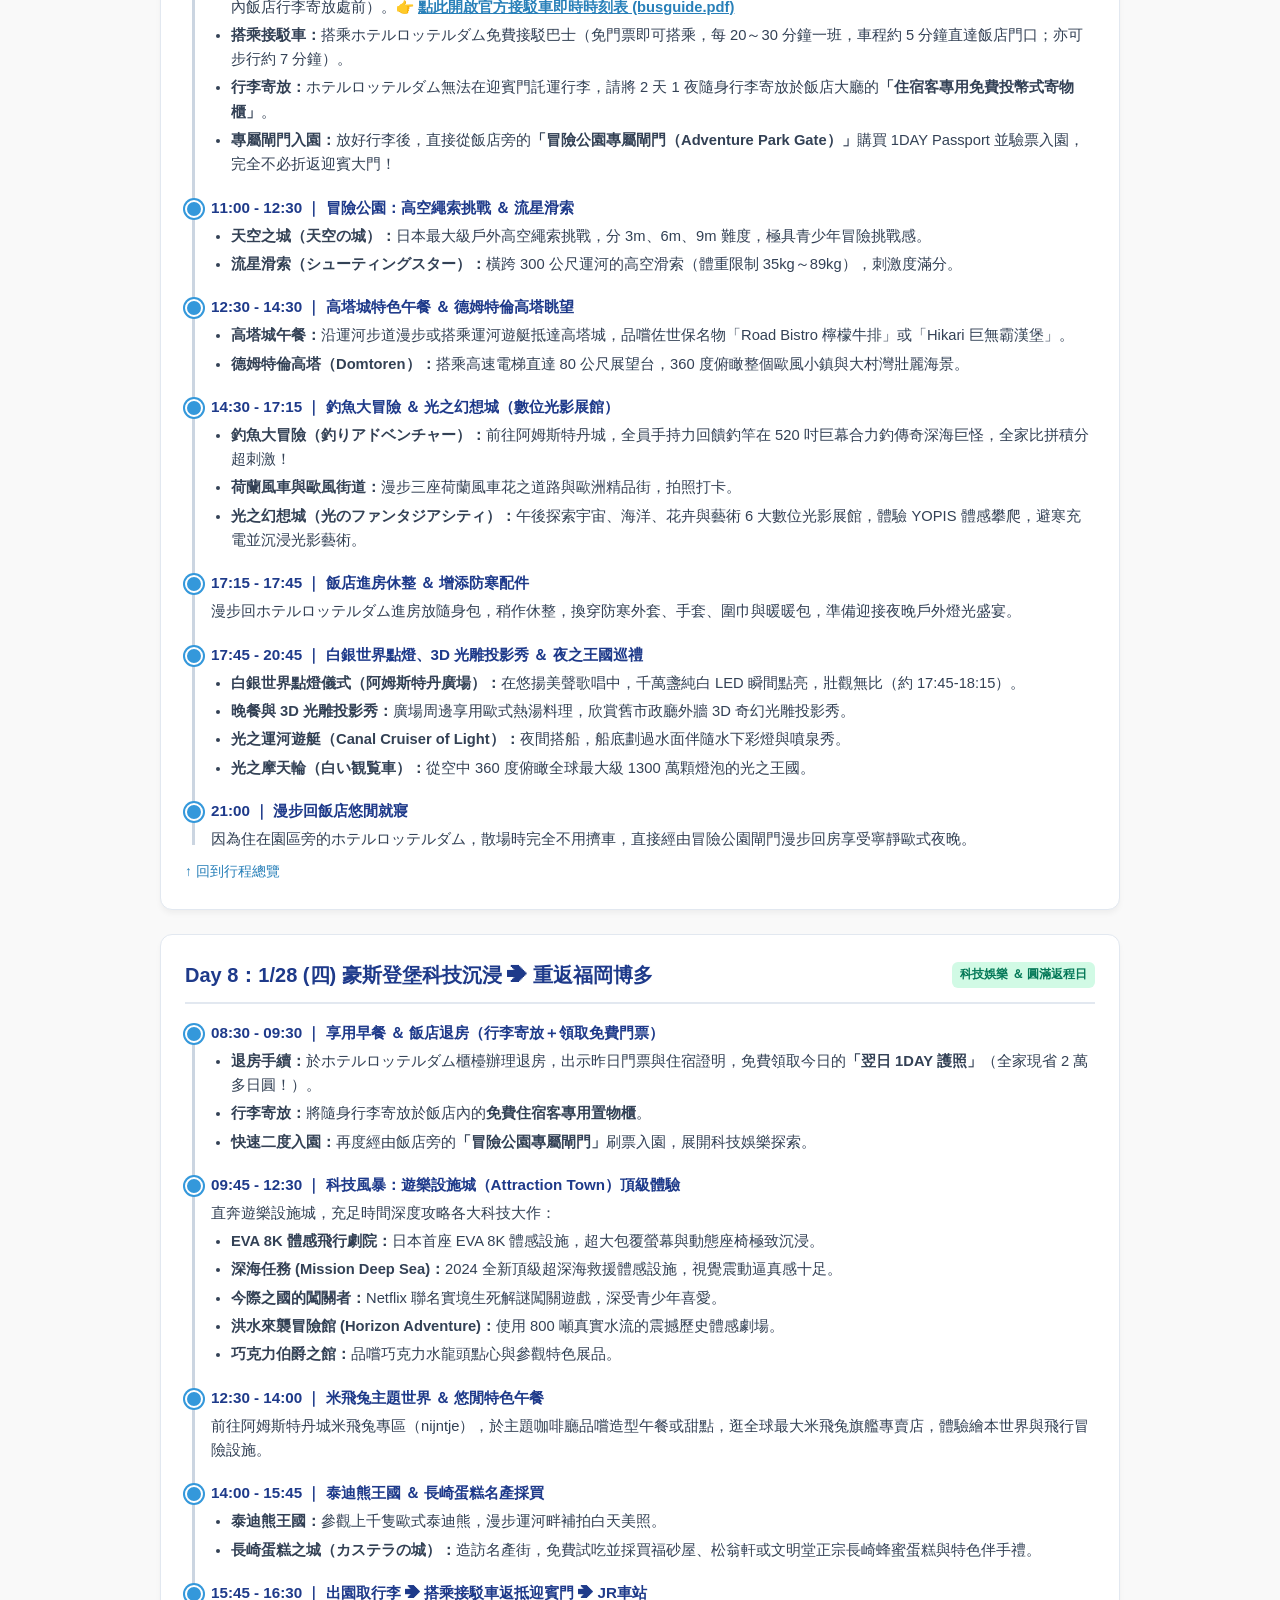
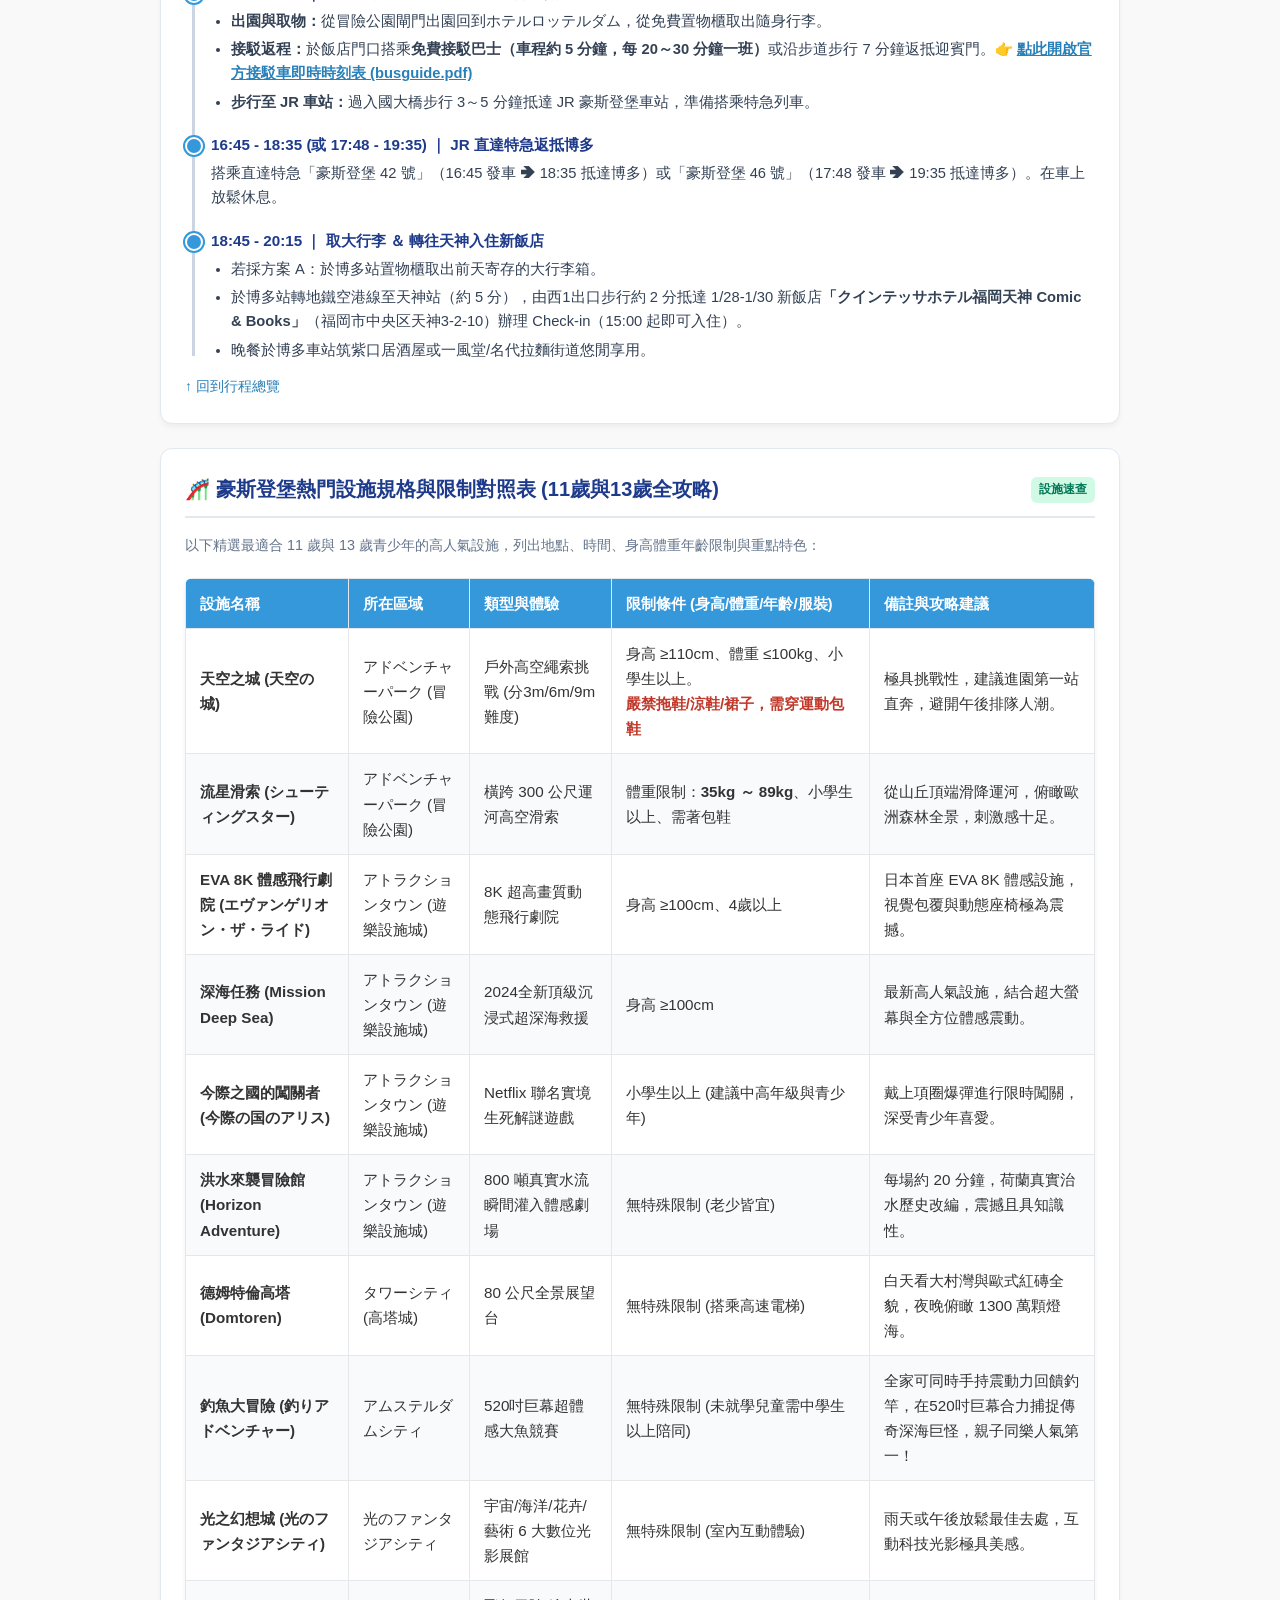
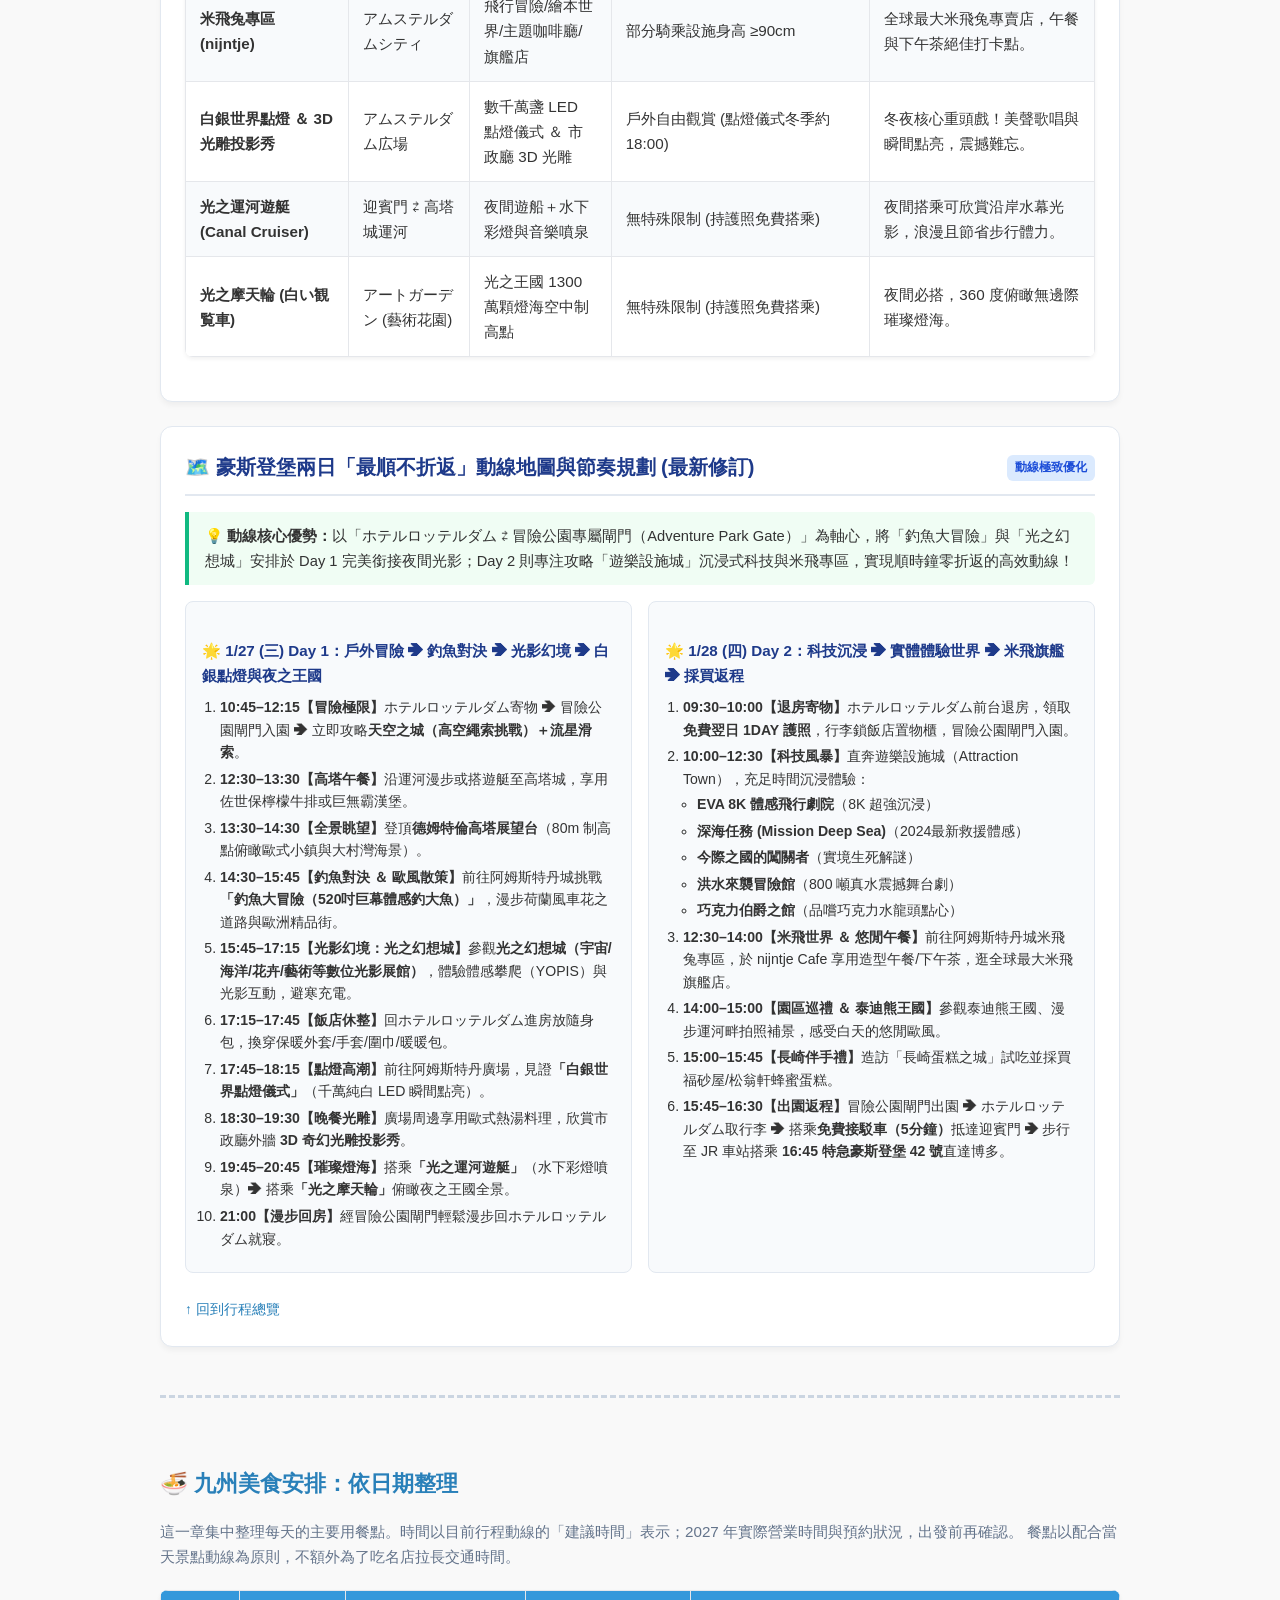
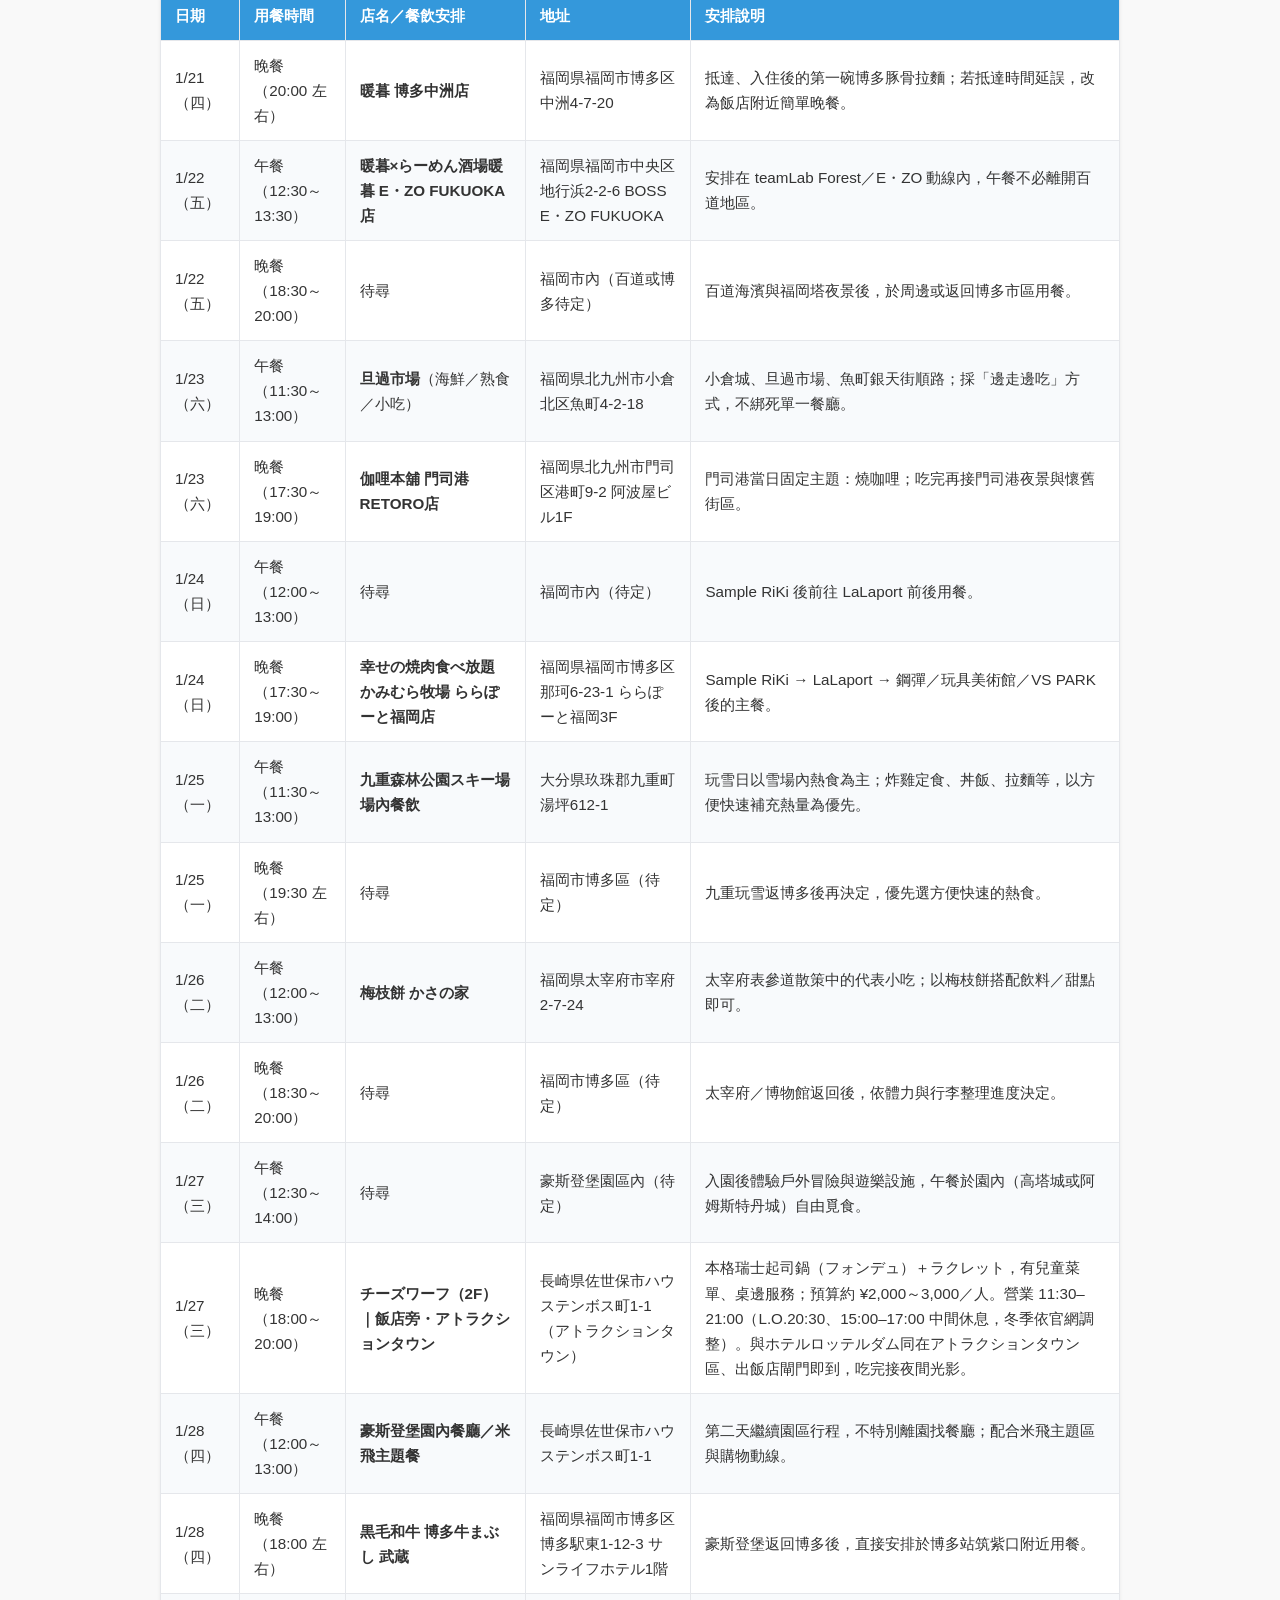
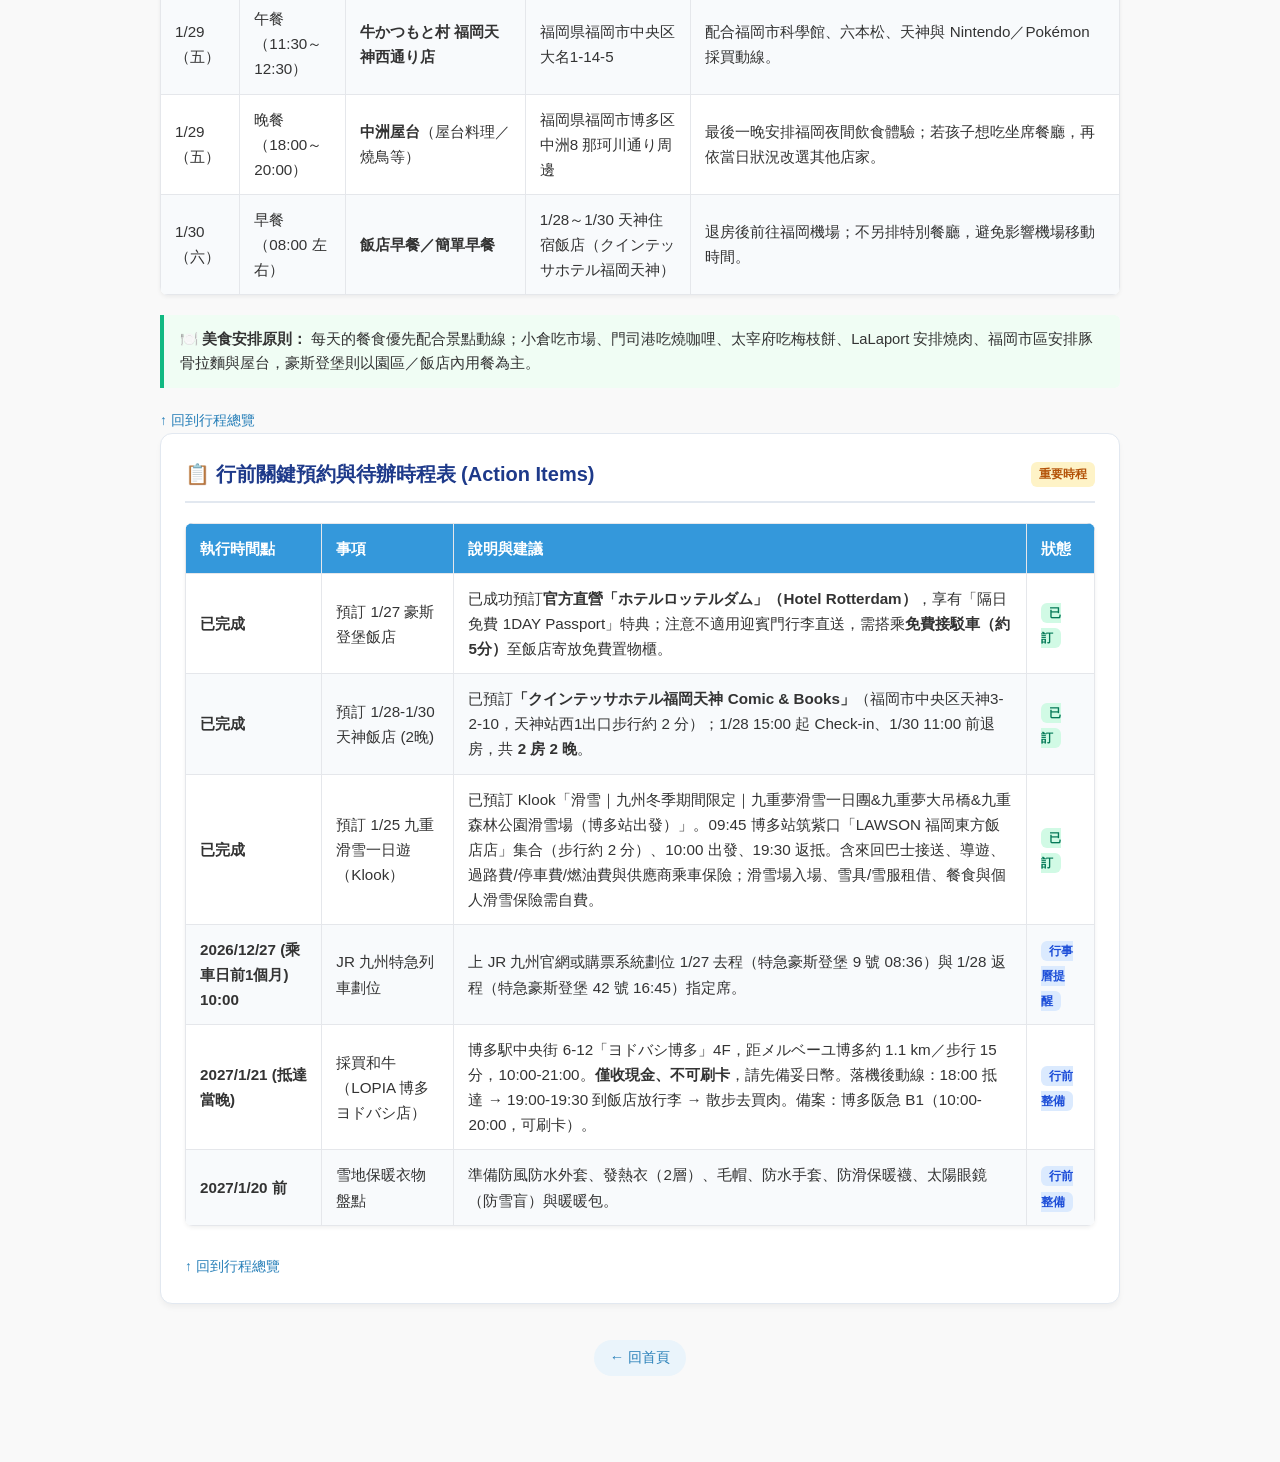
==== commit 3b1cd97b: "2027: mark Kokonoe ski day tour as booked (Klook)" ====
--- a/2027/index.html
+++ b/2027/index.html
@@ -354,8 +354,8 @@
 </tr>
 <tr>
 <td>1/25 (一)</td>
-<td><span class="highlight">九重森林公園滑雪場 (平日避開人潮)</span></td>
-<td>07:30 專車發車</td>
+<td><span class="highlight">Klook 九重 Snow Dream Bridge 一日遊（九重夢大吊橋＋九重森林公園滑雪場）</span> <span class="tag tag-green">已訂</span></td>
+<td>09:45 集合 / 10:00 出發</td>
 <td>メルベーユ博多</td>
 </tr>
 <tr>
@@ -460,10 +460,10 @@
 <div class="day-card">
 <h3>Day 5：1/25 (一) - 九重森林公園玩雪／雪橇</h3>
 <ul>
-<li><strong>出發時間：</strong>07:30 專車發車；<span class="highlight">不自駕、不安排冬季山路開車。</span></li>
-<li><strong>行程：</strong>九重森林公園滑雪場，以<strong>玩雪、雪橇、雪地樂園</strong>為主，不安排正式滑雪課程。</li>
-<li><strong>午餐：</strong>雪場熱食，優先選炸雞／丼飯／拉麵等容易補充熱量的餐點。</li>
-<li><strong>晚餐：</strong>回博多後安排<strong>燒肉／水炊／豚骨拉麵</strong>三選一，作為玩雪日的熱食收尾。</li>
+<li><strong>出發時間：</strong>09:45 於博多站筑紫口「LAWSON 福岡東方飯店店」集合，10:00 專車出發；<span class="highlight">不自駕、不安排冬季山路開車。</span></li>
+<li><strong>行程：</strong>Klook 九重 Snow Dream Bridge 一日遊：11:30 九重夢大吊橋（停留 40 分）→ 12:30 九重森林公園滑雪場（表定 5 小時），以<strong>玩雪、雪橇、雪地樂園</strong>為主。</li>
+<li><strong>午餐：</strong>滑雪場內餐廳或小吃攤自理（商品費用不含餐食）。</li>
+<li><strong>晚餐：</strong>19:30 返抵博多站筑紫口後，安排<strong>燒肉／水炊／豚骨拉麵</strong>三選一，作為玩雪日的熱食收尾。</li>
 </ul>
 </div>
 <div class="day-card">
@@ -543,10 +543,10 @@
 <tbody>
 <tr>
 <td><strong>1/25 (一)</strong></td>
-<td>九重森林公園玩雪/雪橇</td>
-<td>博多筑紫口直達滑雪專車 (JET/Orion)</td>
-<td>續住メルベーユ博多 (輕裝出發)</td>
-<td>2026年10-11月開放冬季巴士預約</td>
+<td>九重夢大吊橋＋九重森林公園玩雪/雪橇</td>
+<td>Klook 九重 Snow Dream Bridge 一日遊（已訂）</td>
+<td>續住メルベーユ博多（輕裝出發；09:45 博多站筑紫口 LAWSON 集合）</td>
+<td>已預訂；09:45 集合／10:00 出發／19:30 返抵</td>
 </tr>
 <tr>
 <td><strong>1/26 (二)</strong></td>
@@ -579,67 +579,64 @@
 <span class="tag tag-green">高耗能體驗日</span>
 </div>
 <div class="warn-box">
-<strong>⚠️ 交通安全守則：嚴禁雪地自駕，唯一推薦「博多直達日帰滑雪專車」</strong><br/>
-                九重連山冬季常有路面結冰（黑冰）與積雪，無雪地自駕經驗極易打滑。搭乘專車由專業司機配備雪鍊直達，全家亦可在車上補眠充電。
+<strong>⚠️ 交通安全守則：嚴禁雪地自駕，已改搭「Klook 九重 Snow Dream Bridge 一日遊」專車</strong><br/>
+                九重連山冬季常有路面結冰（黑冰）與積雪，無雪地自駕經驗極易打滑。本行程已預訂 Klook 專車（合法綠牌車輛、標配冬季雪胎），全家可在車上補眠充電。
             </div>
 <div class="timeline">
 <div class="timeline-item">
 <div class="timeline-dot"></div>
-<div class="timeline-time">06:50 - 07:15 ｜ 步行前往集合點</div>
-<div class="timeline-content">
-                        從メルベーユ博多步行至博多車站筑紫口集合點（通常為 LAWSON 便利商店旁或指定巴士月台）。在超商備妥熱飲、暖暖包與高熱量點心。
-                    </div>
-</div>
-<div class="timeline-item">
-<div class="timeline-dot"></div>
-<div class="timeline-time">07:30 - 10:00 ｜ 搭乘滑雪專車出發 (大分自動車道 ➔ 九重IC)</div>
-<div class="timeline-content">
-                        專車由博多出發，中途停靠基山 PA 休息站（停留約 15 分鐘上洗手間），約 10:00 直達九重森林公園滑雪場大門。
-                    </div>
-</div>
-<div class="timeline-item">
-<div class="timeline-dot"></div>
-<div class="timeline-time">10:00 - 10:45 ｜ 入場手續與裝備租借</div>
-<div class="timeline-content">
-<ul>
-<li><strong>兒童與新手雪地樂園入場券（なかよし広場）：</strong>每人約 1,500 日圓（含雪地電梯/電動步道，不限次數搭乘）。</li>
-<li><strong>裝備租借：</strong>雪橇（約 800-1,000 日圓/個，租 2 個讓 11 歲與 13 歲孩子分組競速）、防水平底雪靴（約 1,000 日圓/人）。若無自備防水雪褲可現場租借雪服。</li>
-</ul>
-</div>
-</div>
-<div class="timeline-item">
-<div class="timeline-dot"></div>
-<div class="timeline-time">10:45 - 12:30 ｜ なかよし広場 飆速雪橇</div>
-<div class="timeline-content">
-                        專用雪道與一般單板/雙板滑雪者完全隔開，配備頂棚電動步道（スノーエスカレーター），滑下去後站上步道即可輕鬆登頂，不耗費體力爬坡，孩子可暢玩數十趟。
-                    </div>
-</div>
-<div class="timeline-item">
-<div class="timeline-dot"></div>
-<div class="timeline-time">12:30 - 13:30 ｜ 滑雪中心餐廳熱食午餐</div>
-<div class="timeline-content">
-                        享用大分名物日式炸雞塊定食（とり天定食）、九重大份量牛丼或熱騰騰拉麵，補充熱量並喝熱飲暖身。
-                    </div>
-</div>
-<div class="timeline-item">
-<div class="timeline-dot"></div>
-<div class="timeline-time">13:30 - 15:30 ｜ 雪人創作大賽、打雪仗與全景打卡</div>
-<div class="timeline-content">
-                        週一人潮僅約假日三分之一，無排隊壓力。午後可在雪場觀景台遠眺阿蘇九重連山銀白全景。
-                    </div>
-</div>
-<div class="timeline-item">
-<div class="timeline-dot"></div>
-<div class="timeline-time">15:30 - 16:15 ｜ 歸還裝備、更衣保暖</div>
-<div class="timeline-content">
-                        更換備用乾爽襪子與上衣（避免流汗吹風受涼），16:15 前回到專車點集合。
-                    </div>
-</div>
-<div class="timeline-item">
-<div class="timeline-dot"></div>
-<div class="timeline-time">16:30 - 19:15 ｜ 專車返程博多 ➔ 燒肉慶功宴</div>
-<div class="timeline-content">
-                        專車直達博多筑紫口。晚餐推薦博多車站周邊黑毛和牛燒肉或博多燒肉或水炊，犒賞整天玩雪的體能消耗。
+<div class="timeline-time">09:30 - 09:45 ｜ 步行前往集合點</div>
+<div class="timeline-content">
+                        從メルベーユ博多步行至博多站筑紫口「LAWSON 福岡東方飯店店」前（步行約 10-15 分）。先備妥熱飲、暖暖包與高熱量點心。
+                    </div>
+</div>
+<div class="timeline-item">
+<div class="timeline-dot"></div>
+<div class="timeline-time">09:45 - 10:00 ｜ 集合報到（LAWSON 福岡東方飯店店）</div>
+<div class="timeline-content">
+                        集合時間 09:45，請尋找「JB Travel」標識報到；車輛 10:00 準時出發，遲到或未出席恕不退款。
+                    </div>
+</div>
+<div class="timeline-item">
+<div class="timeline-dot"></div>
+<div class="timeline-time">10:00 - 11:30 ｜ 專車出發前往九重</div>
+<div class="timeline-content">
+                        搭乘 Klook 九重 Snow Dream Bridge 一日遊專車，由博多站筑紫口出發前往九重；實際停靠與車程依當日路況及導遊安排。
+                    </div>
+</div>
+<div class="timeline-item">
+<div class="timeline-dot"></div>
+<div class="timeline-time">11:30 - 12:10 ｜ 九重夢大吊橋（停留 40 分鐘）</div>
+<div class="timeline-content">
+                        日本最高的人行吊橋，橫跨溪谷、可俯瞰瀑布與冬季雪景；安排充裕時間散步拍照，之後集合上車續行。
+                    </div>
+</div>
+<div class="timeline-item">
+<div class="timeline-dot"></div>
+<div class="timeline-time">12:10 - 12:30 ｜ 前往九重森林公園滑雪場</div>
+<div class="timeline-content">
+                        由九重夢大吊橋續行至滑雪場，實際車程與抵達時間依當日路況及導遊安排。
+                    </div>
+</div>
+<div class="timeline-item">
+<div class="timeline-dot"></div>
+<div class="timeline-time">12:30 - 17:30 ｜ 九重森林公園滑雪場（表定自由活動 5 小時）</div>
+<div class="timeline-content">
+                        滑雪場內自由活動：玩雪、雪橇、雪地樂園；午餐於場內餐廳或小吃攤自理。滑雪裝備、雪服租借與滑雪課程均需自費（依商品頁說明）。
+                    </div>
+</div>
+<div class="timeline-item">
+<div class="timeline-dot"></div>
+<div class="timeline-time">17:30 - 19:30 ｜ 專車返程博多</div>
+<div class="timeline-content">
+                        依導遊現場公告時間集合上車，歸還租借裝備、更換乾爽衣物後，沿大分自動車道返回博多。
+                    </div>
+</div>
+<div class="timeline-item">
+<div class="timeline-dot"></div>
+<div class="timeline-time">19:30 ｜ 返抵博多站筑紫口（LAWSON 福岡東方飯店店）</div>
+<div class="timeline-content">
+                        下車後步行回メルベーユ博多。晚餐推薦博多車站周邊黑毛和牛燒肉、博多燒肉或水炊，犒賞整天玩雪的體能消耗。
                     </div>
 </div>
 </div>
@@ -1249,10 +1246,10 @@
 <td><span class="tag tag-green">已訂</span></td>
 </tr>
 <tr>
-<td><strong>2026 年 10-11 月</strong></td>
-<td>預訂 1/25 九重滑雪一日遊專車</td>
-<td>密切關注 JET 旅行（ジェット旅行）、Orion Tour 或 Klook 的福岡出發九重滑雪專車，選擇「往返巴士＋雪地入場＋雪具/雪橇」方案。</td>
-<td><span class="tag tag-blue">行事曆提醒</span></td>
+<td><strong>已完成</strong></td>
+<td>預訂 1/25 九重滑雪一日遊（Klook）</td>
+<td>已預訂 Klook「滑雪｜九州冬季期間限定｜九重夢滑雪一日團&amp;九重夢大吊橋&amp;九重森林公園滑雪場（博多站出發）」。09:45 博多站筑紫口「LAWSON 福岡東方飯店店」集合（步行約 2 分）、10:00 出發、19:30 返抵。含來回巴士接送、導遊、過路費/停車費/燃油費與供應商乘車保險；滑雪場入場、雪具/雪服租借、餐食與個人滑雪保險需自費。</td>
+<td><span class="tag tag-green">已訂</span></td>
 </tr>
 <tr>
 <td><strong>2026/12/27 (乘車日前1個月) 10:00</strong></td>
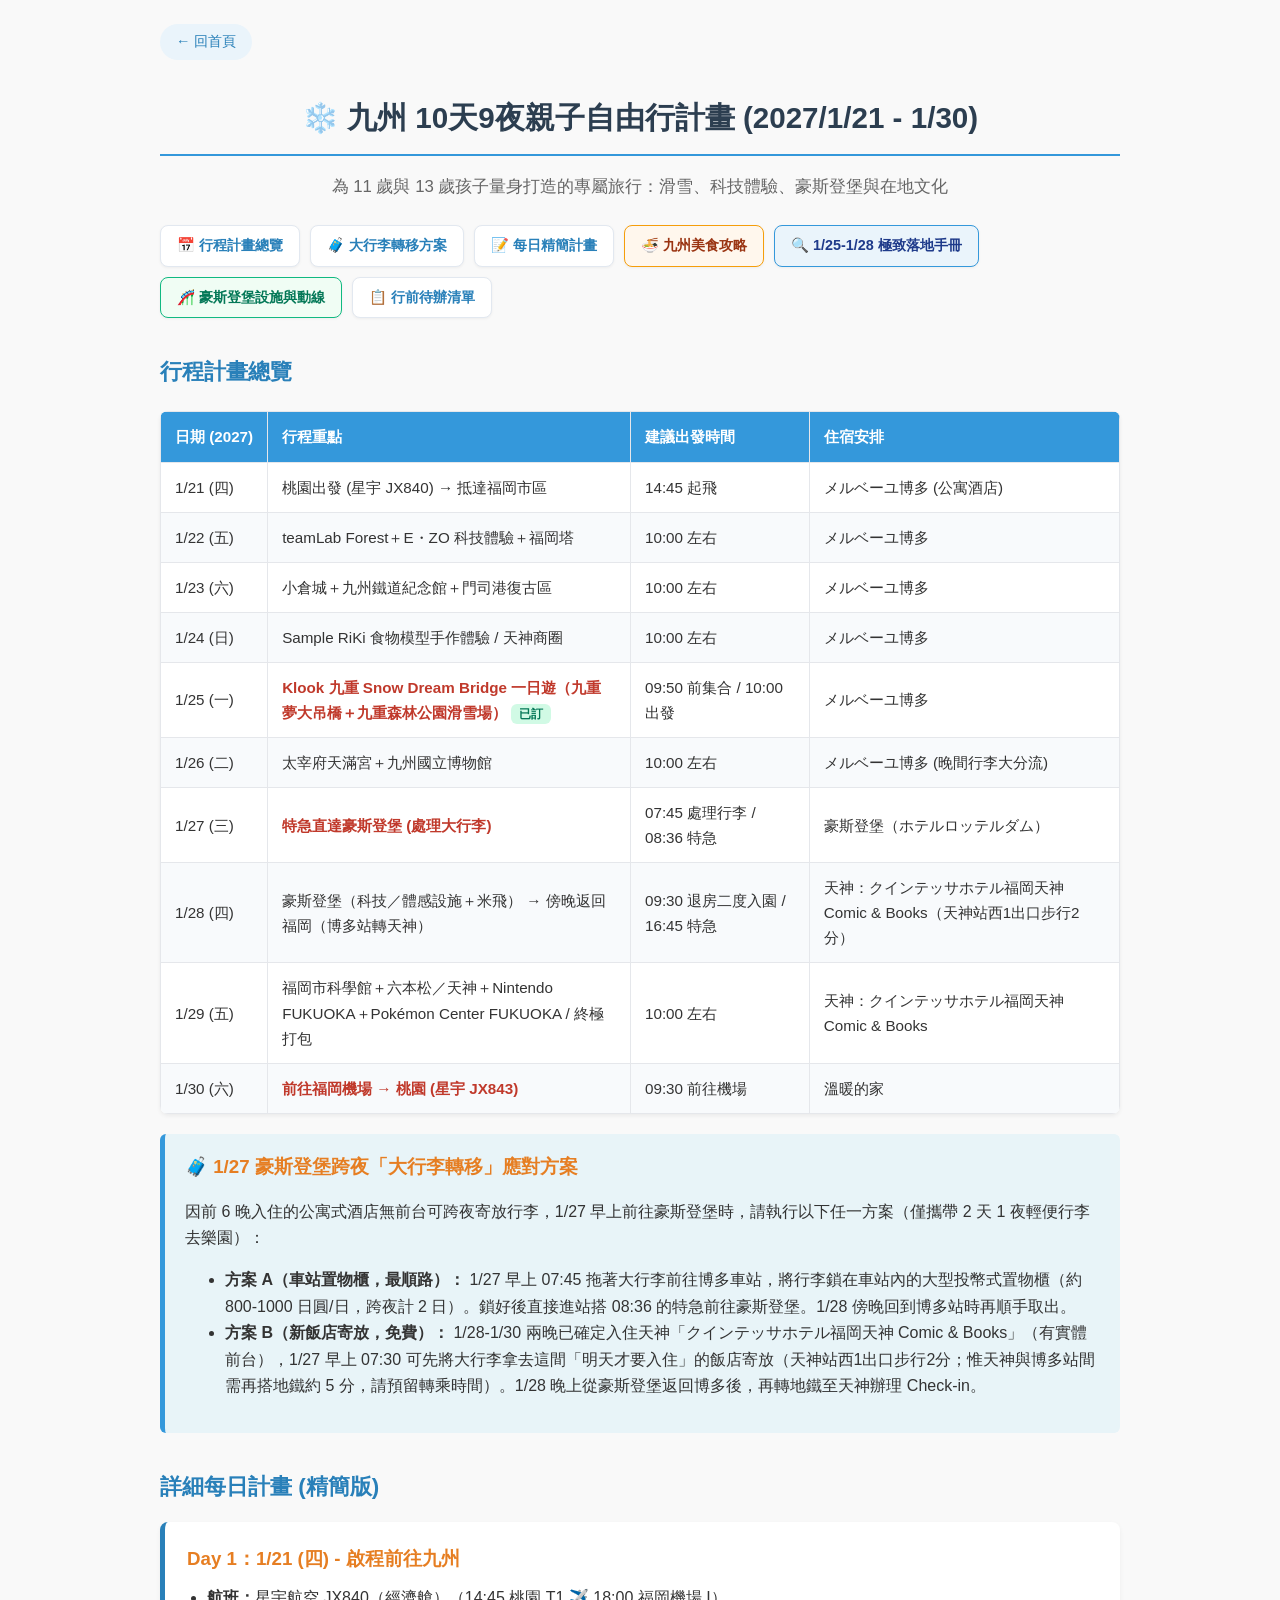
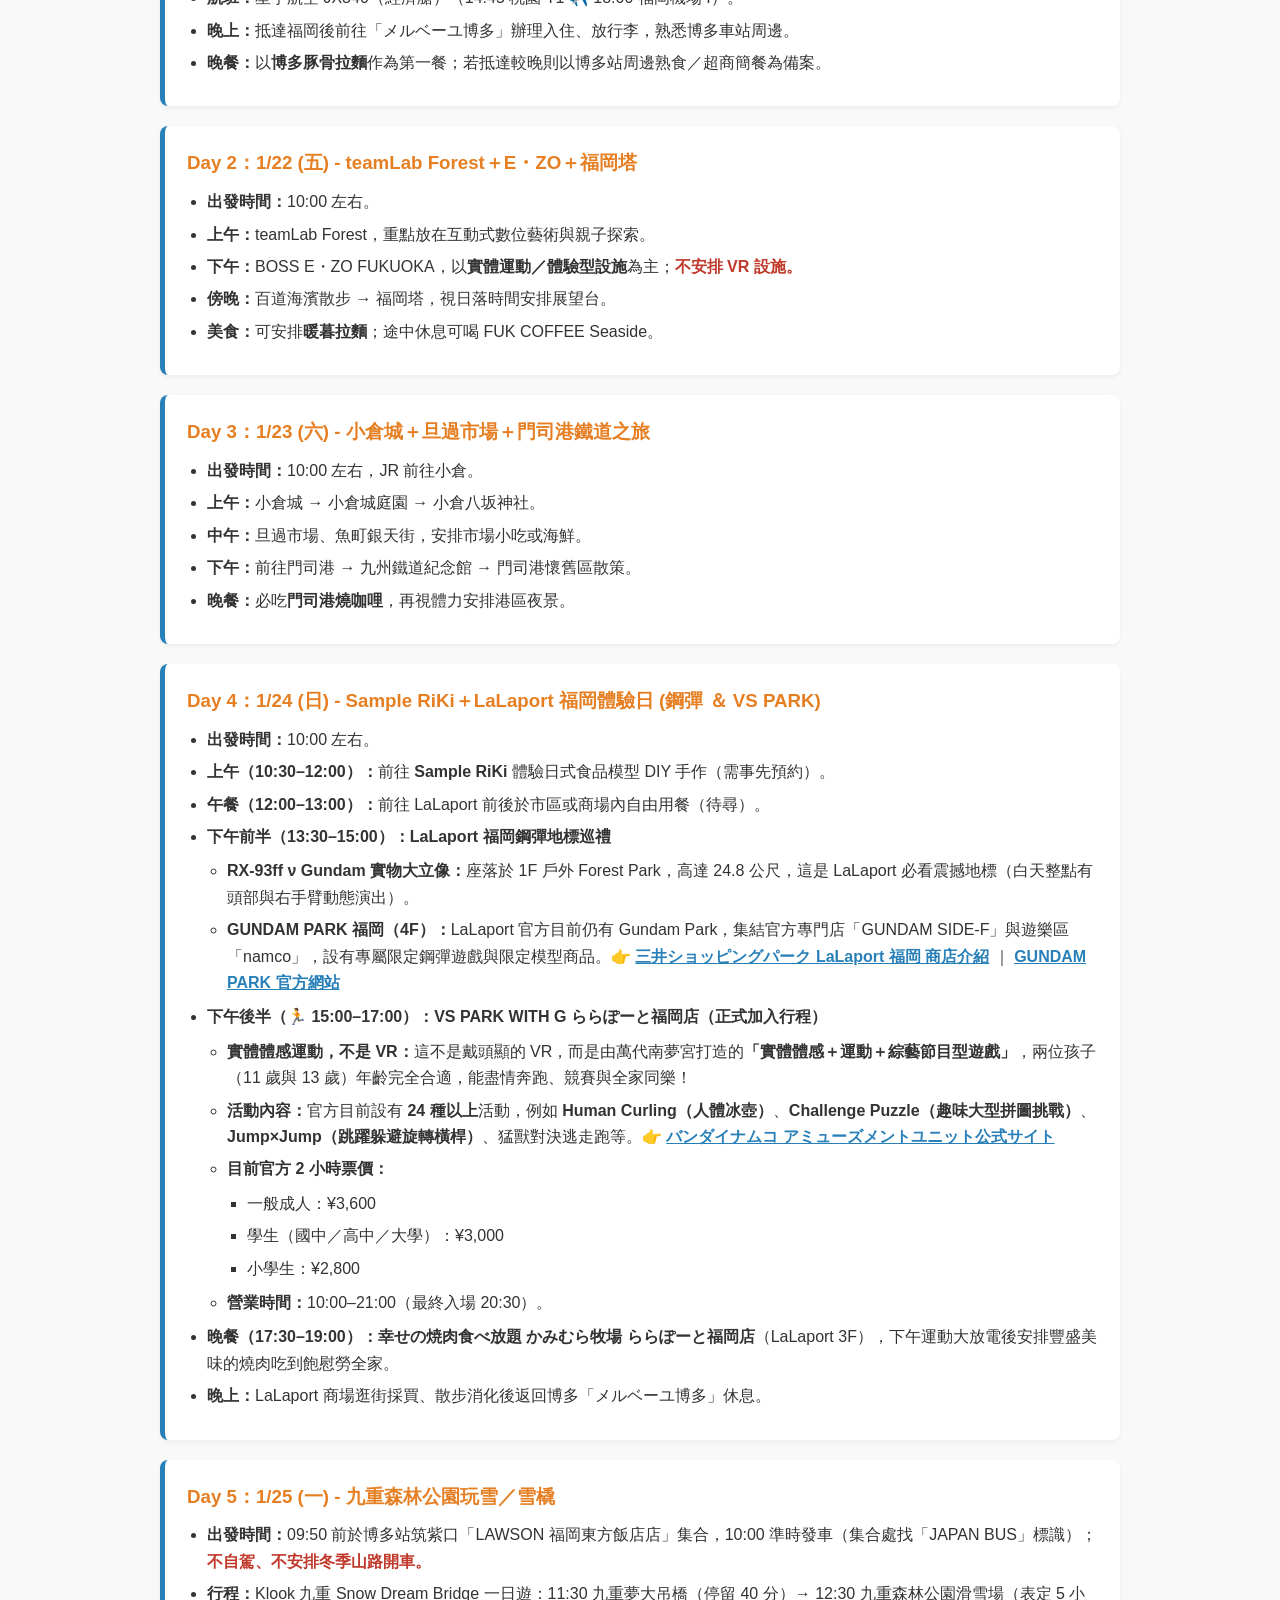
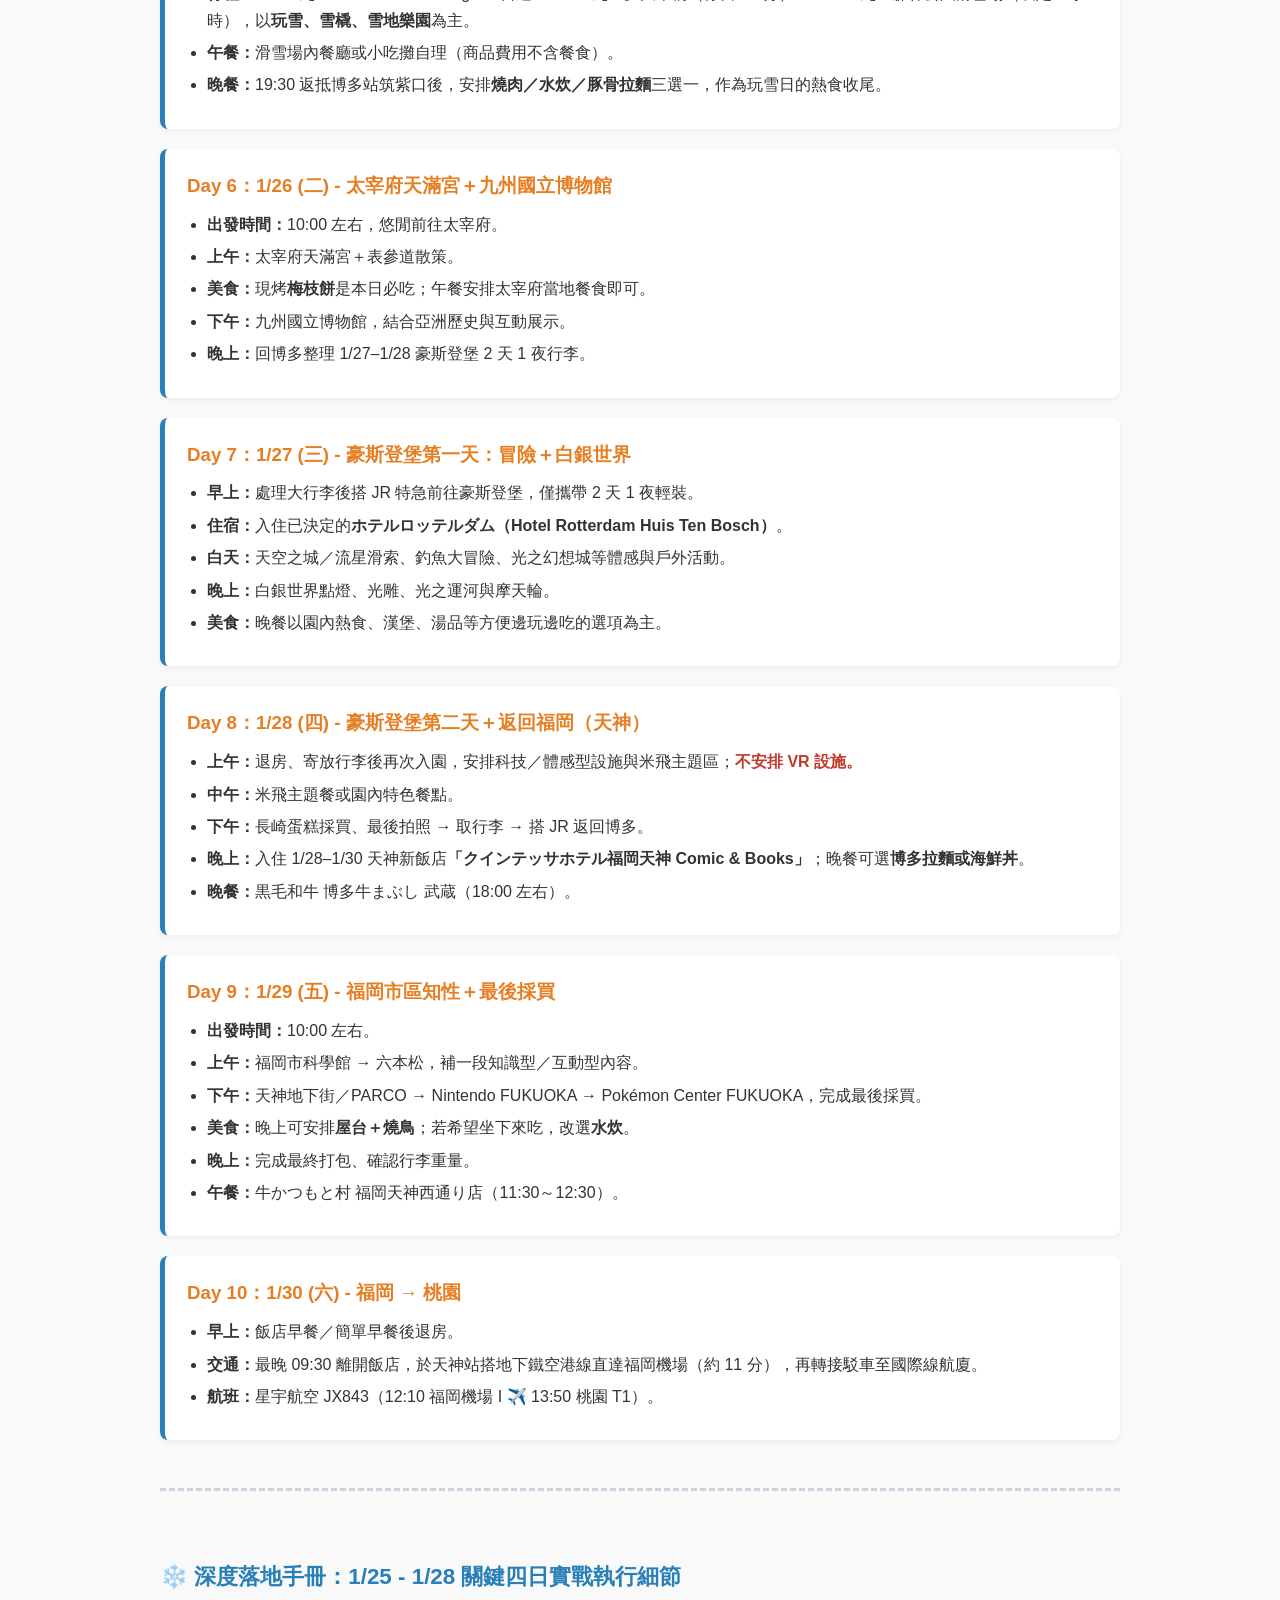
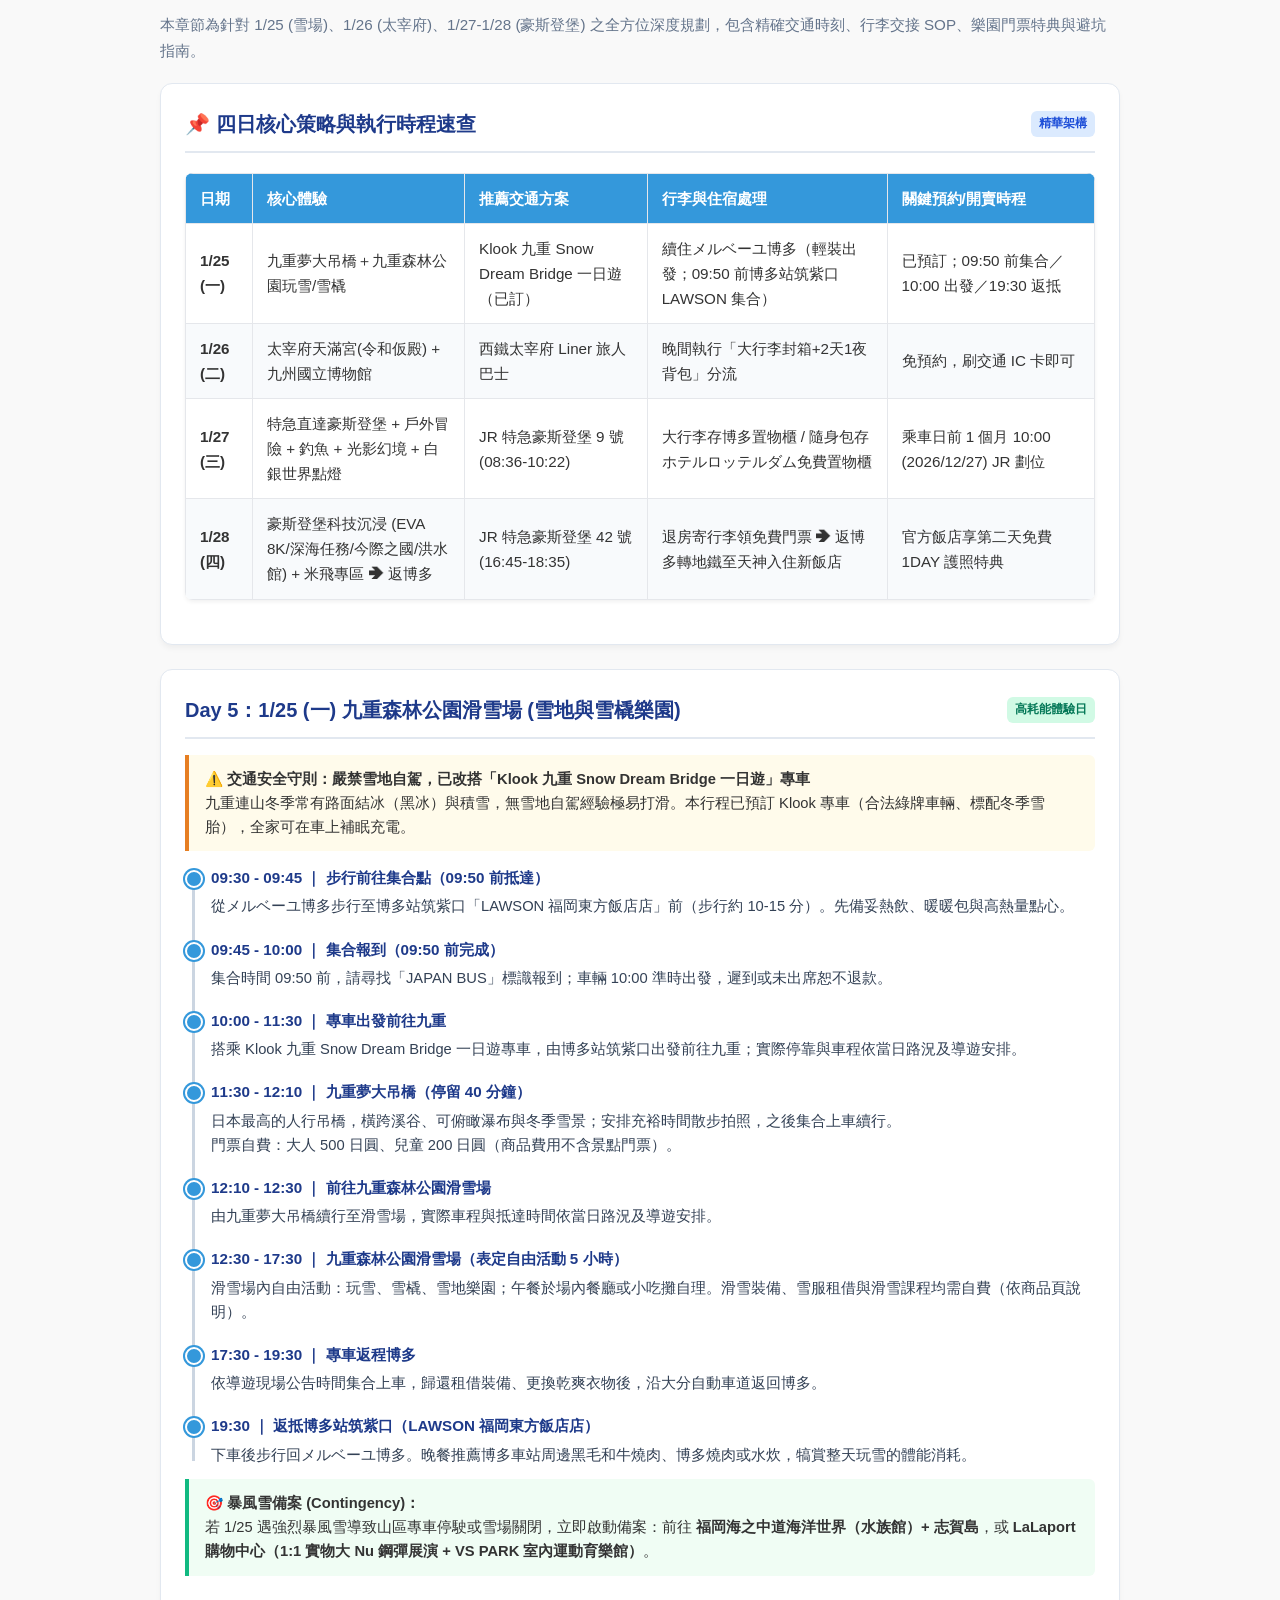
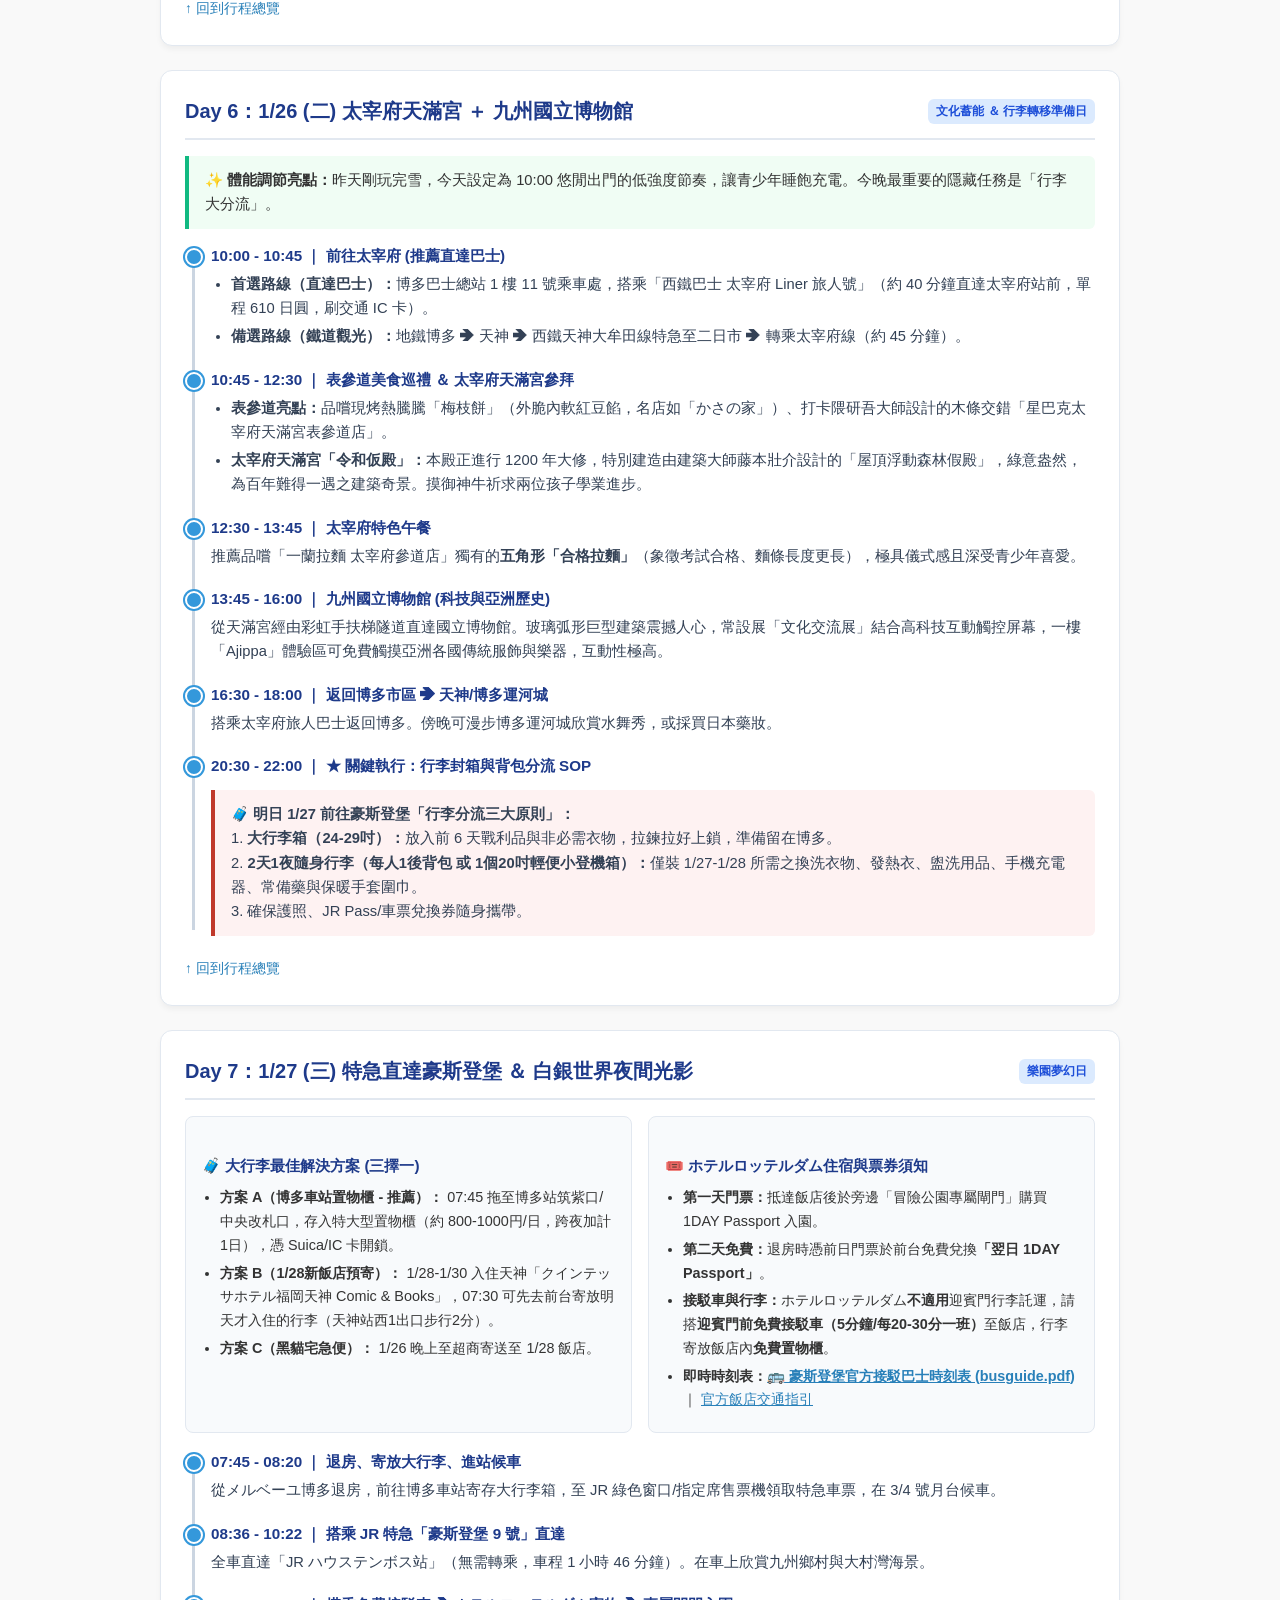
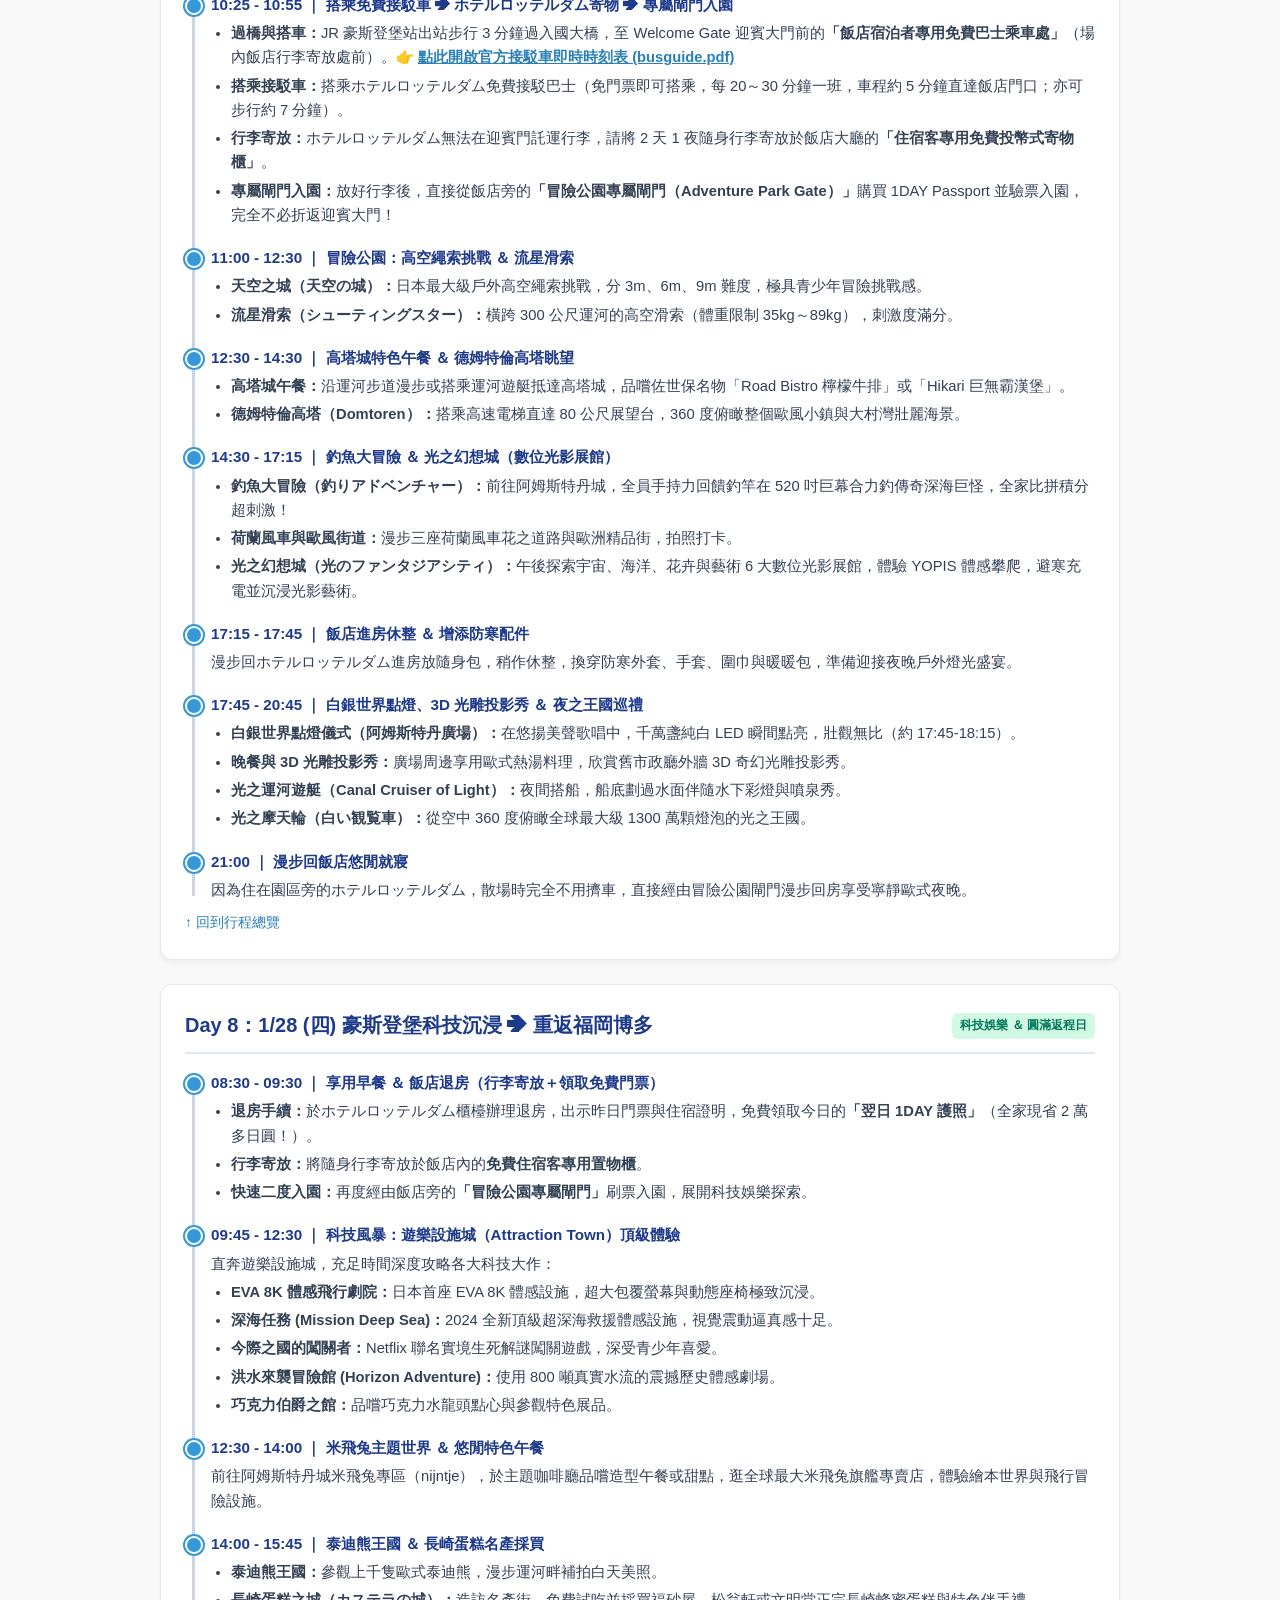
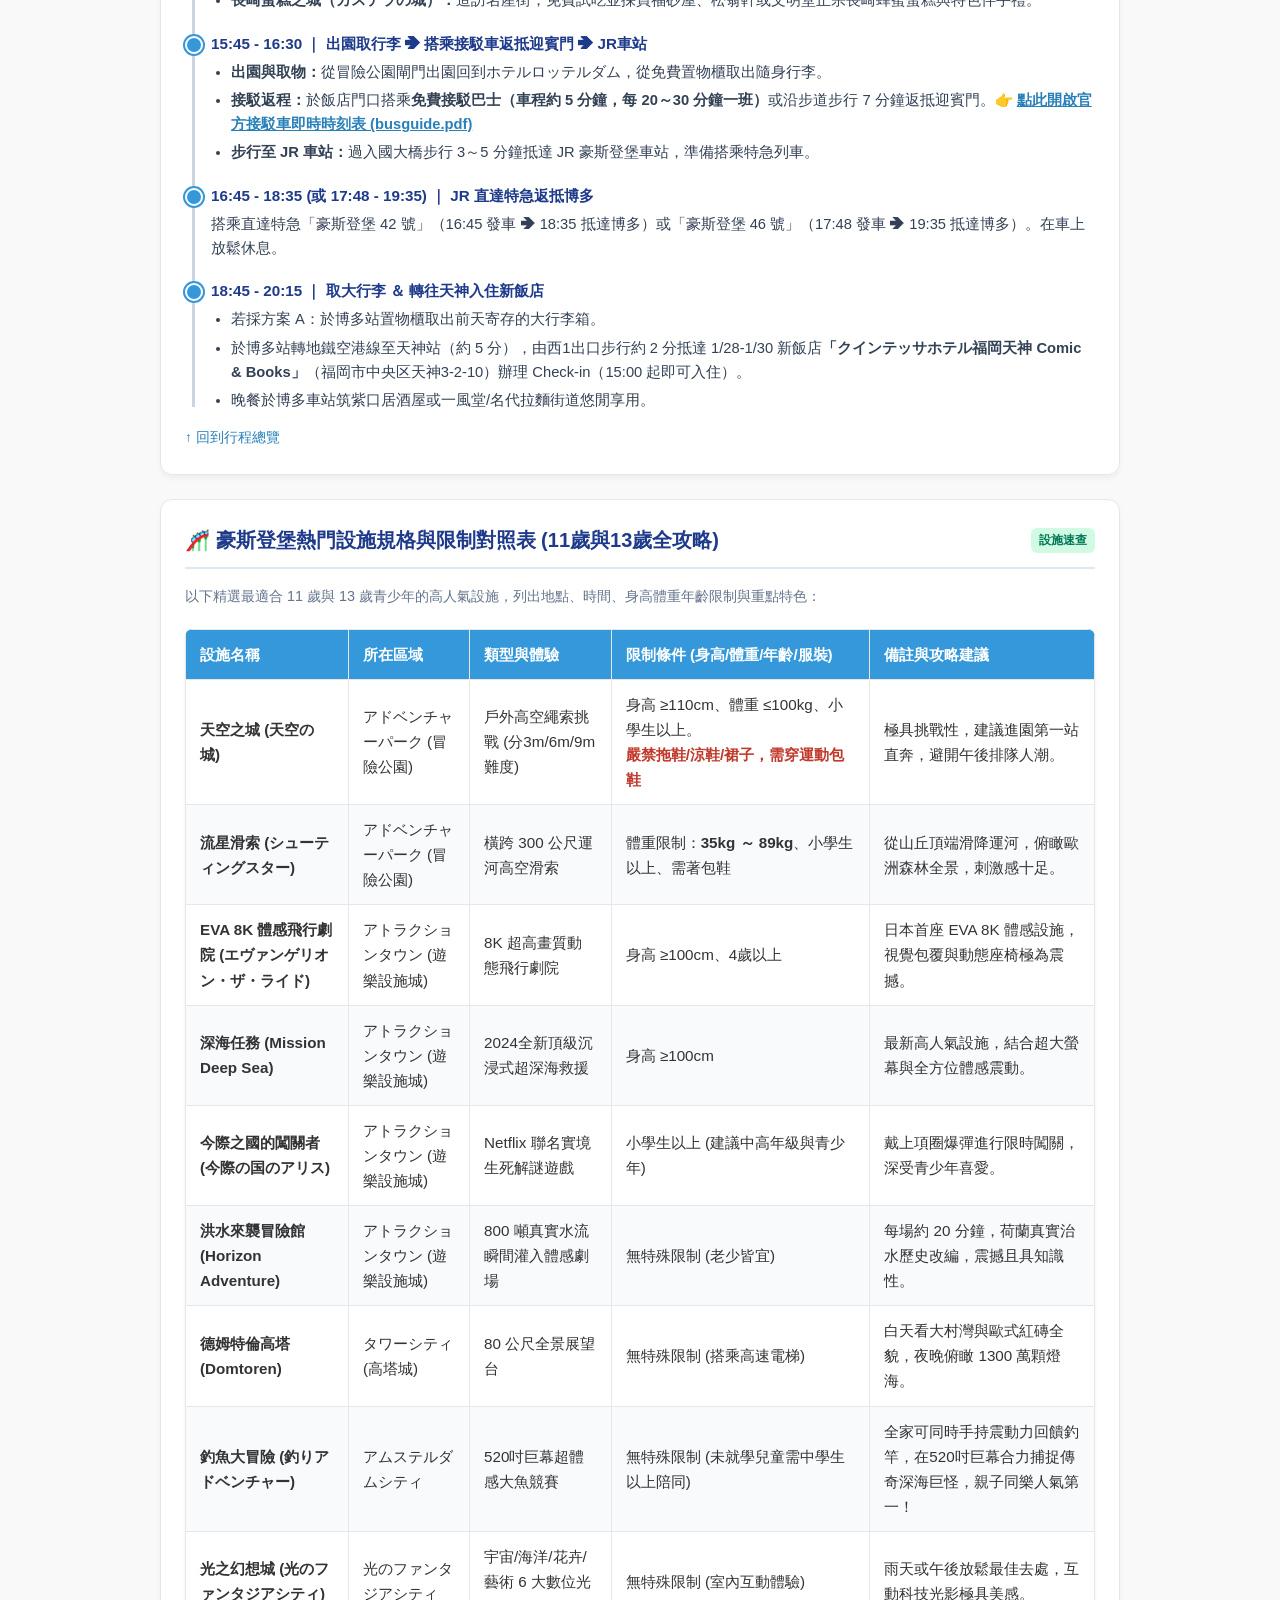
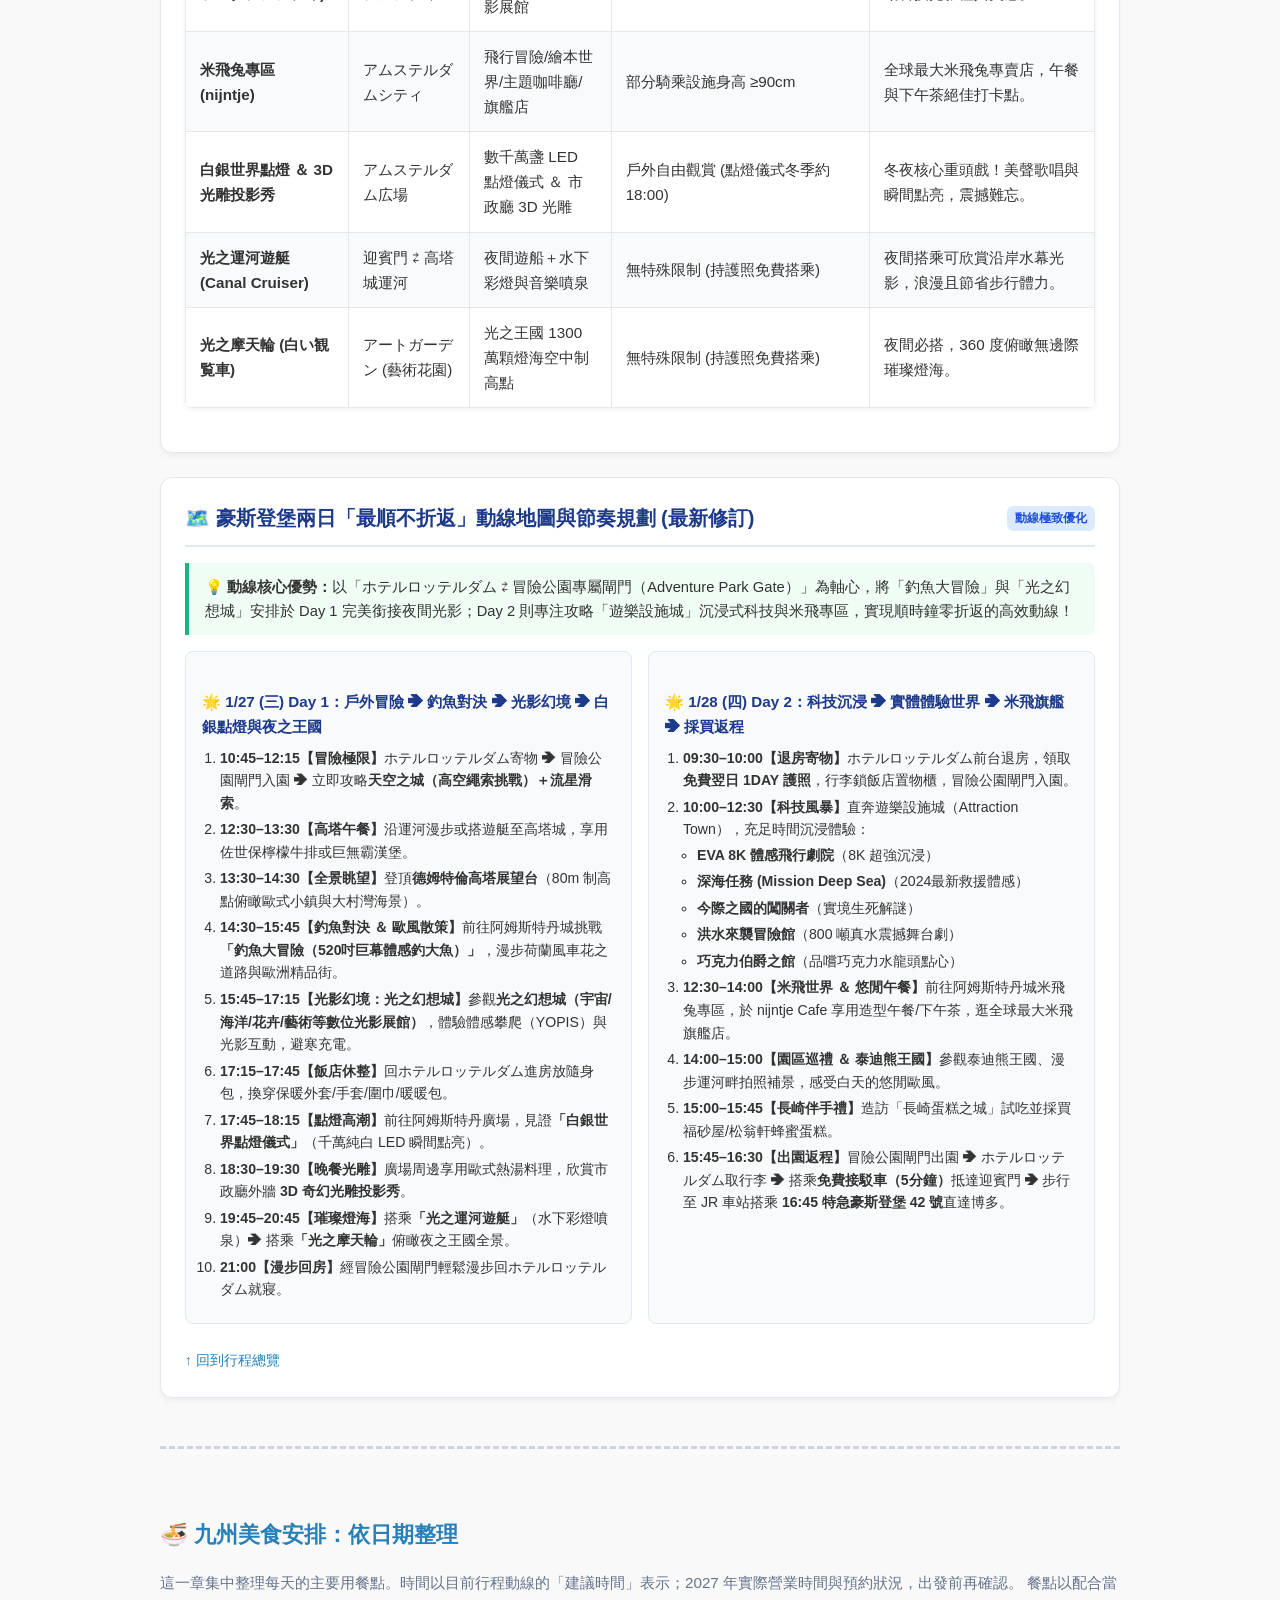
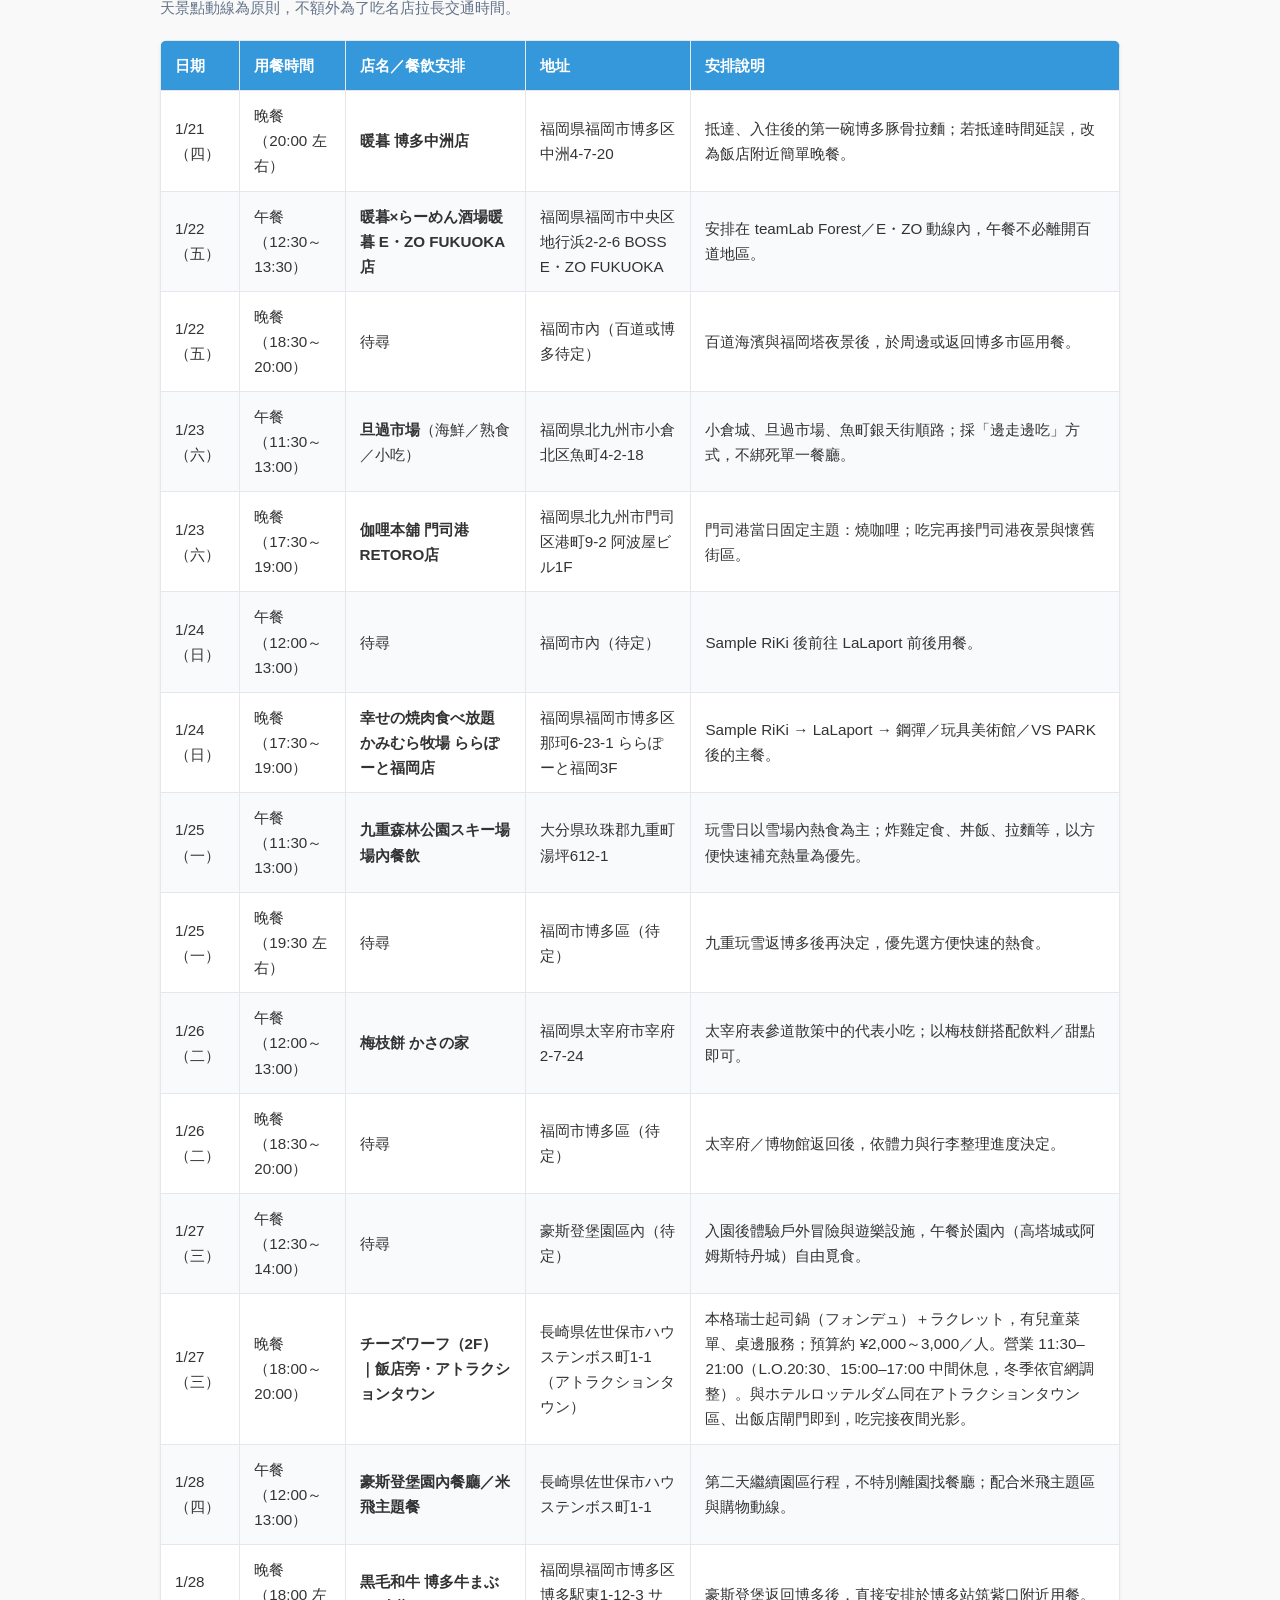
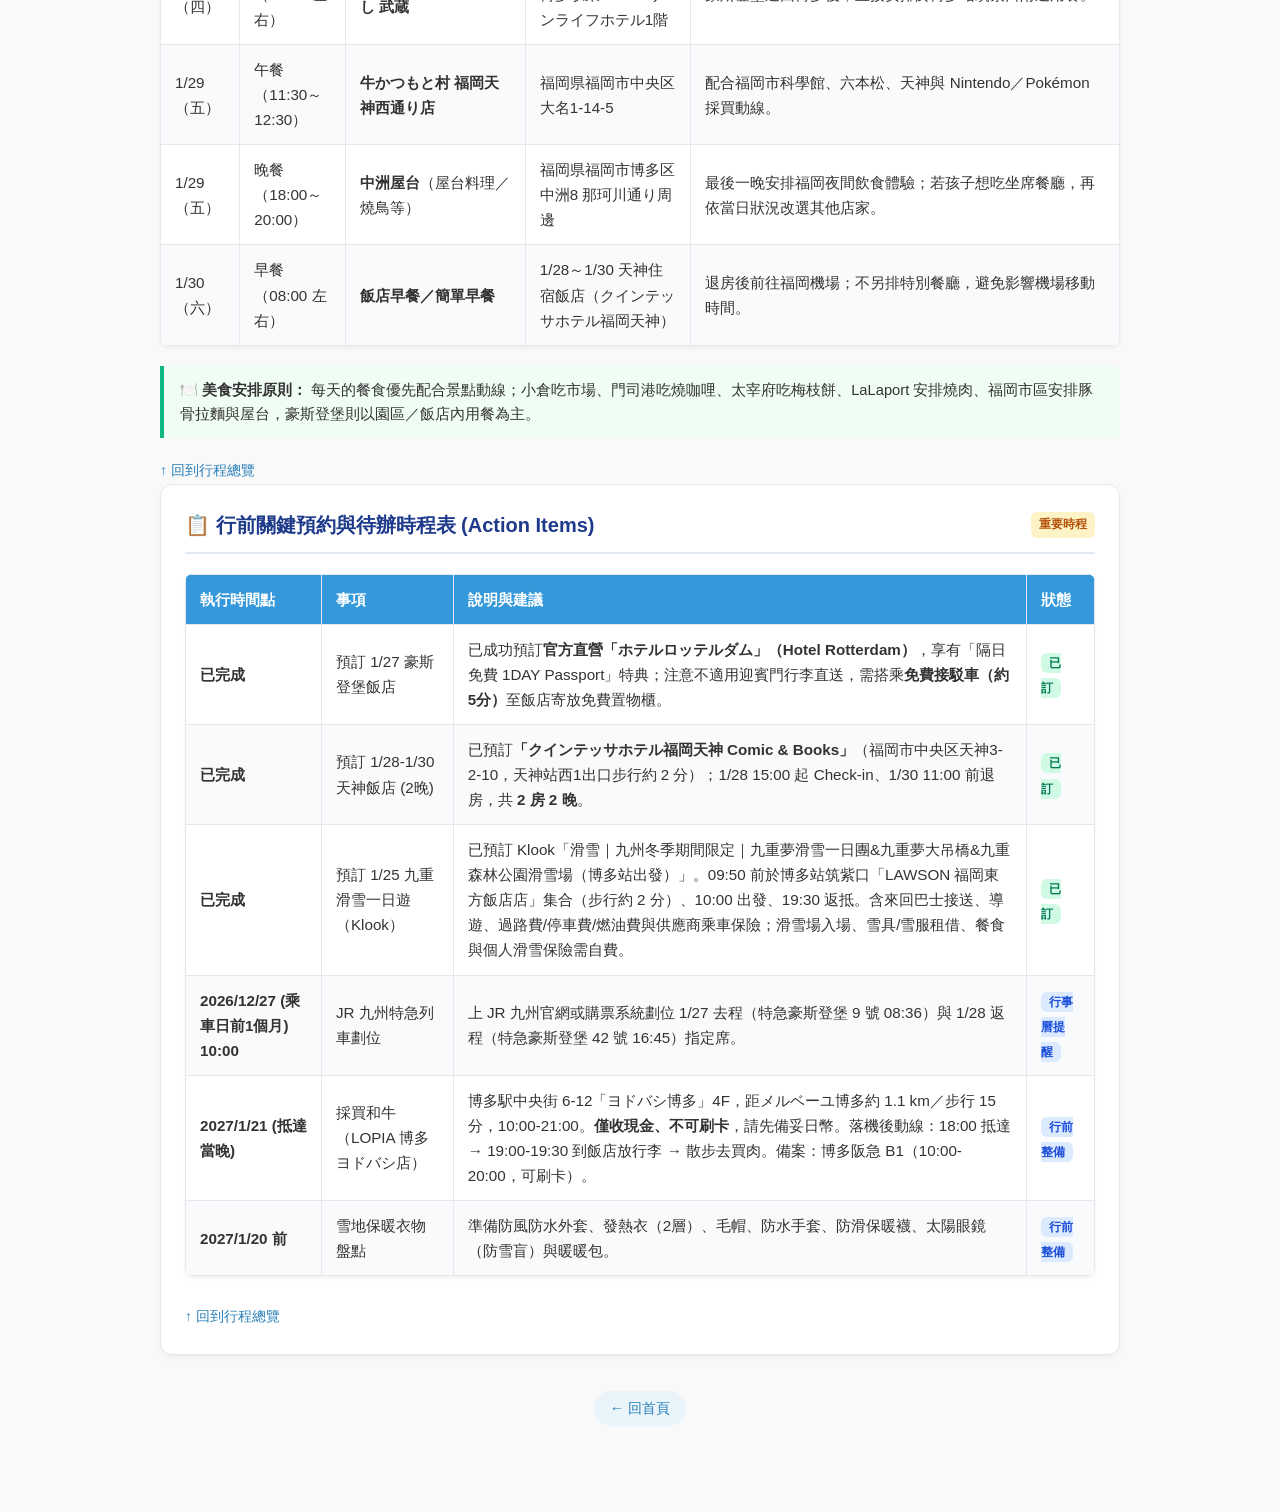
==== commit 5ea08016: "2027: correct Kokonoe tour meeting time to 09:50 and JAPAN BUS sign" ====
--- a/2027/index.html
+++ b/2027/index.html
@@ -355,7 +355,7 @@
 <tr>
 <td>1/25 (一)</td>
 <td><span class="highlight">Klook 九重 Snow Dream Bridge 一日遊（九重夢大吊橋＋九重森林公園滑雪場）</span> <span class="tag tag-green">已訂</span></td>
-<td>09:45 集合 / 10:00 出發</td>
+<td>09:50 前集合 / 10:00 出發</td>
 <td>メルベーユ博多</td>
 </tr>
 <tr>
@@ -460,7 +460,7 @@
 <div class="day-card">
 <h3>Day 5：1/25 (一) - 九重森林公園玩雪／雪橇</h3>
 <ul>
-<li><strong>出發時間：</strong>09:45 於博多站筑紫口「LAWSON 福岡東方飯店店」集合，10:00 專車出發；<span class="highlight">不自駕、不安排冬季山路開車。</span></li>
+<li><strong>出發時間：</strong>09:50 前於博多站筑紫口「LAWSON 福岡東方飯店店」集合，10:00 準時發車（集合處找「JAPAN BUS」標識）；<span class="highlight">不自駕、不安排冬季山路開車。</span></li>
 <li><strong>行程：</strong>Klook 九重 Snow Dream Bridge 一日遊：11:30 九重夢大吊橋（停留 40 分）→ 12:30 九重森林公園滑雪場（表定 5 小時），以<strong>玩雪、雪橇、雪地樂園</strong>為主。</li>
 <li><strong>午餐：</strong>滑雪場內餐廳或小吃攤自理（商品費用不含餐食）。</li>
 <li><strong>晚餐：</strong>19:30 返抵博多站筑紫口後，安排<strong>燒肉／水炊／豚骨拉麵</strong>三選一，作為玩雪日的熱食收尾。</li>
@@ -545,8 +545,8 @@
 <td><strong>1/25 (一)</strong></td>
 <td>九重夢大吊橋＋九重森林公園玩雪/雪橇</td>
 <td>Klook 九重 Snow Dream Bridge 一日遊（已訂）</td>
-<td>續住メルベーユ博多（輕裝出發；09:45 博多站筑紫口 LAWSON 集合）</td>
-<td>已預訂；09:45 集合／10:00 出發／19:30 返抵</td>
+<td>續住メルベーユ博多（輕裝出發；09:50 前博多站筑紫口 LAWSON 集合）</td>
+<td>已預訂；09:50 前集合／10:00 出發／19:30 返抵</td>
 </tr>
 <tr>
 <td><strong>1/26 (二)</strong></td>
@@ -585,16 +585,16 @@
 <div class="timeline">
 <div class="timeline-item">
 <div class="timeline-dot"></div>
-<div class="timeline-time">09:30 - 09:45 ｜ 步行前往集合點</div>
+<div class="timeline-time">09:30 - 09:45 ｜ 步行前往集合點（09:50 前抵達）</div>
 <div class="timeline-content">
                         從メルベーユ博多步行至博多站筑紫口「LAWSON 福岡東方飯店店」前（步行約 10-15 分）。先備妥熱飲、暖暖包與高熱量點心。
                     </div>
 </div>
 <div class="timeline-item">
 <div class="timeline-dot"></div>
-<div class="timeline-time">09:45 - 10:00 ｜ 集合報到（LAWSON 福岡東方飯店店）</div>
-<div class="timeline-content">
-                        集合時間 09:45，請尋找「JB Travel」標識報到；車輛 10:00 準時出發，遲到或未出席恕不退款。
+<div class="timeline-time">09:45 - 10:00 ｜ 集合報到（09:50 前完成）</div>
+<div class="timeline-content">
+                        集合時間 09:50 前，請尋找「JAPAN BUS」標識報到；車輛 10:00 準時出發，遲到或未出席恕不退款。
                     </div>
 </div>
 <div class="timeline-item">
@@ -608,7 +608,7 @@
 <div class="timeline-dot"></div>
 <div class="timeline-time">11:30 - 12:10 ｜ 九重夢大吊橋（停留 40 分鐘）</div>
 <div class="timeline-content">
-                        日本最高的人行吊橋，橫跨溪谷、可俯瞰瀑布與冬季雪景；安排充裕時間散步拍照，之後集合上車續行。
+                        日本最高的人行吊橋，橫跨溪谷、可俯瞰瀑布與冬季雪景；安排充裕時間散步拍照，之後集合上車續行。<br/>門票自費：大人 500 日圓、兒童 200 日圓（商品費用不含景點門票）。
                     </div>
 </div>
 <div class="timeline-item">
@@ -1248,7 +1248,7 @@
 <tr>
 <td><strong>已完成</strong></td>
 <td>預訂 1/25 九重滑雪一日遊（Klook）</td>
-<td>已預訂 Klook「滑雪｜九州冬季期間限定｜九重夢滑雪一日團&amp;九重夢大吊橋&amp;九重森林公園滑雪場（博多站出發）」。09:45 博多站筑紫口「LAWSON 福岡東方飯店店」集合（步行約 2 分）、10:00 出發、19:30 返抵。含來回巴士接送、導遊、過路費/停車費/燃油費與供應商乘車保險；滑雪場入場、雪具/雪服租借、餐食與個人滑雪保險需自費。</td>
+<td>已預訂 Klook「滑雪｜九州冬季期間限定｜九重夢滑雪一日團&amp;九重夢大吊橋&amp;九重森林公園滑雪場（博多站出發）」。09:50 前於博多站筑紫口「LAWSON 福岡東方飯店店」集合（步行約 2 分）、10:00 出發、19:30 返抵。含來回巴士接送、導遊、過路費/停車費/燃油費與供應商乘車保險；滑雪場入場、雪具/雪服租借、餐食與個人滑雪保險需自費。</td>
 <td><span class="tag tag-green">已訂</span></td>
 </tr>
 <tr>
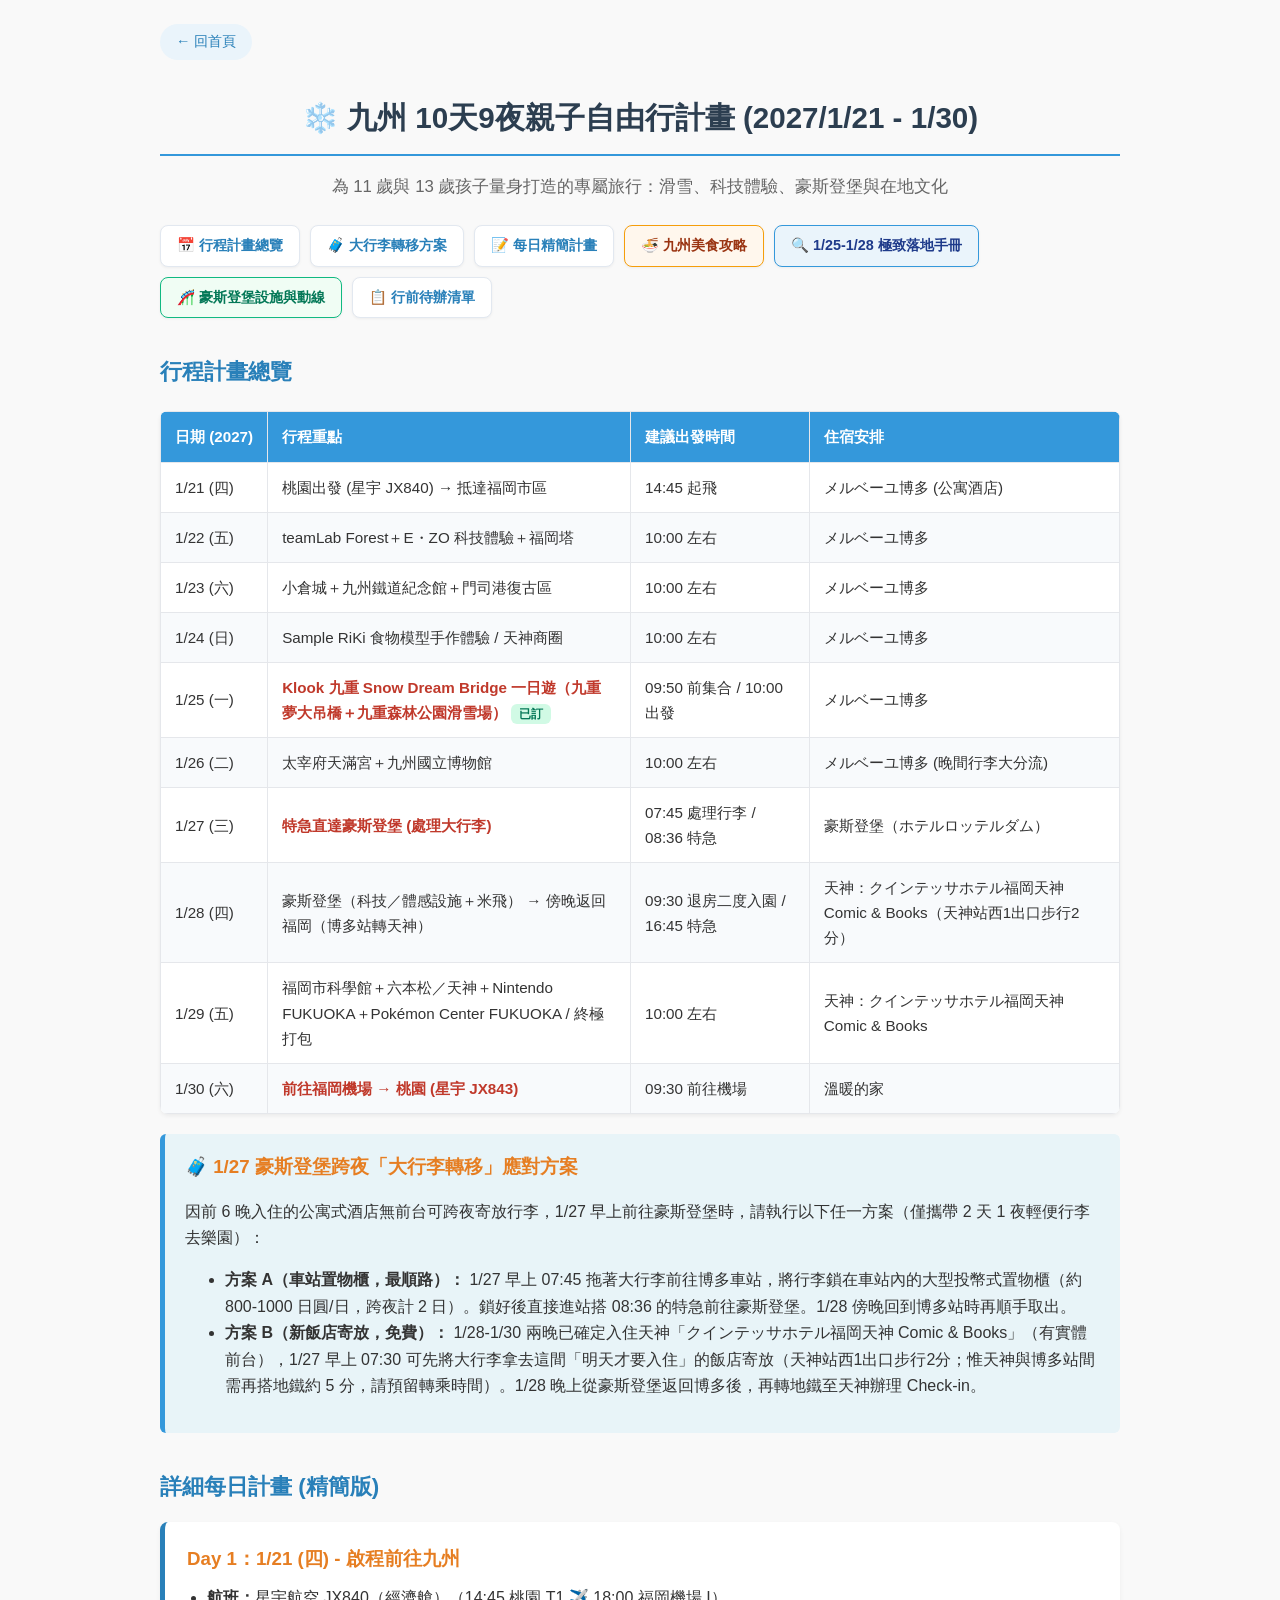
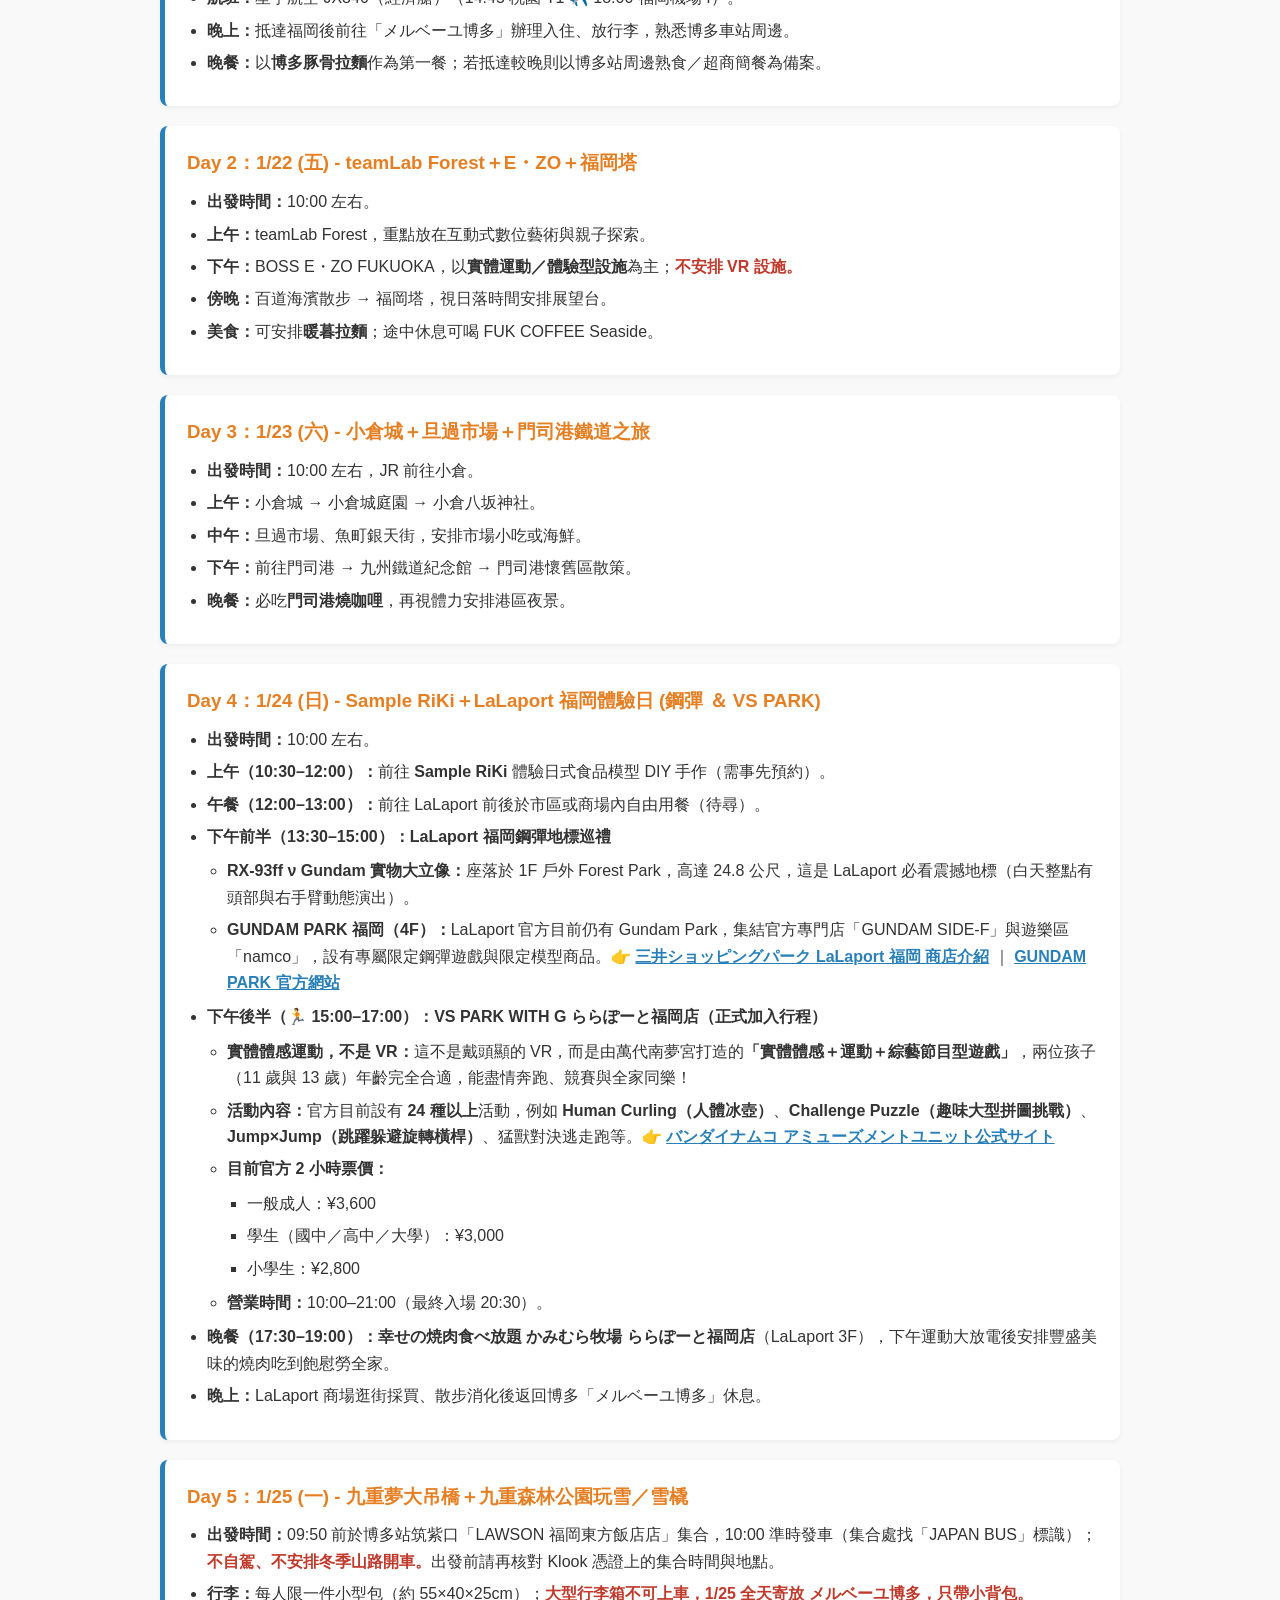
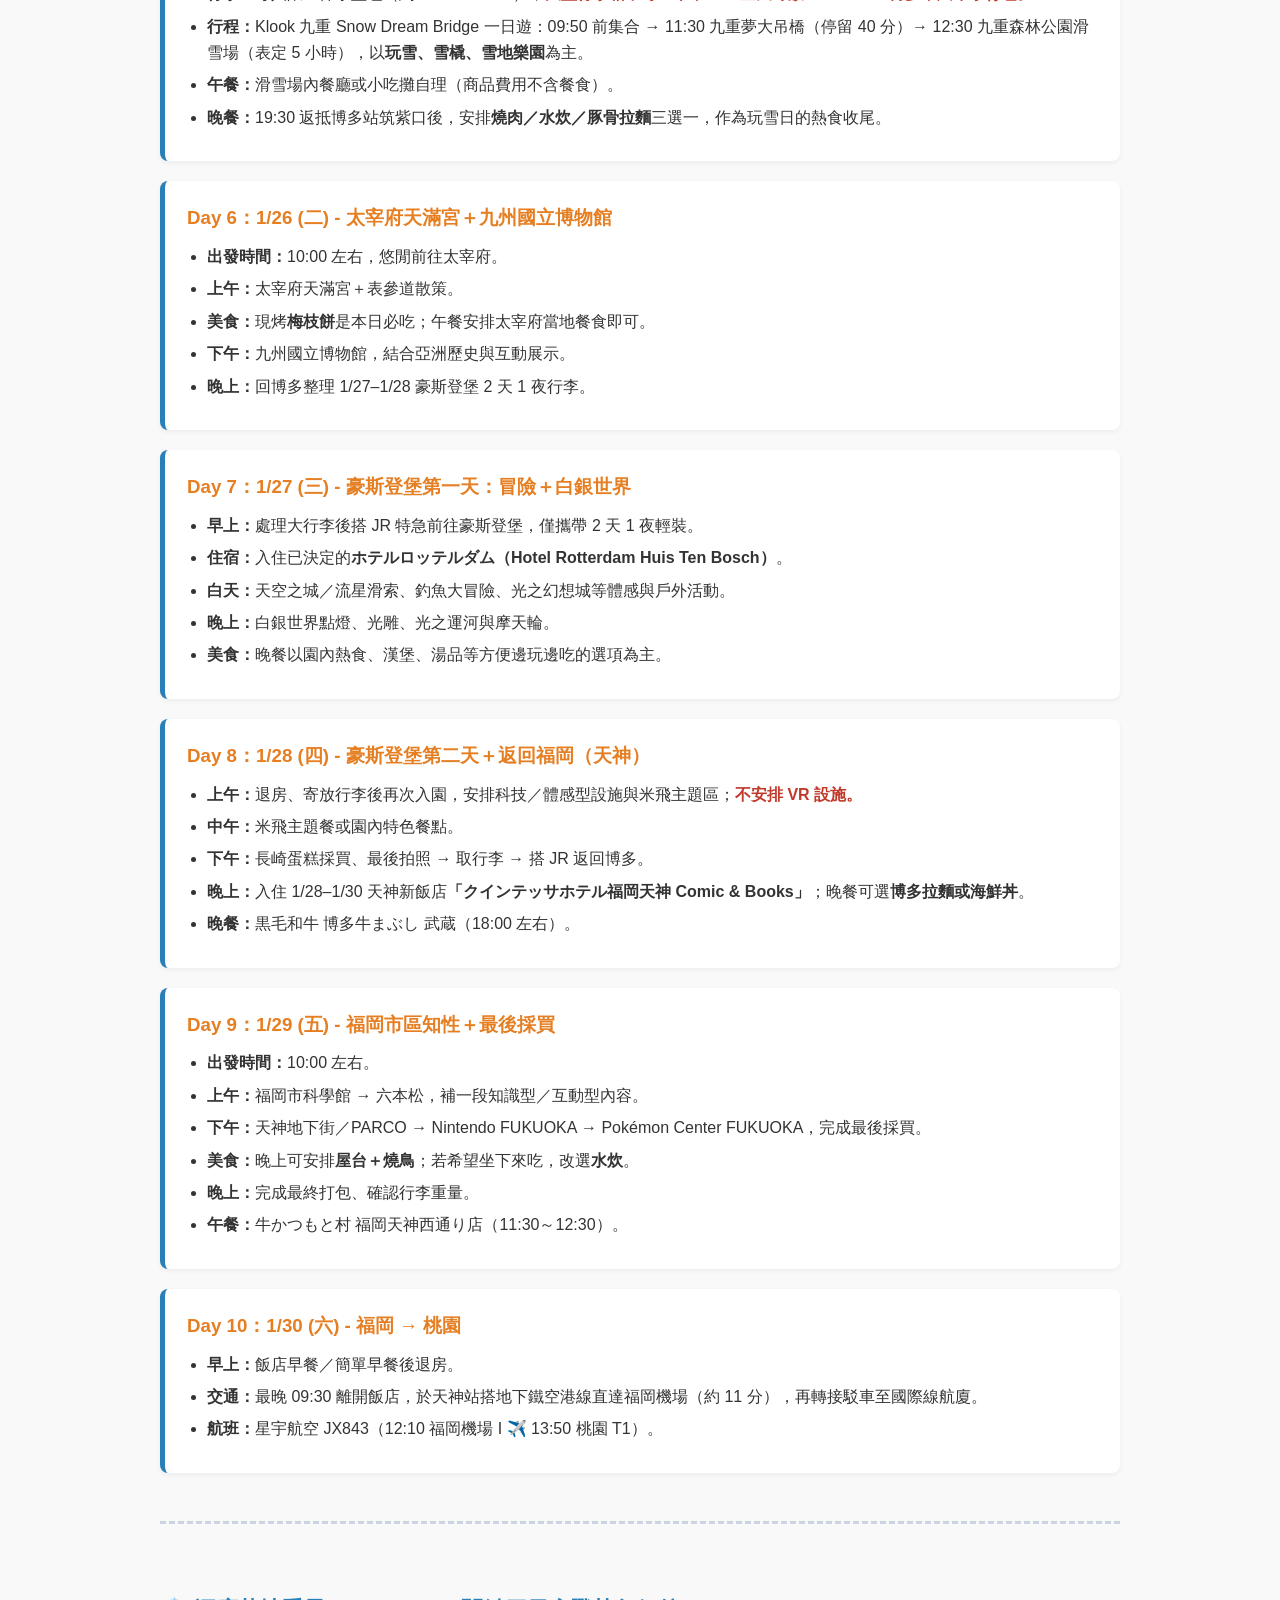
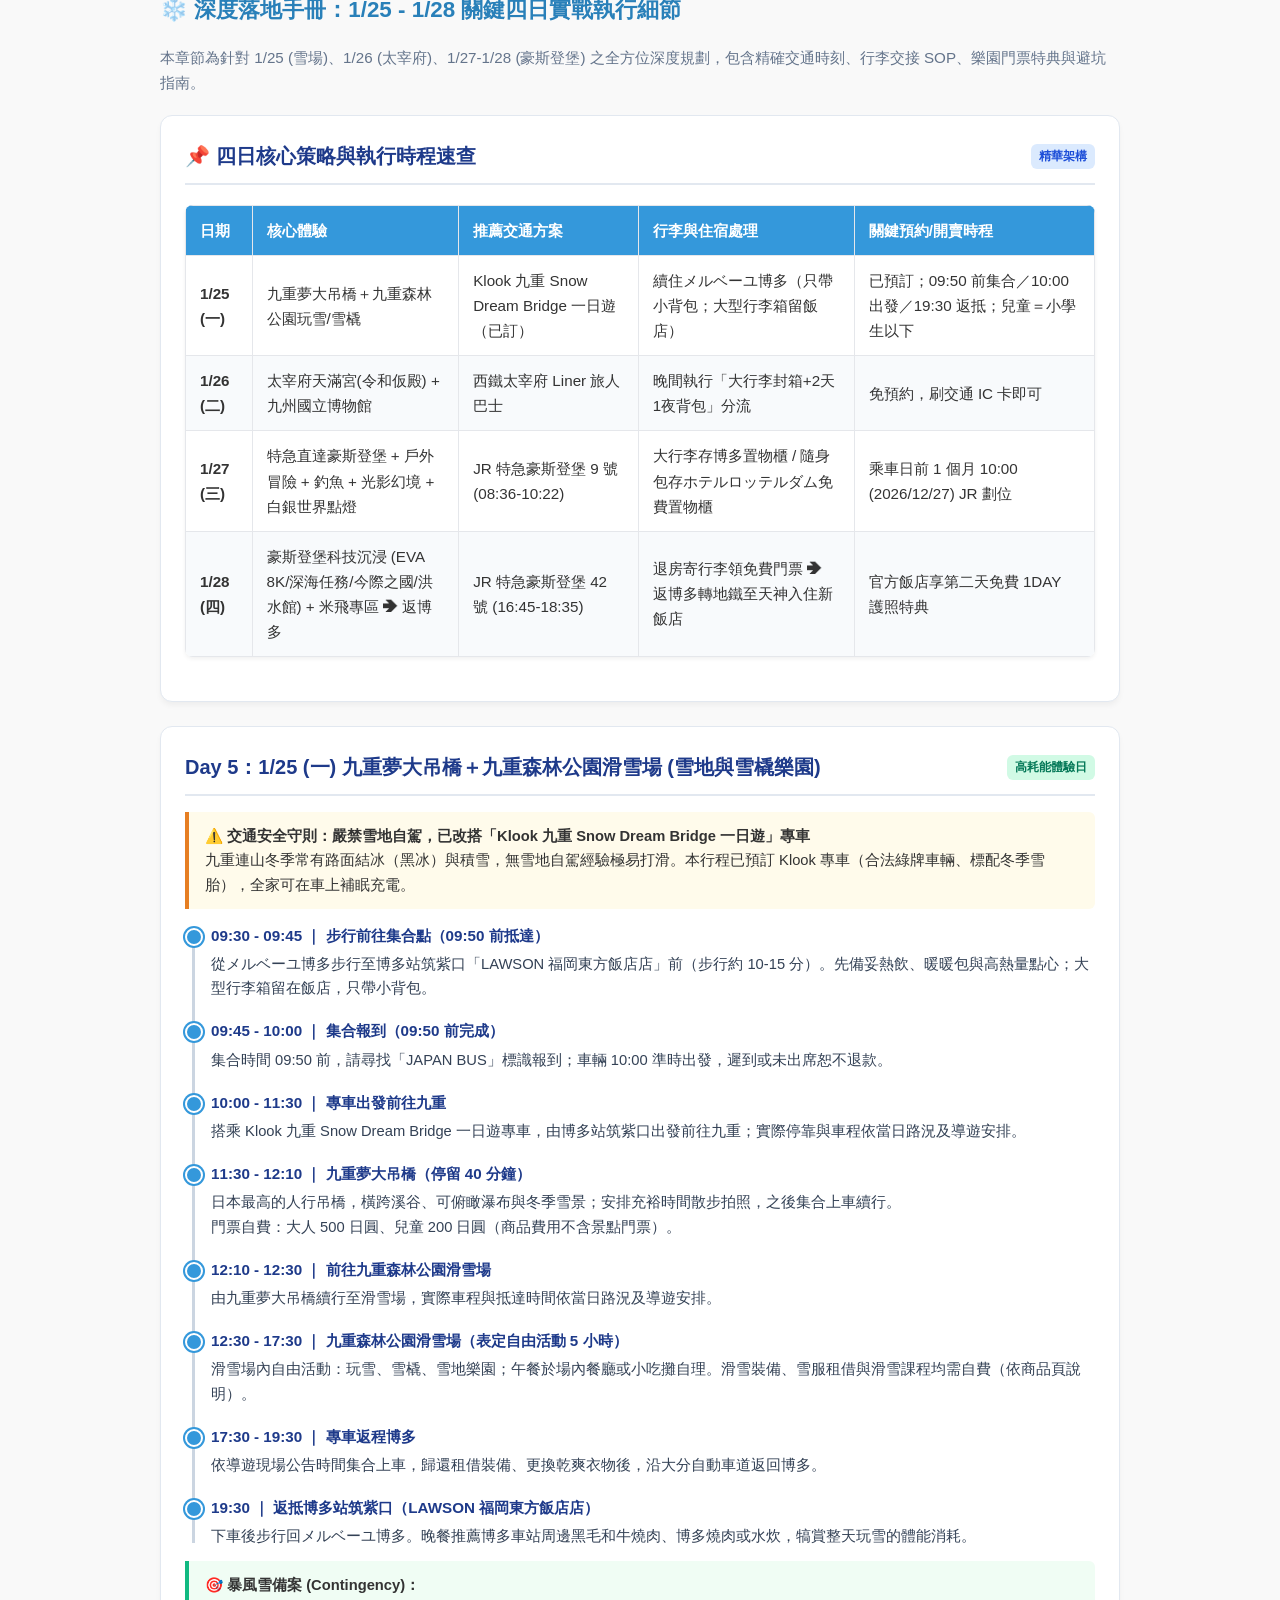
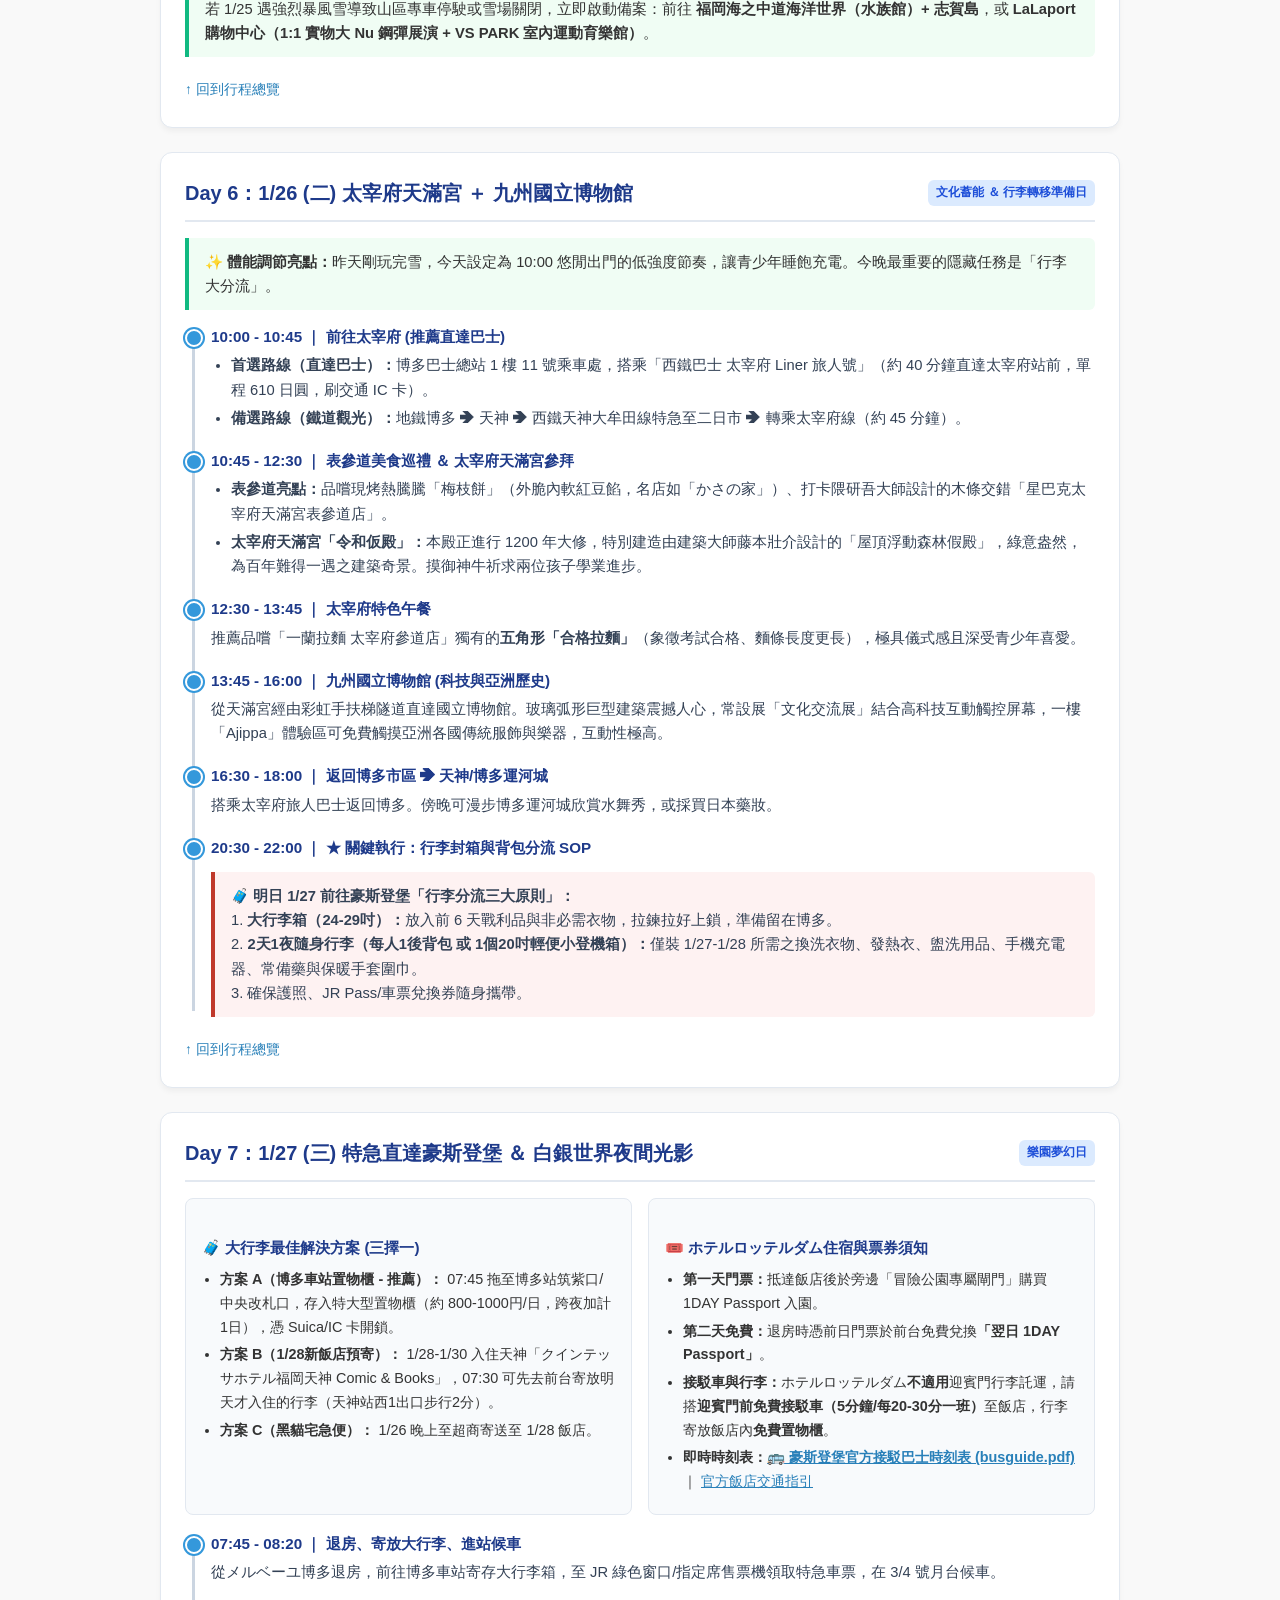
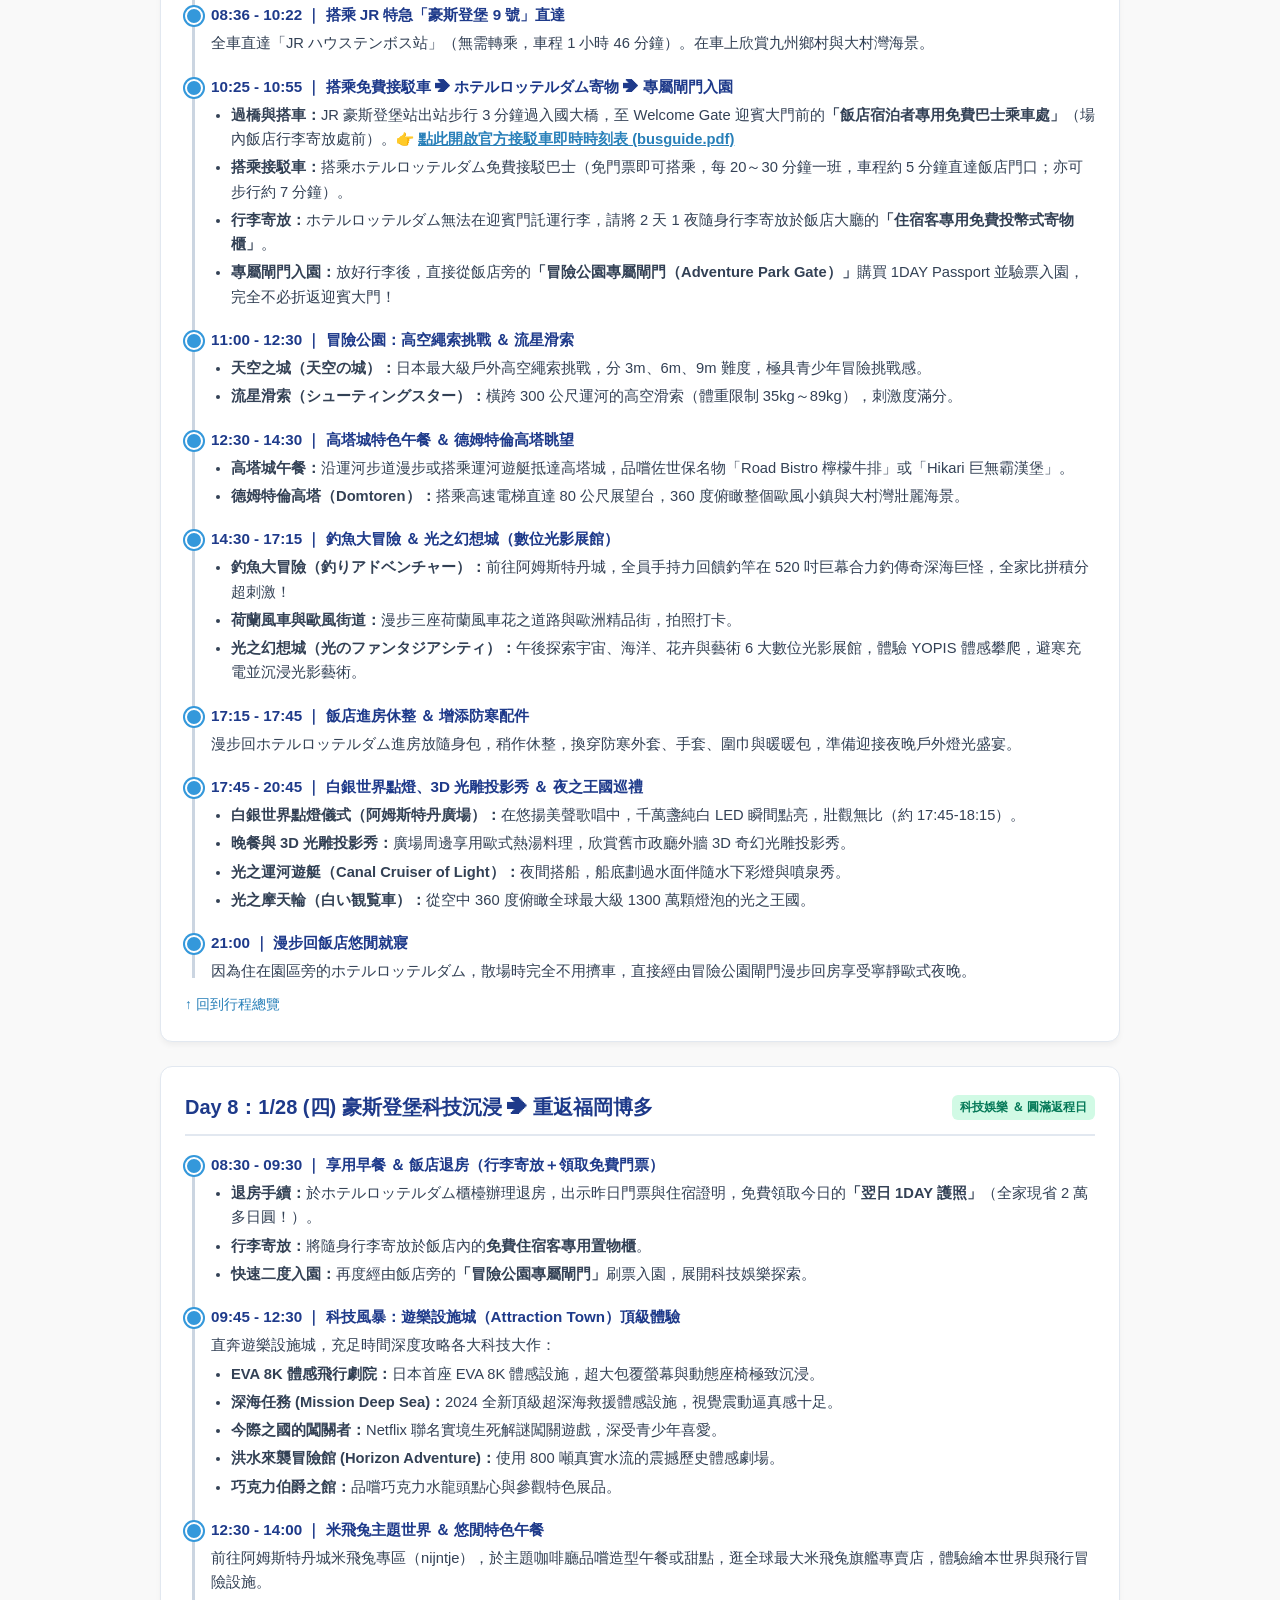
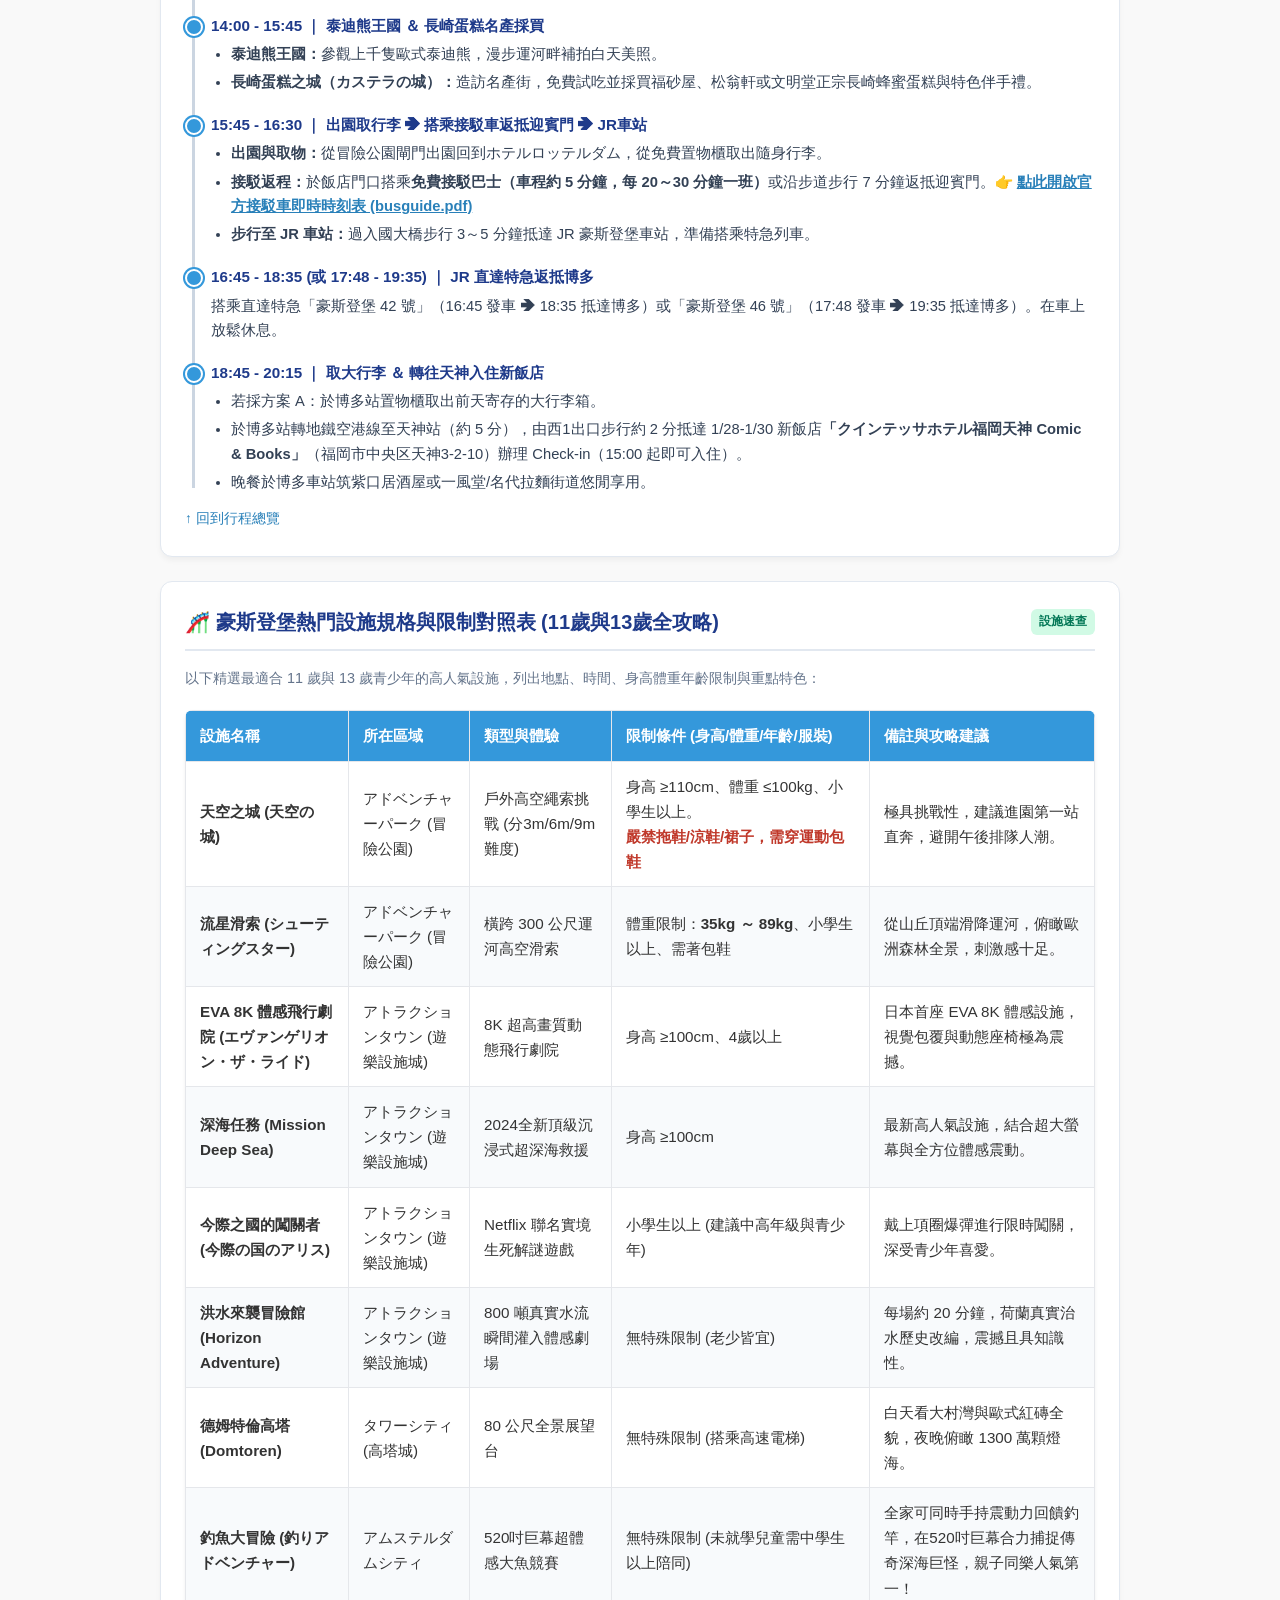
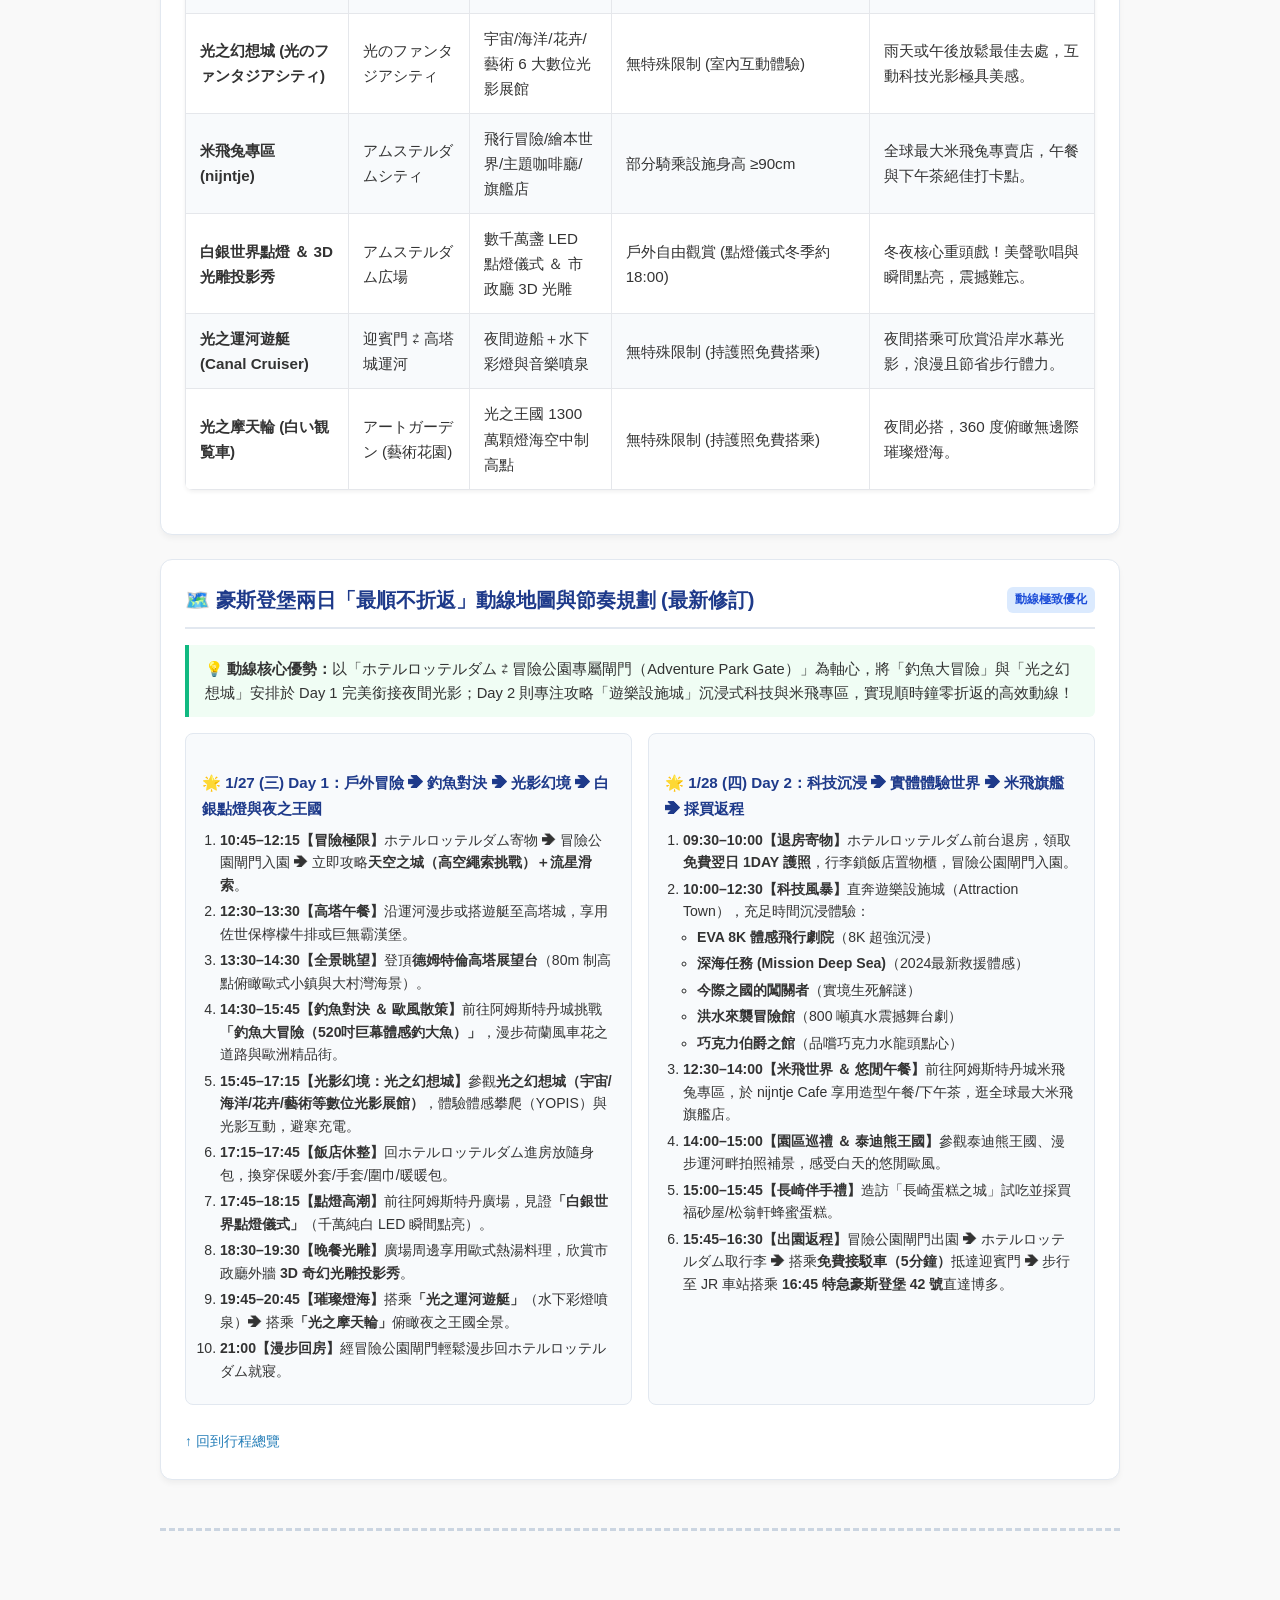
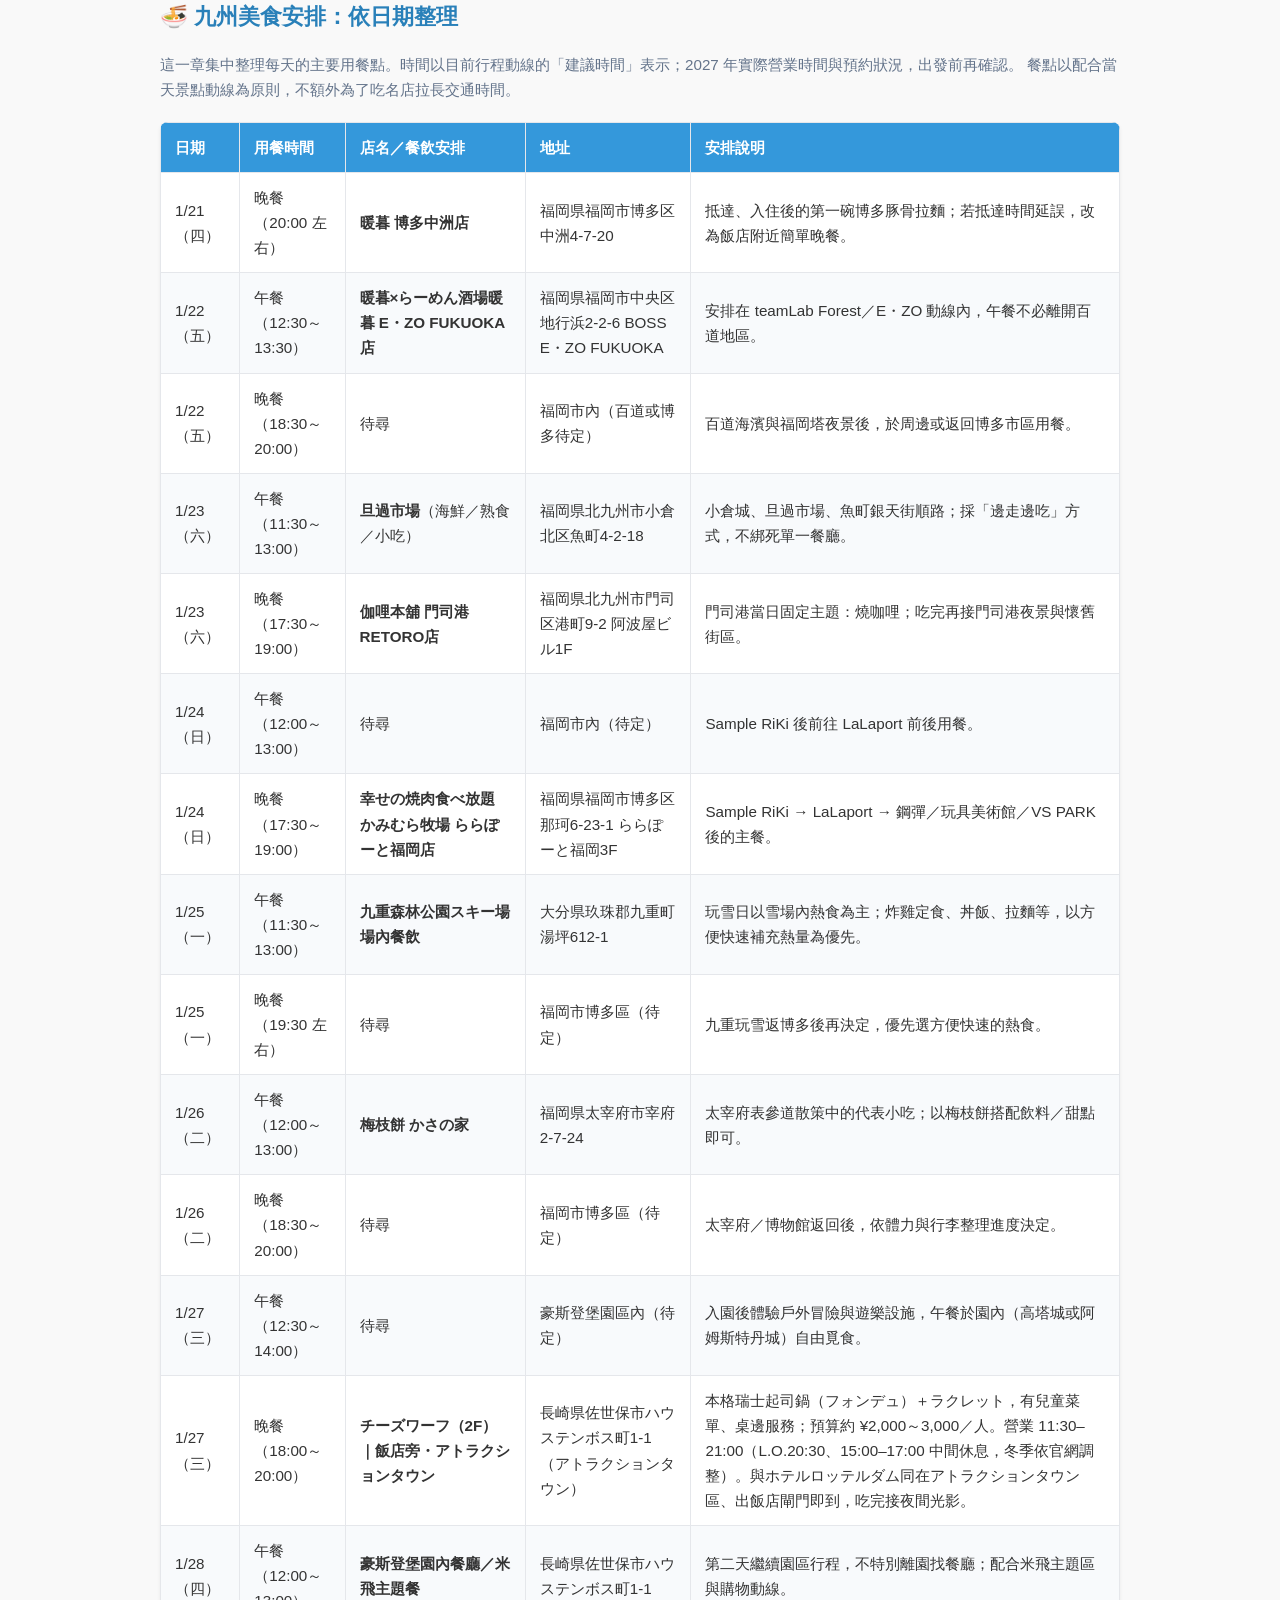
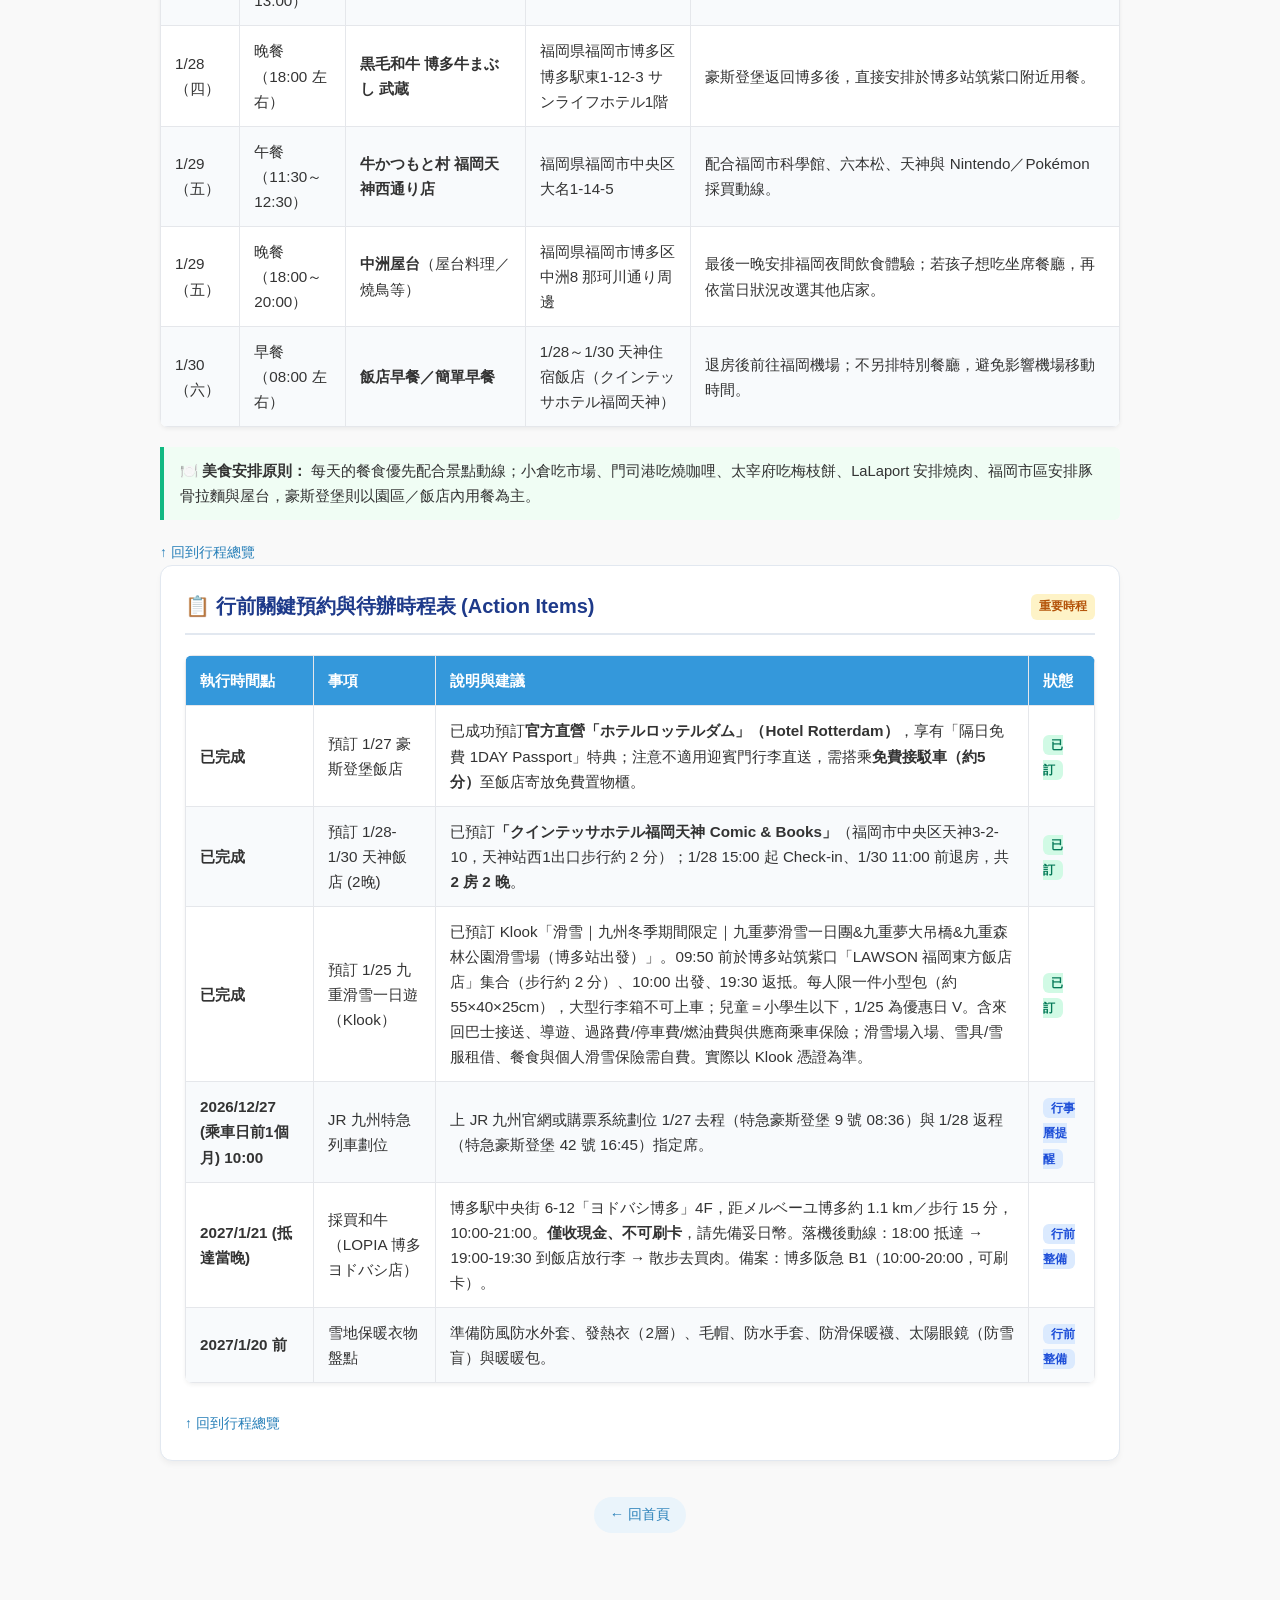
==== commit 600a9b8e: "2027: add Kokonoe luggage limit and bridge stop details" ====
--- a/2027/index.html
+++ b/2027/index.html
@@ -458,10 +458,11 @@
 </ul>
 </div>
 <div class="day-card">
-<h3>Day 5：1/25 (一) - 九重森林公園玩雪／雪橇</h3>
-<ul>
-<li><strong>出發時間：</strong>09:50 前於博多站筑紫口「LAWSON 福岡東方飯店店」集合，10:00 準時發車（集合處找「JAPAN BUS」標識）；<span class="highlight">不自駕、不安排冬季山路開車。</span></li>
-<li><strong>行程：</strong>Klook 九重 Snow Dream Bridge 一日遊：11:30 九重夢大吊橋（停留 40 分）→ 12:30 九重森林公園滑雪場（表定 5 小時），以<strong>玩雪、雪橇、雪地樂園</strong>為主。</li>
+<h3>Day 5：1/25 (一) - 九重夢大吊橋＋九重森林公園玩雪／雪橇</h3>
+<ul>
+<li><strong>出發時間：</strong>09:50 前於博多站筑紫口「LAWSON 福岡東方飯店店」集合，10:00 準時發車（集合處找「JAPAN BUS」標識）；<span class="highlight">不自駕、不安排冬季山路開車。</span>出發前請再核對 Klook 憑證上的集合時間與地點。</li>
+<li><strong>行李：</strong>每人限一件小型包（約 55×40×25cm）；<span class="highlight">大型行李箱不可上車，1/25 全天寄放 メルベーユ博多，只帶小背包。</span></li>
+<li><strong>行程：</strong>Klook 九重 Snow Dream Bridge 一日遊：09:50 前集合 → 11:30 九重夢大吊橋（停留 40 分）→ 12:30 九重森林公園滑雪場（表定 5 小時），以<strong>玩雪、雪橇、雪地樂園</strong>為主。</li>
 <li><strong>午餐：</strong>滑雪場內餐廳或小吃攤自理（商品費用不含餐食）。</li>
 <li><strong>晚餐：</strong>19:30 返抵博多站筑紫口後，安排<strong>燒肉／水炊／豚骨拉麵</strong>三選一，作為玩雪日的熱食收尾。</li>
 </ul>
@@ -545,8 +546,8 @@
 <td><strong>1/25 (一)</strong></td>
 <td>九重夢大吊橋＋九重森林公園玩雪/雪橇</td>
 <td>Klook 九重 Snow Dream Bridge 一日遊（已訂）</td>
-<td>續住メルベーユ博多（輕裝出發；09:50 前博多站筑紫口 LAWSON 集合）</td>
-<td>已預訂；09:50 前集合／10:00 出發／19:30 返抵</td>
+<td>續住メルベーユ博多（只帶小背包；大型行李箱留飯店）</td>
+<td>已預訂；09:50 前集合／10:00 出發／19:30 返抵；兒童＝小學生以下</td>
 </tr>
 <tr>
 <td><strong>1/26 (二)</strong></td>
@@ -575,7 +576,7 @@
 <!-- Day 5 詳細 -->
 <div class="deep-card" id="deep-day5">
 <div class="deep-card-title">
-<span>Day 5：1/25 (一) 九重森林公園滑雪場 (雪地與雪橇樂園)</span>
+<span>Day 5：1/25 (一) 九重夢大吊橋＋九重森林公園滑雪場 (雪地與雪橇樂園)</span>
 <span class="tag tag-green">高耗能體驗日</span>
 </div>
 <div class="warn-box">
@@ -587,7 +588,7 @@
 <div class="timeline-dot"></div>
 <div class="timeline-time">09:30 - 09:45 ｜ 步行前往集合點（09:50 前抵達）</div>
 <div class="timeline-content">
-                        從メルベーユ博多步行至博多站筑紫口「LAWSON 福岡東方飯店店」前（步行約 10-15 分）。先備妥熱飲、暖暖包與高熱量點心。
+                        從メルベーユ博多步行至博多站筑紫口「LAWSON 福岡東方飯店店」前（步行約 10-15 分）。先備妥熱飲、暖暖包與高熱量點心；大型行李箱留在飯店，只帶小背包。
                     </div>
 </div>
 <div class="timeline-item">
@@ -1248,7 +1249,7 @@
 <tr>
 <td><strong>已完成</strong></td>
 <td>預訂 1/25 九重滑雪一日遊（Klook）</td>
-<td>已預訂 Klook「滑雪｜九州冬季期間限定｜九重夢滑雪一日團&amp;九重夢大吊橋&amp;九重森林公園滑雪場（博多站出發）」。09:50 前於博多站筑紫口「LAWSON 福岡東方飯店店」集合（步行約 2 分）、10:00 出發、19:30 返抵。含來回巴士接送、導遊、過路費/停車費/燃油費與供應商乘車保險；滑雪場入場、雪具/雪服租借、餐食與個人滑雪保險需自費。</td>
+<td>已預訂 Klook「滑雪｜九州冬季期間限定｜九重夢滑雪一日團&amp;九重夢大吊橋&amp;九重森林公園滑雪場（博多站出發）」。09:50 前於博多站筑紫口「LAWSON 福岡東方飯店店」集合（步行約 2 分）、10:00 出發、19:30 返抵。每人限一件小型包（約 55×40×25cm），大型行李箱不可上車；兒童＝小學生以下，1/25 為優惠日 V。含來回巴士接送、導遊、過路費/停車費/燃油費與供應商乘車保險；滑雪場入場、雪具/雪服租借、餐食與個人滑雪保險需自費。實際以 Klook 憑證為準。</td>
 <td><span class="tag tag-green">已訂</span></td>
 </tr>
 <tr>
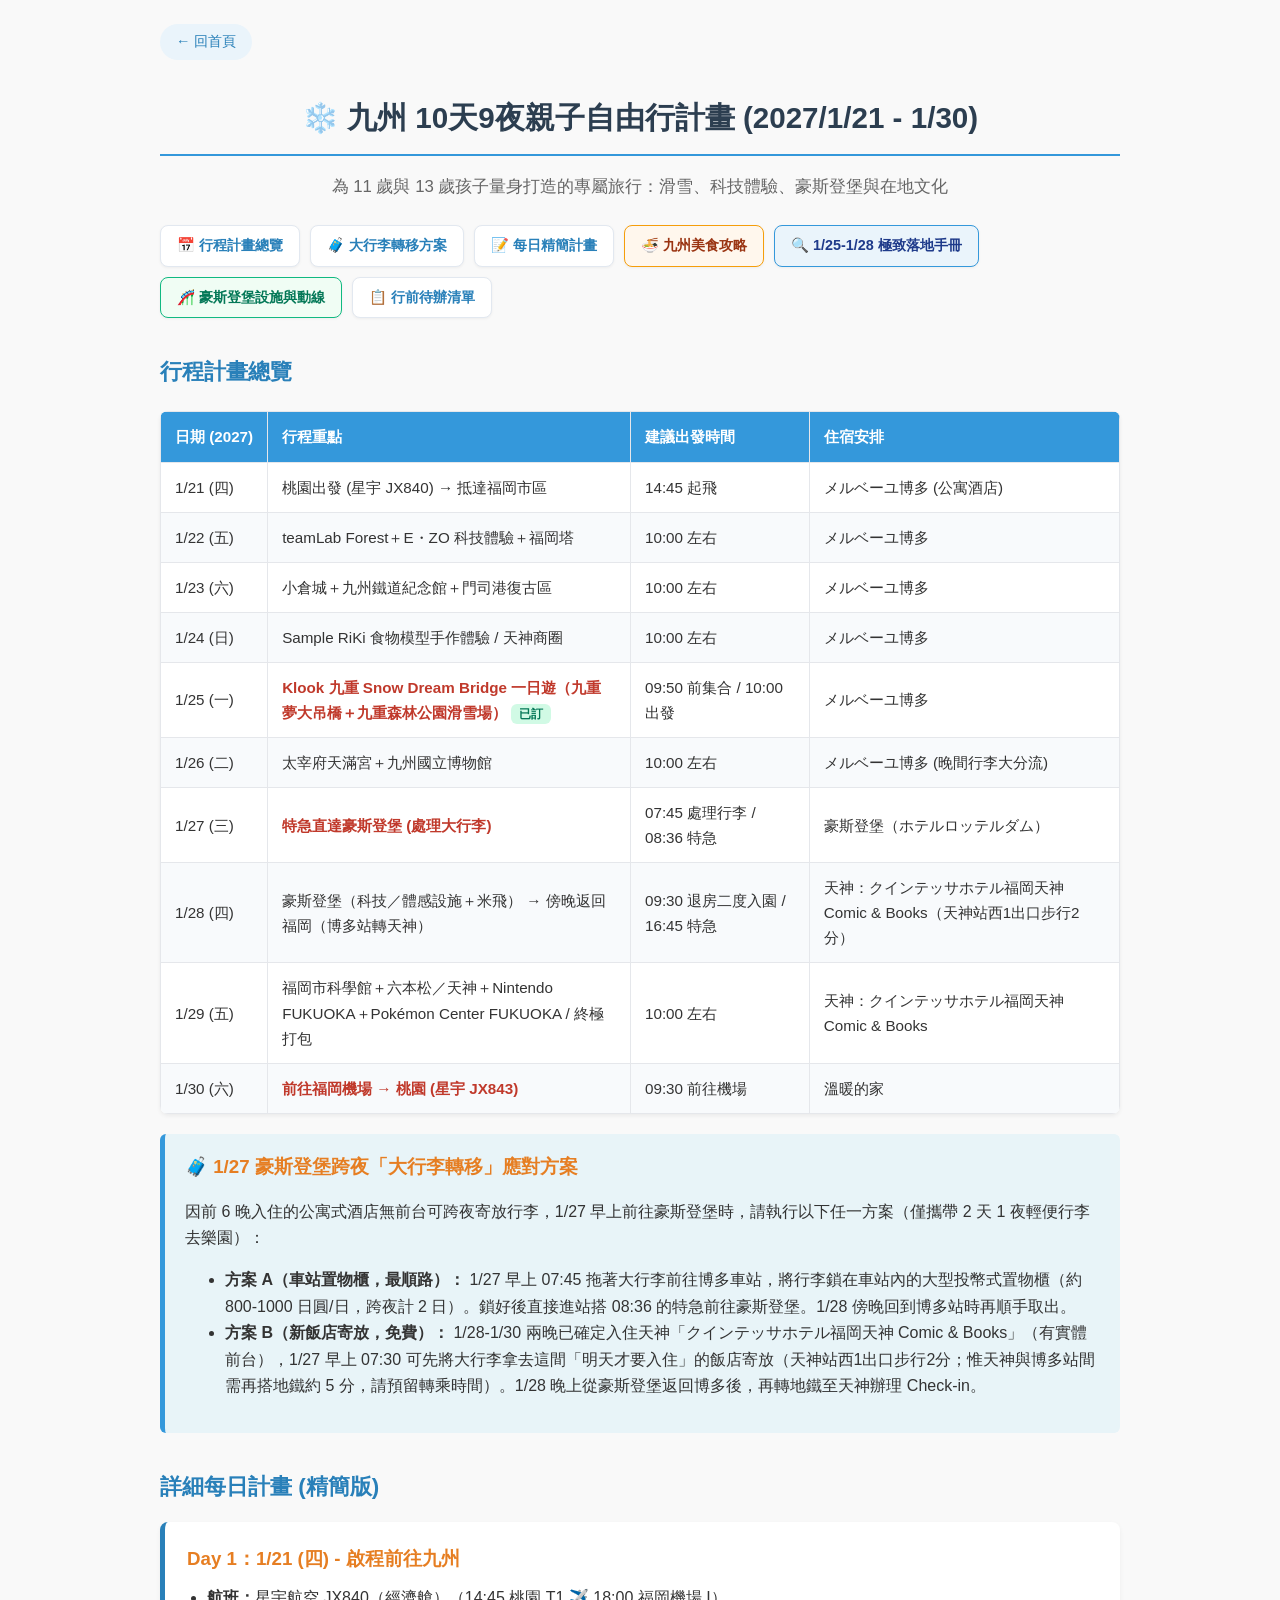
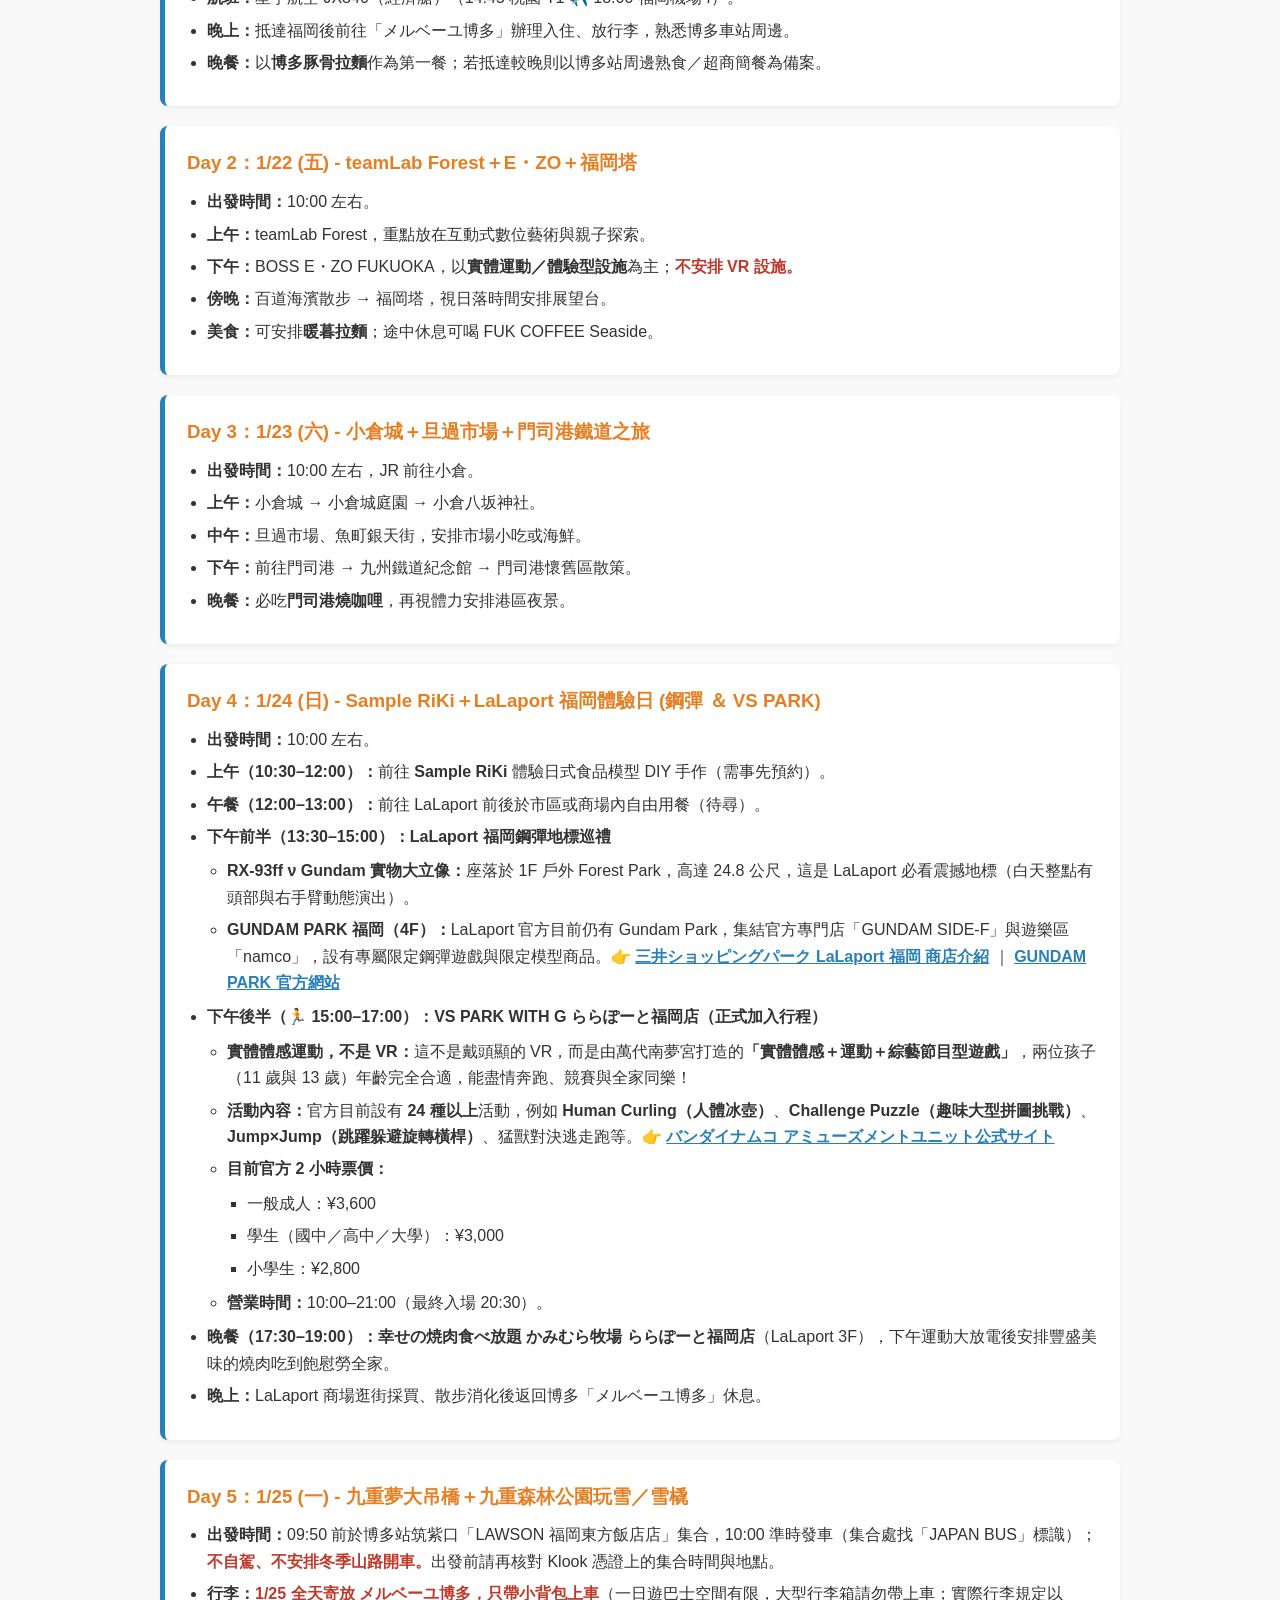
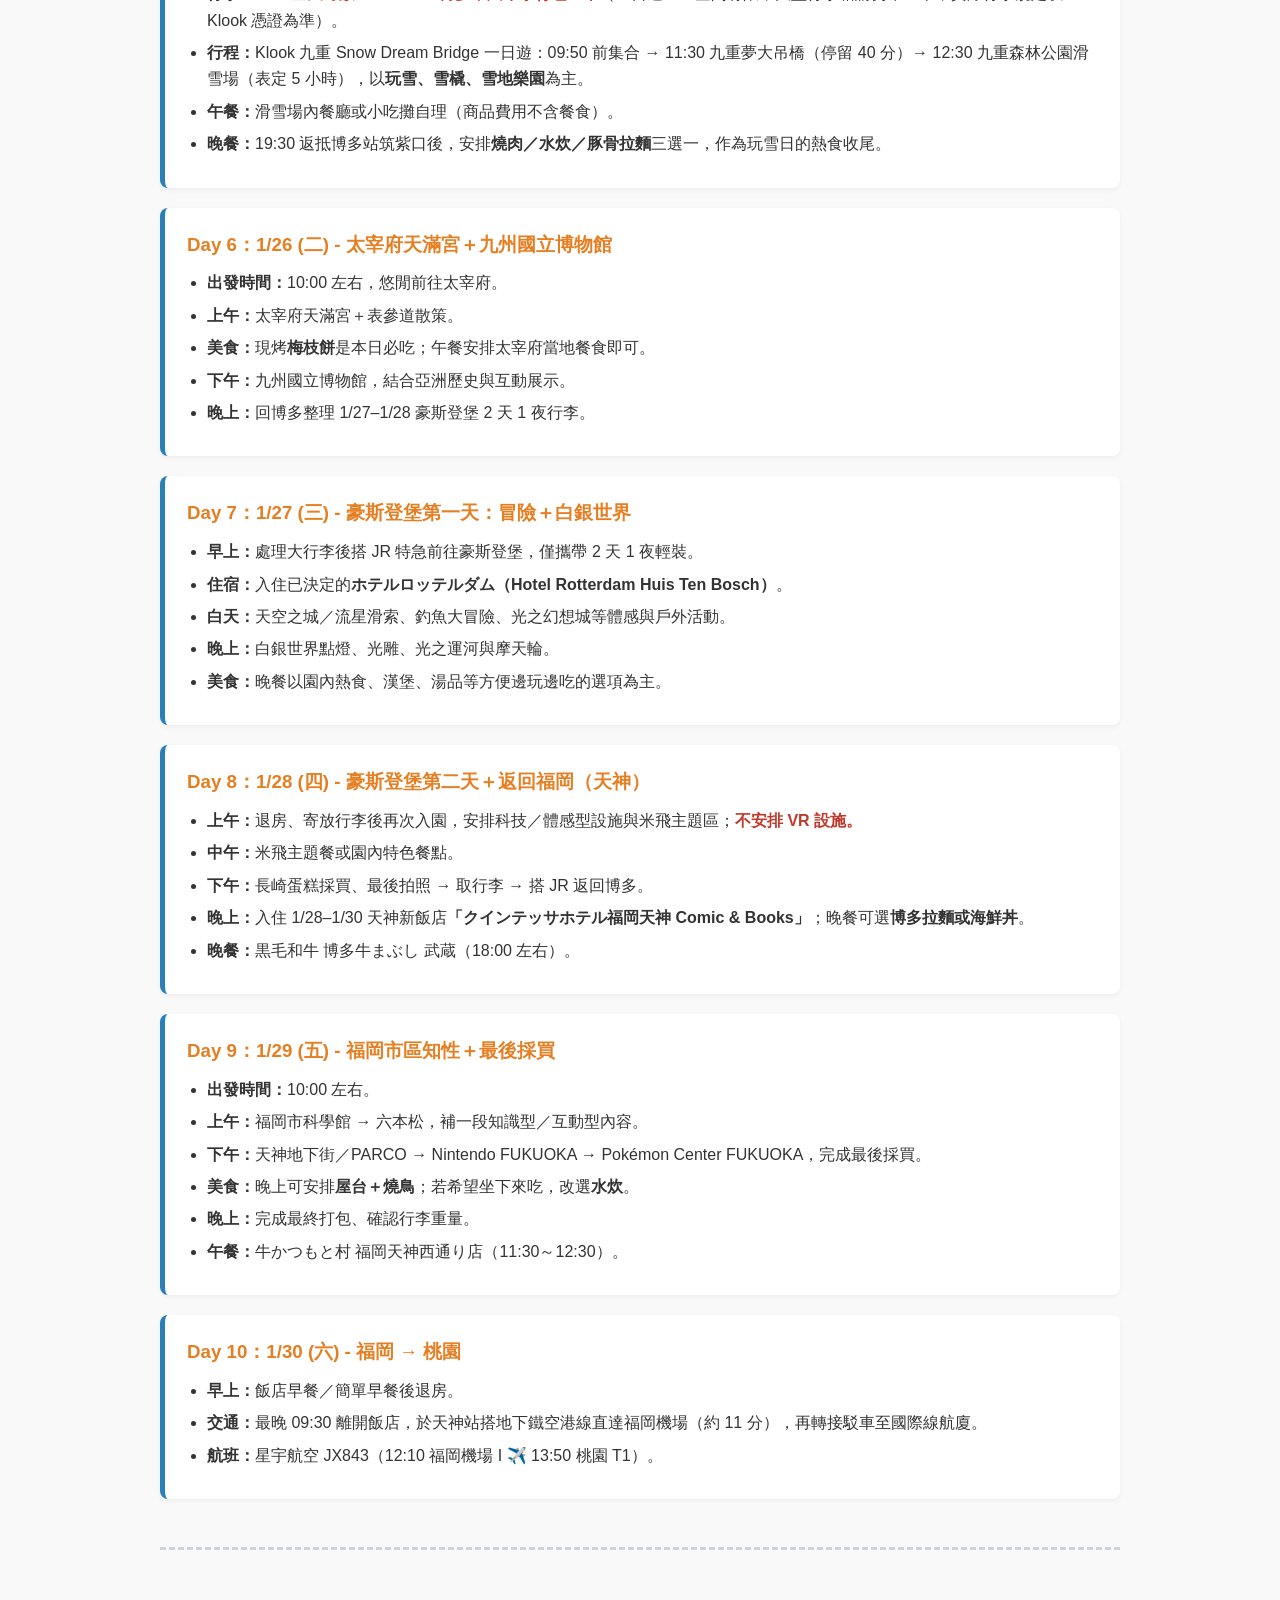
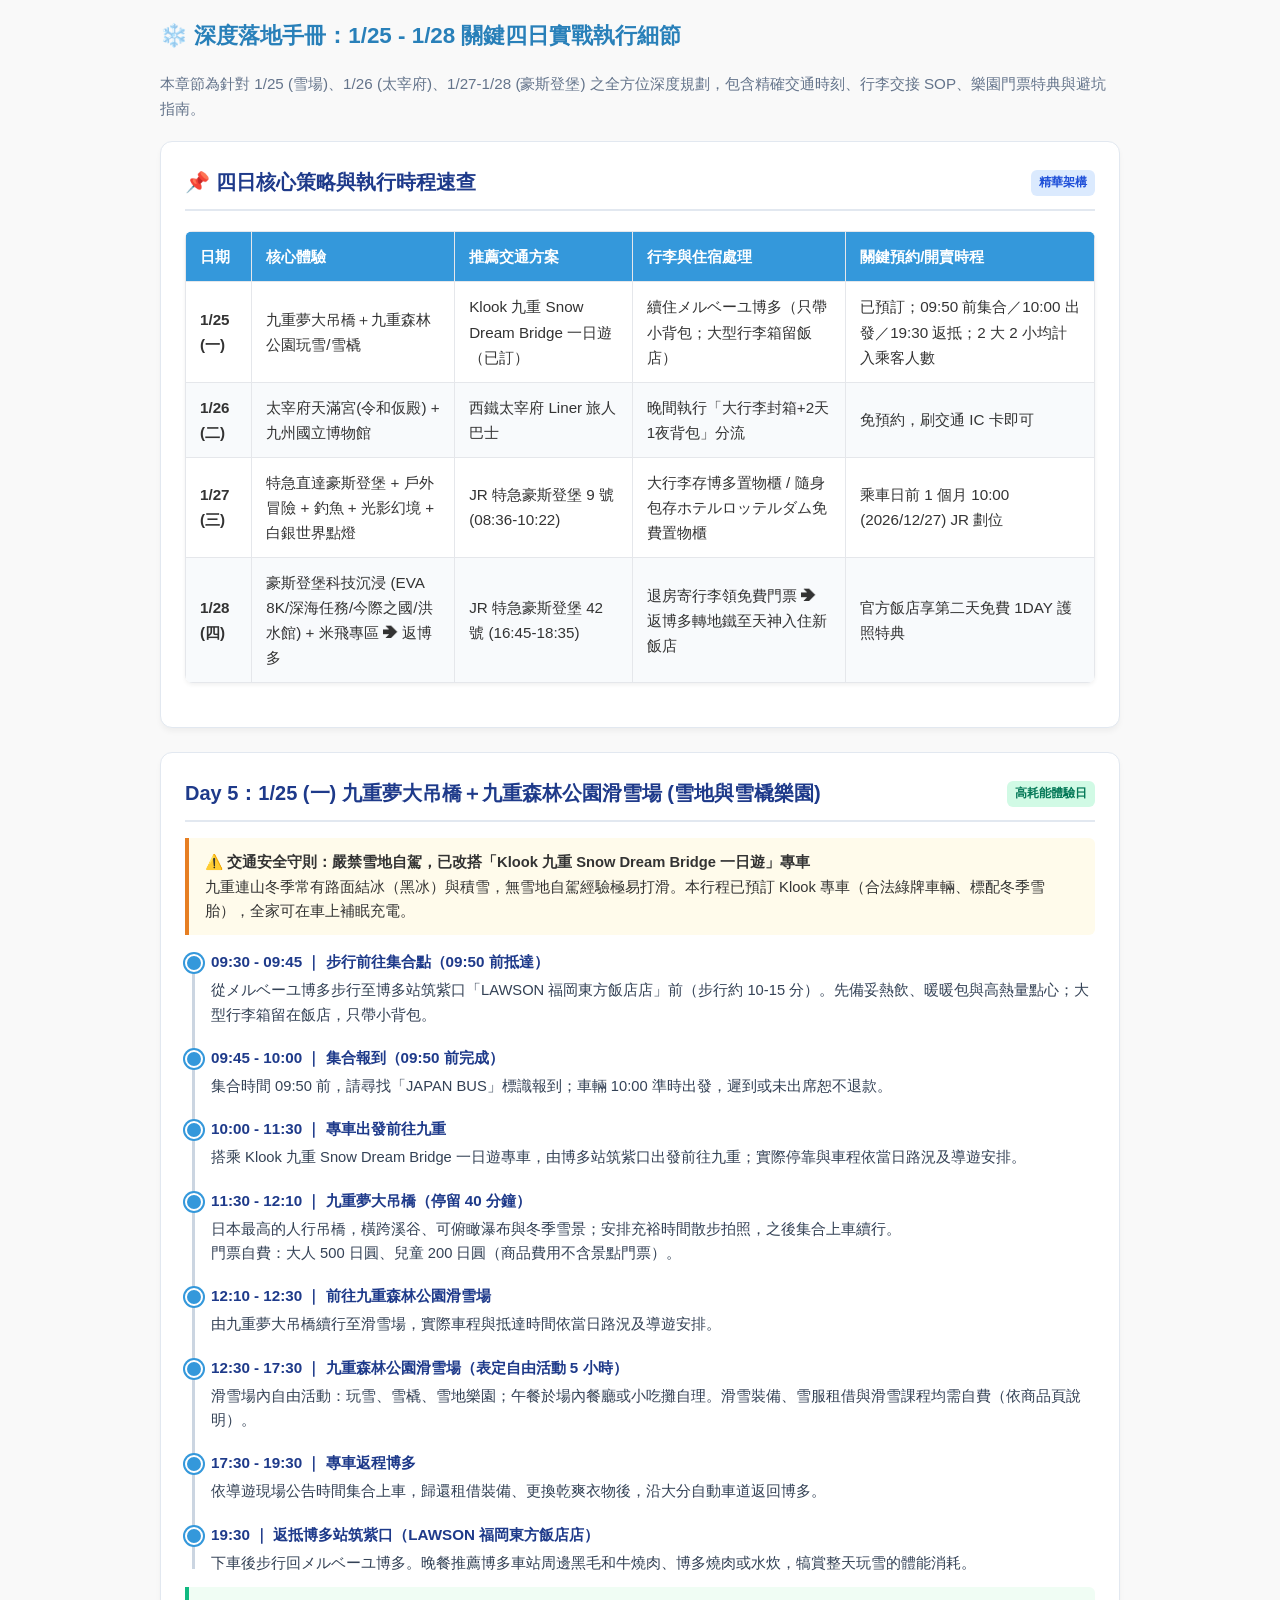
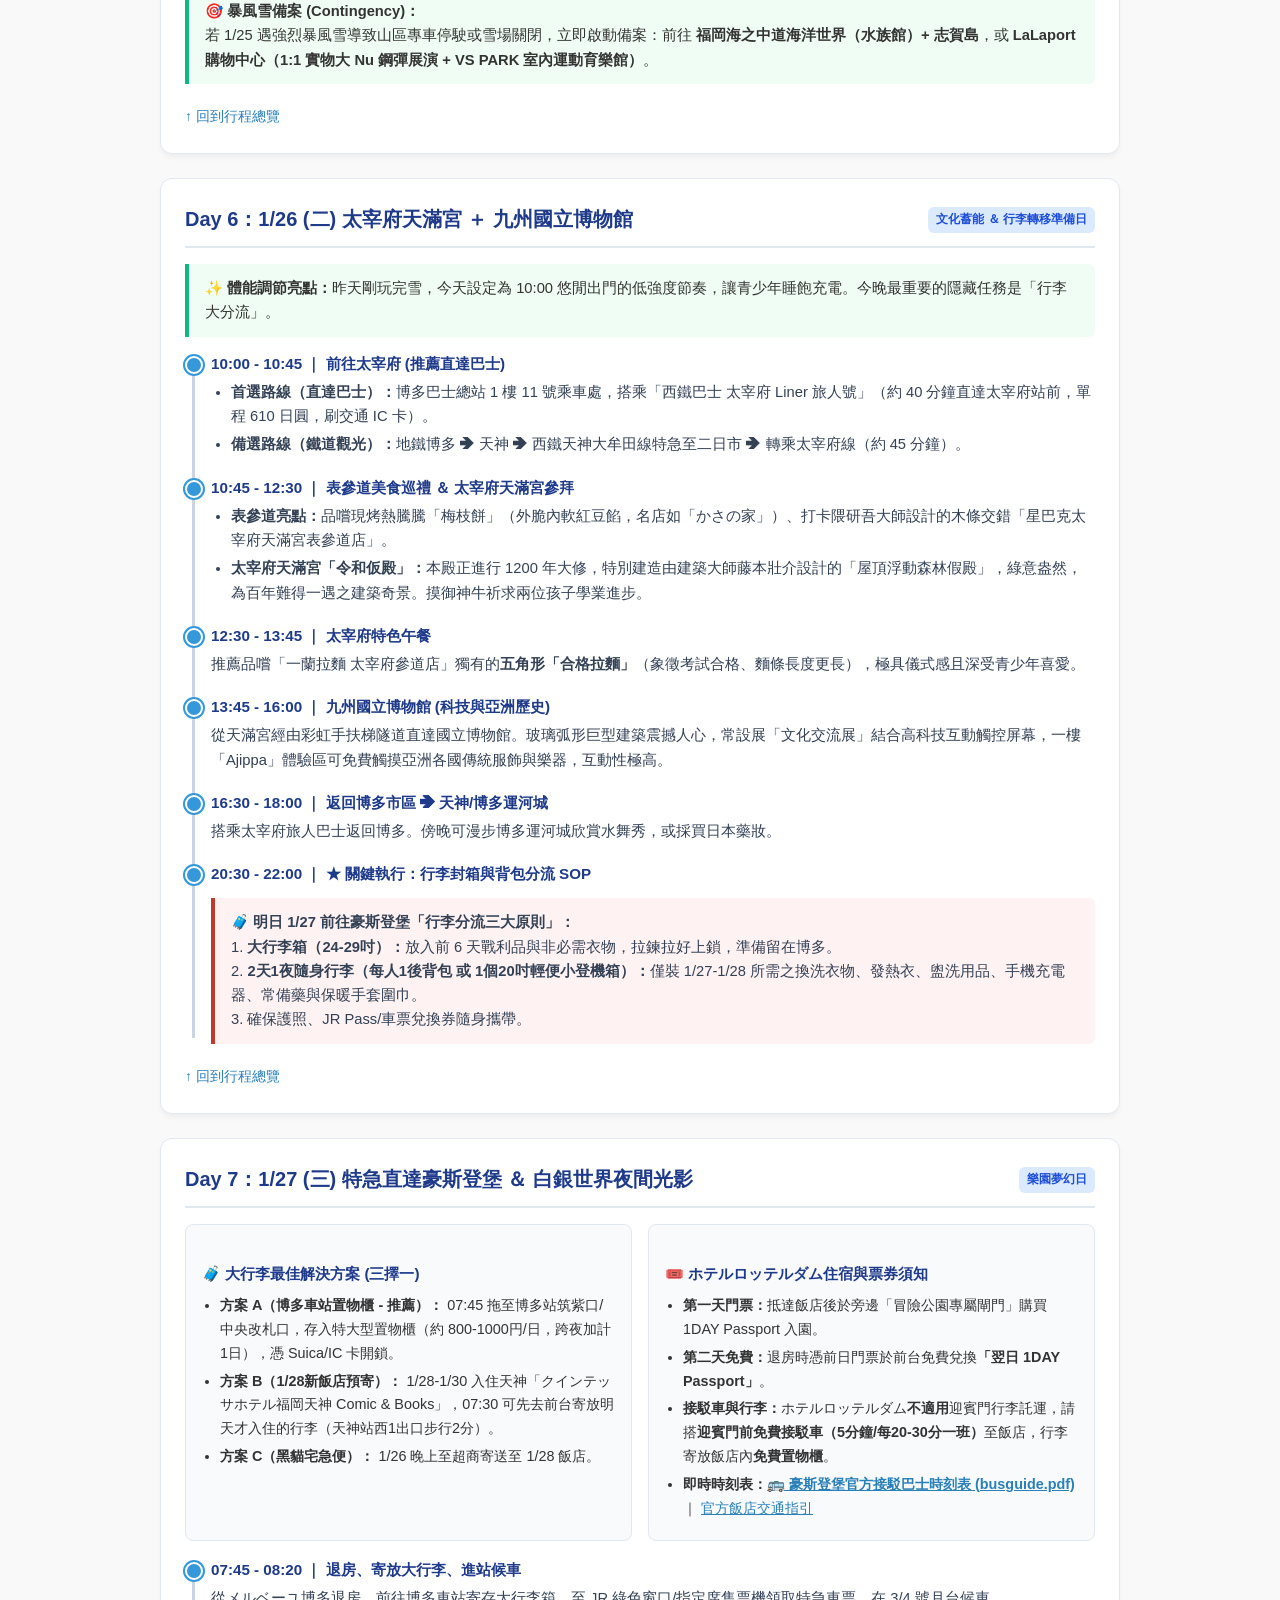
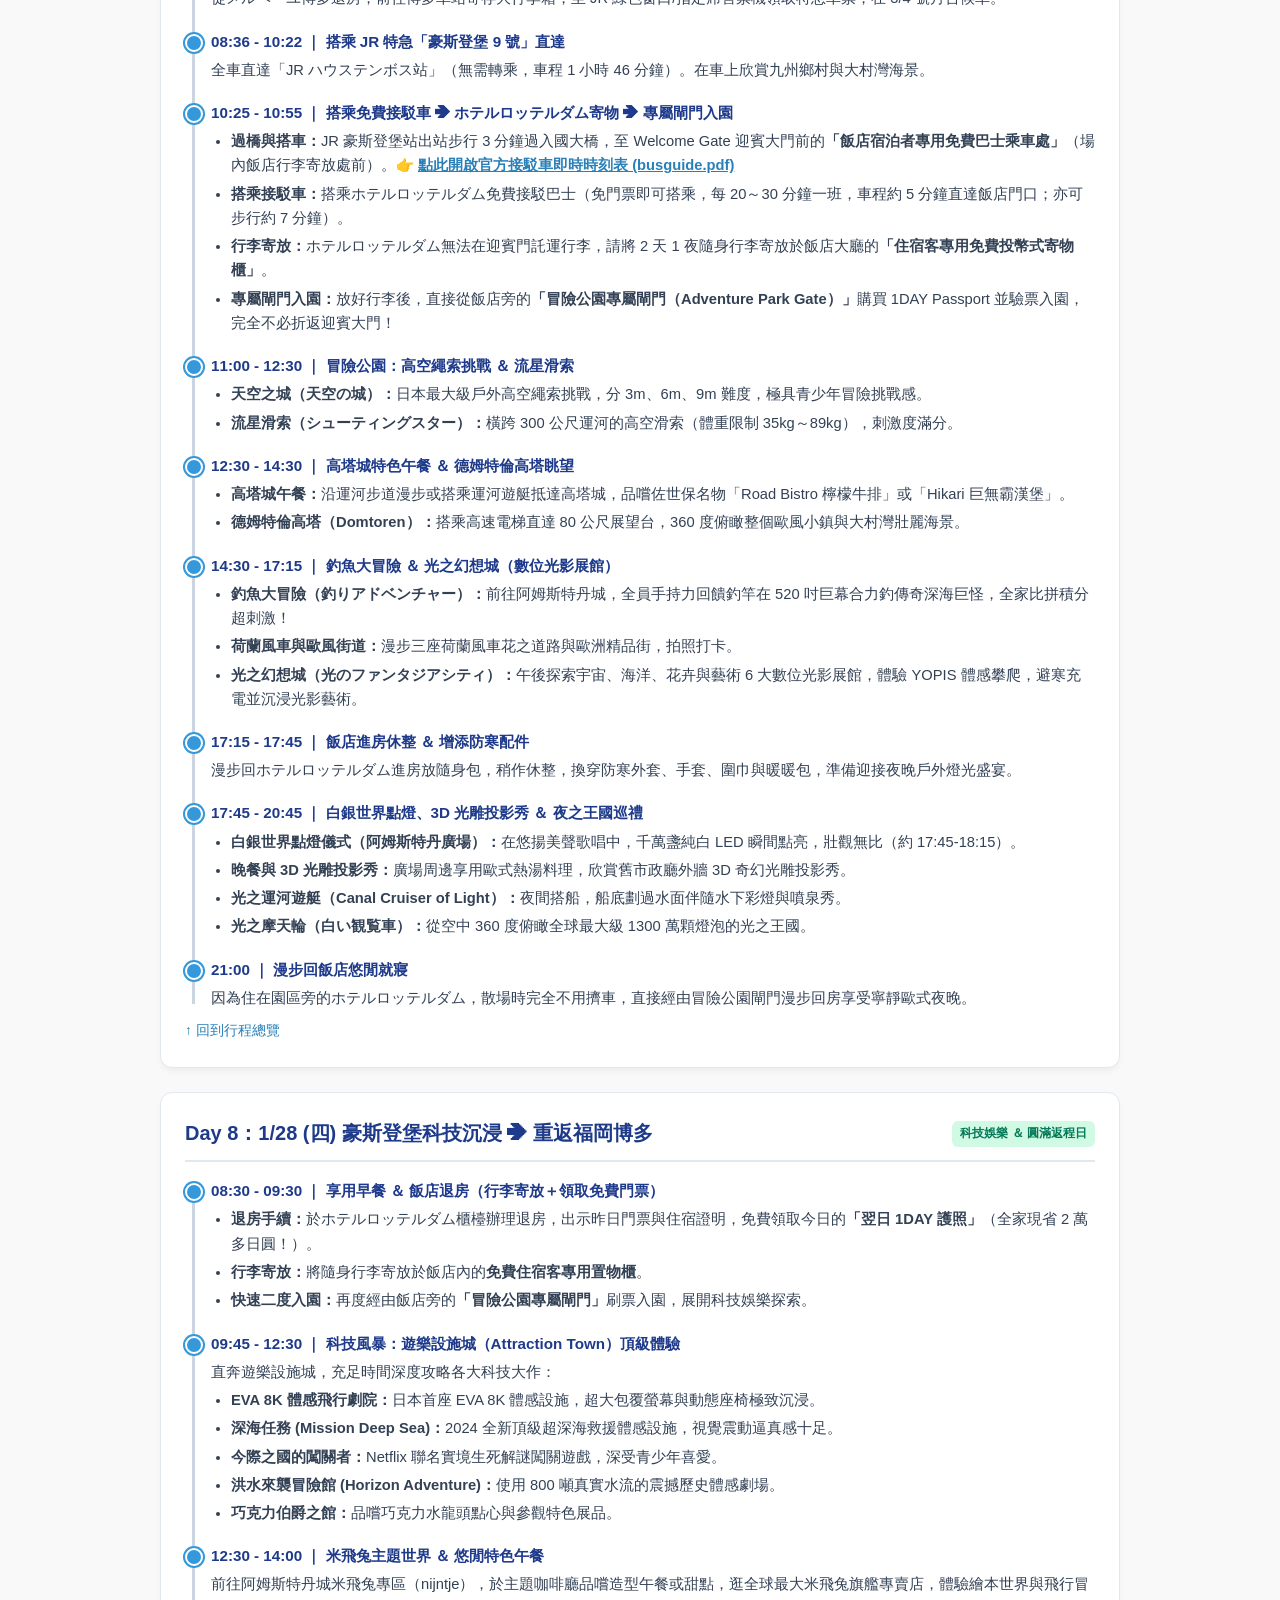
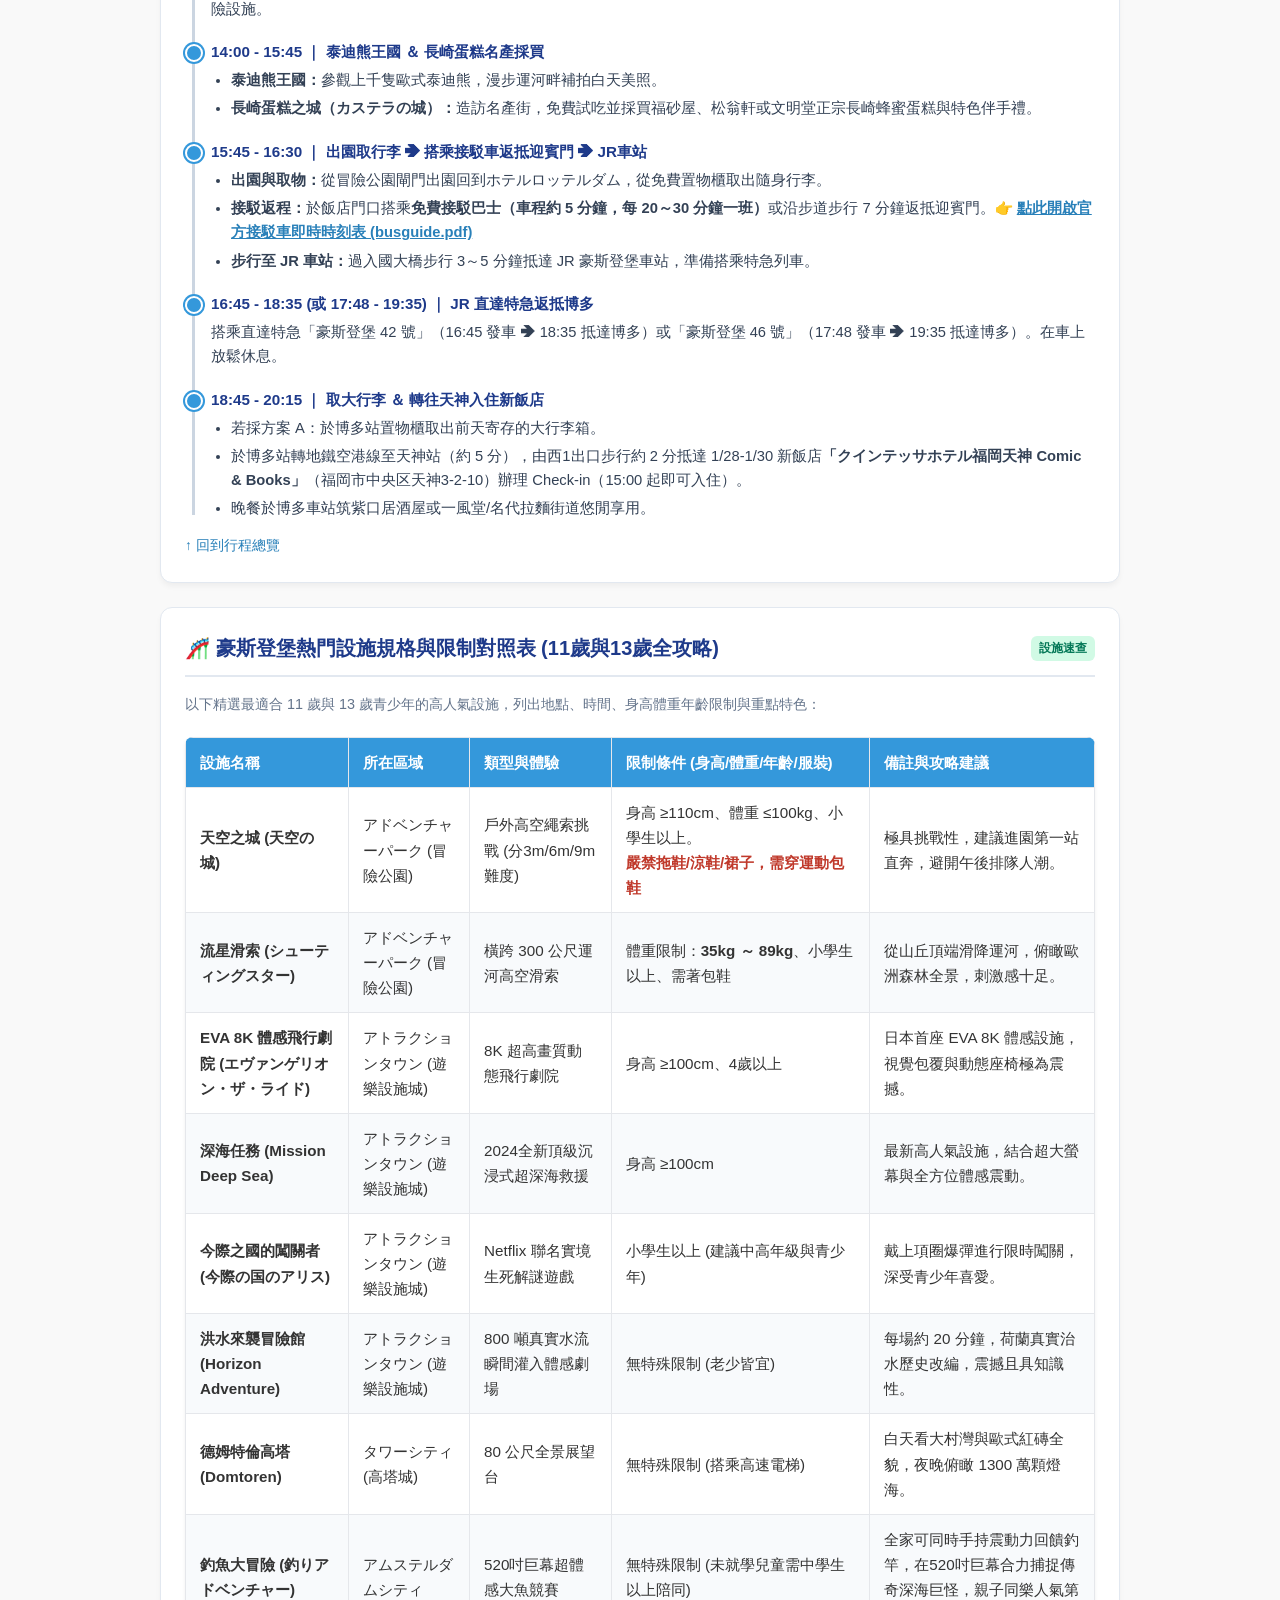
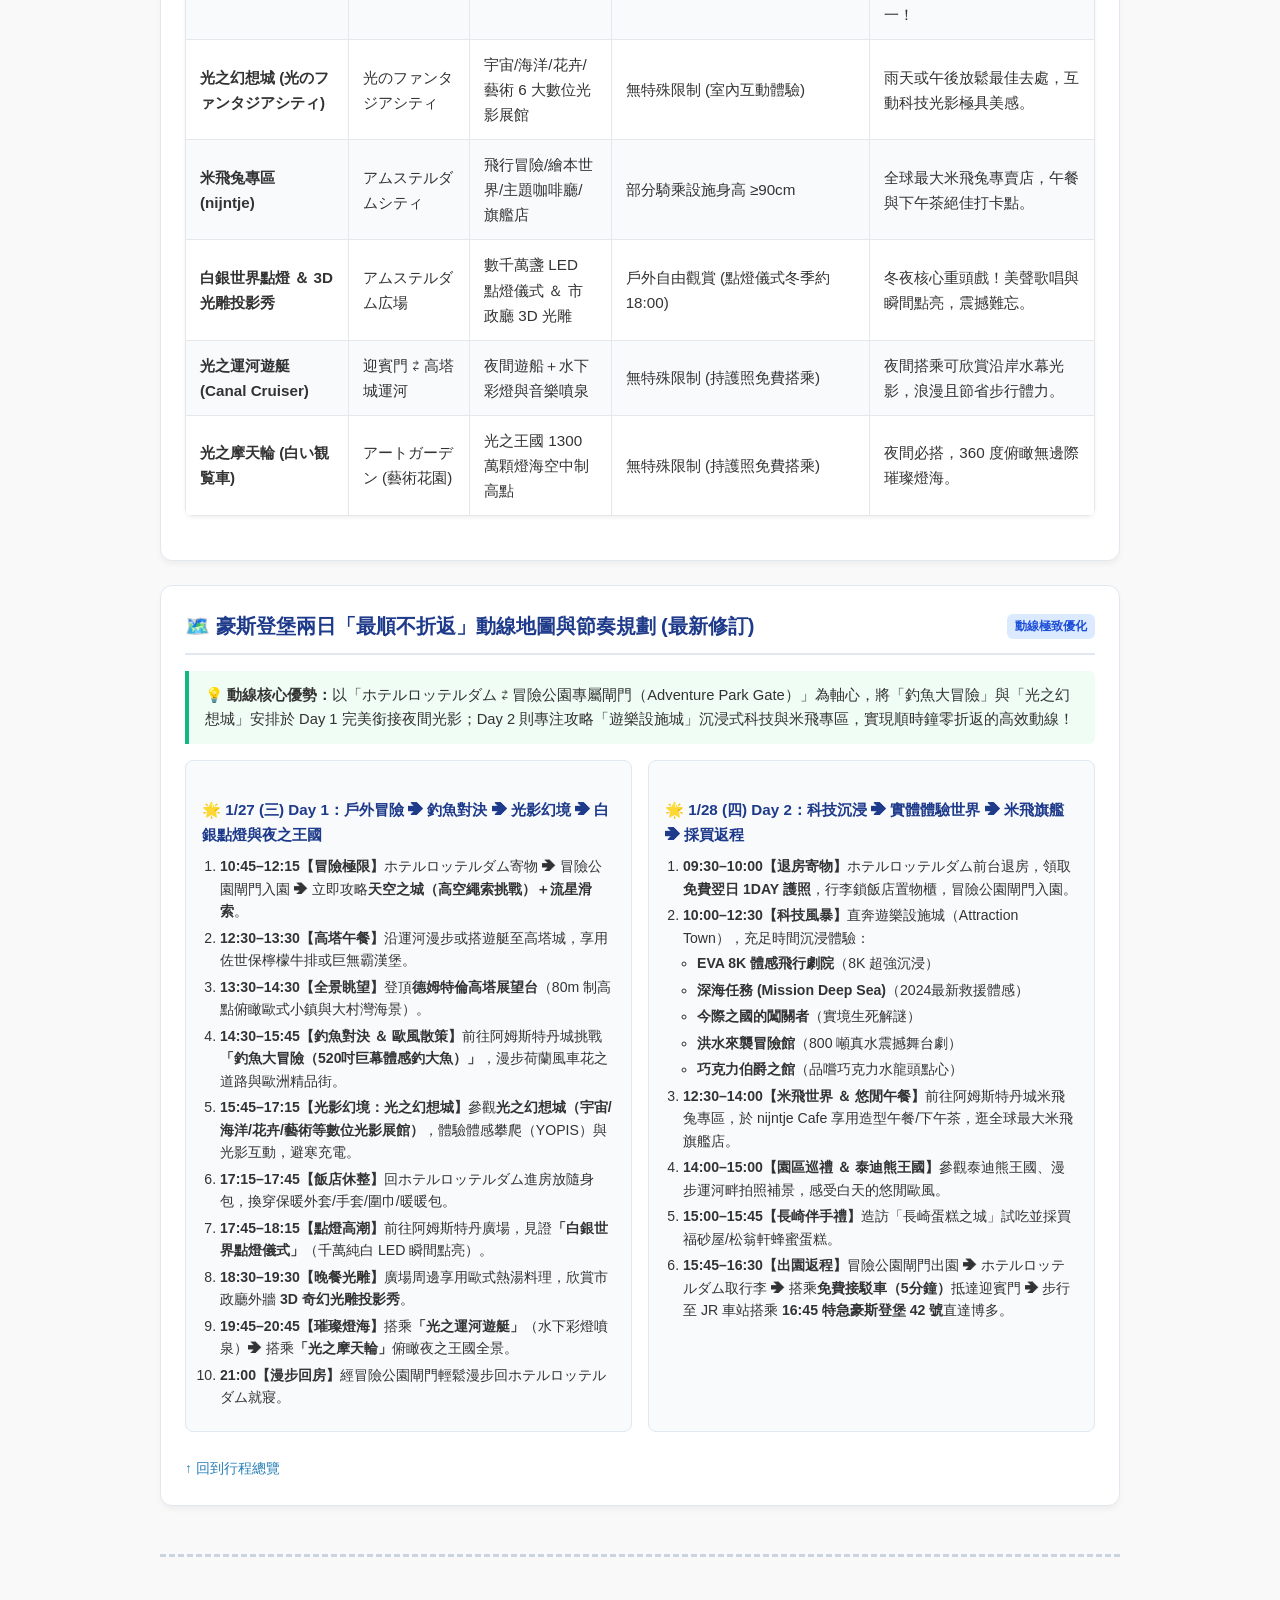
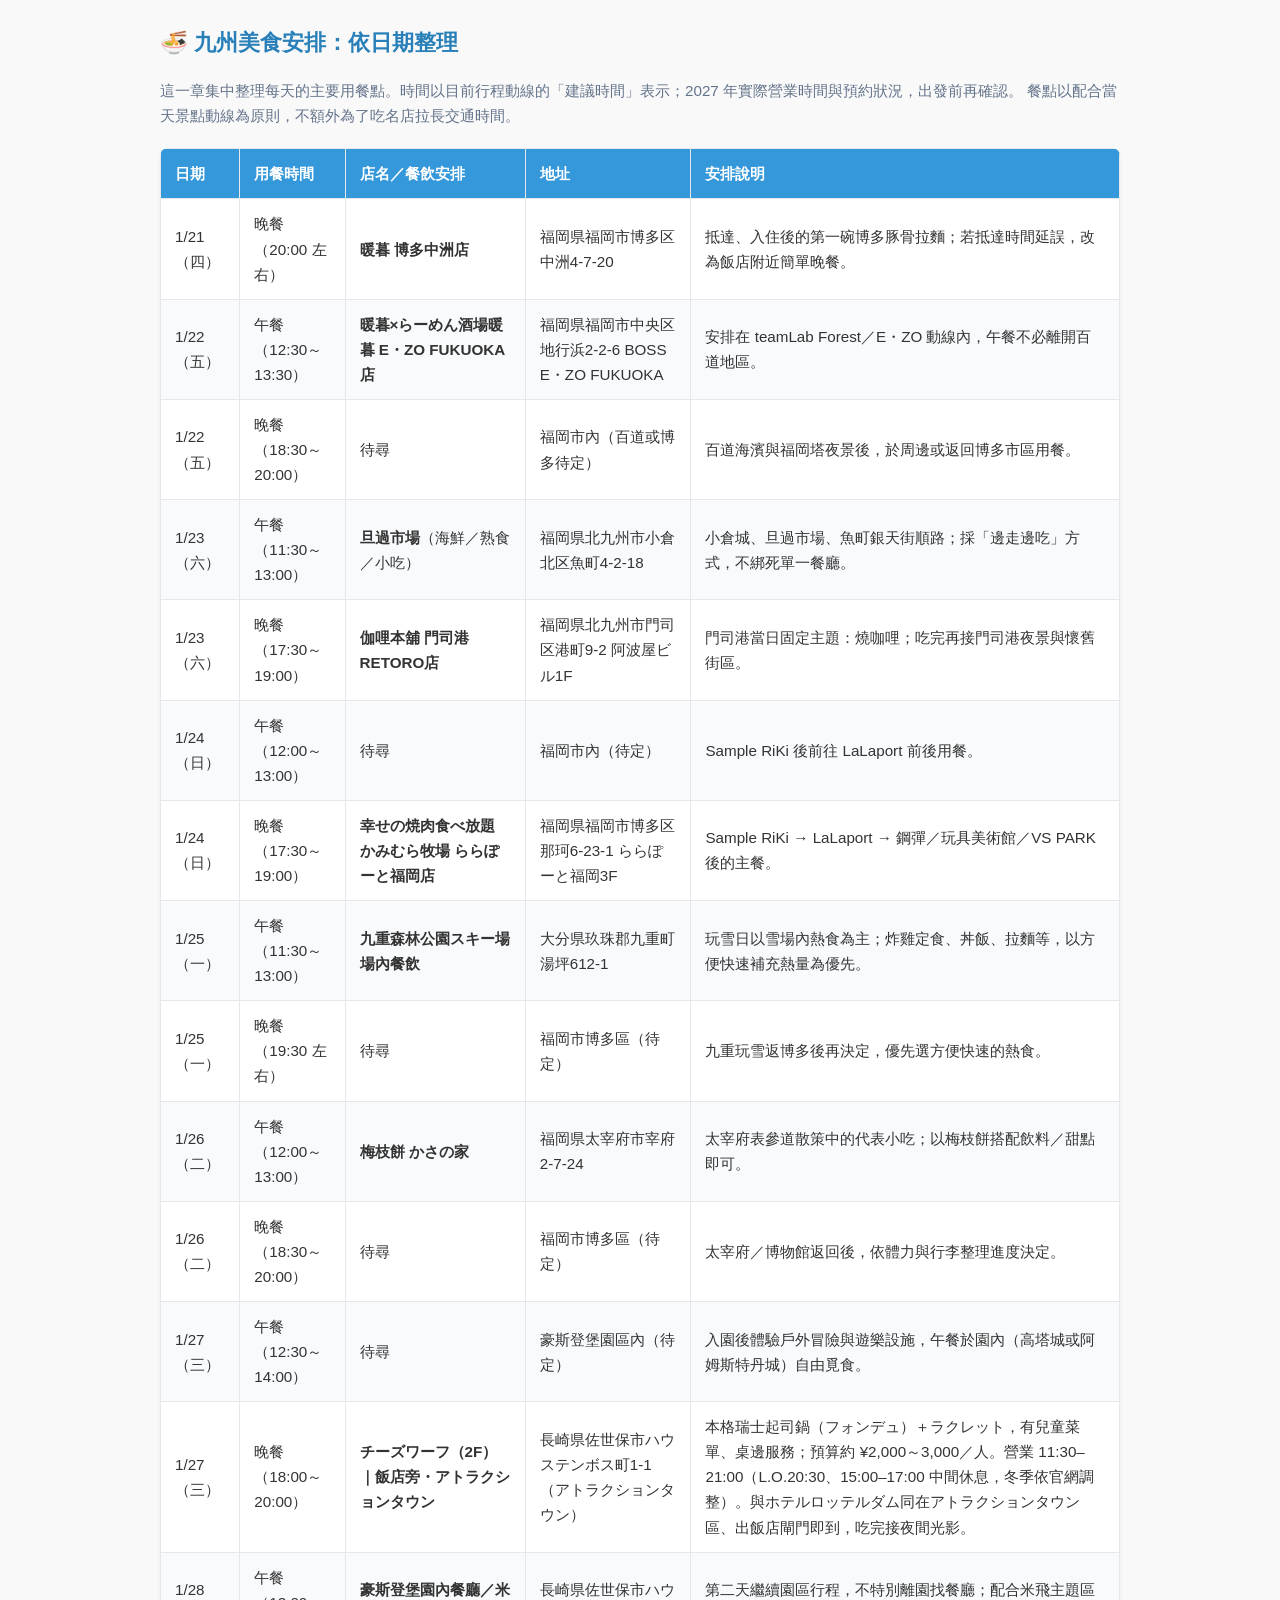
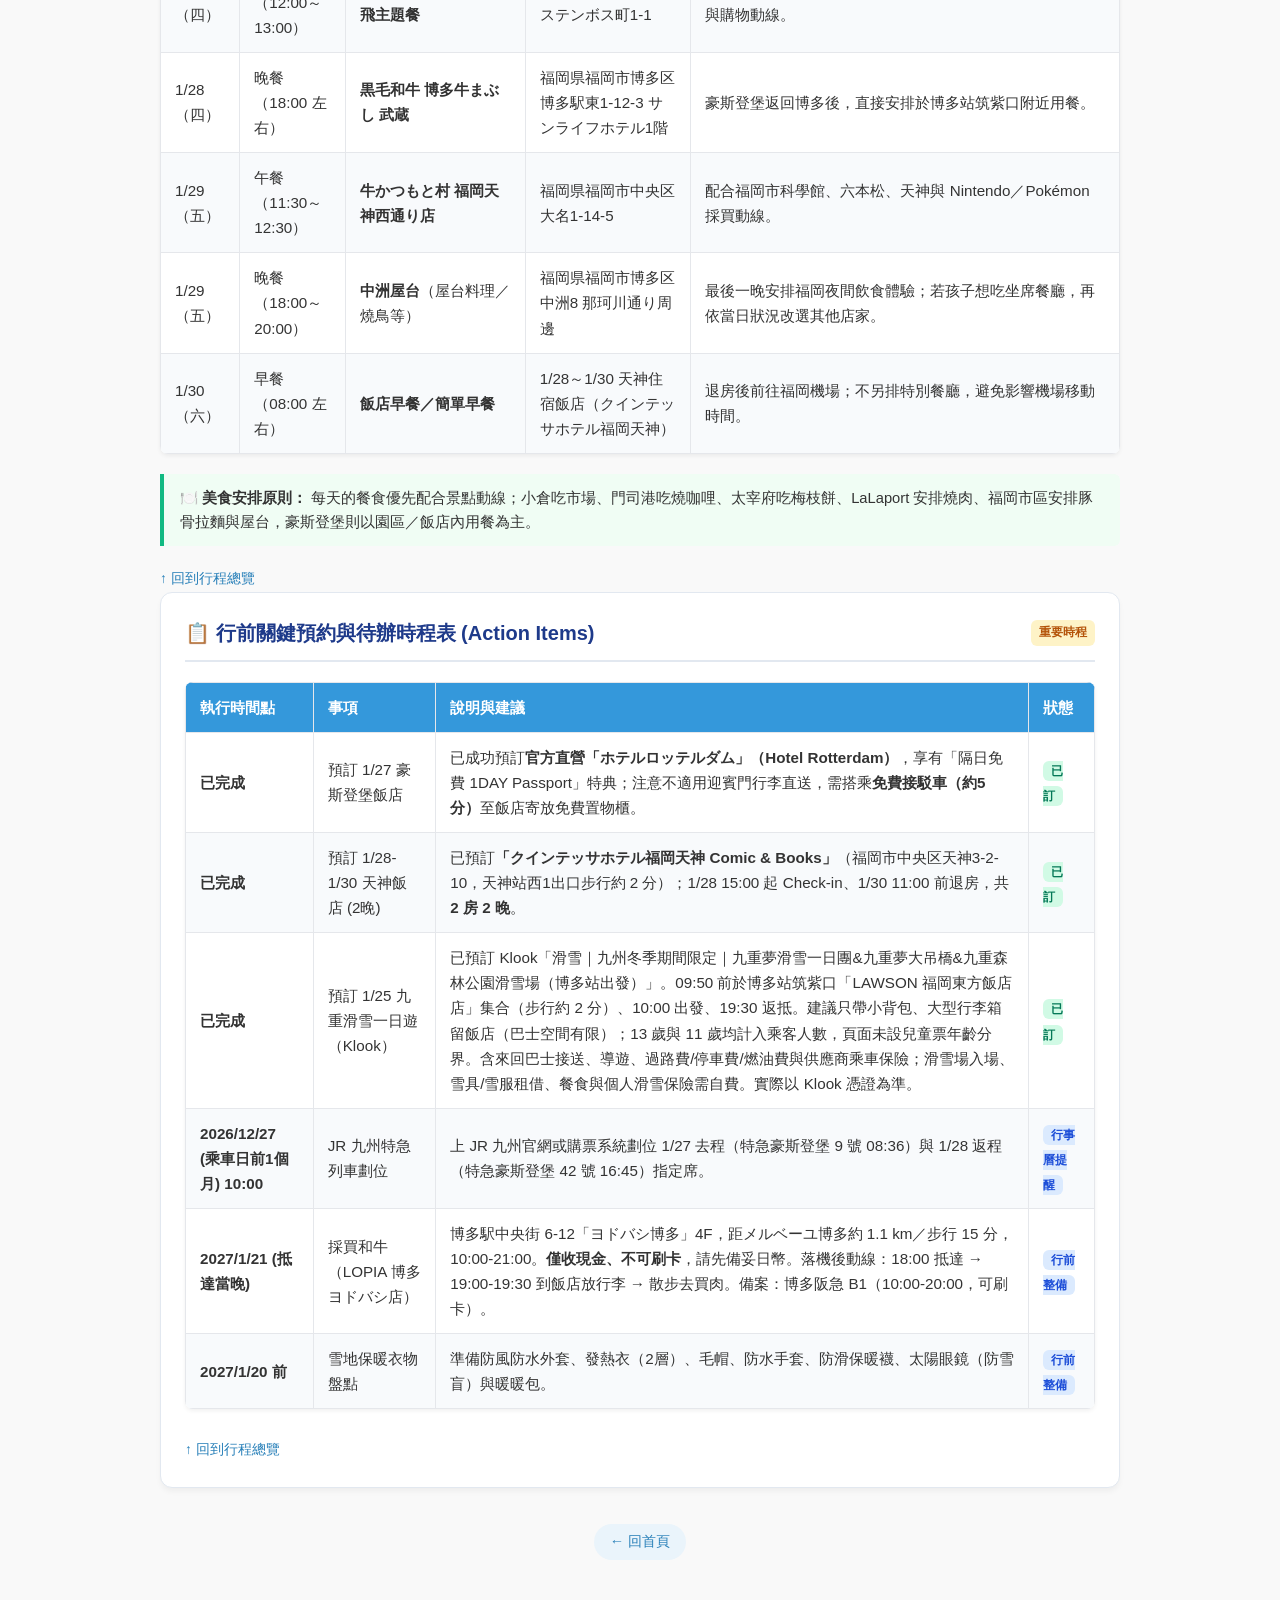
==== commit cd59cb57: "2027: soften unverified Kokonoe luggage/child-fare claims to voucher-based wording" ====
--- a/2027/index.html
+++ b/2027/index.html
@@ -461,7 +461,7 @@
 <h3>Day 5：1/25 (一) - 九重夢大吊橋＋九重森林公園玩雪／雪橇</h3>
 <ul>
 <li><strong>出發時間：</strong>09:50 前於博多站筑紫口「LAWSON 福岡東方飯店店」集合，10:00 準時發車（集合處找「JAPAN BUS」標識）；<span class="highlight">不自駕、不安排冬季山路開車。</span>出發前請再核對 Klook 憑證上的集合時間與地點。</li>
-<li><strong>行李：</strong>每人限一件小型包（約 55×40×25cm）；<span class="highlight">大型行李箱不可上車，1/25 全天寄放 メルベーユ博多，只帶小背包。</span></li>
+<li><strong>行李：</strong><span class="highlight">1/25 全天寄放 メルベーユ博多，只帶小背包上車</span>（一日遊巴士空間有限，大型行李箱請勿帶上車；實際行李規定以 Klook 憑證為準）。</li>
 <li><strong>行程：</strong>Klook 九重 Snow Dream Bridge 一日遊：09:50 前集合 → 11:30 九重夢大吊橋（停留 40 分）→ 12:30 九重森林公園滑雪場（表定 5 小時），以<strong>玩雪、雪橇、雪地樂園</strong>為主。</li>
 <li><strong>午餐：</strong>滑雪場內餐廳或小吃攤自理（商品費用不含餐食）。</li>
 <li><strong>晚餐：</strong>19:30 返抵博多站筑紫口後，安排<strong>燒肉／水炊／豚骨拉麵</strong>三選一，作為玩雪日的熱食收尾。</li>
@@ -547,7 +547,7 @@
 <td>九重夢大吊橋＋九重森林公園玩雪/雪橇</td>
 <td>Klook 九重 Snow Dream Bridge 一日遊（已訂）</td>
 <td>續住メルベーユ博多（只帶小背包；大型行李箱留飯店）</td>
-<td>已預訂；09:50 前集合／10:00 出發／19:30 返抵；兒童＝小學生以下</td>
+<td>已預訂；09:50 前集合／10:00 出發／19:30 返抵；2 大 2 小均計入乘客人數</td>
 </tr>
 <tr>
 <td><strong>1/26 (二)</strong></td>
@@ -1249,7 +1249,7 @@
 <tr>
 <td><strong>已完成</strong></td>
 <td>預訂 1/25 九重滑雪一日遊（Klook）</td>
-<td>已預訂 Klook「滑雪｜九州冬季期間限定｜九重夢滑雪一日團&amp;九重夢大吊橋&amp;九重森林公園滑雪場（博多站出發）」。09:50 前於博多站筑紫口「LAWSON 福岡東方飯店店」集合（步行約 2 分）、10:00 出發、19:30 返抵。每人限一件小型包（約 55×40×25cm），大型行李箱不可上車；兒童＝小學生以下，1/25 為優惠日 V。含來回巴士接送、導遊、過路費/停車費/燃油費與供應商乘車保險；滑雪場入場、雪具/雪服租借、餐食與個人滑雪保險需自費。實際以 Klook 憑證為準。</td>
+<td>已預訂 Klook「滑雪｜九州冬季期間限定｜九重夢滑雪一日團&amp;九重夢大吊橋&amp;九重森林公園滑雪場（博多站出發）」。09:50 前於博多站筑紫口「LAWSON 福岡東方飯店店」集合（步行約 2 分）、10:00 出發、19:30 返抵。建議只帶小背包、大型行李箱留飯店（巴士空間有限）；13 歲與 11 歲均計入乘客人數，頁面未設兒童票年齡分界。含來回巴士接送、導遊、過路費/停車費/燃油費與供應商乘車保險；滑雪場入場、雪具/雪服租借、餐食與個人滑雪保險需自費。實際以 Klook 憑證為準。</td>
 <td><span class="tag tag-green">已訂</span></td>
 </tr>
 <tr>
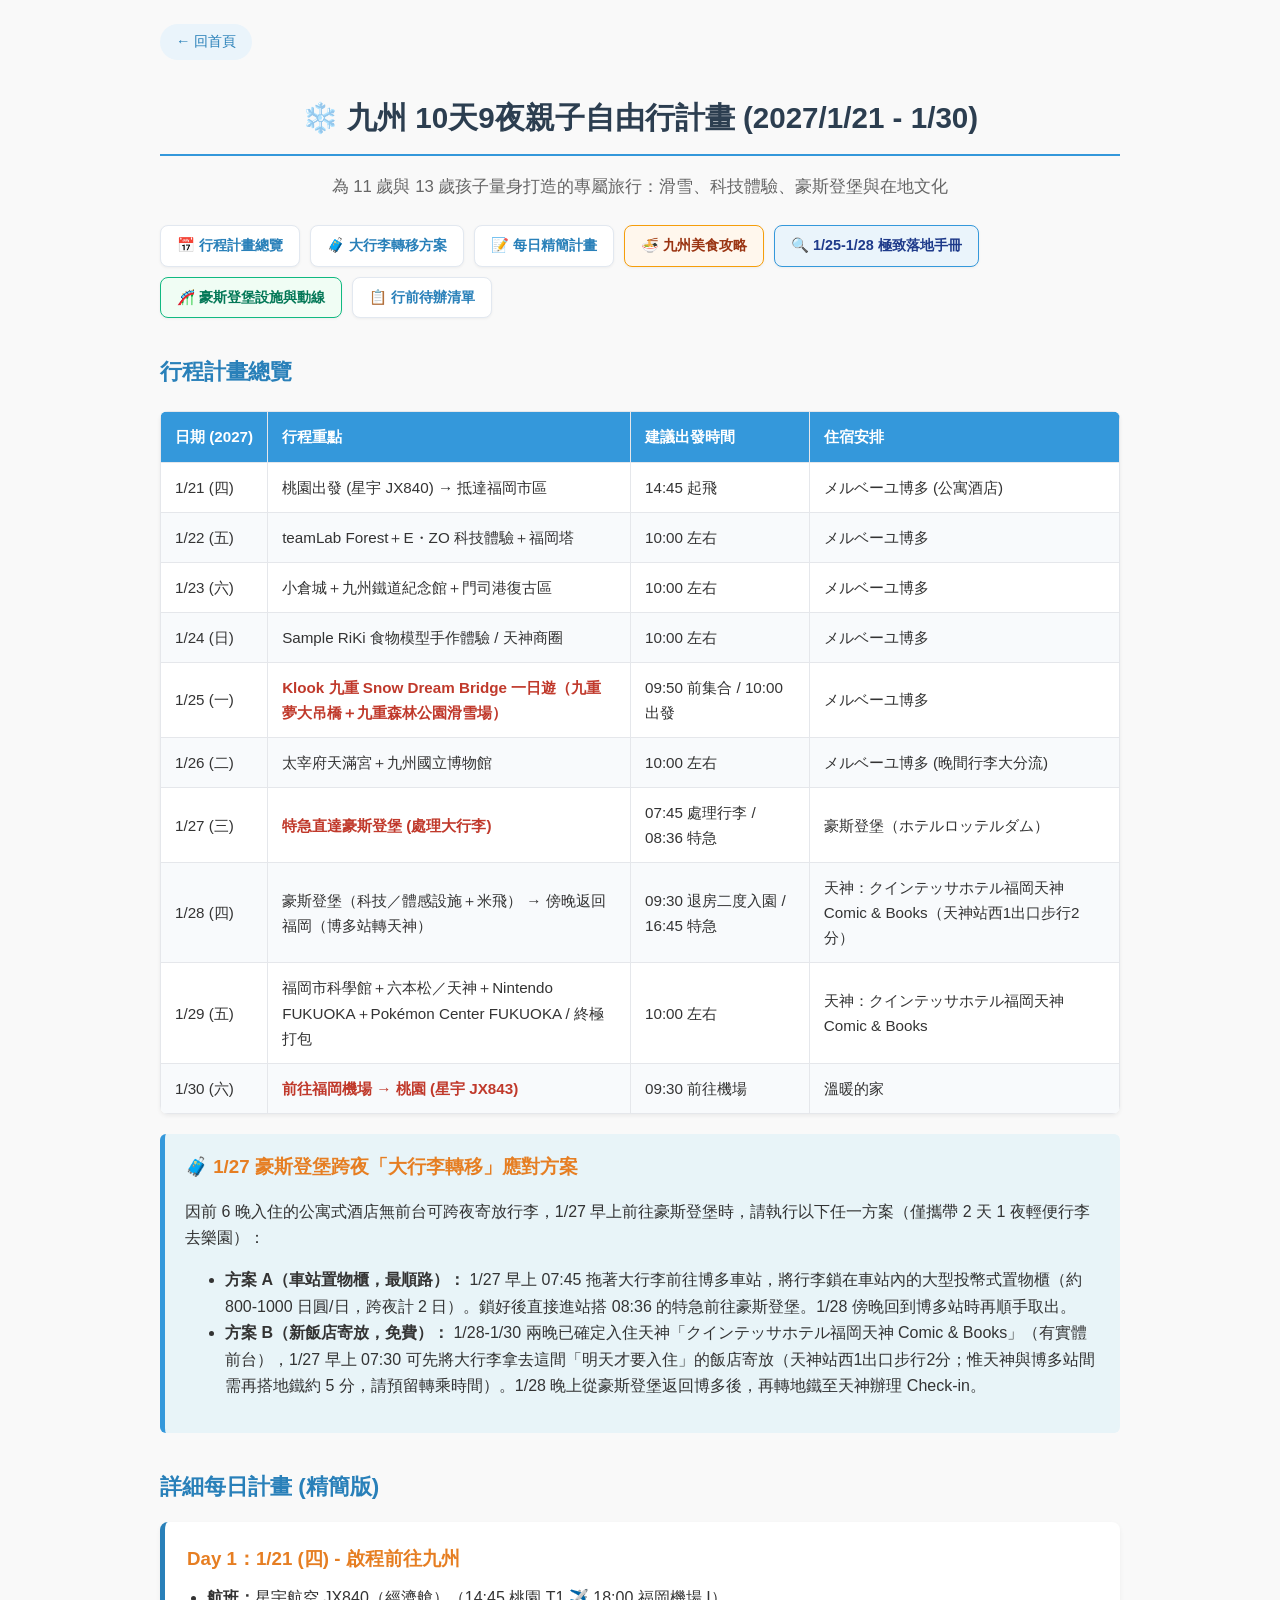
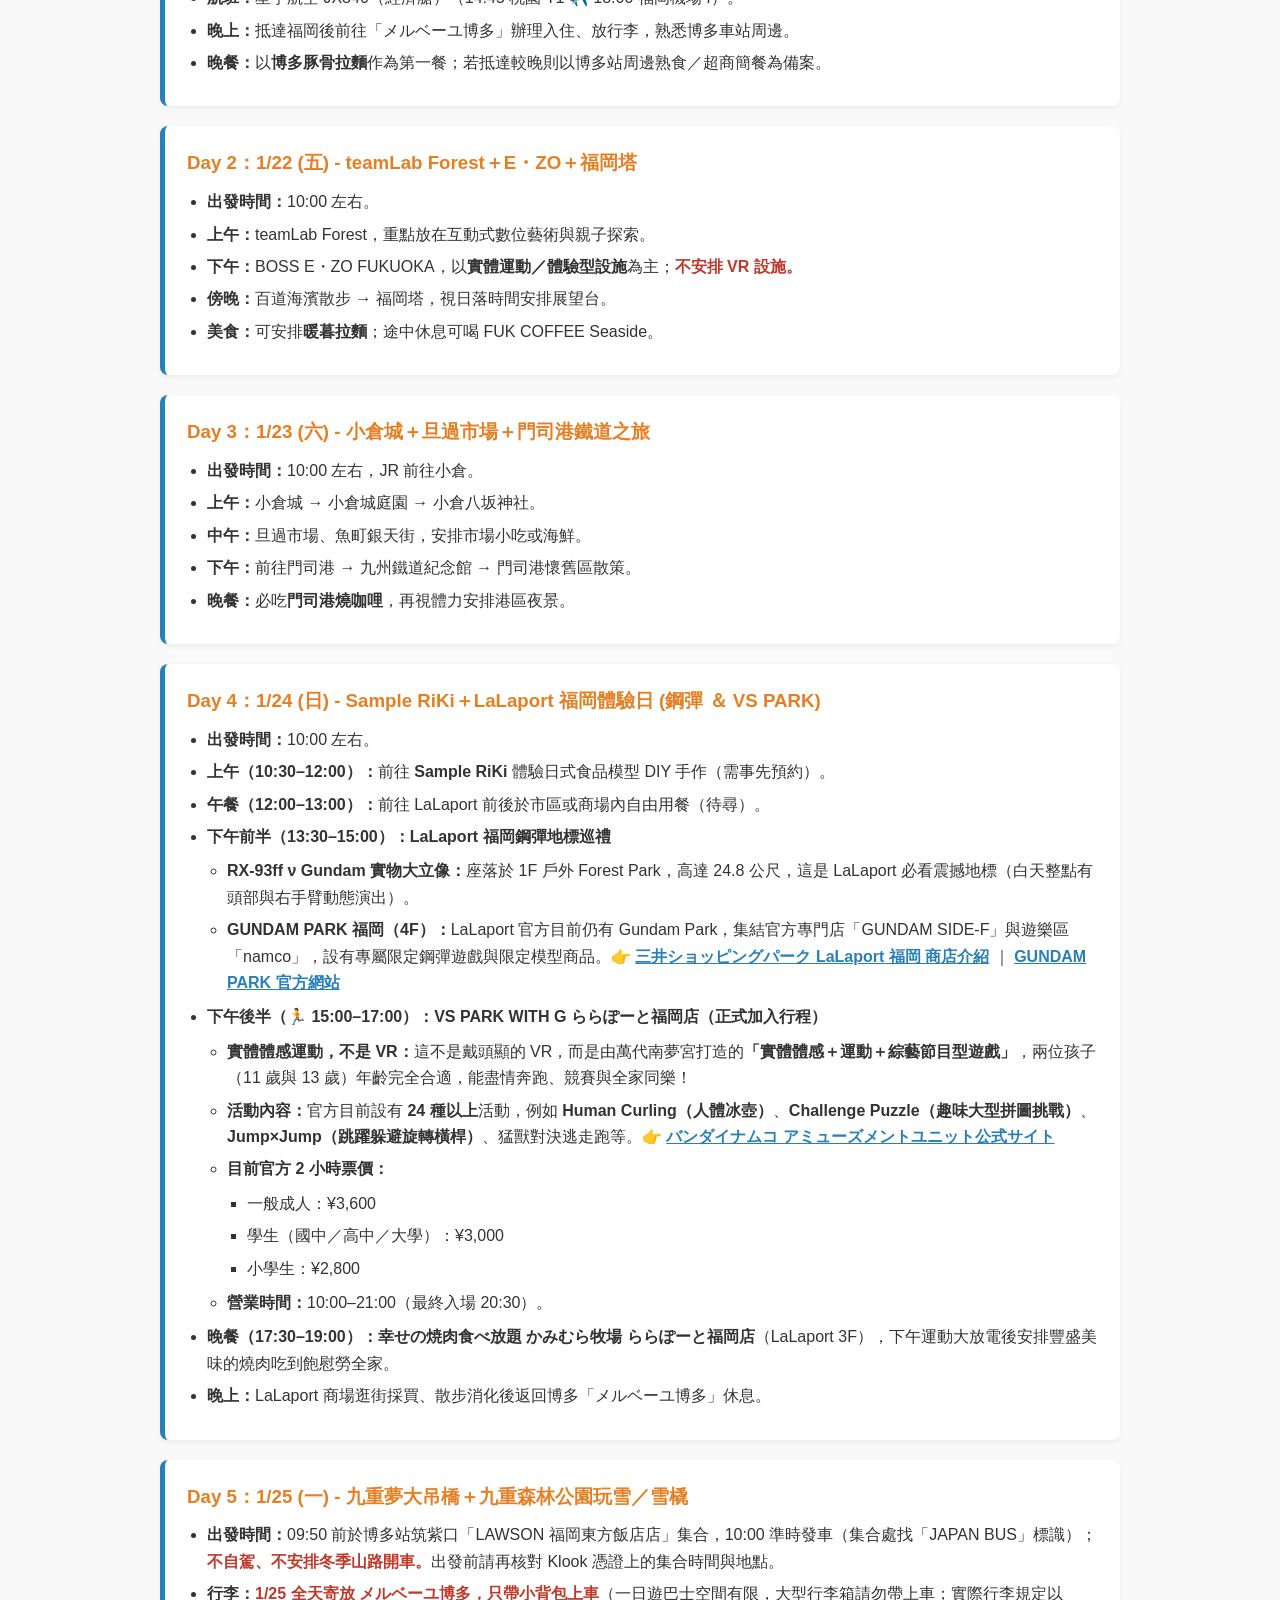
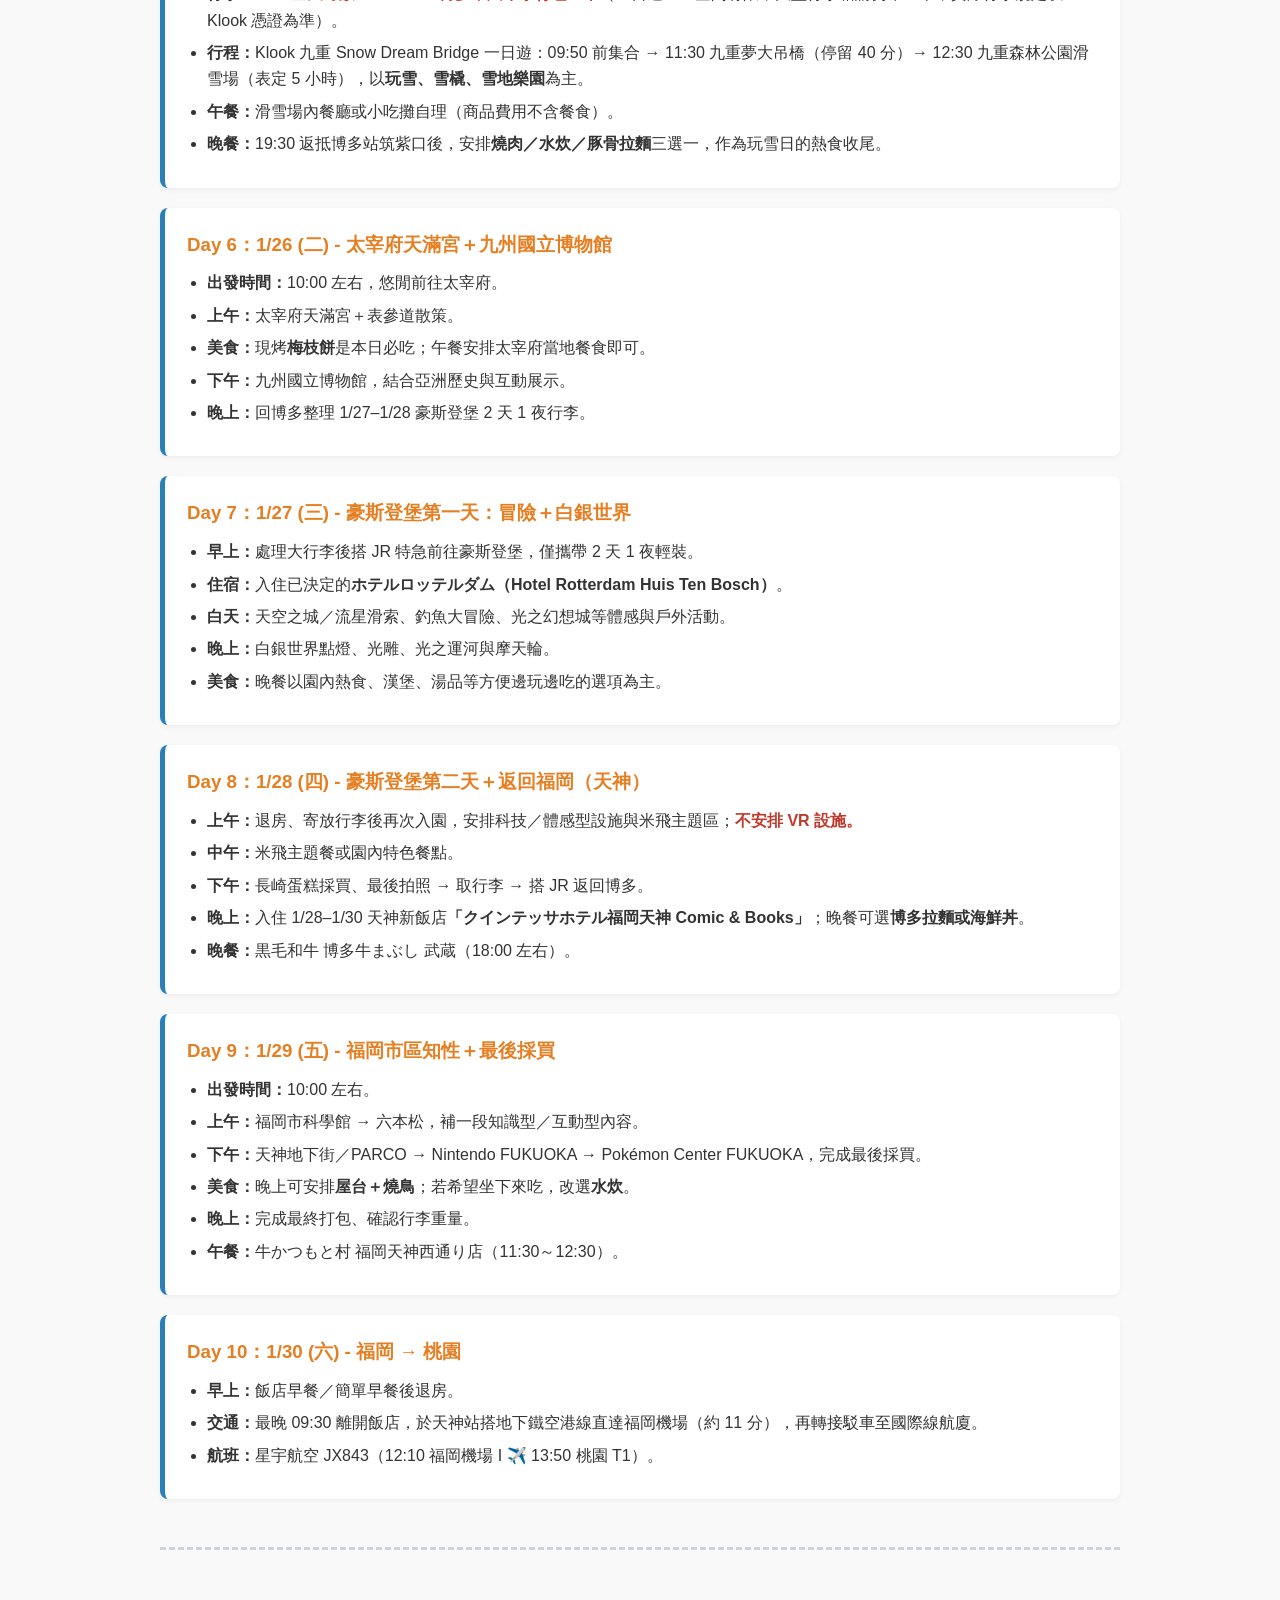
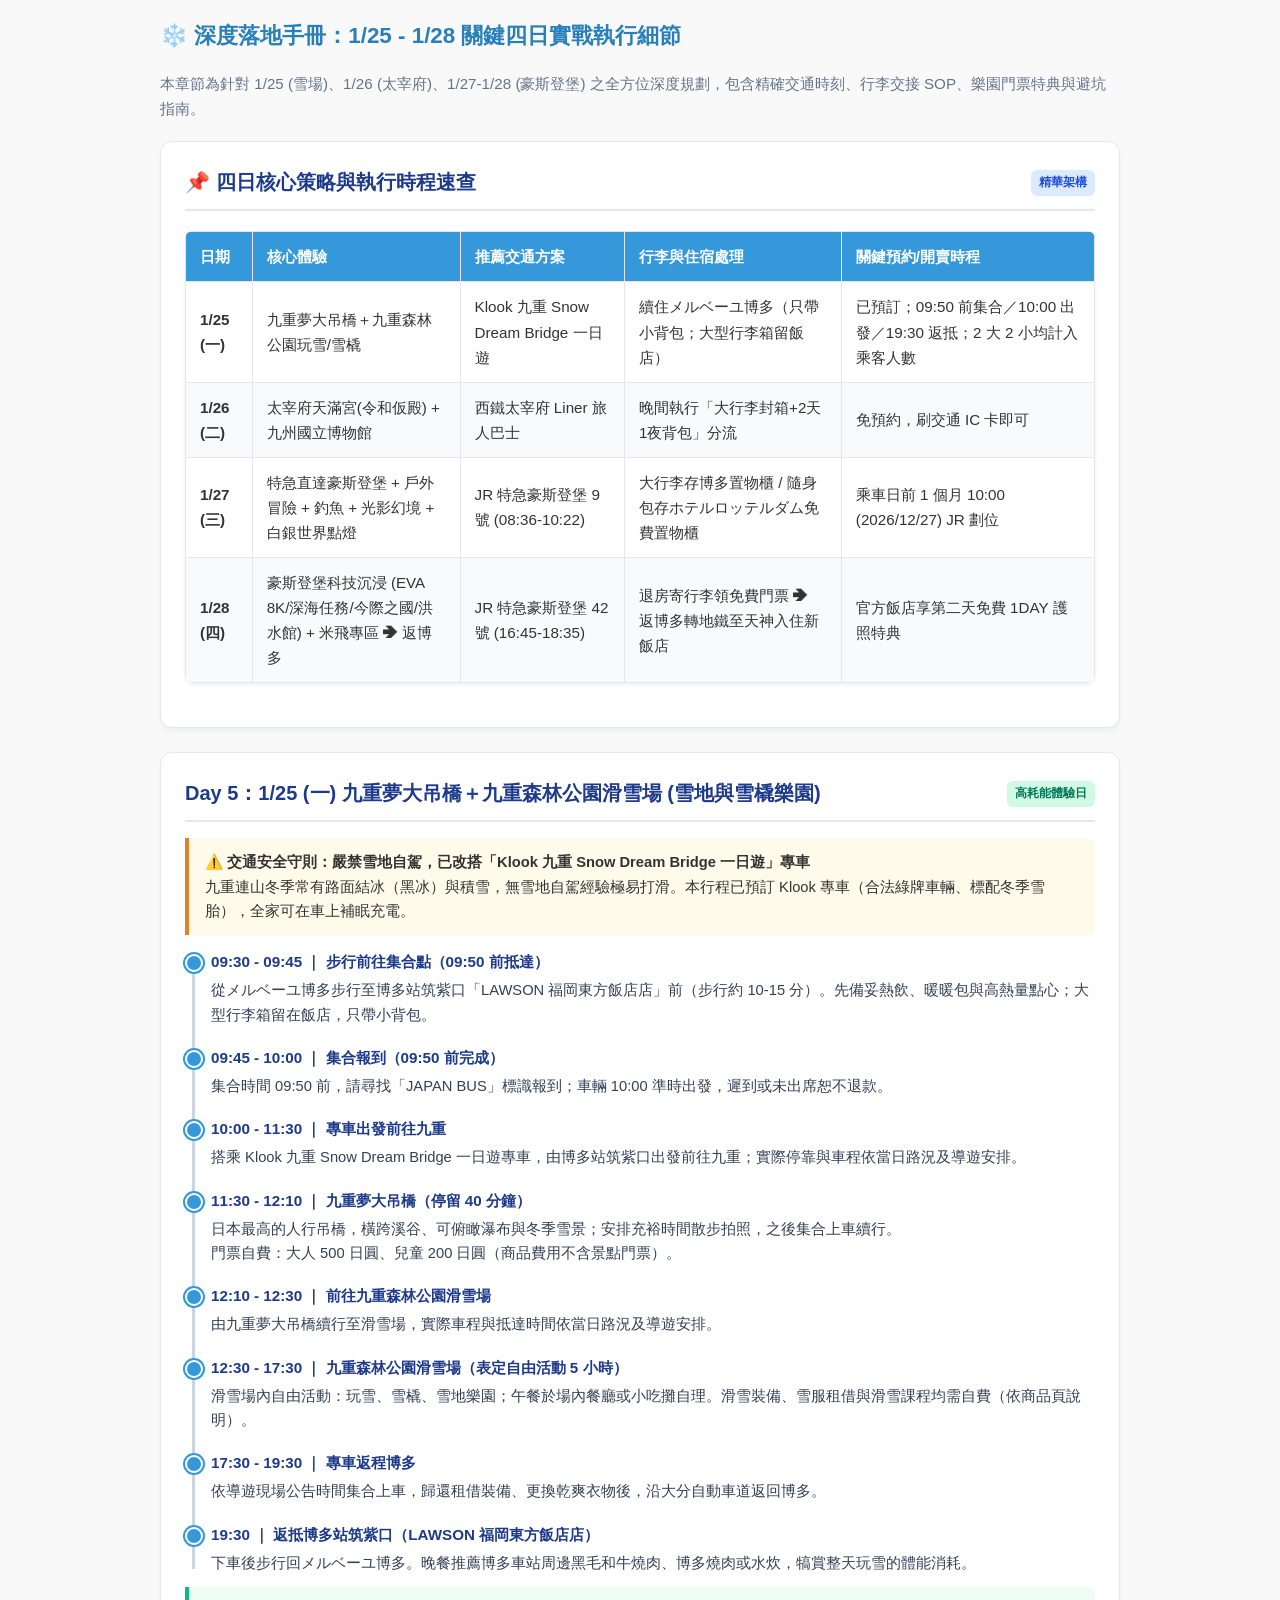
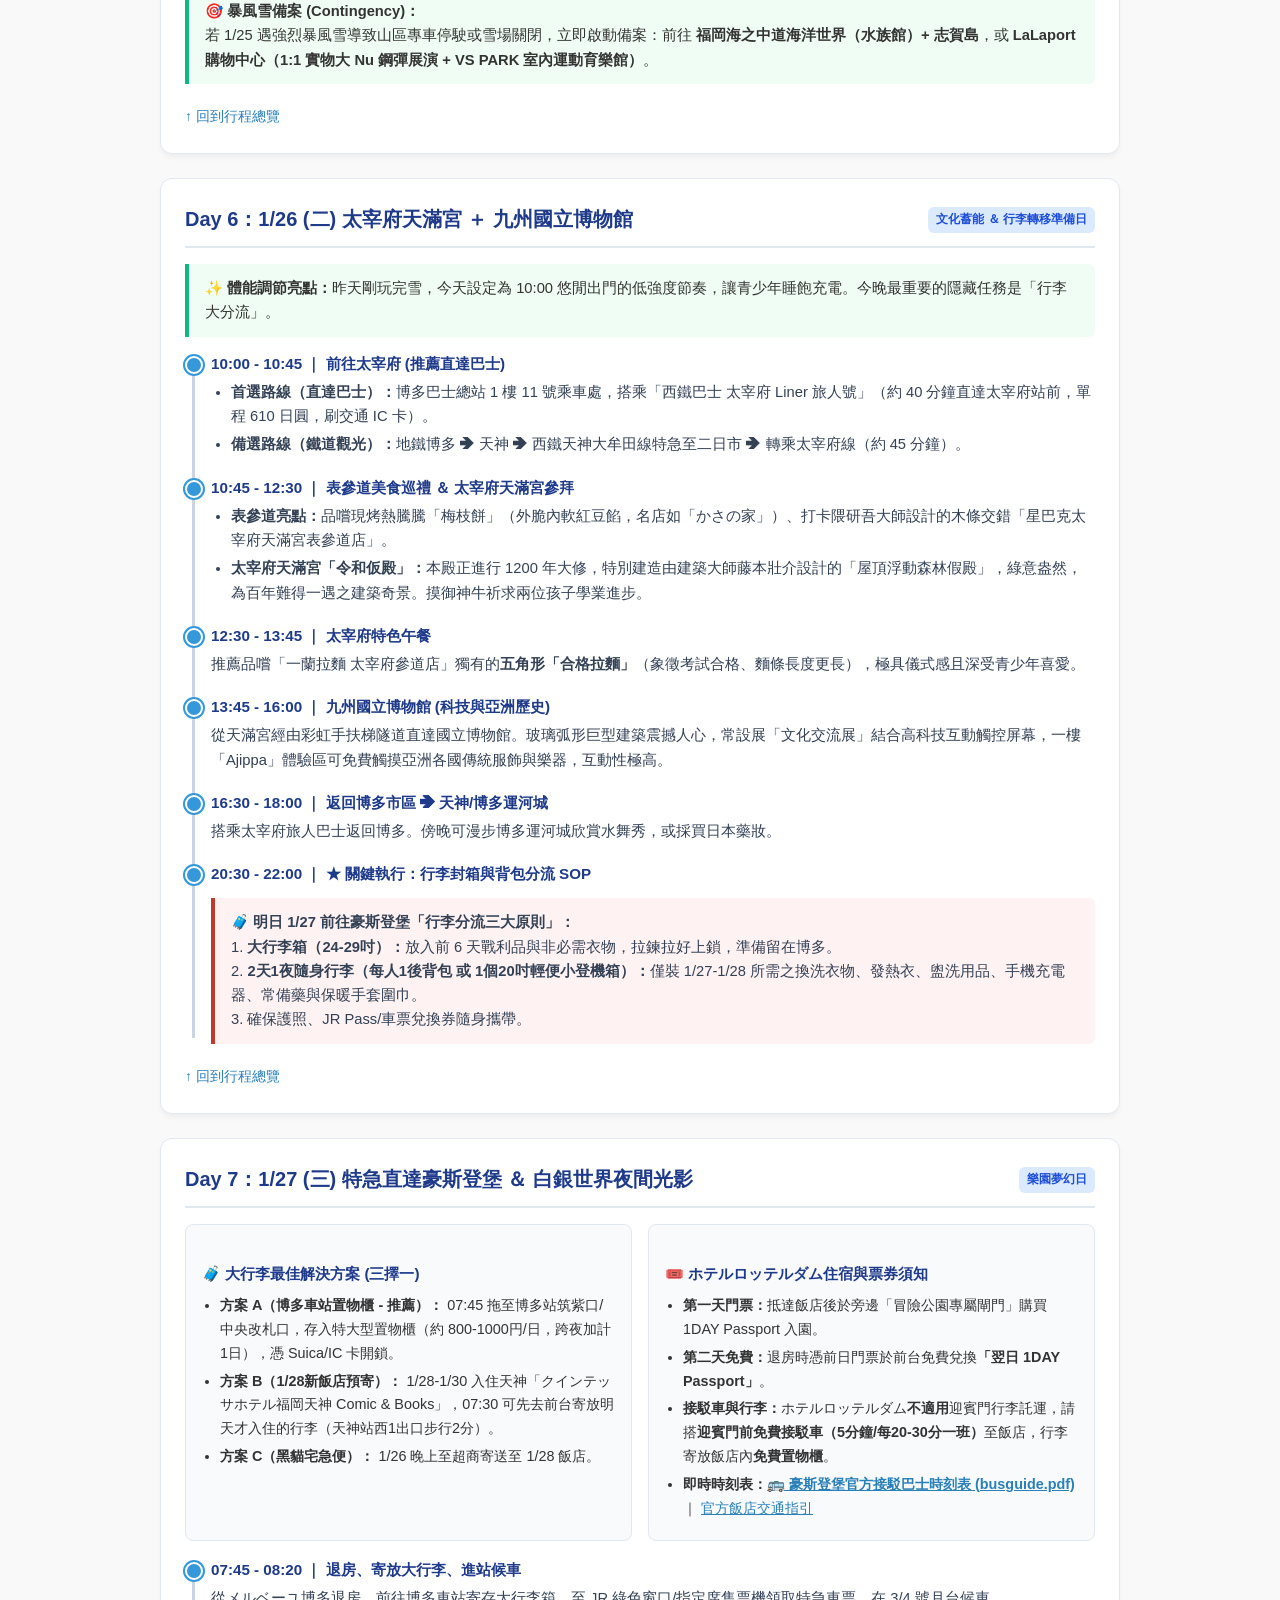
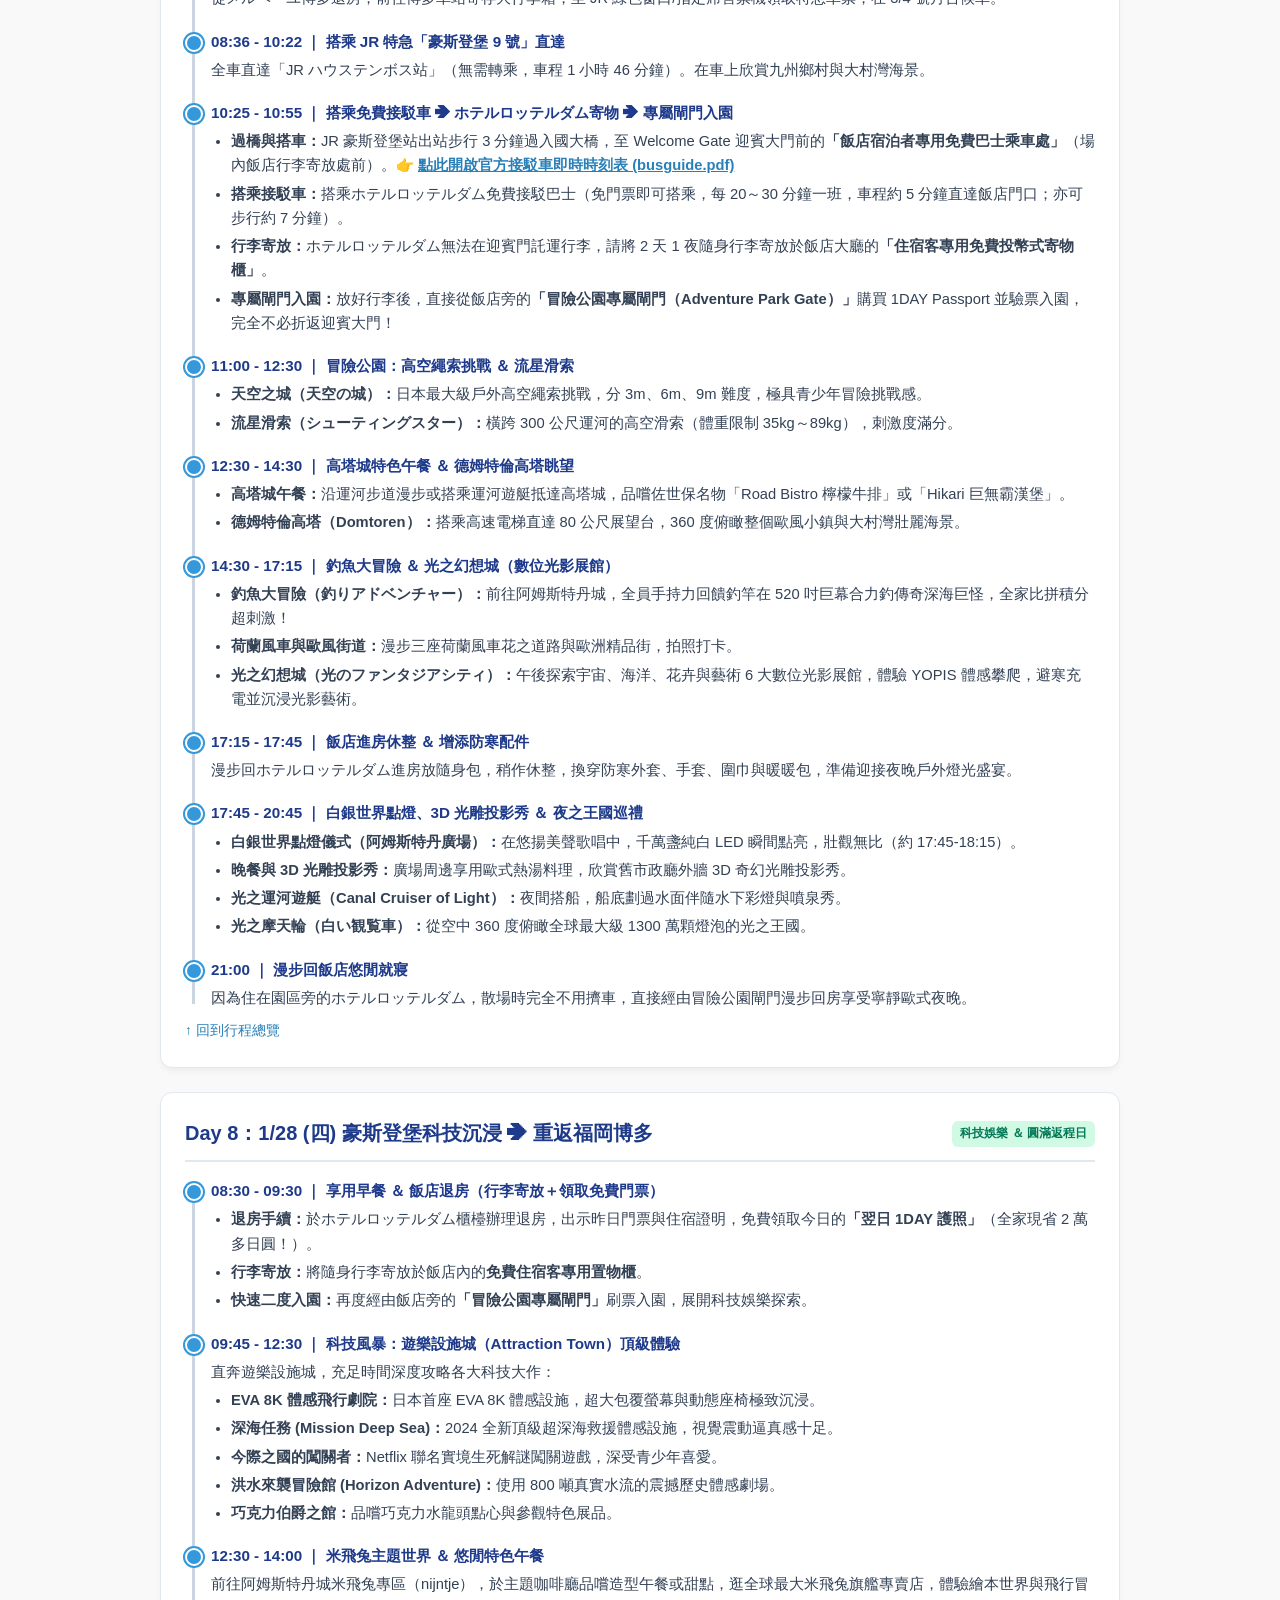
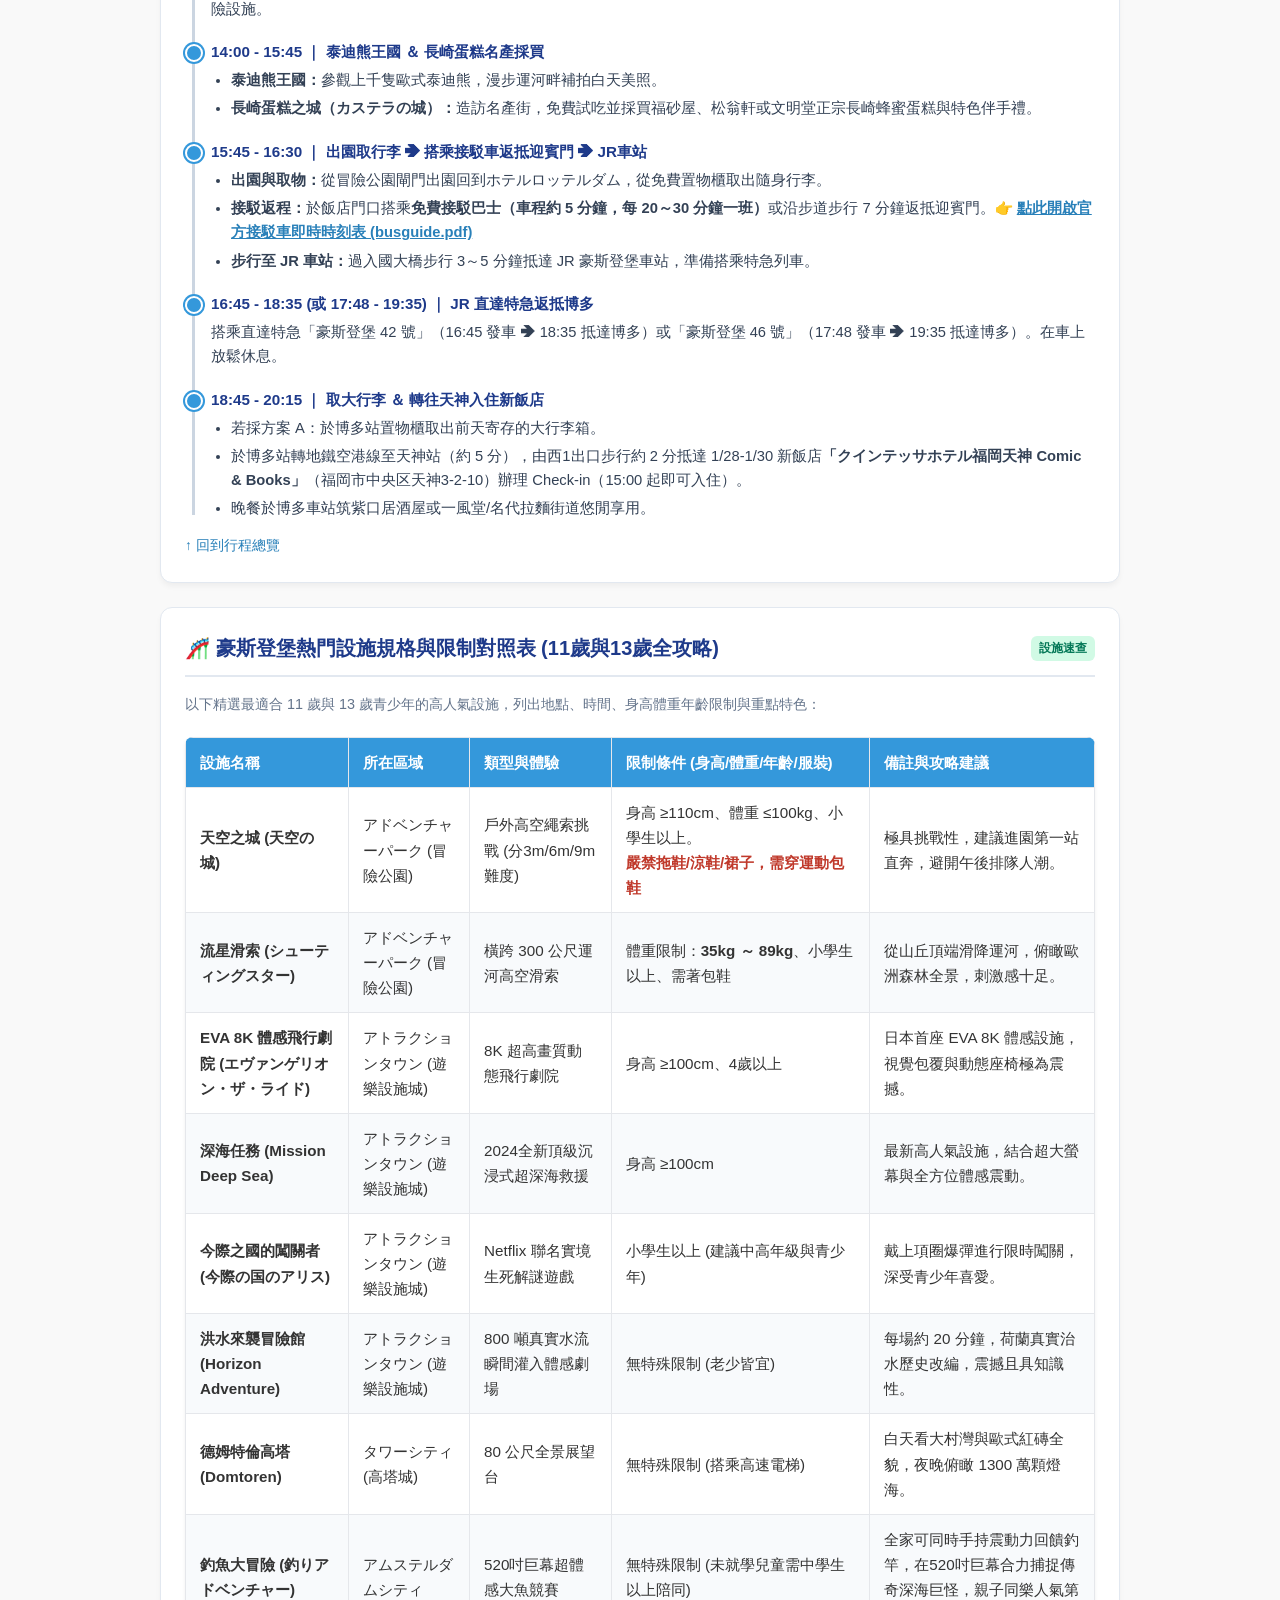
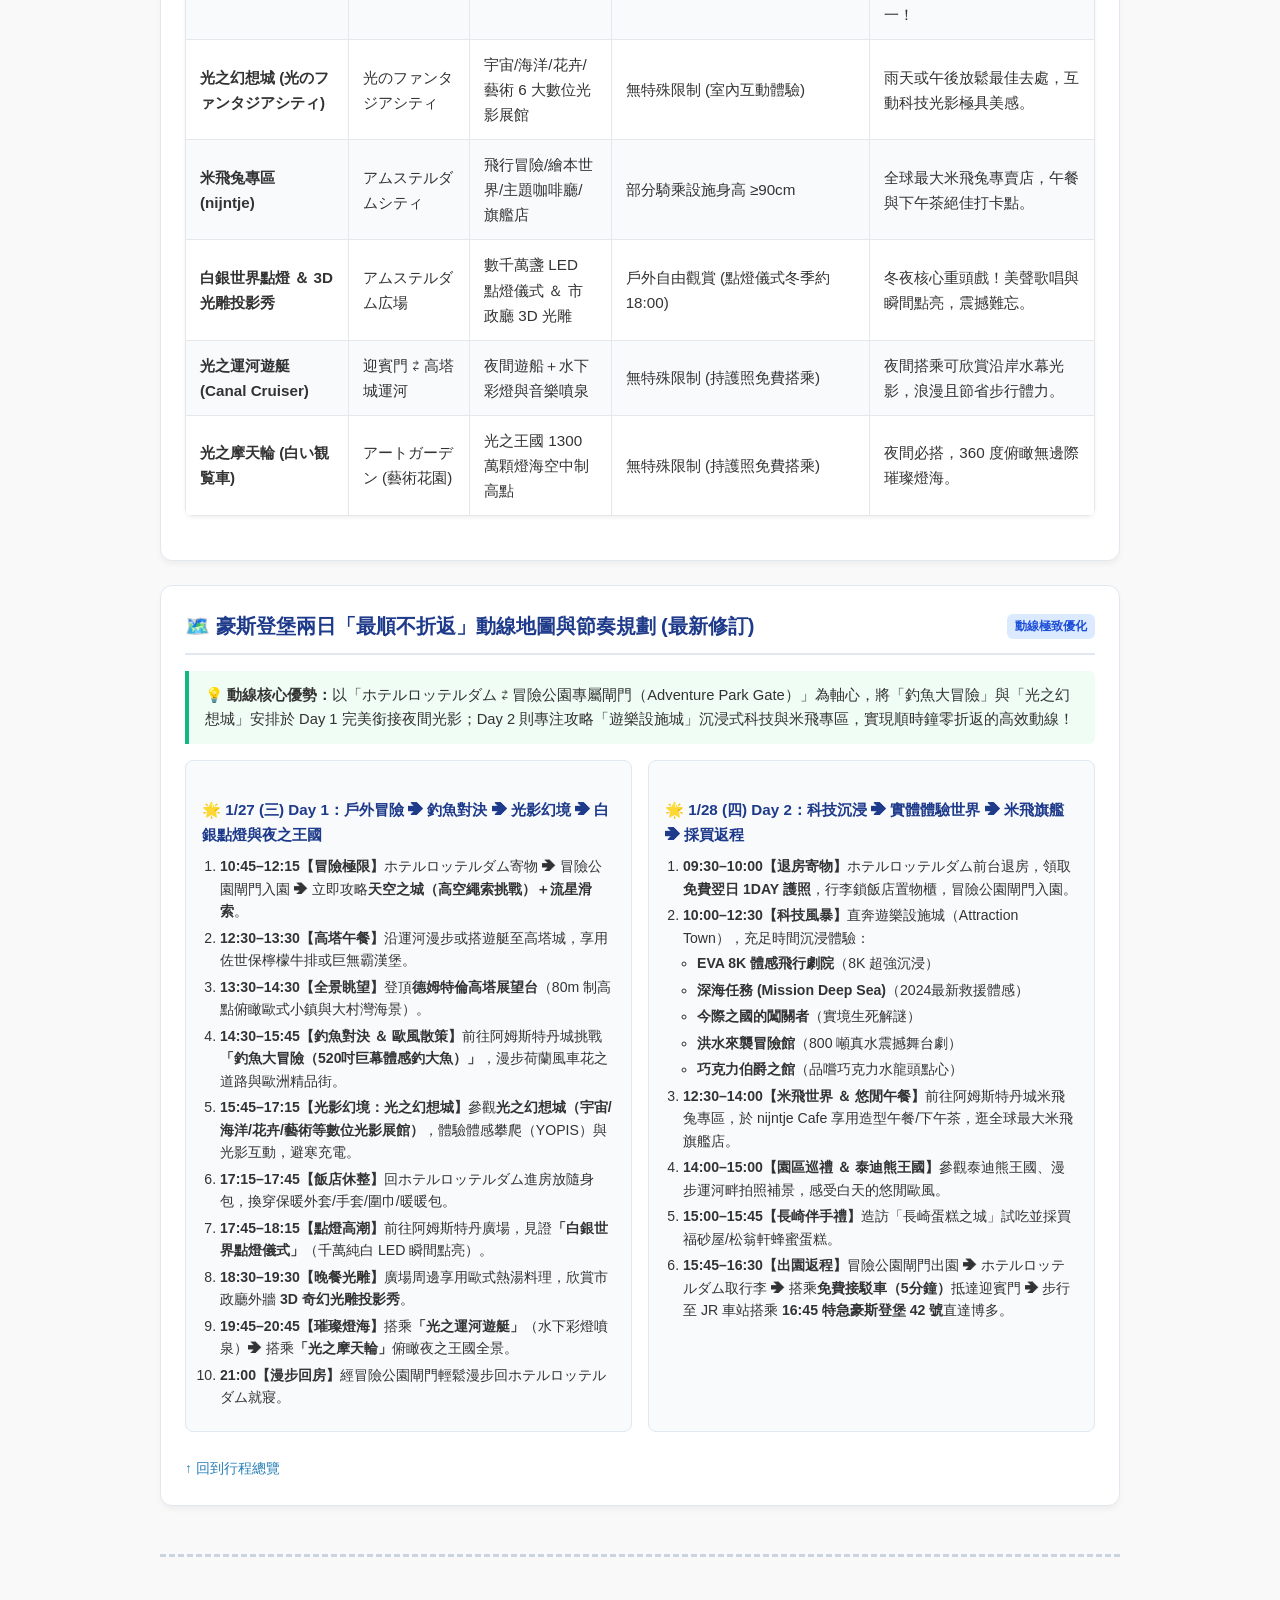
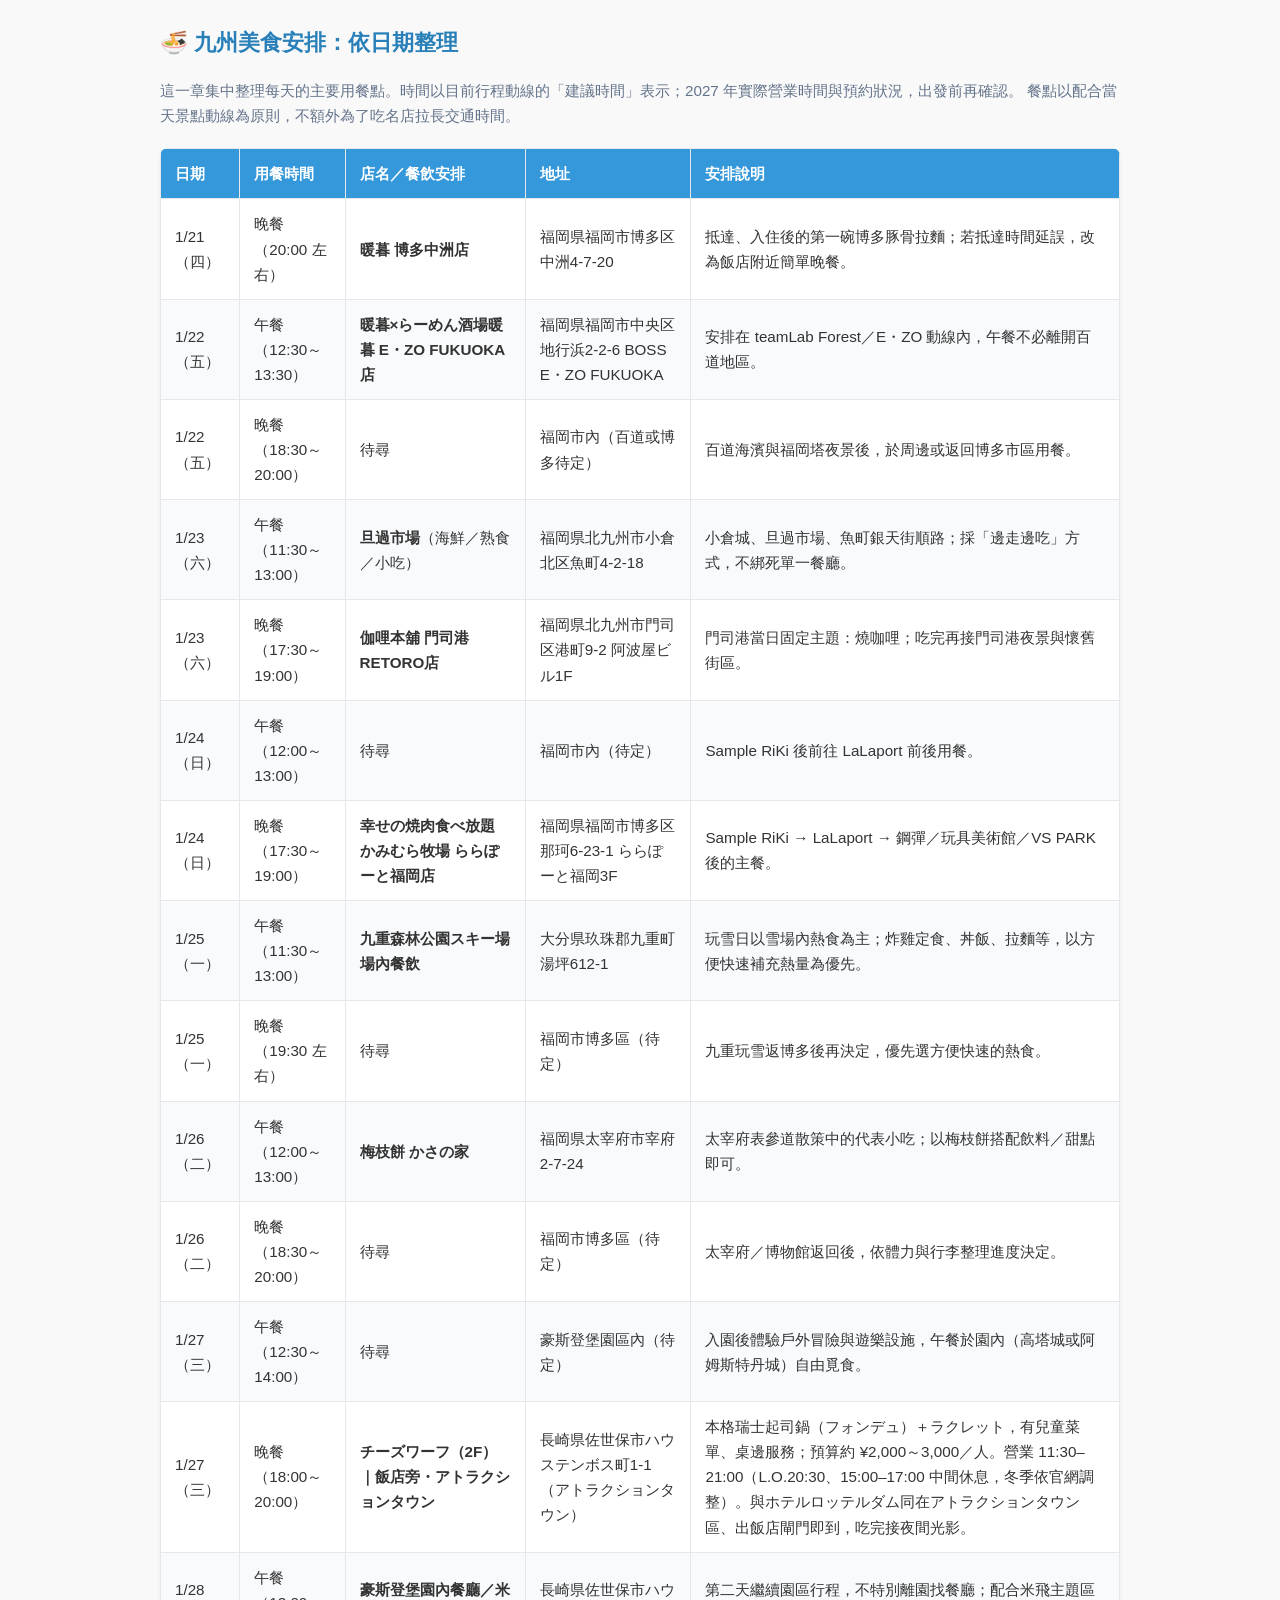
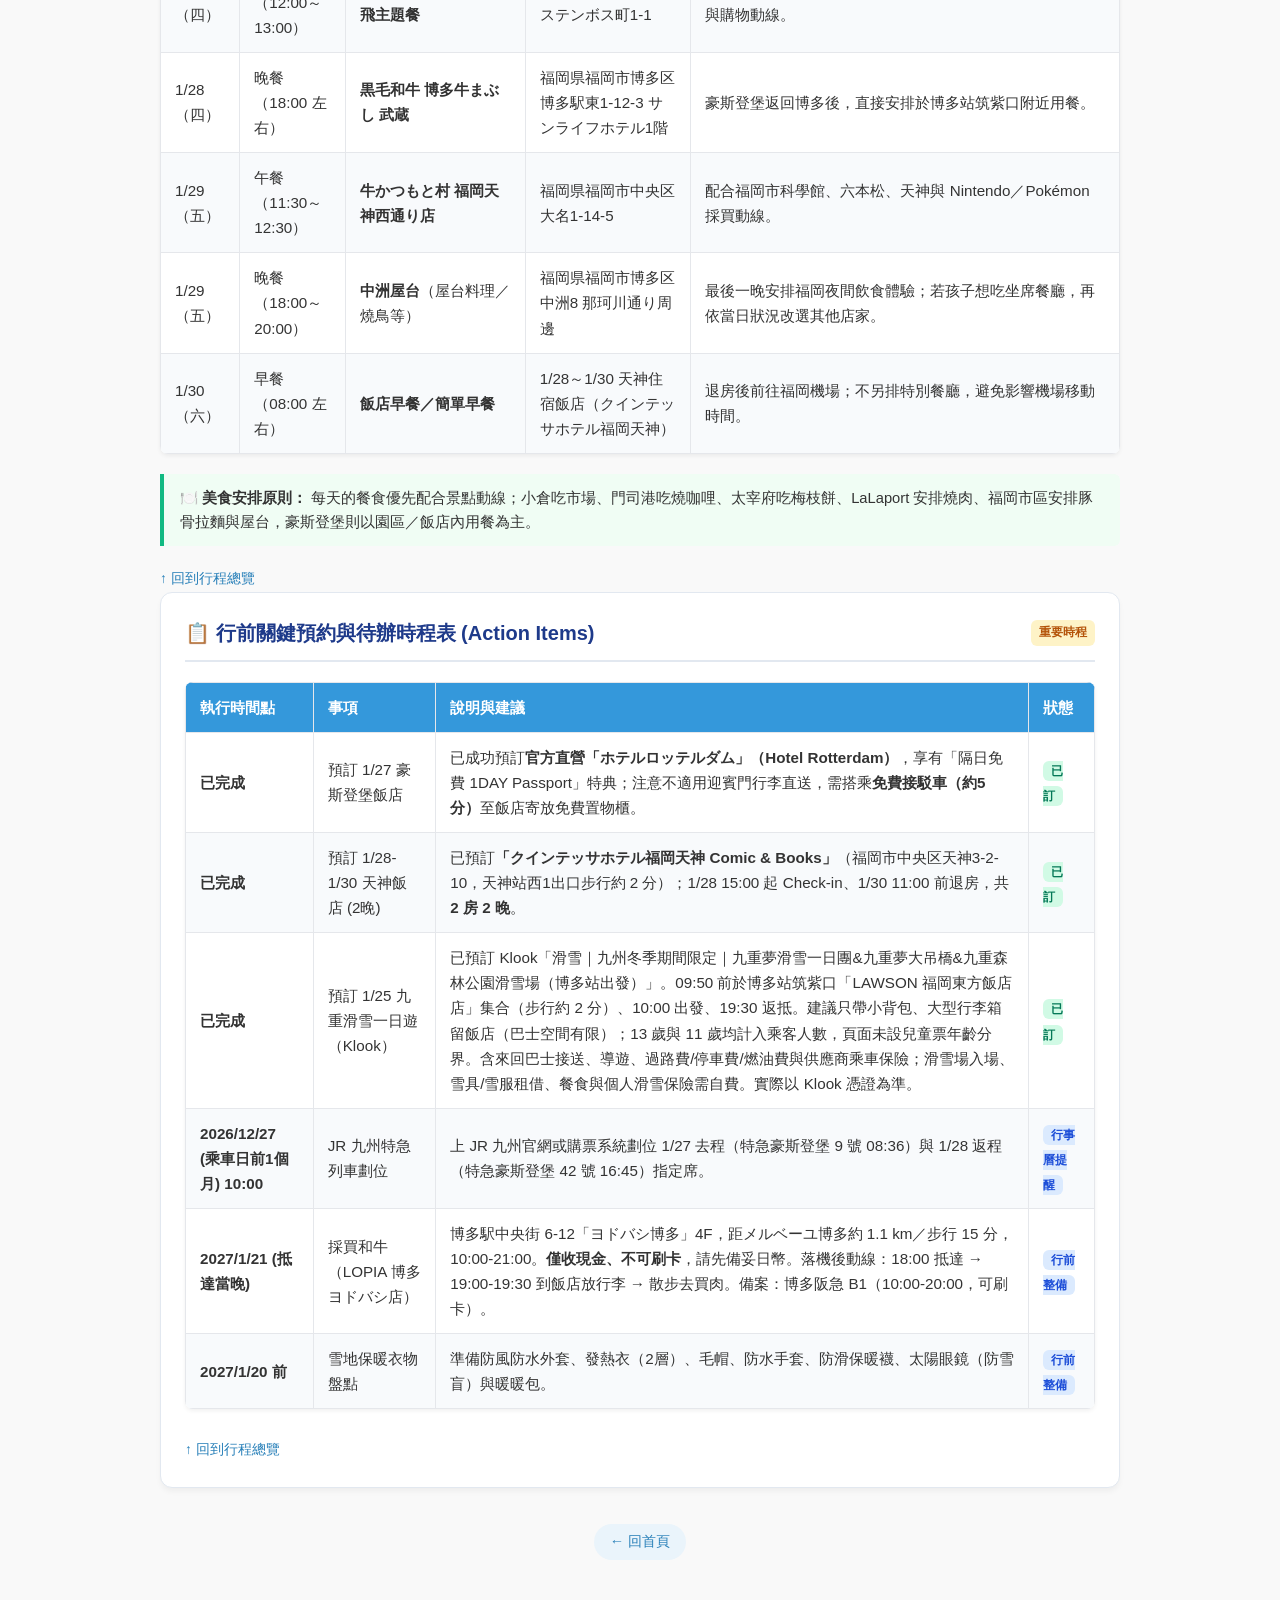
==== commit fd42cab1: "2027: keep booked status only in action items" ====
--- a/2027/index.html
+++ b/2027/index.html
@@ -354,7 +354,7 @@
 </tr>
 <tr>
 <td>1/25 (一)</td>
-<td><span class="highlight">Klook 九重 Snow Dream Bridge 一日遊（九重夢大吊橋＋九重森林公園滑雪場）</span> <span class="tag tag-green">已訂</span></td>
+<td><span class="highlight">Klook 九重 Snow Dream Bridge 一日遊（九重夢大吊橋＋九重森林公園滑雪場）</span></td>
 <td>09:50 前集合 / 10:00 出發</td>
 <td>メルベーユ博多</td>
 </tr>
@@ -545,7 +545,7 @@
 <tr>
 <td><strong>1/25 (一)</strong></td>
 <td>九重夢大吊橋＋九重森林公園玩雪/雪橇</td>
-<td>Klook 九重 Snow Dream Bridge 一日遊（已訂）</td>
+<td>Klook 九重 Snow Dream Bridge 一日遊</td>
 <td>續住メルベーユ博多（只帶小背包；大型行李箱留飯店）</td>
 <td>已預訂；09:50 前集合／10:00 出發／19:30 返抵；2 大 2 小均計入乘客人數</td>
 </tr>
